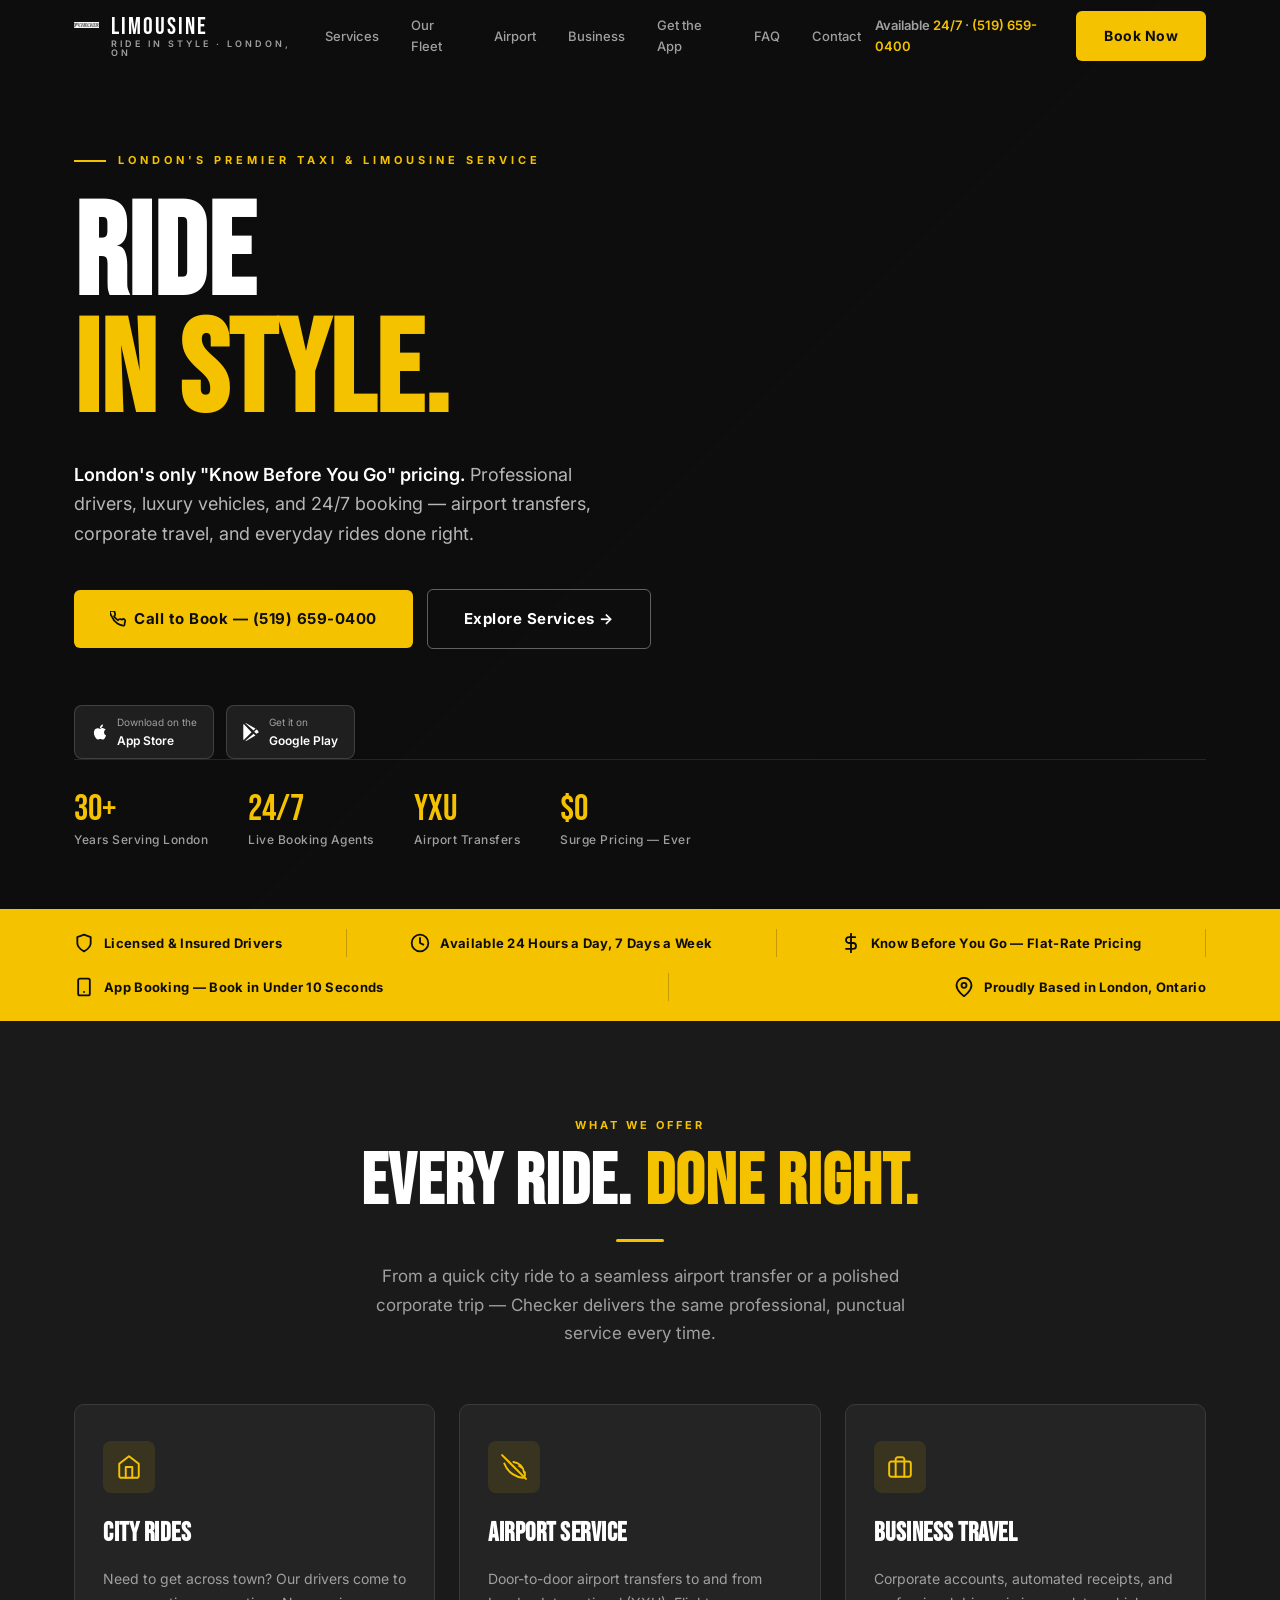
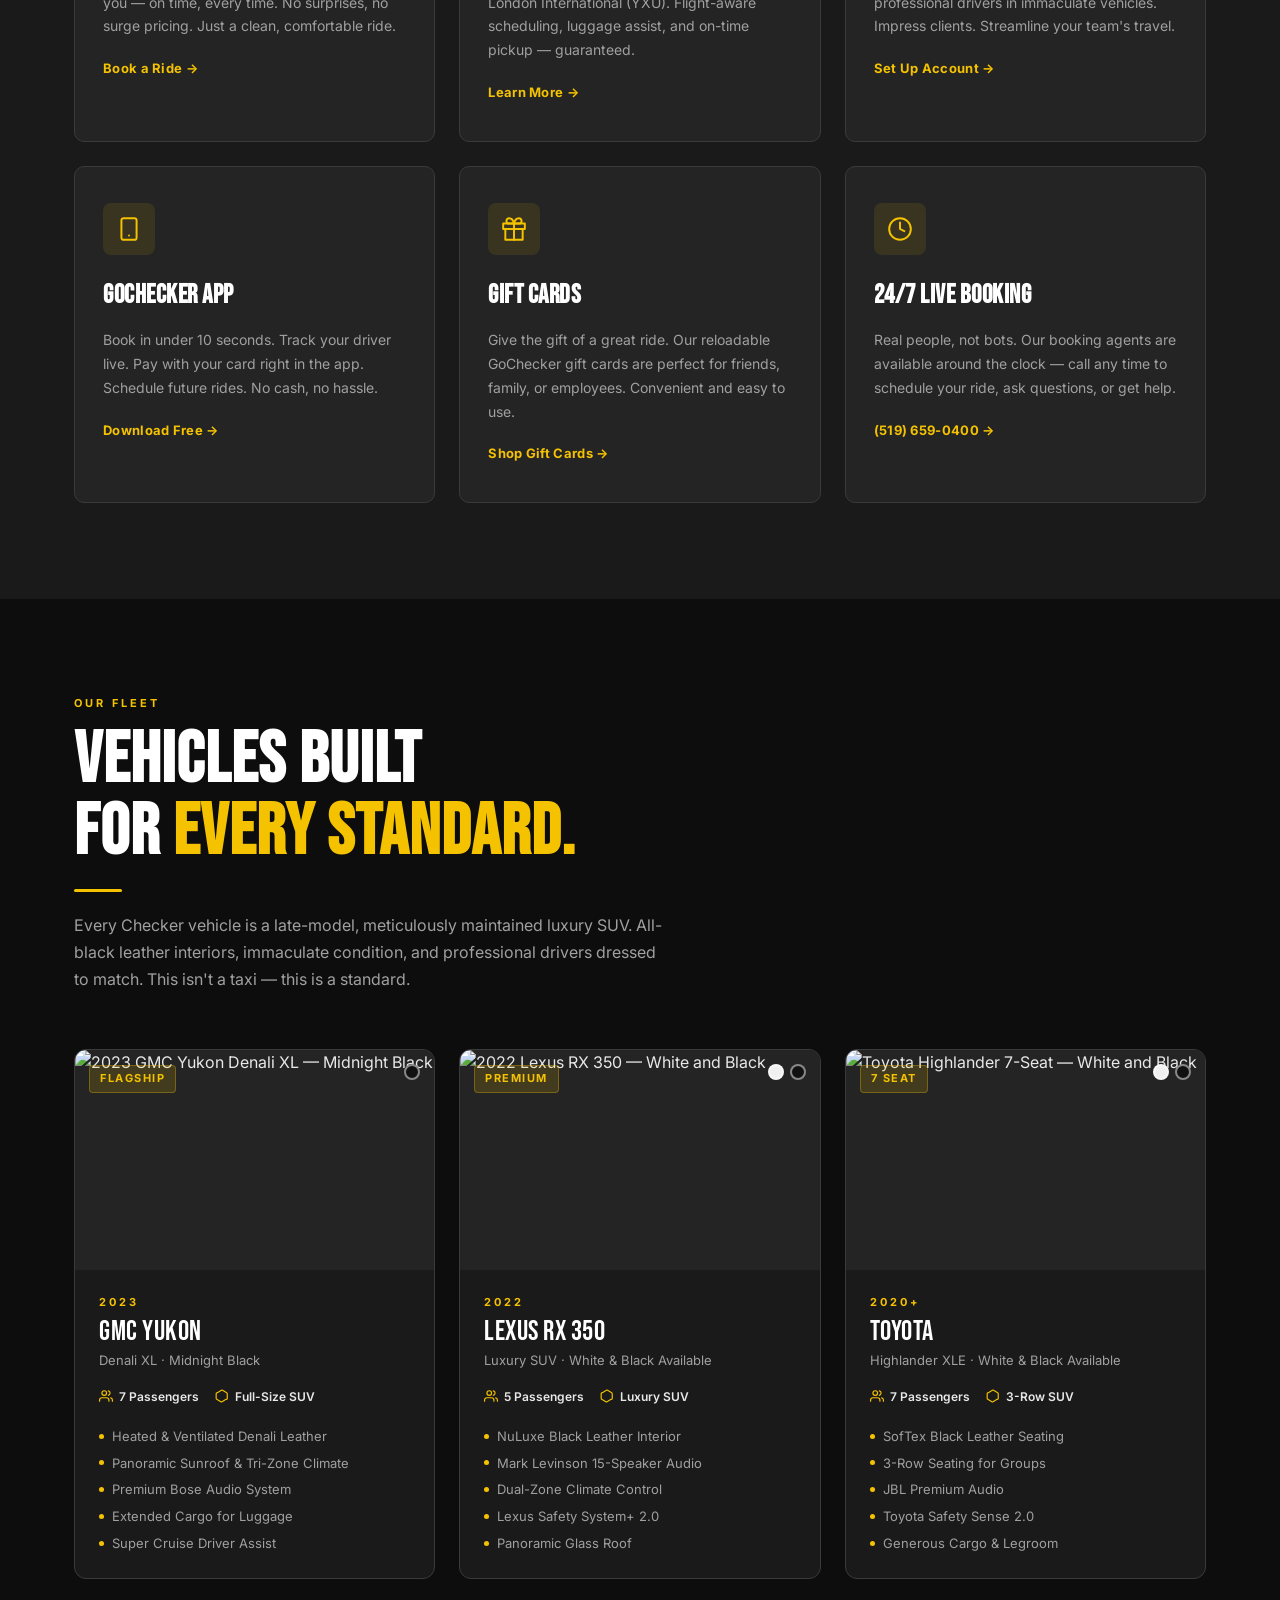
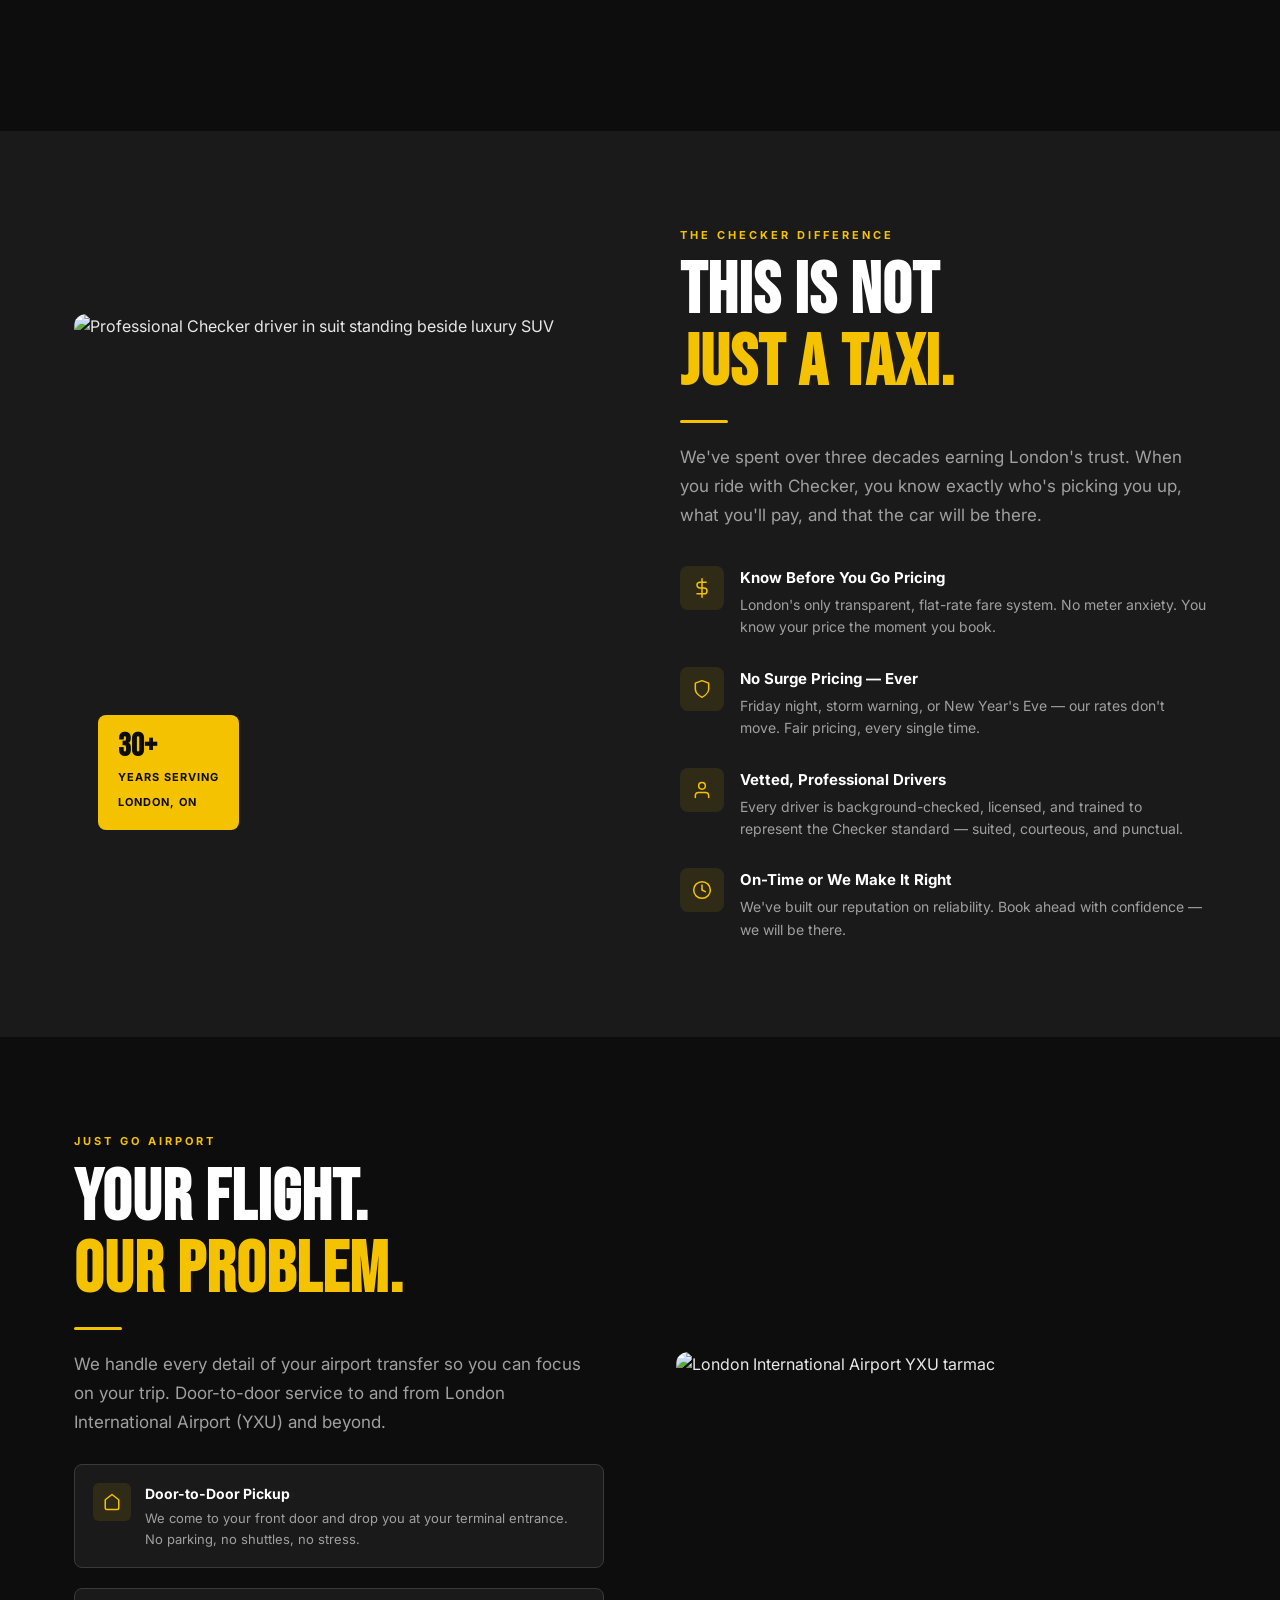
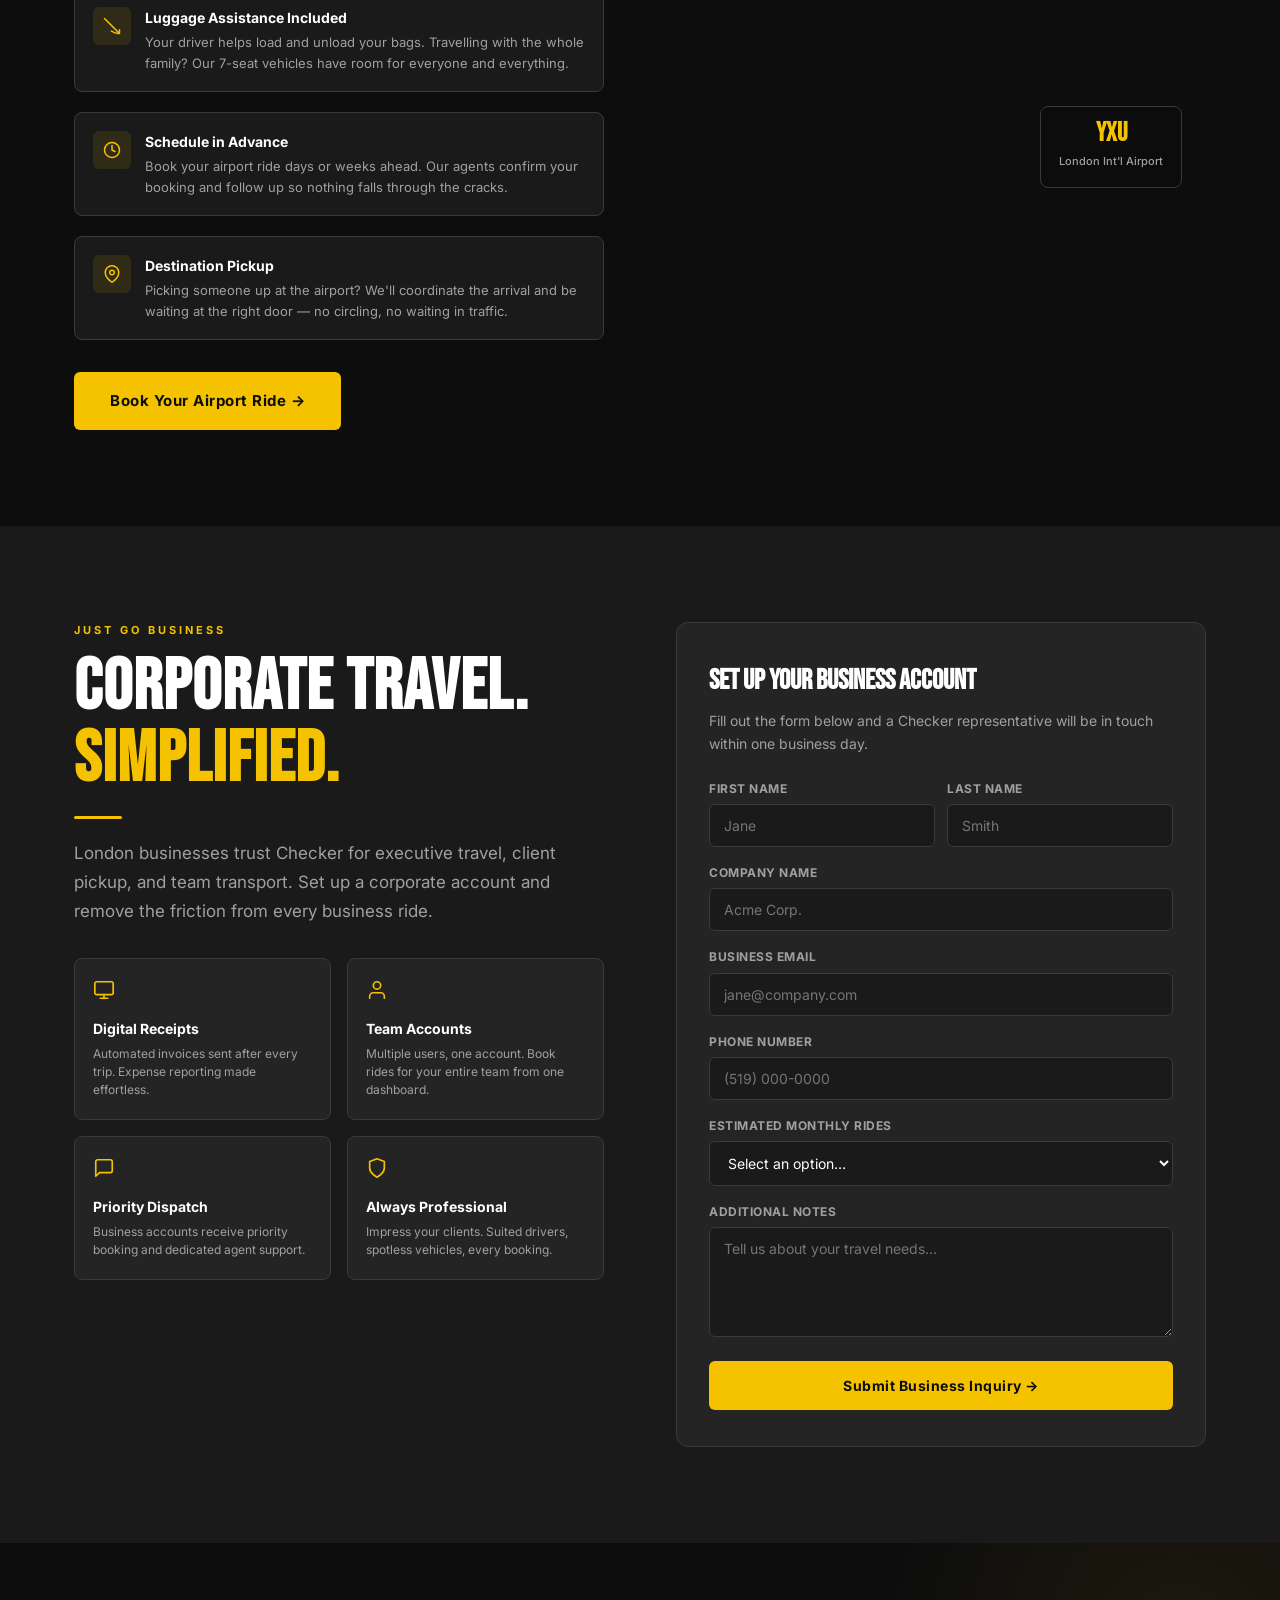
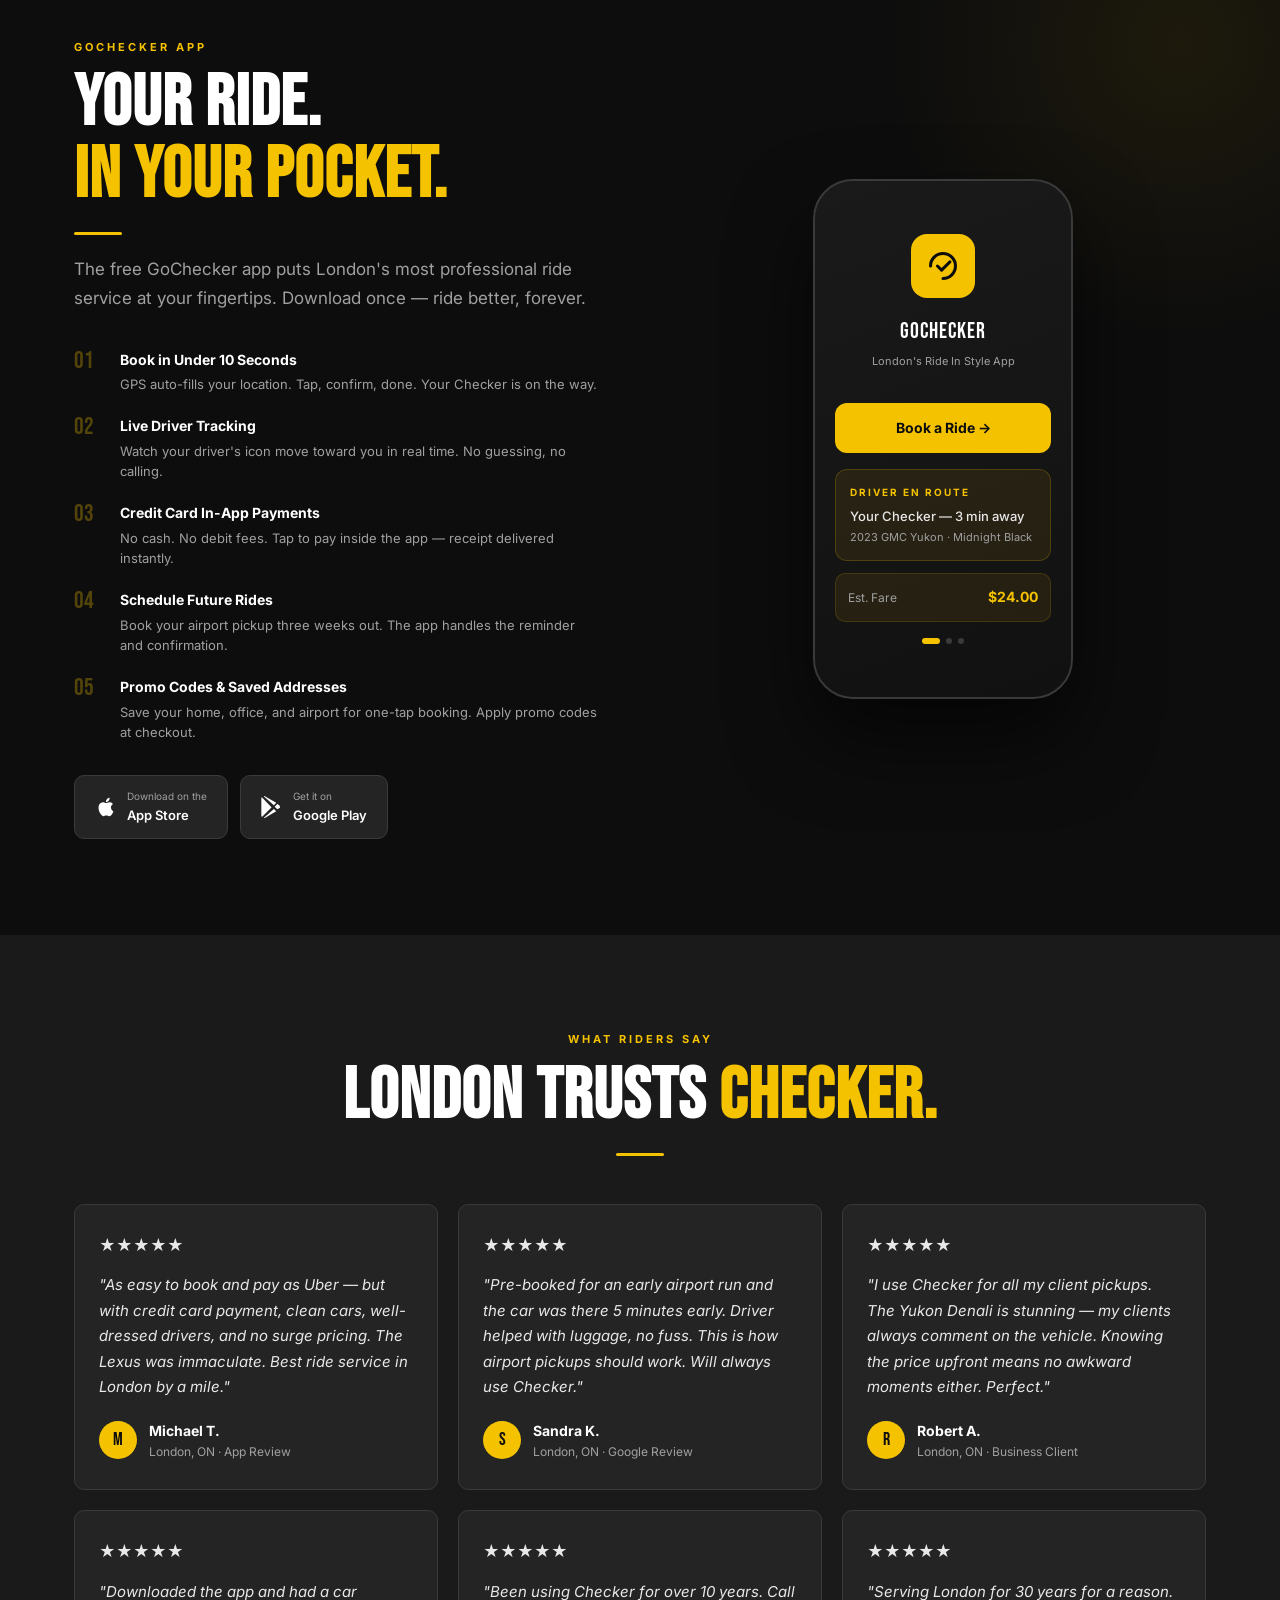
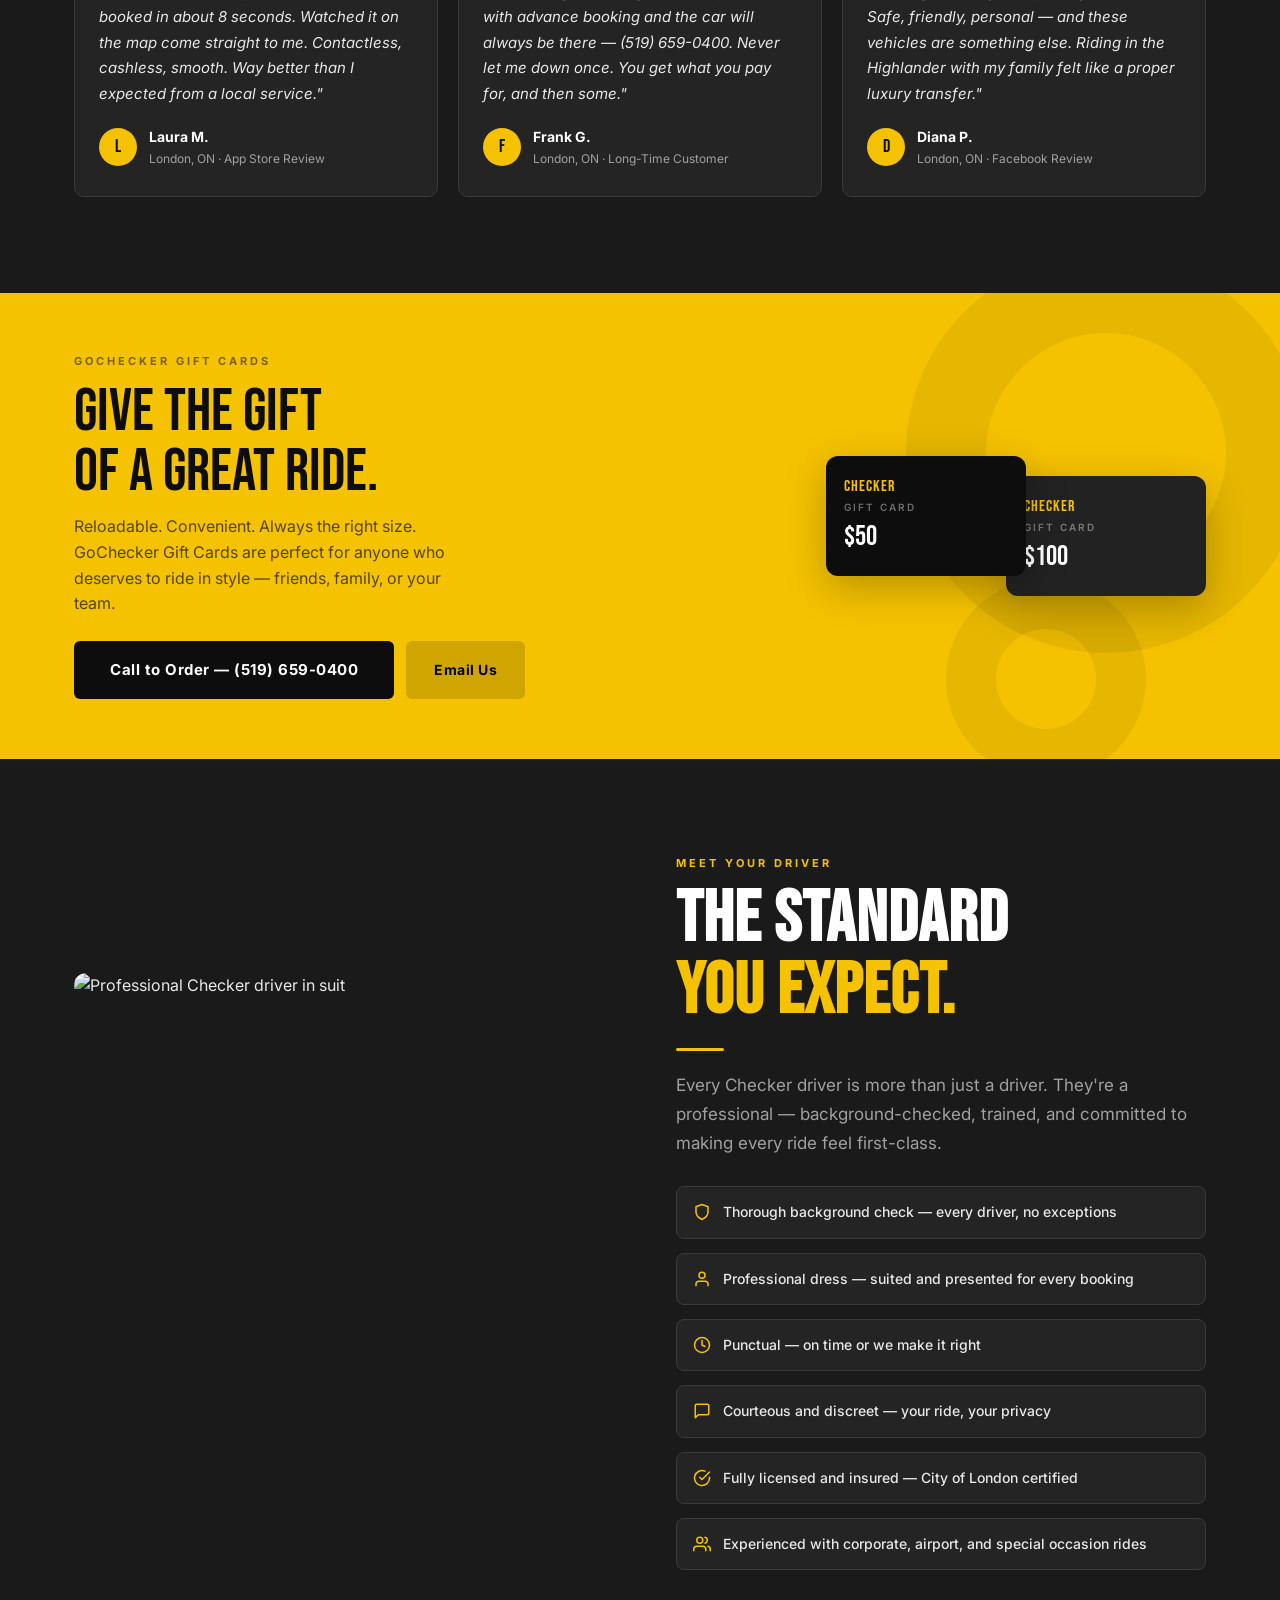
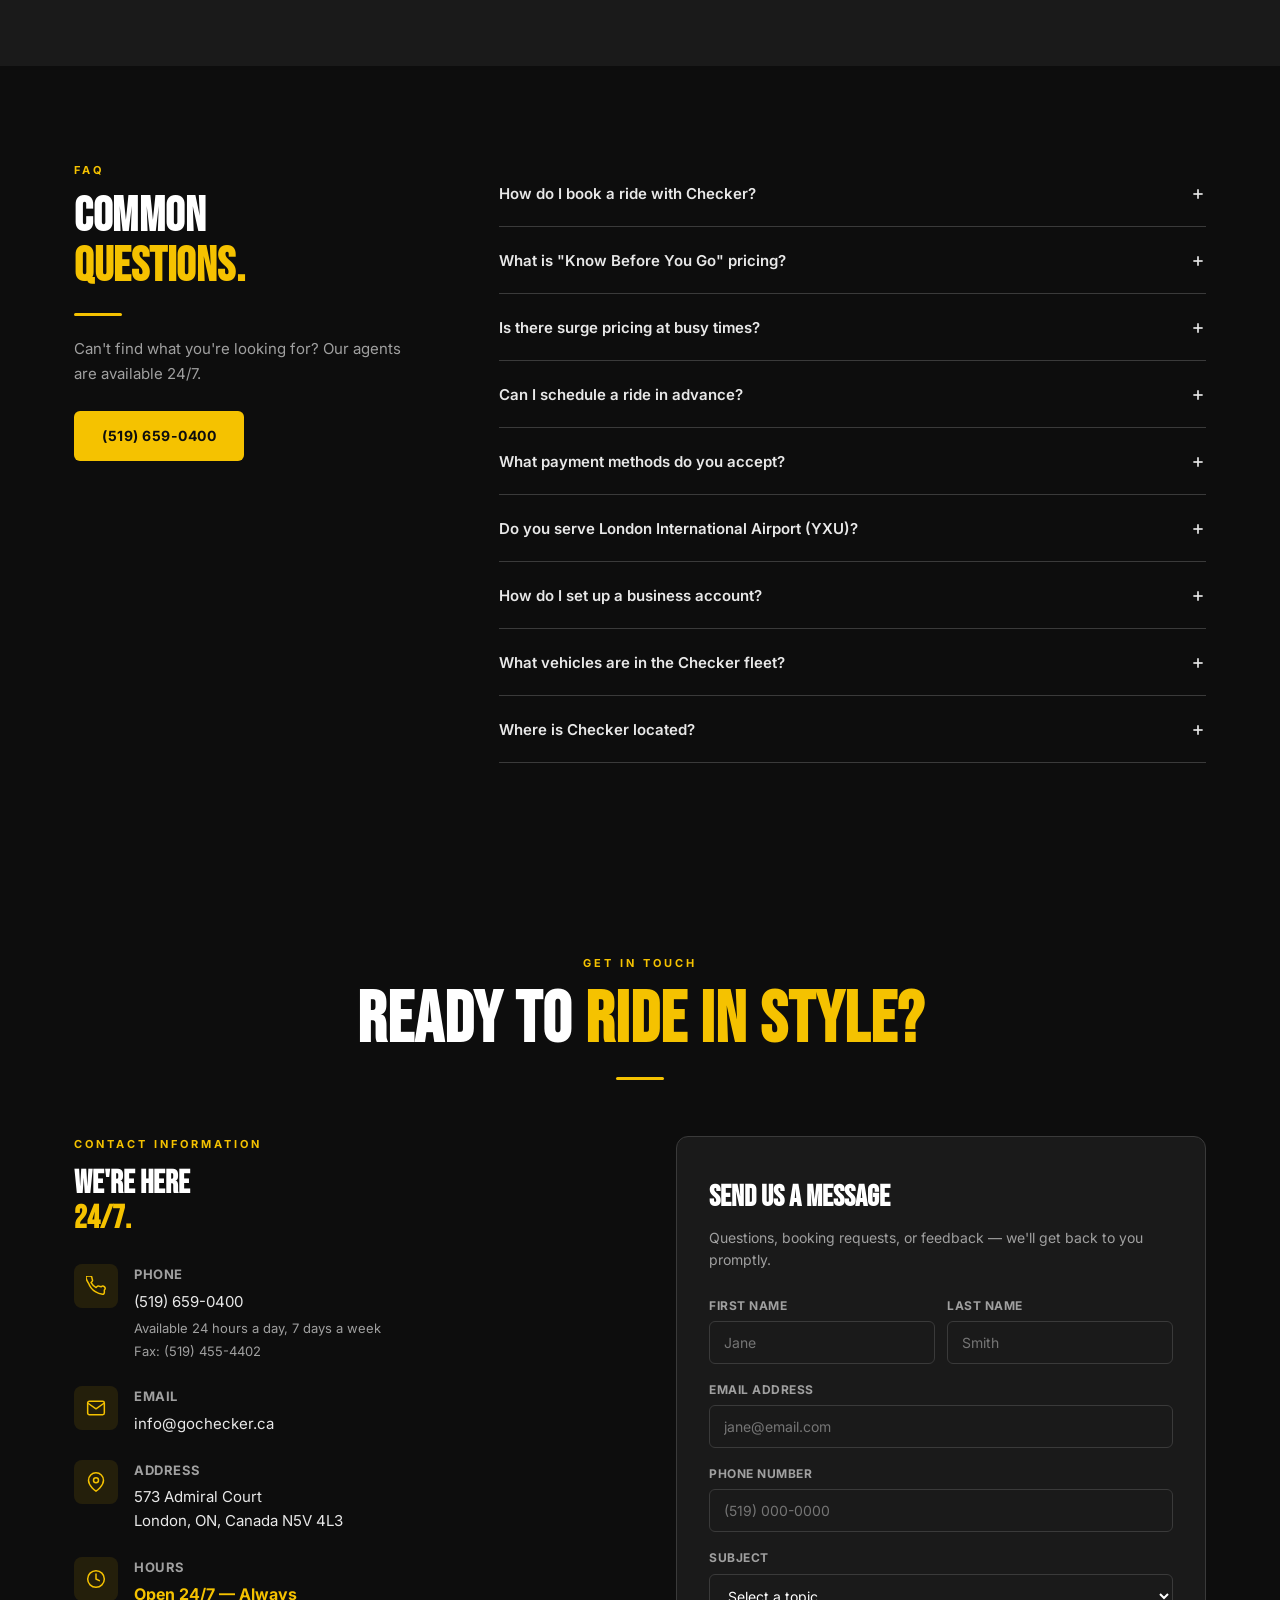
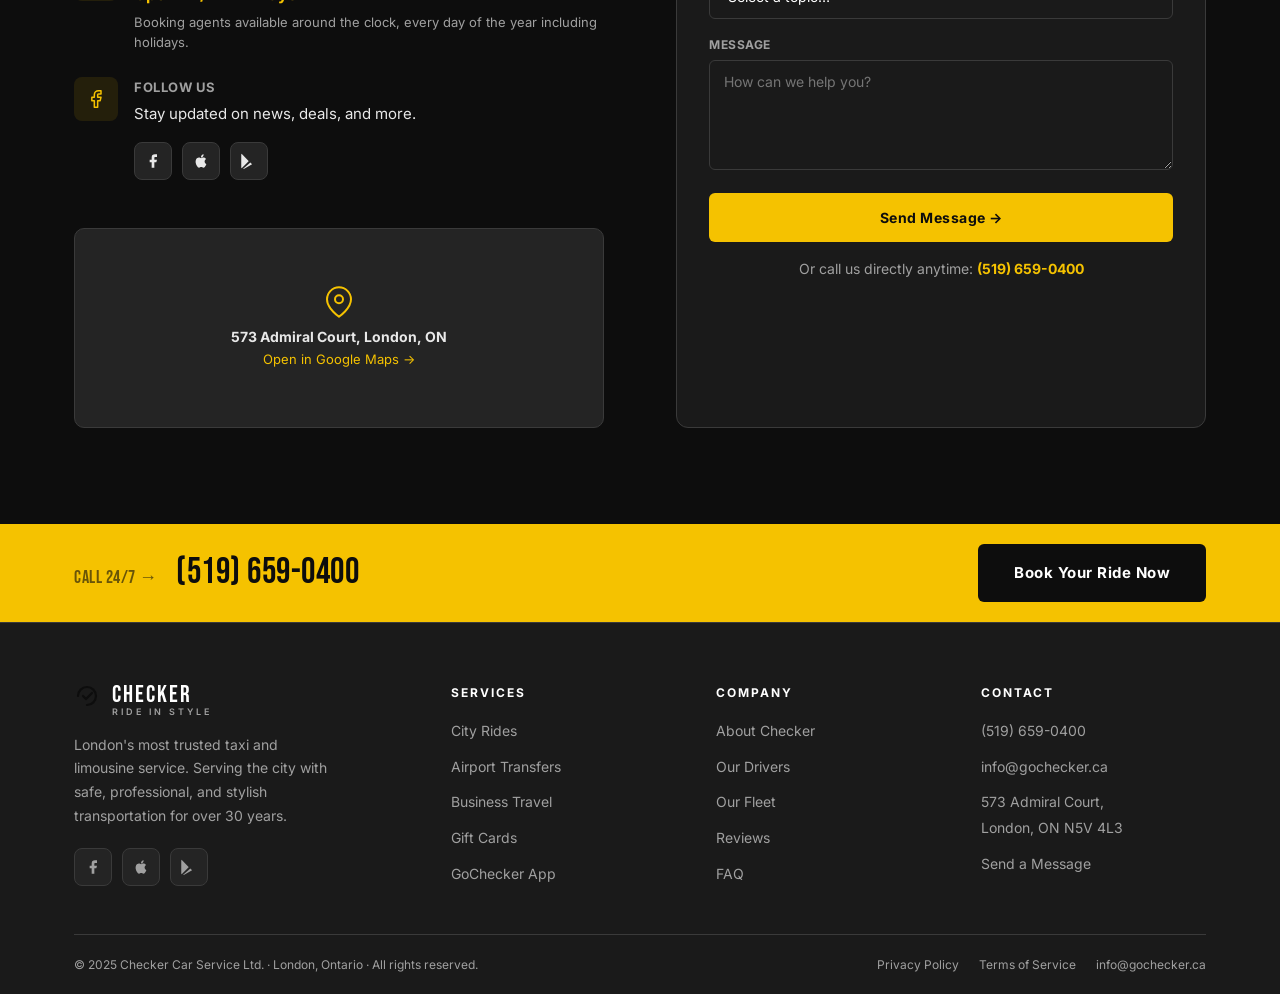
==== index.html @ b157b001 "Update logo name from 'CHECKER' to 'LIMOUSINE'" ====
<!DOCTYPE html>
<html lang="en">
<head>
  <meta charset="UTF-8" />
  <meta name="viewport" content="width=device-width, initial-scale=1.0" />
  <meta name="description" content="Checker — London, Ontario's premier taxi and limousine service. Reliable, professional, 24/7 booking. Know Before You Go pricing. Book online or call (519) 659-0400." />
  <title>Checker | Ride In Style — London, Ontario's Premier Taxi &amp; Limousine Service</title>

  <!-- Google Fonts -->
  <link rel="preconnect" href="https://fonts.googleapis.com" />
  <link href="https://fonts.googleapis.com/css2?family=Bebas+Neue&family=Inter:wght@300;400;500;600;700;800&display=swap" rel="stylesheet" />

  <!-- Stylesheet -->
  <link rel="stylesheet" href="style.css" />
</head>
<body>

<!-- ═══════════════════════════════════════════════════
     HEADER — Fixed navigation bar
════════════════════════════════════════════════════ -->
<header id="header">
  <div class="container">
    <div class="header-inner">

      <!-- Logo -->
<a href="#hero" class="logo">
  <div class="logo-mark logo-mark-plain">
    <img src="images/checkerlogo.png" alt="Checker Logo" />
  </div>
<div class="logo-text">
  <span class="logo-name">LIMOUSINE</span>
  <span class="logo-tagline">Ride In Style · London, ON</span>
</div>
</a>

      <!-- Desktop nav -->
      <nav>
        <a href="#services">Services</a>
        <a href="#fleet">Our Fleet</a>
        <a href="#airport">Airport</a>
        <a href="#business">Business</a>
        <a href="#app">Get the App</a>
        <a href="#faq">FAQ</a>
        <a href="#contact">Contact</a>
      </nav>

      <!-- Desktop CTA -->
      <div class="header-cta">
        <div class="header-phone">Available <span>24/7</span> · <span>(519) 659-0400</span></div>
        <a href="tel:5196590400" class="btn btn-primary">Book Now</a>
      </div>

      <!-- Hamburger (mobile) -->
      <div class="hamburger" id="hamburger" onclick="toggleMenu()">
        <span></span>
        <span></span>
        <span></span>
      </div>
    </div>
  </div>

  <!-- Mobile menu -->
  <div class="mobile-menu" id="mobileMenu">
    <a href="#services" onclick="toggleMenu()">Services</a>
    <a href="#fleet"    onclick="toggleMenu()">Our Fleet</a>
    <a href="#airport"  onclick="toggleMenu()">Airport Service</a>
    <a href="#business" onclick="toggleMenu()">Business Travel</a>
    <a href="#app"      onclick="toggleMenu()">Get the App</a>
    <a href="#faq"      onclick="toggleMenu()">FAQ</a>
    <a href="#contact"  onclick="toggleMenu()">Contact</a>
    <a href="tel:5196590400" class="btn btn-primary">&#128222; Book Now — (519) 659-0400</a>
  </div>
</header>


<!-- ═══════════════════════════════════════════════════
     HERO
════════════════════════════════════════════════════ -->
<section id="hero">
  <div class="hero-bg"></div>
  <div class="container">
    <div class="hero-content">

      <div class="hero-eyebrow">
        <div class="hero-line"></div>
        <span class="hero-eyebrow-text">London's Premier Taxi &amp; Limousine Service</span>
      </div>

      <h1 class="hero-title">
        RIDE<br>
        <span class="accent-line">IN STYLE.</span>
      </h1>

      <p class="hero-sub">
        <strong>London's only "Know Before You Go" pricing.</strong> Professional drivers,
        luxury vehicles, and 24/7 booking — airport transfers, corporate travel, and
        everyday rides done right.
      </p>

      <div class="hero-actions">
        <a href="tel:5196590400" class="btn btn-primary btn-lg">
          <svg width="16" height="16" viewBox="0 0 24 24" fill="none" stroke="currentColor" stroke-width="2.5" stroke-linecap="round" stroke-linejoin="round">
            <path d="M22 16.92v3a2 2 0 01-2.18 2 19.79 19.79 0 01-8.63-3.07A19.5 19.5 0 013.07 8.81 19.79 19.79 0 01.01 2.2 2 2 0 012 0h3a2 2 0 012 1.72c.127.96.361 1.903.7 2.81a2 2 0 01-.45 2.11L6.09 7.91a16 16 0 006 6l1.27-1.27a2 2 0 012.11-.45c.907.339 1.85.573 2.81.7A2 2 0 0122 16.92z"/>
          </svg>
          Call to Book — (519) 659-0400
        </a>
        <a href="#services" class="btn btn-outline btn-lg">Explore Services &rarr;</a>
      </div>

      <!-- App badges -->
      <div class="hero-app-badges">
        <a href="https://apps.apple.com/ca/app/gochecker/id931919624" target="_blank" rel="noopener" class="app-badge">
          <svg viewBox="0 0 24 24"><path d="M18.71 19.5c-.83 1.24-1.71 2.45-3.05 2.47-1.34.03-1.77-.79-3.29-.79-1.53 0-2 .77-3.27.82-1.31.05-2.3-1.32-3.14-2.53C4.25 17 2.94 12.45 4.7 9.39c.87-1.52 2.43-2.48 4.12-2.51 1.28-.02 2.5.87 3.29.87.78 0 2.26-1.07 3.8-.91.65.03 2.47.26 3.64 1.98-.09.06-2.17 1.28-2.15 3.81.03 3.02 2.65 4.03 2.68 4.04-.03.07-.42 1.44-1.38 2.83M13 3.5c.73-.83 1.94-1.46 2.94-1.5.13 1.17-.34 2.35-1.04 3.19-.69.85-1.83 1.51-2.95 1.42-.15-1.15.41-2.35 1.05-3.11z"/></svg>
          <span class="store-btn-text"><small>Download on the</small>App Store</span>
        </a>
        <a href="https://play.google.com/store/apps/details?id=com.limolabs.gochecker" target="_blank" rel="noopener" class="app-badge">
          <svg viewBox="0 0 24 24"><path d="M3.18 23.76c.3.17.64.24.99.2l12.45-7.2-2.55-2.55-10.89 9.55zM.93 1.24C.58 1.57.37 2.07.37 2.71v18.58c0 .64.21 1.14.56 1.47l.08.07 10.41-10.41v-.24L.93 1.24zM20.3 10.27l-2.55-1.47-2.83 2.83 2.83 2.83 2.57-1.48c.73-.42.73-1.11-.02-1.71zM4.17.24L16.62 7.44l-2.55 2.55L3.18.44c.35-.34.7-.41.99-.2z"/></svg>
          <span class="store-btn-text"><small>Get it on</small>Google Play</span>
        </a>
      </div>

      <!-- Stats strip -->
      <div class="hero-stats">
        <div class="stat-item">
          <div class="stat-num">30+</div>
          <div class="stat-desc">Years Serving London</div>
        </div>
        <div class="stat-item">
          <div class="stat-num">24/7</div>
          <div class="stat-desc">Live Booking Agents</div>
        </div>
        <div class="stat-item">
          <div class="stat-num">YXU</div>
          <div class="stat-desc">Airport Transfers</div>
        </div>
        <div class="stat-item">
          <div class="stat-num">$0</div>
          <div class="stat-desc">Surge Pricing — Ever</div>
        </div>
      </div>

    </div>
  </div>
</section>


<!-- ═══════════════════════════════════════════════════
     TRUST BAR
════════════════════════════════════════════════════ -->
<div id="trust">
  <div class="container">
    <div class="trust-inner">
      <div class="trust-item">
        <svg viewBox="0 0 24 24" fill="none" stroke="currentColor" stroke-width="2.2" stroke-linecap="round" stroke-linejoin="round"><path d="M12 22s8-4 8-10V5l-8-3-8 3v7c0 6 8 10 8 10z"/></svg>
        <span>Licensed &amp; Insured Drivers</span>
      </div>
      <div class="trust-divider"></div>
      <div class="trust-item">
        <svg viewBox="0 0 24 24" fill="none" stroke="currentColor" stroke-width="2.2" stroke-linecap="round" stroke-linejoin="round"><circle cx="12" cy="12" r="10"/><polyline points="12 6 12 12 16 14"/></svg>
        <span>Available 24 Hours a Day, 7 Days a Week</span>
      </div>
      <div class="trust-divider"></div>
      <div class="trust-item">
        <svg viewBox="0 0 24 24" fill="none" stroke="currentColor" stroke-width="2.2" stroke-linecap="round" stroke-linejoin="round"><line x1="12" y1="1" x2="12" y2="23"/><path d="M17 5H9.5a3.5 3.5 0 000 7h5a3.5 3.5 0 010 7H6"/></svg>
        <span>Know Before You Go — Flat-Rate Pricing</span>
      </div>
      <div class="trust-divider"></div>
      <div class="trust-item">
        <svg viewBox="0 0 24 24" fill="none" stroke="currentColor" stroke-width="2.2" stroke-linecap="round" stroke-linejoin="round"><rect x="5" y="2" width="14" height="20" rx="2" ry="2"/><line x1="12" y1="18" x2="12.01" y2="18"/></svg>
        <span>App Booking — Book in Under 10 Seconds</span>
      </div>
      <div class="trust-divider"></div>
      <div class="trust-item">
        <svg viewBox="0 0 24 24" fill="none" stroke="currentColor" stroke-width="2.2" stroke-linecap="round" stroke-linejoin="round"><path d="M21 10c0 7-9 13-9 13s-9-6-9-13a9 9 0 0118 0z"/><circle cx="12" cy="10" r="3"/></svg>
        <span>Proudly Based in London, Ontario</span>
      </div>
    </div>
  </div>
</div>


<!-- ═══════════════════════════════════════════════════
     SERVICES
════════════════════════════════════════════════════ -->
<section id="services" class="section">
  <div class="container">

    <div class="services-header reveal">
      <span class="label">What We Offer</span>
      <h2 class="heading-lg">Every Ride. <span class="yellow">Done Right.</span></h2>
      <div class="divider" style="margin:20px auto"></div>
      <p class="subtext">From a quick city ride to a seamless airport transfer or a polished corporate trip — Checker delivers the same professional, punctual service every time.</p>
    </div>

    <div class="grid-3">
      <div class="service-card reveal">
        <div class="service-icon">
          <svg viewBox="0 0 24 24"><path d="M3 9l9-7 9 7v11a2 2 0 01-2 2H5a2 2 0 01-2-2z"/><polyline points="9 22 9 12 15 12 15 22"/></svg>
        </div>
        <h3>City Rides</h3>
        <p>Need to get across town? Our drivers come to you — on time, every time. No surprises, no surge pricing. Just a clean, comfortable ride.</p>
        <a href="#contact" class="service-link">Book a Ride &rarr;</a>
      </div>

      <div class="service-card reveal">
        <div class="service-icon">
          <svg viewBox="0 0 24 24"><path d="M22 16.92v3a2 2 0 01-2.18 2 19.79 19.79 0 01-8.63-3.07A19.5 19.5 0 013.07 8.81"/><path d="M1 1l22 22"/><path d="M16.72 11.06A10.94 10.94 0 0119 12.55"/><path d="M11.5 7.335A10.97 10.97 0 0121.34 17.1"/></svg>
        </div>
        <h3>Airport Service</h3>
        <p>Door-to-door airport transfers to and from London International (YXU). Flight-aware scheduling, luggage assist, and on-time pickup — guaranteed.</p>
        <a href="#airport" class="service-link">Learn More &rarr;</a>
      </div>

      <div class="service-card reveal">
        <div class="service-icon">
          <svg viewBox="0 0 24 24"><rect x="2" y="7" width="20" height="14" rx="2" ry="2"/><path d="M16 21V5a2 2 0 00-2-2h-4a2 2 0 00-2 2v16"/></svg>
        </div>
        <h3>Business Travel</h3>
        <p>Corporate accounts, automated receipts, and professional drivers in immaculate vehicles. Impress clients. Streamline your team's travel.</p>
        <a href="#business" class="service-link">Set Up Account &rarr;</a>
      </div>

      <div class="service-card reveal">
        <div class="service-icon">
          <svg viewBox="0 0 24 24"><rect x="5" y="2" width="14" height="20" rx="2" ry="2"/><line x1="12" y1="18" x2="12.01" y2="18"/></svg>
        </div>
        <h3>GoChecker App</h3>
        <p>Book in under 10 seconds. Track your driver live. Pay with your card right in the app. Schedule future rides. No cash, no hassle.</p>
        <a href="#app" class="service-link">Download Free &rarr;</a>
      </div>

      <div class="service-card reveal">
        <div class="service-icon">
          <svg viewBox="0 0 24 24"><path d="M20 12V22H4V12"/><path d="M22 7H2v5h20V7z"/><path d="M12 22V7"/><path d="M12 7H7.5a2.5 2.5 0 010-5C11 2 12 7 12 7z"/><path d="M12 7h4.5a2.5 2.5 0 000-5C13 2 12 7 12 7z"/></svg>
        </div>
        <h3>Gift Cards</h3>
        <p>Give the gift of a great ride. Our reloadable GoChecker gift cards are perfect for friends, family, or employees. Convenient and easy to use.</p>
        <a href="#giftcards" class="service-link">Shop Gift Cards &rarr;</a>
      </div>

      <div class="service-card reveal">
        <div class="service-icon">
          <svg viewBox="0 0 24 24"><circle cx="12" cy="12" r="10"/><polyline points="12 6 12 12 16 14"/></svg>
        </div>
        <h3>24/7 Live Booking</h3>
        <p>Real people, not bots. Our booking agents are available around the clock — call any time to schedule your ride, ask questions, or get help.</p>
        <a href="tel:5196590400" class="service-link">(519) 659-0400 &rarr;</a>
      </div>
    </div>

  </div>
</section>


<!-- ═══════════════════════════════════════════════════
     FLEET
════════════════════════════════════════════════════ -->
<section id="fleet" class="section">
  <div class="container">

    <div class="fleet-intro reveal">
      <span class="label">Our Fleet</span>
      <h2 class="heading-lg">Vehicles Built<br>for <span class="yellow">Every Standard.</span></h2>
      <div class="divider"></div>
      <p>Every Checker vehicle is a late-model, meticulously maintained luxury SUV. All-black leather interiors, immaculate condition, and professional drivers dressed to match. This isn't a taxi — this is a standard.</p>
    </div>

    <div class="fleet-grid">

      <!-- 2023 GMC Yukon Denali XL -->
      <div class="fleet-card reveal">
        <div class="fleet-img-wrap">
          <img src="https://images.unsplash.com/photo-1551830820-330a71b99659?w=800&q=80"
               alt="2023 GMC Yukon Denali XL — Midnight Black"
               loading="lazy" />
          <div class="fleet-badge"><span class="tag">Flagship</span></div>
          <div class="fleet-color-dots">
            <div class="color-dot dot-black" title="Midnight Black"></div>
          </div>
        </div>
        <div class="fleet-body">
          <div class="fleet-year">2023</div>
          <div class="fleet-name">GMC YUKON</div>
          <div class="fleet-trim">Denali XL &middot; Midnight Black</div>
          <div class="fleet-specs">
            <div class="fleet-spec">
              <svg viewBox="0 0 24 24"><path d="M17 21v-2a4 4 0 00-4-4H5a4 4 0 00-4 4v2"/><circle cx="9" cy="7" r="4"/><path d="M23 21v-2a4 4 0 00-3-3.87"/><path d="M16 3.13a4 4 0 010 7.75"/></svg>
              7 Passengers
            </div>
            <div class="fleet-spec">
              <svg viewBox="0 0 24 24"><path d="M21 16V8a2 2 0 00-1-1.73l-7-4a2 2 0 00-2 0l-7 4A2 2 0 002 8v8a2 2 0 001 1.73l7 4a2 2 0 002 0l7-4A2 2 0 0021 16z"/></svg>
              Full-Size SUV
            </div>
          </div>
          <div class="fleet-features">
            <div class="fleet-feature">Heated &amp; Ventilated Denali Leather</div>
            <div class="fleet-feature">Panoramic Sunroof &amp; Tri-Zone Climate</div>
            <div class="fleet-feature">Premium Bose Audio System</div>
            <div class="fleet-feature">Extended Cargo for Luggage</div>
            <div class="fleet-feature">Super Cruise Driver Assist</div>
          </div>
        </div>
      </div>

      <!-- 2022 Lexus RX 350 -->
      <div class="fleet-card reveal">
        <div class="fleet-img-wrap">
          <img src="https://images.unsplash.com/photo-1625047509168-a7026f36de04?w=800&q=80"
               alt="2022 Lexus RX 350 — White and Black"
               loading="lazy" />
          <div class="fleet-badge"><span class="tag">Premium</span></div>
          <div class="fleet-color-dots">
            <div class="color-dot dot-white" title="Ultra White"></div>
            <div class="color-dot dot-black" title="Obsidian Black"></div>
          </div>
        </div>
        <div class="fleet-body">
          <div class="fleet-year">2022</div>
          <div class="fleet-name">LEXUS RX 350</div>
          <div class="fleet-trim">Luxury SUV &middot; White &amp; Black Available</div>
          <div class="fleet-specs">
            <div class="fleet-spec">
              <svg viewBox="0 0 24 24"><path d="M17 21v-2a4 4 0 00-4-4H5a4 4 0 00-4 4v2"/><circle cx="9" cy="7" r="4"/><path d="M23 21v-2a4 4 0 00-3-3.87"/><path d="M16 3.13a4 4 0 010 7.75"/></svg>
              5 Passengers
            </div>
            <div class="fleet-spec">
              <svg viewBox="0 0 24 24"><path d="M21 16V8a2 2 0 00-1-1.73l-7-4a2 2 0 00-2 0l-7 4A2 2 0 002 8v8a2 2 0 001 1.73l7 4a2 2 0 002 0l7-4A2 2 0 0021 16z"/></svg>
              Luxury SUV
            </div>
          </div>
          <div class="fleet-features">
            <div class="fleet-feature">NuLuxe Black Leather Interior</div>
            <div class="fleet-feature">Mark Levinson 15-Speaker Audio</div>
            <div class="fleet-feature">Dual-Zone Climate Control</div>
            <div class="fleet-feature">Lexus Safety System+ 2.0</div>
            <div class="fleet-feature">Panoramic Glass Roof</div>
          </div>
        </div>
      </div>

      <!-- Toyota Highlander 2020+ -->
      <div class="fleet-card reveal">
        <div class="fleet-img-wrap">
          <img src="https://images.unsplash.com/photo-1609521263047-f8f205293f24?w=800&q=80"
               alt="Toyota Highlander 7-Seat — White and Black"
               loading="lazy" />
          <div class="fleet-badge"><span class="tag">7 Seat</span></div>
          <div class="fleet-color-dots">
            <div class="color-dot dot-white" title="Blizzard Pearl White"></div>
            <div class="color-dot dot-black" title="Midnight Black"></div>
          </div>
        </div>
        <div class="fleet-body">
          <div class="fleet-year">2020+</div>
          <div class="fleet-name">TOYOTA</div>
          <div class="fleet-trim">Highlander XLE &middot; White &amp; Black Available</div>
          <div class="fleet-specs">
            <div class="fleet-spec">
              <svg viewBox="0 0 24 24"><path d="M17 21v-2a4 4 0 00-4-4H5a4 4 0 00-4 4v2"/><circle cx="9" cy="7" r="4"/><path d="M23 21v-2a4 4 0 00-3-3.87"/><path d="M16 3.13a4 4 0 010 7.75"/></svg>
              7 Passengers
            </div>
            <div class="fleet-spec">
              <svg viewBox="0 0 24 24"><path d="M21 16V8a2 2 0 00-1-1.73l-7-4a2 2 0 00-2 0l-7 4A2 2 0 002 8v8a2 2 0 001 1.73l7 4a2 2 0 002 0l7-4A2 2 0 0021 16z"/></svg>
              3-Row SUV
            </div>
          </div>
          <div class="fleet-features">
            <div class="fleet-feature">SofTex Black Leather Seating</div>
            <div class="fleet-feature">3-Row Seating for Groups</div>
            <div class="fleet-feature">JBL Premium Audio</div>
            <div class="fleet-feature">Toyota Safety Sense 2.0</div>
            <div class="fleet-feature">Generous Cargo &amp; Legroom</div>
          </div>
        </div>
      </div>

    </div><!-- /.fleet-grid -->



  </div>
</section>


<!-- ═══════════════════════════════════════════════════
     WHY CHECKER
════════════════════════════════════════════════════ -->
<section id="why" class="section">
  <div class="container">
    <div class="why-inner">

      <div class="why-img-wrap reveal">
        <img src="https://images.unsplash.com/photo-1592878904946-b3cd8ae243d4?w=900&q=80"
             alt="Professional Checker driver in suit standing beside luxury SUV"
             loading="lazy" />
        <div class="why-img-badge">
          <strong>30+</strong>
          <span>Years Serving<br>London, ON</span>
        </div>
      </div>

      <div class="reveal">
        <span class="label">The Checker Difference</span>
        <h2 class="heading-lg">This Is Not<br><span class="yellow">Just a Taxi.</span></h2>
        <div class="divider"></div>
        <p class="subtext">We've spent over three decades earning London's trust. When you ride with Checker, you know exactly who's picking you up, what you'll pay, and that the car will be there.</p>

        <div class="why-points">
          <div class="why-point">
            <div class="why-point-icon">
              <svg viewBox="0 0 24 24"><line x1="12" y1="1" x2="12" y2="23"/><path d="M17 5H9.5a3.5 3.5 0 000 7h5a3.5 3.5 0 010 7H6"/></svg>
            </div>
            <div>
              <h4>Know Before You Go Pricing</h4>
              <p>London's only transparent, flat-rate fare system. No meter anxiety. You know your price the moment you book.</p>
            </div>
          </div>
          <div class="why-point">
            <div class="why-point-icon">
              <svg viewBox="0 0 24 24"><path d="M12 22s8-4 8-10V5l-8-3-8 3v7c0 6 8 10 8 10z"/></svg>
            </div>
            <div>
              <h4>No Surge Pricing — Ever</h4>
              <p>Friday night, storm warning, or New Year's Eve — our rates don't move. Fair pricing, every single time.</p>
            </div>
          </div>
          <div class="why-point">
            <div class="why-point-icon">
              <svg viewBox="0 0 24 24"><path d="M20 21v-2a4 4 0 00-4-4H8a4 4 0 00-4 4v2"/><circle cx="12" cy="7" r="4"/></svg>
            </div>
            <div>
              <h4>Vetted, Professional Drivers</h4>
              <p>Every driver is background-checked, licensed, and trained to represent the Checker standard — suited, courteous, and punctual.</p>
            </div>
          </div>
          <div class="why-point">
            <div class="why-point-icon">
              <svg viewBox="0 0 24 24"><circle cx="12" cy="12" r="10"/><polyline points="12 6 12 12 16 14"/></svg>
            </div>
            <div>
              <h4>On-Time or We Make It Right</h4>
              <p>We've built our reputation on reliability. Book ahead with confidence — we will be there.</p>
            </div>
          </div>
        </div>
      </div>

    </div>
  </div>
</section>


<!-- ═══════════════════════════════════════════════════
     AIRPORT SERVICE
════════════════════════════════════════════════════ -->
<section id="airport" class="section">
  <div class="container">
    <div class="airport-inner">

      <div class="reveal">
        <span class="label">Just Go Airport</span>
        <h2 class="heading-lg">Your Flight.<br><span class="yellow">Our Problem.</span></h2>
        <div class="divider"></div>
        <p class="subtext">We handle every detail of your airport transfer so you can focus on your trip. Door-to-door service to and from London International Airport (YXU) and beyond.</p>

        <div class="airport-points">
          <div class="airport-point">
            <div class="airport-point-icon">
              <svg viewBox="0 0 24 24"><path d="M3 9l9-7 9 7v11a2 2 0 01-2 2H5a2 2 0 01-2-2z"/></svg>
            </div>
            <div>
              <h4>Door-to-Door Pickup</h4>
              <p>We come to your front door and drop you at your terminal entrance. No parking, no shuttles, no stress.</p>
            </div>
          </div>
          <div class="airport-point">
            <div class="airport-point-icon">
              <svg viewBox="0 0 24 24"><path d="M22 16.92v3a2 2 0 01-2.18 2 19.79 19.79 0 01-8.63-3.07"/><path d="M2 2l20 20"/></svg>
            </div>
            <div>
              <h4>Luggage Assistance Included</h4>
              <p>Your driver helps load and unload your bags. Travelling with the whole family? Our 7-seat vehicles have room for everyone and everything.</p>
            </div>
          </div>
          <div class="airport-point">
            <div class="airport-point-icon">
              <svg viewBox="0 0 24 24"><circle cx="12" cy="12" r="10"/><polyline points="12 6 12 12 16 14"/></svg>
            </div>
            <div>
              <h4>Schedule in Advance</h4>
              <p>Book your airport ride days or weeks ahead. Our agents confirm your booking and follow up so nothing falls through the cracks.</p>
            </div>
          </div>
          <div class="airport-point">
            <div class="airport-point-icon">
              <svg viewBox="0 0 24 24"><path d="M21 10c0 7-9 13-9 13s-9-6-9-13a9 9 0 0118 0z"/><circle cx="12" cy="10" r="3"/></svg>
            </div>
            <div>
              <h4>Destination Pickup</h4>
              <p>Picking someone up at the airport? We'll coordinate the arrival and be waiting at the right door — no circling, no waiting in traffic.</p>
            </div>
          </div>
        </div>

        <a href="tel:5196590400" class="btn btn-primary btn-lg" style="margin-top:32px">Book Your Airport Ride &rarr;</a>
      </div>

      <div class="airport-img reveal">
        <img src="https://images.unsplash.com/photo-1436491865332-7a61a109cc05?w=900&q=80"
             alt="London International Airport YXU tarmac"
             loading="lazy" />
        <div class="airport-img-badge">
          <strong>YXU</strong>
          <span>London Int'l Airport</span>
        </div>
      </div>

    </div>
  </div>
</section>


<!-- ═══════════════════════════════════════════════════
     BUSINESS TRAVEL
════════════════════════════════════════════════════ -->
<section id="business" class="section">
  <div class="container">
    <div class="business-inner">

      <div class="reveal">
        <span class="label">Just Go Business</span>
        <h2 class="heading-lg">Corporate Travel.<br><span class="yellow">Simplified.</span></h2>
        <div class="divider"></div>
        <p class="subtext">London businesses trust Checker for executive travel, client pickup, and team transport. Set up a corporate account and remove the friction from every business ride.</p>

        <div class="biz-perks">
          <div class="biz-perk">
            <svg viewBox="0 0 24 24"><rect x="2" y="3" width="20" height="14" rx="2" ry="2"/><line x1="8" y1="21" x2="16" y2="21"/><line x1="12" y1="17" x2="12" y2="21"/></svg>
            <h4>Digital Receipts</h4>
            <p>Automated invoices sent after every trip. Expense reporting made effortless.</p>
          </div>
          <div class="biz-perk">
            <svg viewBox="0 0 24 24"><path d="M20 21v-2a4 4 0 00-4-4H8a4 4 0 00-4 4v2"/><circle cx="12" cy="7" r="4"/></svg>
            <h4>Team Accounts</h4>
            <p>Multiple users, one account. Book rides for your entire team from one dashboard.</p>
          </div>
          <div class="biz-perk">
            <svg viewBox="0 0 24 24"><path d="M21 15a2 2 0 01-2 2H7l-4 4V5a2 2 0 012-2h14a2 2 0 012 2z"/></svg>
            <h4>Priority Dispatch</h4>
            <p>Business accounts receive priority booking and dedicated agent support.</p>
          </div>
          <div class="biz-perk">
            <svg viewBox="0 0 24 24"><path d="M12 22s8-4 8-10V5l-8-3-8 3v7c0 6 8 10 8 10z"/></svg>
            <h4>Always Professional</h4>
            <p>Impress your clients. Suited drivers, spotless vehicles, every booking.</p>
          </div>
        </div>
      </div>

      <!-- Business inquiry form -->
      <div class="biz-form-wrap reveal">
        <h3>Set Up Your Business Account</h3>
        <p>Fill out the form below and a Checker representative will be in touch within one business day.</p>
        <form id="bizForm">
          <div class="form-row">
            <div class="form-group">
              <label for="biz-fname">First Name</label>
              <input type="text" id="biz-fname" placeholder="Jane" required />
            </div>
            <div class="form-group">
              <label for="biz-lname">Last Name</label>
              <input type="text" id="biz-lname" placeholder="Smith" required />
            </div>
          </div>
          <div class="form-group">
            <label for="biz-company">Company Name</label>
            <input type="text" id="biz-company" placeholder="Acme Corp." required />
          </div>
          <div class="form-group">
            <label for="biz-email">Business Email</label>
            <input type="email" id="biz-email" placeholder="jane@company.com" required />
          </div>
          <div class="form-group">
            <label for="biz-phone">Phone Number</label>
            <input type="tel" id="biz-phone" placeholder="(519) 000-0000" />
          </div>
          <div class="form-group">
            <label for="biz-rides">Estimated Monthly Rides</label>
            <select id="biz-rides">
              <option value="">Select an option&hellip;</option>
              <option>1–5 rides</option>
              <option>6–20 rides</option>
              <option>21–50 rides</option>
              <option>50+ rides</option>
            </select>
          </div>
          <div class="form-group">
            <label for="biz-notes">Additional Notes</label>
            <textarea id="biz-notes" placeholder="Tell us about your travel needs&hellip;"></textarea>
          </div>
          <button type="submit" class="btn btn-primary form-submit-btn" style="width:100%;justify-content:center;padding:16px">
            Submit Business Inquiry &rarr;
          </button>
        </form>
      </div>

    </div>
  </div>
</section>


<!-- ═══════════════════════════════════════════════════
     GET THE APP
════════════════════════════════════════════════════ -->
<section id="app" class="section">
  <div class="app-bg-accent"></div>
  <div class="container">
    <div class="app-inner">

      <div class="reveal">
        <span class="label">GoChecker App</span>
        <h2 class="heading-lg">Your Ride.<br><span class="yellow">In Your Pocket.</span></h2>
        <div class="divider"></div>
        <p class="subtext">The free GoChecker app puts London's most professional ride service at your fingertips. Download once — ride better, forever.</p>

        <div class="app-features">
          <div class="app-feature">
            <div class="app-feature-num">01</div>
            <div>
              <h4>Book in Under 10 Seconds</h4>
              <p>GPS auto-fills your location. Tap, confirm, done. Your Checker is on the way.</p>
            </div>
          </div>
          <div class="app-feature">
            <div class="app-feature-num">02</div>
            <div>
              <h4>Live Driver Tracking</h4>
              <p>Watch your driver's icon move toward you in real time. No guessing, no calling.</p>
            </div>
          </div>
          <div class="app-feature">
            <div class="app-feature-num">03</div>
            <div>
              <h4>Credit Card In-App Payments</h4>
              <p>No cash. No debit fees. Tap to pay inside the app — receipt delivered instantly.</p>
            </div>
          </div>
          <div class="app-feature">
            <div class="app-feature-num">04</div>
            <div>
              <h4>Schedule Future Rides</h4>
              <p>Book your airport pickup three weeks out. The app handles the reminder and confirmation.</p>
            </div>
          </div>
          <div class="app-feature">
            <div class="app-feature-num">05</div>
            <div>
              <h4>Promo Codes &amp; Saved Addresses</h4>
              <p>Save your home, office, and airport for one-tap booking. Apply promo codes at checkout.</p>
            </div>
          </div>
        </div>

        <div class="app-download-btns">
          <a href="https://apps.apple.com/ca/app/gochecker/id931919624" target="_blank" rel="noopener" class="store-btn">
            <svg viewBox="0 0 24 24"><path d="M18.71 19.5c-.83 1.24-1.71 2.45-3.05 2.47-1.34.03-1.77-.79-3.29-.79-1.53 0-2 .77-3.27.82-1.31.05-2.3-1.32-3.14-2.53C4.25 17 2.94 12.45 4.7 9.39c.87-1.52 2.43-2.48 4.12-2.51 1.28-.02 2.5.87 3.29.87.78 0 2.26-1.07 3.8-.91.65.03 2.47.26 3.64 1.98-.09.06-2.17 1.28-2.15 3.81.03 3.02 2.65 4.03 2.68 4.04-.03.07-.42 1.44-1.38 2.83M13 3.5c.73-.83 1.94-1.46 2.94-1.5.13 1.17-.34 2.35-1.04 3.19-.69.85-1.83 1.51-2.95 1.42-.15-1.15.41-2.35 1.05-3.11z"/></svg>
            <div class="store-btn-text"><small>Download on the</small>App Store</div>
          </a>
          <a href="https://play.google.com/store/apps/details?id=com.limolabs.gochecker" target="_blank" rel="noopener" class="store-btn">
            <svg viewBox="0 0 24 24"><path d="M3.18 23.76c.3.17.64.24.99.2l12.45-7.2-2.55-2.55-10.89 9.55zM.93 1.24C.58 1.57.37 2.07.37 2.71v18.58c0 .64.21 1.14.56 1.47l.08.07 10.41-10.41v-.24L.93 1.24zM20.3 10.27l-2.55-1.47-2.83 2.83 2.83 2.83 2.57-1.48c.73-.42.73-1.11-.02-1.71zM4.17.24L16.62 7.44l-2.55 2.55L3.18.44c.35-.34.7-.41.99-.2z"/></svg>
            <div class="store-btn-text"><small>Get it on</small>Google Play</div>
          </a>
        </div>
      </div>

      <!-- Phone mockup -->
      <div class="app-phone-mock reveal">
        <div class="phone-frame">
          <div class="phone-screen">
            <div class="phone-app-logo">
              <svg width="36" height="36" viewBox="0 0 26 26" fill="none">
                <path d="M4 13C4 8.03 8.03 4 13 4C17.97 4 22 8.03 22 13C22 17.97 17.97 22 13 22" stroke="#0D0D0D" stroke-width="2.2" stroke-linecap="round"/>
                <path d="M9 13L12 16L18 10" stroke="#0D0D0D" stroke-width="2.2" stroke-linecap="round" stroke-linejoin="round"/>
              </svg>
            </div>
            <div class="phone-app-name">GOCHECKER</div>
            <div class="phone-app-sub">London's Ride In Style App</div>
            <div class="phone-book-btn">Book a Ride &rarr;</div>
            <div class="phone-track">
              <div class="phone-track-label">Driver En Route</div>
              <div class="phone-track-info">Your Checker — 3 min away</div>
              <div class="phone-track-sub">2023 GMC Yukon &middot; Midnight Black</div>
            </div>
            <div class="phone-fare">
              <span>Est. Fare</span>
              <span class="phone-fare-amount">$24.00</span>
            </div>
            <div class="phone-dots">
              <div class="phone-dot active"></div>
              <div class="phone-dot"></div>
              <div class="phone-dot"></div>
            </div>
          </div>
        </div>
      </div>

    </div>
  </div>
</section>


<!-- ═══════════════════════════════════════════════════
     TESTIMONIALS
════════════════════════════════════════════════════ -->
<section id="testimonials" class="section">
  <div class="container">

    <div class="testimonials-header reveal">
      <span class="label">What Riders Say</span>
      <h2 class="heading-lg">London Trusts <span class="yellow">Checker.</span></h2>
      <div class="divider" style="margin:20px auto"></div>
    </div>

    <div class="testimonials-grid">
      <div class="testimonial-card reveal">
        <div class="stars">&#9733;&#9733;&#9733;&#9733;&#9733;</div>
        <p class="testimonial-text">"As easy to book and pay as Uber — but with credit card payment, clean cars, well-dressed drivers, and no surge pricing. The Lexus was immaculate. Best ride service in London by a mile."</p>
        <div class="testimonial-author">
          <div class="author-avatar">M</div>
          <div>
            <div class="author-name">Michael T.</div>
            <div class="author-meta">London, ON &middot; App Review</div>
          </div>
        </div>
      </div>

      <div class="testimonial-card reveal">
        <div class="stars">&#9733;&#9733;&#9733;&#9733;&#9733;</div>
        <p class="testimonial-text">"Pre-booked for an early airport run and the car was there 5 minutes early. Driver helped with luggage, no fuss. This is how airport pickups should work. Will always use Checker."</p>
        <div class="testimonial-author">
          <div class="author-avatar">S</div>
          <div>
            <div class="author-name">Sandra K.</div>
            <div class="author-meta">London, ON &middot; Google Review</div>
          </div>
        </div>
      </div>

      <div class="testimonial-card reveal">
        <div class="stars">&#9733;&#9733;&#9733;&#9733;&#9733;</div>
        <p class="testimonial-text">"I use Checker for all my client pickups. The Yukon Denali is stunning — my clients always comment on the vehicle. Knowing the price upfront means no awkward moments either. Perfect."</p>
        <div class="testimonial-author">
          <div class="author-avatar">R</div>
          <div>
            <div class="author-name">Robert A.</div>
            <div class="author-meta">London, ON &middot; Business Client</div>
          </div>
        </div>
      </div>

      <div class="testimonial-card reveal">
        <div class="stars">&#9733;&#9733;&#9733;&#9733;&#9733;</div>
        <p class="testimonial-text">"Downloaded the app and had a car booked in about 8 seconds. Watched it on the map come straight to me. Contactless, cashless, smooth. Way better than I expected from a local service."</p>
        <div class="testimonial-author">
          <div class="author-avatar">L</div>
          <div>
            <div class="author-name">Laura M.</div>
            <div class="author-meta">London, ON &middot; App Store Review</div>
          </div>
        </div>
      </div>

      <div class="testimonial-card reveal">
        <div class="stars">&#9733;&#9733;&#9733;&#9733;&#9733;</div>
        <p class="testimonial-text">"Been using Checker for over 10 years. Call with advance booking and the car will always be there — (519) 659-0400. Never let me down once. You get what you pay for, and then some."</p>
        <div class="testimonial-author">
          <div class="author-avatar">F</div>
          <div>
            <div class="author-name">Frank G.</div>
            <div class="author-meta">London, ON &middot; Long-Time Customer</div>
          </div>
        </div>
      </div>

      <div class="testimonial-card reveal">
        <div class="stars">&#9733;&#9733;&#9733;&#9733;&#9733;</div>
        <p class="testimonial-text">"Serving London for 30 years for a reason. Safe, friendly, personal — and these vehicles are something else. Riding in the Highlander with my family felt like a proper luxury transfer."</p>
        <div class="testimonial-author">
          <div class="author-avatar">D</div>
          <div>
            <div class="author-name">Diana P.</div>
            <div class="author-meta">London, ON &middot; Facebook Review</div>
          </div>
        </div>
      </div>
    </div>

  </div>
</section>


<!-- ═══════════════════════════════════════════════════
     GIFT CARDS
════════════════════════════════════════════════════ -->
<section id="giftcards" class="section-sm">
  <div class="container">
    <div class="gift-inner">
      <div class="gift-bg"></div>
      <div class="gift-bg-2"></div>

      <div class="gift-text reveal">
        <span class="label">GoChecker Gift Cards</span>
        <div class="gift-heading">Give the Gift<br>of a Great Ride.</div>
        <p class="gift-sub">Reloadable. Convenient. Always the right size. GoChecker Gift Cards are perfect for anyone who deserves to ride in style — friends, family, or your team.</p>
        <div class="gift-actions">
          <a href="tel:5196590400" class="btn btn-black btn-lg">Call to Order — (519) 659-0400</a>
          <a href="mailto:info@gochecker.ca" class="btn" style="background:rgba(0,0,0,0.15);color:#000;font-weight:700">Email Us</a>
        </div>
      </div>

      <div class="gift-card-visual reveal">
        <div class="gift-card gift-card-1">
          <div class="gift-card-logo">CHECKER</div>
          <div>
            <div class="gift-card-label">Gift Card</div>
            <div class="gift-card-amt">$50</div>
          </div>
        </div>
        <div class="gift-card gift-card-2">
          <div class="gift-card-logo">CHECKER</div>
          <div>
            <div class="gift-card-label">Gift Card</div>
            <div class="gift-card-amt">$100</div>
          </div>
        </div>
      </div>
    </div>
  </div>
</section>


<!-- ═══════════════════════════════════════════════════
     MEET YOUR DRIVER
════════════════════════════════════════════════════ -->
<section id="drivers" class="section">
  <div class="container">
    <div class="drivers-inner">

      <div class="drivers-img reveal">
        <img src="https://images.unsplash.com/photo-1507003211169-0a1dd7228f2d?w=900&q=80"
             alt="Professional Checker driver in suit"
             loading="lazy" />
      </div>

      <div class="reveal">
        <span class="label">Meet Your Driver</span>
        <h2 class="heading-lg">The Standard<br><span class="yellow">You Expect.</span></h2>
        <div class="divider"></div>
        <p class="subtext">Every Checker driver is more than just a driver. They're a professional — background-checked, trained, and committed to making every ride feel first-class.</p>

        <div class="driver-standards">
          <div class="driver-std">
            <svg viewBox="0 0 24 24"><path d="M12 22s8-4 8-10V5l-8-3-8 3v7c0 6 8 10 8 10z"/></svg>
            <span>Thorough background check — every driver, no exceptions</span>
          </div>
          <div class="driver-std">
            <svg viewBox="0 0 24 24"><path d="M20 21v-2a4 4 0 00-4-4H8a4 4 0 00-4 4v2"/><circle cx="12" cy="7" r="4"/></svg>
            <span>Professional dress — suited and presented for every booking</span>
          </div>
          <div class="driver-std">
            <svg viewBox="0 0 24 24"><circle cx="12" cy="12" r="10"/><polyline points="12 6 12 12 16 14"/></svg>
            <span>Punctual — on time or we make it right</span>
          </div>
          <div class="driver-std">
            <svg viewBox="0 0 24 24"><path d="M21 15a2 2 0 01-2 2H7l-4 4V5a2 2 0 012-2h14a2 2 0 012 2z"/></svg>
            <span>Courteous and discreet — your ride, your privacy</span>
          </div>
          <div class="driver-std">
            <svg viewBox="0 0 24 24"><path d="M22 11.08V12a10 10 0 11-5.93-9.14"/><polyline points="22 4 12 14.01 9 11.01"/></svg>
            <span>Fully licensed and insured — City of London certified</span>
          </div>
          <div class="driver-std">
            <svg viewBox="0 0 24 24"><path d="M17 21v-2a4 4 0 00-4-4H5a4 4 0 00-4 4v2"/><circle cx="9" cy="7" r="4"/><path d="M23 21v-2a4 4 0 00-3-3.87"/><path d="M16 3.13a4 4 0 010 7.75"/></svg>
            <span>Experienced with corporate, airport, and special occasion rides</span>
          </div>
        </div>
      </div>

    </div>
  </div>
</section>


<!-- ═══════════════════════════════════════════════════
     FAQ
════════════════════════════════════════════════════ -->
<section id="faq" class="section">
  <div class="container">
    <div class="faq-inner">

      <div class="faq-sidebar reveal">
        <span class="label">FAQ</span>
        <h2 class="heading-md">Common<br><span class="yellow">Questions.</span></h2>
        <div class="divider"></div>
        <p class="subtext" style="font-size:15px">Can't find what you're looking for? Our agents are available 24/7.</p>
        <a href="tel:5196590400" class="btn btn-primary" style="margin-top:24px">(519) 659-0400</a>
      </div>

      <div class="faq-list reveal">
        <div class="faq-item">
          <div class="faq-question" onclick="toggleFaq(this)">
            How do I book a ride with Checker?
            <svg viewBox="0 0 24 24"><line x1="12" y1="5" x2="12" y2="19"/><line x1="5" y1="12" x2="19" y2="12"/></svg>
          </div>
          <div class="faq-answer">You can book in three ways: call our 24/7 booking agents at (519) 659-0400, download the free GoChecker app on iOS or Android, or email us at info@gochecker.ca. The app is the fastest — you'll have a car on the way in under 10 seconds.</div>
        </div>
        <div class="faq-item">
          <div class="faq-question" onclick="toggleFaq(this)">
            What is "Know Before You Go" pricing?
            <svg viewBox="0 0 24 24"><line x1="12" y1="5" x2="12" y2="19"/><line x1="5" y1="12" x2="19" y2="12"/></svg>
          </div>
          <div class="faq-answer">Checker is the only service in London that gives you your fare upfront — before you confirm the booking. No meters. No surprises. You know exactly what you'll pay before your driver arrives, every time.</div>
        </div>
        <div class="faq-item">
          <div class="faq-question" onclick="toggleFaq(this)">
            Is there surge pricing at busy times?
            <svg viewBox="0 0 24 24"><line x1="12" y1="5" x2="12" y2="19"/><line x1="5" y1="12" x2="19" y2="12"/></svg>
          </div>
          <div class="faq-answer">Never. Checker does not use surge pricing — ever. Whether it's New Year's Eve, a snowstorm, or a Friday night, your fare is your fare. Flat rates, always.</div>
        </div>
        <div class="faq-item">
          <div class="faq-question" onclick="toggleFaq(this)">
            Can I schedule a ride in advance?
            <svg viewBox="0 0 24 24"><line x1="12" y1="5" x2="12" y2="19"/><line x1="5" y1="12" x2="19" y2="12"/></svg>
          </div>
          <div class="faq-answer">Absolutely. You can schedule a ride days or weeks in advance through the GoChecker app or by calling (519) 659-0400. We strongly recommend advance booking for airport transfers to guarantee your pickup time.</div>
        </div>
        <div class="faq-item">
          <div class="faq-question" onclick="toggleFaq(this)">
            What payment methods do you accept?
            <svg viewBox="0 0 24 24"><line x1="12" y1="5" x2="12" y2="19"/><line x1="5" y1="12" x2="19" y2="12"/></svg>
          </div>
          <div class="faq-answer">We accept credit cards through the GoChecker app (no debit fees), GoChecker Gift Cards, corporate account billing, and cash directly with your driver.</div>
        </div>
        <div class="faq-item">
          <div class="faq-question" onclick="toggleFaq(this)">
            Do you serve London International Airport (YXU)?
            <svg viewBox="0 0 24 24"><line x1="12" y1="5" x2="12" y2="19"/><line x1="5" y1="12" x2="19" y2="12"/></svg>
          </div>
          <div class="faq-answer">Yes — airport transfers are one of our most popular services. We provide door-to-door service to and from London International Airport (YXU) with luggage assistance and advance scheduling. Call (519) 659-0400 to plan your airport trip.</div>
        </div>
        <div class="faq-item">
          <div class="faq-question" onclick="toggleFaq(this)">
            How do I set up a business account?
            <svg viewBox="0 0 24 24"><line x1="12" y1="5" x2="12" y2="19"/><line x1="5" y1="12" x2="19" y2="12"/></svg>
          </div>
          <div class="faq-answer">Fill out the business inquiry form above, or call us at (519) 659-0400. Business accounts get priority dispatch, automated digital receipts, and dedicated agent support.</div>
        </div>
        <div class="faq-item">
          <div class="faq-question" onclick="toggleFaq(this)">
            What vehicles are in the Checker fleet?
            <svg viewBox="0 0 24 24"><line x1="12" y1="5" x2="12" y2="19"/><line x1="5" y1="12" x2="19" y2="12"/></svg>
          </div>
          <div class="faq-answer">Our fleet includes the 2023 GMC Yukon Denali XL (7-seat, black), 2022 Lexus RX 350 (white and black), and 2020+ Toyota Highlander XLE (7-seat, white and black). All vehicles feature all-black leather interiors maintained in showroom condition.</div>
        </div>
        <div class="faq-item">
          <div class="faq-question" onclick="toggleFaq(this)">
            Where is Checker located?
            <svg viewBox="0 0 24 24"><line x1="12" y1="5" x2="12" y2="19"/><line x1="5" y1="12" x2="19" y2="12"/></svg>
          </div>
          <div class="faq-answer">Our offices are at 573 Admiral Court, London, ON, Canada. We serve all of London and surrounding areas. Reach us at (519) 659-0400 or info@gochecker.ca — available 24/7.</div>
        </div>
      </div><!-- /.faq-list -->

    </div>
  </div>
</section>


<!-- ═══════════════════════════════════════════════════
     CONTACT
════════════════════════════════════════════════════ -->
<section id="contact" class="section">
  <div class="container">

    <div class="contact-header reveal">
      <span class="label">Get in Touch</span>
      <h2 class="heading-lg">Ready to <span class="yellow">Ride In Style?</span></h2>
      <div class="divider" style="margin:20px auto"></div>
    </div>

    <div class="contact-inner">

      <!-- Contact info -->
      <div class="reveal">
        <span class="label">Contact Information</span>
        <h3 class="heading-sm" style="margin-bottom:8px">We're Here<br><span class="yellow">24/7.</span></h3>

        <div class="contact-info">
          <div class="contact-item">
            <div class="contact-icon">
              <svg viewBox="0 0 24 24"><path d="M22 16.92v3a2 2 0 01-2.18 2 19.79 19.79 0 01-8.63-3.07A19.5 19.5 0 013.07 8.81 19.79 19.79 0 01.01 2.2 2 2 0 012 0h3a2 2 0 012 1.72c.127.96.361 1.903.7 2.81a2 2 0 01-.45 2.11L6.09 7.91a16 16 0 006 6l1.27-1.27a2 2 0 012.11-.45c.907.339 1.85.573 2.81.7A2 2 0 0122 16.92z"/></svg>
            </div>
            <div>
              <h4>Phone</h4>
              <a href="tel:5196590400">(519) 659-0400</a>
              <p class="hours-note">Available 24 hours a day, 7 days a week</p>
              <p class="fax">Fax: (519) 455-4402</p>
            </div>
          </div>

          <div class="contact-item">
            <div class="contact-icon">
              <svg viewBox="0 0 24 24"><path d="M4 4h16c1.1 0 2 .9 2 2v12c0 1.1-.9 2-2 2H4c-1.1 0-2-.9-2-2V6c0-1.1.9-2 2-2z"/><polyline points="22,6 12,13 2,6"/></svg>
            </div>
            <div>
              <h4>Email</h4>
              <a href="mailto:info@gochecker.ca">info@gochecker.ca</a>
            </div>
          </div>

          <div class="contact-item">
            <div class="contact-icon">
              <svg viewBox="0 0 24 24"><path d="M21 10c0 7-9 13-9 13s-9-6-9-13a9 9 0 0118 0z"/><circle cx="12" cy="10" r="3"/></svg>
            </div>
            <div>
              <h4>Address</h4>
              <p>573 Admiral Court<br>London, ON, Canada N5V 4L3</p>
            </div>
          </div>

          <div class="contact-item">
            <div class="contact-icon">
              <svg viewBox="0 0 24 24"><circle cx="12" cy="12" r="10"/><polyline points="12 6 12 12 16 14"/></svg>
            </div>
            <div>
              <h4>Hours</h4>
              <p style="color:var(--yellow);font-weight:700;font-size:16px">Open 24/7 — Always</p>
              <p class="hours-note">Booking agents available around the clock, every day of the year including holidays.</p>
            </div>
          </div>

          <div class="contact-item">
            <div class="contact-icon">
              <svg viewBox="0 0 24 24"><path d="M18 2h-3a5 5 0 00-5 5v3H7v4h3v8h4v-8h3l1-4h-4V7a1 1 0 011-1h3z"/></svg>
            </div>
            <div>
              <h4>Follow Us</h4>
              <p style="margin-bottom:10px">Stay updated on news, deals, and more.</p>
              <div class="social-links">
                <a href="https://www.facebook.com/GoRideinStyle/" target="_blank" rel="noopener" class="social-link" title="Facebook">
                  <svg viewBox="0 0 24 24"><path d="M18 2h-3a5 5 0 00-5 5v3H7v4h3v8h4v-8h3l1-4h-4V7a1 1 0 011-1h3z"/></svg>
                </a>
                <a href="https://apps.apple.com/ca/app/gochecker/id931919624" target="_blank" rel="noopener" class="social-link" title="App Store">
                  <svg viewBox="0 0 24 24"><path d="M18.71 19.5c-.83 1.24-1.71 2.45-3.05 2.47-1.34.03-1.77-.79-3.29-.79-1.53 0-2 .77-3.27.82-1.31.05-2.3-1.32-3.14-2.53C4.25 17 2.94 12.45 4.7 9.39c.87-1.52 2.43-2.48 4.12-2.51 1.28-.02 2.5.87 3.29.87.78 0 2.26-1.07 3.8-.91.65.03 2.47.26 3.64 1.98-.09.06-2.17 1.28-2.15 3.81.03 3.02 2.65 4.03 2.68 4.04-.03.07-.42 1.44-1.38 2.83M13 3.5c.73-.83 1.94-1.46 2.94-1.5.13 1.17-.34 2.35-1.04 3.19-.69.85-1.83 1.51-2.95 1.42-.15-1.15.41-2.35 1.05-3.11z"/></svg>
                </a>
                <a href="https://play.google.com/store/apps/details?id=com.limolabs.gochecker" target="_blank" rel="noopener" class="social-link" title="Google Play">
                  <svg viewBox="0 0 24 24"><path d="M3.18 23.76c.3.17.64.24.99.2l12.45-7.2-2.55-2.55-10.89 9.55zM.93 1.24C.58 1.57.37 2.07.37 2.71v18.58c0 .64.21 1.14.56 1.47l.08.07 10.41-10.41v-.24L.93 1.24z"/></svg>
                </a>
              </div>
            </div>
          </div>
        </div>

        <!-- Map placeholder -->
        <div class="map-embed">
          <svg viewBox="0 0 24 24"><path d="M21 10c0 7-9 13-9 13s-9-6-9-13a9 9 0 0118 0z"/><circle cx="12" cy="10" r="3"/></svg>
          <div>
            <strong>573 Admiral Court, London, ON</strong><br>
            <a href="https://maps.google.com/?q=573+Admiral+Court+London+ON" target="_blank" rel="noopener">Open in Google Maps &rarr;</a>
          </div>
        </div>
      </div><!-- /contact info -->

      <!-- Contact form -->
      <div class="contact-form reveal">
        <h3>Send Us a Message</h3>
        <p>Questions, booking requests, or feedback — we'll get back to you promptly.</p>
        <form id="contactForm">
          <div class="form-row">
            <div class="form-group">
              <label for="c-fname">First Name</label>
              <input type="text" id="c-fname" placeholder="Jane" required />
            </div>
            <div class="form-group">
              <label for="c-lname">Last Name</label>
              <input type="text" id="c-lname" placeholder="Smith" required />
            </div>
          </div>
          <div class="form-group">
            <label for="c-email">Email Address</label>
            <input type="email" id="c-email" placeholder="jane@email.com" required />
          </div>
          <div class="form-group">
            <label for="c-phone">Phone Number</label>
            <input type="tel" id="c-phone" placeholder="(519) 000-0000" />
          </div>
          <div class="form-group">
            <label for="c-subject">Subject</label>
            <select id="c-subject">
              <option value="">Select a topic&hellip;</option>
              <option>Book a Ride</option>
              <option>Airport Transfer</option>
              <option>Business Account</option>
              <option>Gift Card Inquiry</option>
              <option>General Question</option>
              <option>Feedback</option>
            </select>
          </div>
          <div class="form-group">
            <label for="c-message">Message</label>
            <textarea id="c-message" placeholder="How can we help you?"></textarea>
          </div>
          <button type="submit" class="btn btn-primary form-submit-btn" style="width:100%;justify-content:center;padding:16px">
            Send Message &rarr;
          </button>
        </form>
        <p class="contact-form-note">Or call us directly anytime: <a href="tel:5196590400">(519) 659-0400</a></p>
      </div>

    </div>
  </div>
</section>


<!-- ═══════════════════════════════════════════════════
     FOOTER PHONE STRIP
════════════════════════════════════════════════════ -->
<div class="footer-phone-strip">
  <div class="container">
    <div class="footer-phone-inner">
      <div class="footer-phone-text"><span>Call 24/7 &rarr;</span> (519) 659-0400</div>
      <a href="tel:5196590400" class="btn btn-black btn-lg">Book Your Ride Now</a>
    </div>
  </div>
</div>


<!-- ═══════════════════════════════════════════════════
     FOOTER
════════════════════════════════════════════════════ -->
<footer id="footer">
  <div class="container">
    <div class="footer-top">

      <!-- Brand -->
      <div class="footer-brand">
        <a href="#hero" class="logo">
          <div class="logo-mark">
            <svg viewBox="0 0 26 26" fill="none">
              <path d="M4 13C4 8.03 8.03 4 13 4C17.97 4 22 8.03 22 13C22 17.97 17.97 22 13 22" stroke="#0D0D0D" stroke-width="2.2" stroke-linecap="round"/>
              <path d="M9 13L12 16L18 10" stroke="#0D0D0D" stroke-width="2.2" stroke-linecap="round" stroke-linejoin="round"/>
            </svg>
          </div>
          <div class="logo-text">
            <span class="logo-name">CHECKER</span>
            <span class="logo-tagline">Ride In Style</span>
          </div>
        </a>
        <p>London's most trusted taxi and limousine service. Serving the city with safe, professional, and stylish transportation for over 30 years.</p>
        <div class="social-links">
          <a href="https://www.facebook.com/GoRideinStyle/" target="_blank" rel="noopener" class="social-link" title="Facebook">
            <svg viewBox="0 0 24 24"><path d="M18 2h-3a5 5 0 00-5 5v3H7v4h3v8h4v-8h3l1-4h-4V7a1 1 0 011-1h3z"/></svg>
          </a>
          <a href="https://apps.apple.com/ca/app/gochecker/id931919624" target="_blank" rel="noopener" class="social-link" title="App Store">
            <svg viewBox="0 0 24 24"><path d="M18.71 19.5c-.83 1.24-1.71 2.45-3.05 2.47-1.34.03-1.77-.79-3.29-.79-1.53 0-2 .77-3.27.82-1.31.05-2.3-1.32-3.14-2.53C4.25 17 2.94 12.45 4.7 9.39c.87-1.52 2.43-2.48 4.12-2.51 1.28-.02 2.5.87 3.29.87.78 0 2.26-1.07 3.8-.91.65.03 2.47.26 3.64 1.98-.09.06-2.17 1.28-2.15 3.81.03 3.02 2.65 4.03 2.68 4.04-.03.07-.42 1.44-1.38 2.83M13 3.5c.73-.83 1.94-1.46 2.94-1.5.13 1.17-.34 2.35-1.04 3.19-.69.85-1.83 1.51-2.95 1.42-.15-1.15.41-2.35 1.05-3.11z"/></svg>
          </a>
          <a href="https://play.google.com/store/apps/details?id=com.limolabs.gochecker" target="_blank" rel="noopener" class="social-link" title="Google Play">
            <svg viewBox="0 0 24 24"><path d="M3.18 23.76c.3.17.64.24.99.2l12.45-7.2-2.55-2.55-10.89 9.55zM.93 1.24C.58 1.57.37 2.07.37 2.71v18.58c0 .64.21 1.14.56 1.47l.08.07 10.41-10.41v-.24L.93 1.24z"/></svg>
          </a>
        </div>
      </div>

      <!-- Services -->
      <div class="footer-col">
        <h4>Services</h4>
        <ul>
          <li><a href="#services">City Rides</a></li>
          <li><a href="#airport">Airport Transfers</a></li>
          <li><a href="#business">Business Travel</a></li>
          <li><a href="#giftcards">Gift Cards</a></li>
          <li><a href="#app">GoChecker App</a></li>
        </ul>
      </div>

      <!-- Company -->
      <div class="footer-col">
        <h4>Company</h4>
        <ul>
          <li><a href="#why">About Checker</a></li>
          <li><a href="#drivers">Our Drivers</a></li>
          <li><a href="#fleet">Our Fleet</a></li>
          <li><a href="#testimonials">Reviews</a></li>
          <li><a href="#faq">FAQ</a></li>
        </ul>
      </div>

      <!-- Contact -->
      <div class="footer-col">
        <h4>Contact</h4>
        <ul>
          <li><a href="tel:5196590400">(519) 659-0400</a></li>
          <li><a href="mailto:info@gochecker.ca">info@gochecker.ca</a></li>
          <li>
            <a href="https://maps.google.com/?q=573+Admiral+Court+London+ON" target="_blank" rel="noopener">
              573 Admiral Court,<br>London, ON N5V 4L3
            </a>
          </li>
          <li><a href="#contact">Send a Message</a></li>
        </ul>
      </div>

    </div><!-- /.footer-top -->

    <div class="footer-bottom">
      <p>&copy; 2025 Checker Car Service Ltd. &middot; London, Ontario &middot; All rights reserved.</p>
      <div class="footer-bottom-links">
        <a href="#">Privacy Policy</a>
        <a href="#">Terms of Service</a>
        <a href="mailto:info@gochecker.ca">info@gochecker.ca</a>
      </div>
    </div>

  </div>
</footer>


<!-- Script -->
<script src="script.js"></script>
</body>
</html>
---- style.css ----
/* ═══════════════════════════════════════════════════
   CHECKER — RIDE IN STYLE
   style.css
   London, Ontario's Premier Taxi & Limousine Service
════════════════════════════════════════════════════ */

/* ── DESIGN TOKENS ────────────────────────────────── */
:root {
  --yellow:        #F5C200;
  --yellow-dark:   #D9A800;
  --black:         #0D0D0D;
  --charcoal:      #1A1A1A;
  --dark:          #242424;
  --mid:           #2E2E2E;
  --border:        #3A3A3A;
  --white:         #FFFFFF;
  --offwhite:      #F0F0F0;
  --muted:         #A0A0A0;
  --text:          #E8E8E8;
  --display:       'Bebas Neue', sans-serif;
  --body:          'Inter', sans-serif;
  --radius:        6px;
  --transition:    0.28s cubic-bezier(.4, 0, .2, 1);
}

/* ── RESET & BASE ─────────────────────────────────── */
*, *::before, *::after {
  box-sizing: border-box;
  margin: 0;
  padding: 0;
}
html {
  scroll-behavior: smooth;
  font-size: 16px;
}
body {
  background: var(--black);
  color: var(--text);
  font-family: var(--body);
  line-height: 1.6;
  overflow-x: hidden;
}
img {
  display: block;
  max-width: 100%;
}
a {
  color: inherit;
  text-decoration: none;
}

/* ── UTILITY ──────────────────────────────────────── */
.container {
  width: 100%;
  max-width: 1180px;
  margin: 0 auto;
  padding: 0 24px;
}
.section    { padding: 96px 0; }
.section-sm { padding: 60px 0; }

.label {
  font-family: var(--body);
  font-size: 11px;
  font-weight: 700;
  letter-spacing: 3px;
  text-transform: uppercase;
  color: var(--yellow);
  margin-bottom: 12px;
  display: block;
}
.heading-xl {
  font-family: var(--display);
  font-size: clamp(52px, 8vw, 96px);
  line-height: 0.95;
  letter-spacing: 1px;
  color: var(--white);
}
.heading-lg {
  font-family: var(--display);
  font-size: clamp(40px, 6vw, 72px);
  line-height: 1;
  letter-spacing: 1px;
  color: var(--white);
}
.heading-md {
  font-family: var(--display);
  font-size: clamp(28px, 4vw, 48px);
  line-height: 1.05;
  letter-spacing: 0.5px;
  color: var(--white);
}
.heading-sm {
  font-family: var(--display);
  font-size: clamp(22px, 3vw, 32px);
  line-height: 1.1;
  color: var(--white);
}
.subtext {
  font-size: 17px;
  font-weight: 400;
  color: var(--muted);
  line-height: 1.7;
  max-width: 580px;
}
.yellow { color: var(--yellow); }

.btn {
  display: inline-flex;
  align-items: center;
  gap: 8px;
  padding: 14px 28px;
  border-radius: var(--radius);
  font-family: var(--body);
  font-size: 14px;
  font-weight: 700;
  letter-spacing: 0.5px;
  cursor: pointer;
  border: none;
  transition: all var(--transition);
  white-space: nowrap;
}
.btn-primary              { background: var(--yellow); color: var(--black); }
.btn-primary:hover        { background: var(--yellow-dark); transform: translateY(-1px); }
.btn-outline              { background: transparent; color: var(--white); border: 1.5px solid rgba(255,255,255,0.35); }
.btn-outline:hover        { border-color: var(--yellow); color: var(--yellow); }
.btn-black                { background: var(--black); color: var(--white); }
.btn-black:hover          { background: #222; }
.btn-lg                   { padding: 17px 36px; font-size: 15px; }

.divider {
  width: 48px;
  height: 3px;
  background: var(--yellow);
  border-radius: 2px;
  margin: 20px 0;
}
.tag {
  display: inline-block;
  background: rgba(245,194,0,0.15);
  color: var(--yellow);
  border: 1px solid rgba(245,194,0,0.3);
  border-radius: 4px;
  padding: 4px 10px;
  font-size: 11px;
  font-weight: 700;
  letter-spacing: 1.5px;
  text-transform: uppercase;
}

.grid-2 { display: grid; grid-template-columns: 1fr 1fr; gap: 32px; }
.grid-3 { display: grid; grid-template-columns: repeat(3, 1fr); gap: 24px; }
.grid-4 { display: grid; grid-template-columns: repeat(4, 1fr); gap: 20px; }

/* ── SCROLL REVEAL ────────────────────────────────── */
.reveal {
  opacity: 0;
  transform: translateY(28px);
  transition: opacity 0.6s ease, transform 0.6s ease;
}
.reveal.visible {
  opacity: 1;
  transform: translateY(0);
}

/* ── HEADER ───────────────────────────────────────── */
#header {
  position: fixed;
  top: 0; left: 0; right: 0;
  z-index: 1000;
  transition: background var(--transition), box-shadow var(--transition);
  padding: 0;
}
#header.scrolled {
  background: rgba(13,13,13,0.97);
  backdrop-filter: blur(12px);
  box-shadow: 0 1px 0 var(--border);
}
.header-inner {
  display: flex;
  align-items: center;
  justify-content: space-between;
  height: 72px;
}
.logo {
  display: flex;
  align-items: center;
  gap: 12px;
}
.logo-mark-plain {
  background: none;
  border-radius: 0;
  width: auto;
  height: 48px;
}
.logo-mark-plain img {
  width: auto;
  height: 100%;
  object-fit: contain;
}
.logo-mark svg { width: 26px; height: 26px; }
.logo-mark svg { width: 26px; height: 26px; }
.logo-mark img { width: 26px; height: 26px; object-fit: contain; }

.logo-text {
  display: flex;
  flex-direction: column;
  line-height: 1;
}
.logo-name {
  font-family: var(--display);
  font-size: 24px;
  letter-spacing: 2px;
  color: var(--white);
}
.logo-tagline {
  font-size: 9px;
  font-weight: 600;
  letter-spacing: 3px;
  text-transform: uppercase;
  color: var(--muted);
}
nav {
  display: flex;
  align-items: center;
  gap: 4px;
}
nav a {
  font-size: 13px;
  font-weight: 500;
  color: var(--muted);
  padding: 8px 14px;
  border-radius: var(--radius);
  transition: color var(--transition);
}
nav a:hover { color: var(--white); }
.header-cta {
  display: flex;
  align-items: center;
  gap: 12px;
}
.header-phone {
  font-size: 13px;
  font-weight: 600;
  color: var(--muted);
}
.header-phone span { color: var(--yellow); }

/* Mobile hamburger */
.hamburger {
  display: none;
  flex-direction: column;
  gap: 5px;
  cursor: pointer;
  padding: 8px;
}
.hamburger span {
  display: block;
  width: 22px;
  height: 2px;
  background: var(--white);
  border-radius: 2px;
  transition: all var(--transition);
}
.mobile-menu {
  display: none;
  position: fixed;
  top: 72px; left: 0; right: 0;
  background: rgba(13,13,13,0.98);
  backdrop-filter: blur(16px);
  padding: 20px 24px 32px;
  border-top: 1px solid var(--border);
  z-index: 999;
}
.mobile-menu.open { display: block; }
.mobile-menu a {
  display: block;
  padding: 14px 0;
  font-size: 16px;
  font-weight: 500;
  color: var(--text);
  border-bottom: 1px solid var(--border);
}
.mobile-menu a:last-child { border: none; }
.mobile-menu .btn {
  width: 100%;
  justify-content: center;
  margin-top: 16px;
}

/* ── HERO ─────────────────────────────────────────── */
#hero {
  min-height: 100vh;
  display: flex;
  align-items: center;
  position: relative;
  overflow: hidden;
  padding-top: 72px;
}
.hero-bg {
  position: absolute;
  inset: 0;
  background:
    linear-gradient(135deg, rgba(13,13,13,0.96) 0%, rgba(13,13,13,0.80) 55%, rgba(13,13,13,0.70) 100%),
    url('https://images.unsplash.com/photo-1549317661-bd32c8ce0729?w=1600&q=80') center/cover no-repeat;
}
.hero-content {
  position: relative;
  z-index: 2;
  padding: 80px 0 60px;
}
.hero-eyebrow {
  display: flex;
  align-items: center;
  gap: 12px;
  margin-bottom: 28px;
}
.hero-line {
  width: 32px;
  height: 2px;
  background: var(--yellow);
}
.hero-eyebrow-text {
  font-size: 11px;
  font-weight: 700;
  letter-spacing: 4px;
  text-transform: uppercase;
  color: var(--yellow);
}
.hero-title {
  font-family: var(--display);
  font-size: clamp(64px, 11vw, 130px);
  line-height: 0.9;
  letter-spacing: 1px;
  color: var(--white);
  margin-bottom: 28px;
}
.hero-title .accent-line {
  display: block;
  color: var(--yellow);
}
.hero-sub {
  font-size: 18px;
  font-weight: 400;
  color: rgba(255,255,255,0.7);
  line-height: 1.65;
  max-width: 520px;
  margin-bottom: 40px;
}
.hero-sub strong {
  color: var(--white);
  font-weight: 600;
}
.hero-actions {
  display: flex;
  align-items: center;
  flex-wrap: wrap;
  gap: 14px;
  margin-bottom: 56px;
}
.hero-app-badges {
  display: flex;
  align-items: center;
  gap: 12px;
  margin-top: 24px;
}
.app-badge {
  display: flex;
  align-items: center;
  gap: 8px;
  background: rgba(255,255,255,0.08);
  border: 1px solid rgba(255,255,255,0.15);
  border-radius: 8px;
  padding: 8px 16px;
  font-size: 12px;
  font-weight: 600;
  color: var(--white);
  transition: all var(--transition);
}
.app-badge:hover {
  background: rgba(255,255,255,0.14);
  border-color: var(--yellow);
}
.app-badge svg {
  width: 18px;
  height: 18px;
  fill: var(--white);
}
.hero-stats {
  display: flex;
  align-items: center;
  gap: 40px;
  padding-top: 32px;
  border-top: 1px solid rgba(255,255,255,0.1);
}
.stat-item { text-align: left; }
.stat-num {
  font-family: var(--display);
  font-size: 36px;
  color: var(--yellow);
  line-height: 1;
}
.stat-desc {
  font-size: 12px;
  font-weight: 500;
  color: var(--muted);
  letter-spacing: 0.5px;
  margin-top: 2px;
}

/* ── TRUST BAR ────────────────────────────────────── */
#trust {
  background: var(--yellow);
  padding: 20px 0;
}
.trust-inner {
  display: flex;
  align-items: center;
  justify-content: space-between;
  flex-wrap: wrap;
  gap: 16px;
}
.trust-item {
  display: flex;
  align-items: center;
  gap: 10px;
  color: var(--black);
}
.trust-item svg  { width: 20px; height: 20px; flex-shrink: 0; }
.trust-item span { font-size: 13px; font-weight: 700; letter-spacing: 0.3px; }
.trust-divider   { width: 1px; height: 28px; background: rgba(0,0,0,0.2); }

/* ── SERVICES ─────────────────────────────────────── */
#services { background: var(--charcoal); }
.services-header {
  text-align: center;
  margin-bottom: 56px;
}
.services-header .subtext { margin: 0 auto; }

.service-card {
  background: var(--dark);
  border: 1px solid var(--border);
  border-radius: 10px;
  padding: 36px 28px;
  transition: all var(--transition);
  position: relative;
  overflow: hidden;
}
.service-card::before {
  content: '';
  position: absolute;
  top: 0; left: 0; right: 0;
  height: 3px;
  background: var(--yellow);
  transform: scaleX(0);
  transform-origin: left;
  transition: transform var(--transition);
}
.service-card:hover {
  border-color: rgba(245,194,0,0.35);
  transform: translateY(-4px);
  box-shadow: 0 20px 40px rgba(0,0,0,0.4);
}
.service-card:hover::before { transform: scaleX(1); }

.service-icon {
  width: 52px;
  height: 52px;
  background: rgba(245,194,0,0.1);
  border-radius: 8px;
  display: flex;
  align-items: center;
  justify-content: center;
  margin-bottom: 20px;
}
.service-icon svg {
  width: 26px; height: 26px;
  stroke: var(--yellow);
  fill: none;
  stroke-width: 1.8;
  stroke-linecap: round;
  stroke-linejoin: round;
}
.service-card h3 {
  font-family: var(--display);
  font-size: 26px;
  letter-spacing: 0.5px;
  color: var(--white);
  margin-bottom: 12px;
}
.service-card p { font-size: 14px; color: var(--muted); line-height: 1.7; }
.service-link {
  display: inline-flex;
  align-items: center;
  gap: 6px;
  font-size: 13px;
  font-weight: 700;
  color: var(--yellow);
  margin-top: 20px;
  letter-spacing: 0.3px;
  transition: gap var(--transition);
}
.service-link:hover { gap: 10px; }

/* ── FLEET ────────────────────────────────────────── */
#fleet { background: var(--black); }
.fleet-intro {
  max-width: 600px;
  margin-bottom: 56px;
}
.fleet-intro p {
  font-size: 16px;
  color: var(--muted);
  line-height: 1.7;
  margin-top: 16px;
}
.fleet-grid {
  display: grid;
  grid-template-columns: repeat(3, 1fr);
  gap: 24px;
  margin-bottom: 56px;
}
.fleet-card {
  background: var(--charcoal);
  border: 1px solid var(--border);
  border-radius: 12px;
  overflow: hidden;
  transition: all var(--transition);
}
.fleet-card:hover {
  border-color: rgba(245,194,0,0.4);
  box-shadow: 0 24px 48px rgba(0,0,0,0.5);
  transform: translateY(-5px);
}
.fleet-img-wrap {
  position: relative;
  height: 220px;
  overflow: hidden;
  background: var(--dark);
}
.fleet-img-wrap img {
  width: 100%; height: 100%;
  object-fit: cover;
  object-position: center;
  transition: transform 0.5s ease;
}
.fleet-card:hover .fleet-img-wrap img { transform: scale(1.04); }
.fleet-badge   { position: absolute; top: 14px; left: 14px; z-index: 2; }
.fleet-color-dots {
  position: absolute;
  top: 14px; right: 14px;
  display: flex;
  gap: 6px;
  z-index: 2;
}
.color-dot {
  width: 16px; height: 16px;
  border-radius: 50%;
  border: 2px solid rgba(255,255,255,0.5);
}
.dot-black { background: #111; }
.dot-white { background: #f0f0f0; }

.fleet-body    { padding: 24px; }
.fleet-year {
  font-size: 11px;
  font-weight: 700;
  letter-spacing: 3px;
  text-transform: uppercase;
  color: var(--yellow);
  margin-bottom: 6px;
}
.fleet-name {
  font-family: var(--display);
  font-size: 28px;
  letter-spacing: 0.5px;
  color: var(--white);
  margin-bottom: 4px;
  line-height: 1;
}
.fleet-trim    { font-size: 13px; color: var(--muted); margin-bottom: 16px; }
.fleet-specs   { display: flex; gap: 16px; margin-bottom: 20px; flex-wrap: wrap; }
.fleet-spec {
  display: flex;
  align-items: center;
  gap: 6px;
  font-size: 12px;
  font-weight: 600;
  color: var(--text);
}
.fleet-spec svg {
  width: 14px; height: 14px;
  stroke: var(--yellow);
  fill: none;
  stroke-width: 2;
  stroke-linecap: round;
  stroke-linejoin: round;
  flex-shrink: 0;
}
.fleet-features { display: flex; flex-direction: column; gap: 6px; }
.fleet-feature {
  display: flex;
  align-items: center;
  gap: 8px;
  font-size: 13px;
  color: var(--muted);
}
.fleet-feature::before {
  content: '';
  width: 5px; height: 5px;
  border-radius: 50%;
  background: var(--yellow);
  flex-shrink: 0;
}


/* ── WHY CHECKER ──────────────────────────────────── */
#why { background: var(--charcoal); }
.why-inner {
  display: grid;
  grid-template-columns: 1fr 1fr;
  gap: 80px;
  align-items: center;
}
.why-img-wrap {
  position: relative;
  border-radius: 12px;
  overflow: hidden;
  height: 540px;
}
.why-img-wrap img { width: 100%; height: 100%; object-fit: cover; }
.why-img-badge {
  position: absolute;
  bottom: 24px; left: 24px;
  background: var(--yellow);
  color: var(--black);
  border-radius: 8px;
  padding: 16px 20px;
}
.why-img-badge strong {
  font-family: var(--display);
  font-size: 32px;
  display: block;
  line-height: 1;
}
.why-img-badge span {
  font-size: 11px;
  font-weight: 700;
  letter-spacing: 1px;
  text-transform: uppercase;
}
.why-points { display: flex; flex-direction: column; gap: 28px; margin-top: 36px; }
.why-point  { display: flex; gap: 16px; }
.why-point-icon {
  width: 44px; height: 44px;
  background: rgba(245,194,0,0.1);
  border-radius: 8px;
  display: flex;
  align-items: center;
  justify-content: center;
  flex-shrink: 0;
}
.why-point-icon svg {
  width: 20px; height: 20px;
  stroke: var(--yellow);
  fill: none;
  stroke-width: 1.8;
  stroke-linecap: round;
  stroke-linejoin: round;
}
.why-point h4 { font-size: 15px; font-weight: 700; color: var(--white); margin-bottom: 4px; }
.why-point p  { font-size: 14px; color: var(--muted); line-height: 1.6; }

/* ── AIRPORT ──────────────────────────────────────── */
#airport { background: var(--black); }
.airport-inner {
  display: grid;
  grid-template-columns: 1fr 1fr;
  gap: 72px;
  align-items: center;
}
.airport-img {
  border-radius: 12px;
  overflow: hidden;
  height: 460px;
  position: relative;
}
.airport-img img { width: 100%; height: 100%; object-fit: cover; }
.airport-img-badge {
  position: absolute;
  bottom: 24px; right: 24px;
  background: rgba(13,13,13,0.9);
  backdrop-filter: blur(8px);
  border: 1px solid var(--border);
  border-radius: 8px;
  padding: 14px 18px;
  text-align: center;
}
.airport-img-badge strong {
  font-family: var(--display);
  font-size: 26px;
  color: var(--yellow);
  display: block;
  line-height: 1;
}
.airport-img-badge span { font-size: 11px; color: var(--muted); font-weight: 500; }
.airport-points { display: flex; flex-direction: column; gap: 20px; margin-top: 28px; }
.airport-point {
  display: flex;
  gap: 14px;
  align-items: flex-start;
  padding: 18px;
  background: var(--charcoal);
  border: 1px solid var(--border);
  border-radius: 8px;
  transition: border-color var(--transition);
}
.airport-point:hover { border-color: rgba(245,194,0,0.3); }
.airport-point-icon {
  width: 38px; height: 38px;
  background: rgba(245,194,0,0.1);
  border-radius: 6px;
  display: flex;
  align-items: center;
  justify-content: center;
  flex-shrink: 0;
}
.airport-point-icon svg {
  width: 18px; height: 18px;
  stroke: var(--yellow);
  fill: none;
  stroke-width: 2;
  stroke-linecap: round;
  stroke-linejoin: round;
}
.airport-point h4 { font-size: 14px; font-weight: 700; color: var(--white); margin-bottom: 2px; }
.airport-point p  { font-size: 13px; color: var(--muted); line-height: 1.6; }

/* ── BUSINESS ─────────────────────────────────────── */
#business { background: var(--charcoal); }
.business-inner {
  display: grid;
  grid-template-columns: 1fr 1fr;
  gap: 72px;
  align-items: start;
}
.biz-perks {
  display: grid;
  grid-template-columns: 1fr 1fr;
  gap: 16px;
  margin-top: 32px;
}
.biz-perk {
  background: var(--dark);
  border: 1px solid var(--border);
  border-radius: 8px;
  padding: 20px 18px;
  transition: all var(--transition);
}
.biz-perk:hover { border-color: rgba(245,194,0,0.3); }
.biz-perk svg {
  width: 22px; height: 22px;
  stroke: var(--yellow);
  fill: none;
  stroke-width: 1.8;
  stroke-linecap: round;
  stroke-linejoin: round;
  margin-bottom: 10px;
}
.biz-perk h4 { font-size: 14px; font-weight: 700; color: var(--white); margin-bottom: 4px; }
.biz-perk p  { font-size: 12px; color: var(--muted); line-height: 1.5; }

/* Forms */
.biz-form-wrap {
  background: var(--dark);
  border: 1px solid var(--border);
  border-radius: 12px;
  padding: 36px 32px;
}
.biz-form-wrap h3 {
  font-family: var(--display);
  font-size: 28px;
  color: var(--white);
  margin-bottom: 6px;
}
.biz-form-wrap > p { font-size: 14px; color: var(--muted); margin-bottom: 24px; }

.form-group          { margin-bottom: 16px; }
.form-group label {
  display: block;
  font-size: 12px;
  font-weight: 700;
  letter-spacing: 0.5px;
  color: var(--muted);
  margin-bottom: 6px;
  text-transform: uppercase;
}
.form-group input,
.form-group select,
.form-group textarea {
  width: 100%;
  background: var(--charcoal);
  border: 1.5px solid var(--border);
  border-radius: 6px;
  padding: 12px 14px;
  color: var(--white);
  font-family: var(--body);
  font-size: 14px;
  outline: none;
  transition: border-color var(--transition);
}
.form-group input:focus,
.form-group select:focus,
.form-group textarea:focus { border-color: var(--yellow); }
.form-group textarea { resize: vertical; min-height: 110px; }
.form-group select   { cursor: pointer; }
.form-group select option { background: var(--charcoal); }
.form-row { display: grid; grid-template-columns: 1fr 1fr; gap: 12px; }

/* ── APP ──────────────────────────────────────────── */
#app {
  background: var(--black);
  position: relative;
  overflow: hidden;
}
.app-bg-accent {
  position: absolute;
  top: -200px; right: -200px;
  width: 600px; height: 600px;
  background: radial-gradient(circle, rgba(245,194,0,0.07) 0%, transparent 70%);
  pointer-events: none;
}
.app-inner {
  display: grid;
  grid-template-columns: 1fr 1fr;
  gap: 80px;
  align-items: center;
}
.app-features { display: flex; flex-direction: column; gap: 20px; margin-top: 36px; }
.app-feature  { display: flex; gap: 14px; align-items: flex-start; }
.app-feature-num {
  font-family: var(--display);
  font-size: 24px;
  color: rgba(245,194,0,0.3);
  line-height: 1;
  flex-shrink: 0;
  width: 32px;
}
.app-feature h4 { font-size: 14px; font-weight: 700; color: var(--white); margin-bottom: 3px; }
.app-feature p  { font-size: 13px; color: var(--muted); line-height: 1.6; }
.app-download-btns { display: flex; gap: 12px; margin-top: 32px; flex-wrap: wrap; }
.store-btn {
  display: flex;
  align-items: center;
  gap: 10px;
  background: var(--dark);
  border: 1.5px solid var(--border);
  border-radius: 10px;
  padding: 12px 20px;
  color: var(--white);
  font-size: 13px;
  font-weight: 600;
  transition: all var(--transition);
}
.store-btn:hover { border-color: var(--yellow); background: rgba(245,194,0,0.06); }
.store-btn svg   { width: 22px; height: 22px; fill: var(--white); }
.store-btn-text small {
  display: block;
  font-size: 10px;
  font-weight: 400;
  color: var(--muted);
  margin-bottom: 1px;
}

/* Phone mockup */
.app-phone-mock {
  position: relative;
  display: flex;
  justify-content: center;
}
.phone-frame {
  width: 260px; height: 520px;
  background: var(--dark);
  border: 2px solid var(--border);
  border-radius: 40px;
  overflow: hidden;
  position: relative;
  box-shadow: 0 40px 80px rgba(0,0,0,0.6);
}
.phone-screen {
  width: 100%; height: 100%;
  background: linear-gradient(160deg, #1a1a1a 0%, #111 100%);
  display: flex;
  flex-direction: column;
  align-items: center;
  justify-content: center;
  padding: 28px 20px;
}
.phone-app-logo {
  width: 64px; height: 64px;
  background: var(--yellow);
  border-radius: 16px;
  display: flex;
  align-items: center;
  justify-content: center;
  margin-bottom: 16px;
}
.phone-app-name {
  font-family: var(--display);
  font-size: 22px;
  color: var(--white);
  letter-spacing: 1px;
  margin-bottom: 4px;
}
.phone-app-sub   { font-size: 11px; color: var(--muted); margin-bottom: 32px; }
.phone-book-btn {
  width: 100%;
  background: var(--yellow);
  color: var(--black);
  border-radius: 12px;
  padding: 14px;
  font-weight: 700;
  font-size: 14px;
  text-align: center;
  margin-bottom: 16px;
}
.phone-track {
  background: rgba(245,194,0,0.08);
  border: 1px solid rgba(245,194,0,0.2);
  border-radius: 12px;
  padding: 14px;
  width: 100%;
  margin-bottom: 12px;
}
.phone-track-label {
  font-size: 10px;
  font-weight: 700;
  letter-spacing: 2px;
  color: var(--yellow);
  margin-bottom: 6px;
  text-transform: uppercase;
}
.phone-track-info  { font-size: 13px; color: var(--text); font-weight: 500; }
.phone-track-sub   { font-size: 11px; color: var(--muted); margin-top: 2px; }
.phone-fare {
  width: 100%;
  background: rgba(245,194,0,0.08);
  border: 1px solid rgba(245,194,0,0.15);
  border-radius: 10px;
  padding: 12px;
  font-size: 12px;
  color: var(--muted);
  display: flex;
  justify-content: space-between;
  align-items: center;
}
.phone-fare-amount { color: var(--yellow); font-weight: 700; font-size: 14px; }
.phone-dots { display: flex; gap: 6px; margin-top: 16px; justify-content: center; }
.phone-dot {
  width: 6px; height: 6px;
  border-radius: 50%;
  background: var(--border);
}
.phone-dot.active {
  background: var(--yellow);
  width: 18px;
  border-radius: 3px;
}

/* ── TESTIMONIALS ─────────────────────────────────── */
#testimonials { background: var(--charcoal); }
.testimonials-header { text-align: center; margin-bottom: 48px; }
.testimonials-grid {
  display: grid;
  grid-template-columns: repeat(3, 1fr);
  gap: 20px;
}
.testimonial-card {
  background: var(--dark);
  border: 1px solid var(--border);
  border-radius: 10px;
  padding: 28px 24px;
  transition: all var(--transition);
}
.testimonial-card:hover {
  border-color: rgba(245,194,0,0.3);
  transform: translateY(-3px);
}
.stars { display: flex; gap: 3px; margin-bottom: 14px; }
.star  { color: var(--yellow); font-size: 14px; }
.testimonial-text {
  font-size: 15px;
  color: var(--text);
  line-height: 1.7;
  font-style: italic;
  margin-bottom: 20px;
}
.testimonial-author { display: flex; align-items: center; gap: 12px; }
.author-avatar {
  width: 38px; height: 38px;
  border-radius: 50%;
  background: var(--yellow);
  display: flex;
  align-items: center;
  justify-content: center;
  font-family: var(--display);
  font-size: 18px;
  color: var(--black);
  flex-shrink: 0;
}
.author-name { font-size: 14px; font-weight: 700; color: var(--white); }
.author-meta { font-size: 12px; color: var(--muted); }

/* ── GIFT CARDS ───────────────────────────────────── */
#giftcards {
  background: var(--yellow);
  position: relative;
  overflow: hidden;
}
.gift-bg {
  position: absolute;
  top: -100px; right: -100px;
  width: 400px; height: 400px;
  border: 80px solid rgba(0,0,0,0.06);
  border-radius: 50%;
}
.gift-bg-2 {
  position: absolute;
  bottom: -80px; right: 60px;
  width: 200px; height: 200px;
  border: 50px solid rgba(0,0,0,0.06);
  border-radius: 50%;
}
.gift-inner {
  display: flex;
  align-items: center;
  justify-content: space-between;
  gap: 40px;
  flex-wrap: wrap;
  position: relative;
  z-index: 2;
}
.gift-text .label { color: rgba(0,0,0,0.5); }
.gift-heading {
  font-family: var(--display);
  font-size: clamp(36px, 5vw, 60px);
  color: var(--black);
  line-height: 1;
  margin-bottom: 12px;
}
.gift-sub {
  font-size: 16px;
  color: rgba(0,0,0,0.65);
  max-width: 400px;
  line-height: 1.6;
}
.gift-actions { display: flex; gap: 12px; margin-top: 24px; flex-wrap: wrap; }
.gift-card-visual { display: flex; flex-shrink: 0; }
.gift-card {
  width: 200px; height: 120px;
  border-radius: 12px;
  padding: 18px;
  display: flex;
  flex-direction: column;
  justify-content: space-between;
  box-shadow: 0 12px 40px rgba(0,0,0,0.25);
  flex-shrink: 0;
}
.gift-card-1 { background: var(--black); margin-right: -20px; z-index: 2; position: relative; }
.gift-card-2 { background: #222; margin-top: 20px; z-index: 1; position: relative; }
.gift-card-logo {
  font-family: var(--display);
  font-size: 16px;
  letter-spacing: 1px;
  color: var(--yellow);
}
.gift-card-label {
  font-size: 10px;
  font-weight: 600;
  letter-spacing: 2px;
  color: rgba(255,255,255,0.4);
  text-transform: uppercase;
}
.gift-card-amt {
  font-family: var(--display);
  font-size: 28px;
  color: var(--white);
}

/* ── DRIVERS ──────────────────────────────────────── */
#drivers { background: var(--charcoal); }
.drivers-inner {
  display: grid;
  grid-template-columns: 1fr 1fr;
  gap: 72px;
  align-items: center;
}
.drivers-img {
  border-radius: 12px;
  overflow: hidden;
  height: 480px;
}
.drivers-img img {
  width: 100%; height: 100%;
  object-fit: cover;
  object-position: top center;
}
.driver-standards { display: flex; flex-direction: column; gap: 14px; margin-top: 28px; }
.driver-std {
  display: flex;
  align-items: center;
  gap: 12px;
  padding: 14px 16px;
  background: var(--dark);
  border: 1px solid var(--border);
  border-radius: 8px;
}
.driver-std svg {
  width: 18px; height: 18px;
  stroke: var(--yellow);
  fill: none;
  stroke-width: 2;
  stroke-linecap: round;
  stroke-linejoin: round;
  flex-shrink: 0;
}
.driver-std span { font-size: 14px; font-weight: 500; color: var(--text); }

/* ── FAQ ──────────────────────────────────────────── */
#faq { background: var(--black); }
.faq-inner {
  display: grid;
  grid-template-columns: 1fr 2fr;
  gap: 72px;
  align-items: start;
}
.faq-sidebar { position: sticky; top: 96px; }
.faq-list    { display: flex; flex-direction: column; gap: 2px; }
.faq-item    { border-bottom: 1px solid var(--border); }
.faq-question {
  display: flex;
  align-items: center;
  justify-content: space-between;
  padding: 20px 0;
  cursor: pointer;
  font-size: 15px;
  font-weight: 600;
  color: var(--text);
  transition: color var(--transition);
  gap: 16px;
}
.faq-question:hover { color: var(--yellow); }
.faq-question svg {
  width: 16px; height: 16px;
  stroke: currentColor;
  fill: none;
  stroke-width: 2.5;
  flex-shrink: 0;
  transition: transform var(--transition);
}
.faq-item.open .faq-question     { color: var(--yellow); }
.faq-item.open .faq-question svg { transform: rotate(45deg); }
.faq-answer {
  font-size: 14px;
  color: var(--muted);
  line-height: 1.75;
  max-height: 0;
  overflow: hidden;
  transition: max-height 0.35s ease, padding 0.2s ease;
  padding: 0;
}
.faq-item.open .faq-answer { max-height: 300px; padding-bottom: 20px; }

/* ── CONTACT ──────────────────────────────────────── */
#contact { background: var(--black); }
.contact-header { text-align: center; margin-bottom: 56px; }
.contact-inner {
  display: grid;
  grid-template-columns: 1fr 1fr;
  gap: 72px;
}
.contact-info { display: flex; flex-direction: column; gap: 24px; margin-top: 28px; }
.contact-item { display: flex; gap: 16px; align-items: flex-start; }
.contact-icon {
  width: 44px; height: 44px;
  background: rgba(245,194,0,0.1);
  border-radius: 8px;
  display: flex;
  align-items: center;
  justify-content: center;
  flex-shrink: 0;
}
.contact-icon svg {
  width: 20px; height: 20px;
  stroke: var(--yellow);
  fill: none;
  stroke-width: 1.8;
  stroke-linecap: round;
  stroke-linejoin: round;
}
.contact-item h4 {
  font-size: 13px;
  font-weight: 700;
  letter-spacing: 0.5px;
  text-transform: uppercase;
  color: var(--muted);
  margin-bottom: 4px;
}
.contact-item p,
.contact-item a {
  font-size: 15px;
  color: var(--text);
  line-height: 1.6;
  transition: color var(--transition);
}
.contact-item a:hover { color: var(--yellow); }
.contact-item .fax { font-size: 13px; color: var(--muted); margin-top: 2px; }
.contact-item .hours-note { font-size: 13px; color: var(--muted); margin-top: 4px; }

.social-links { display: flex; gap: 10px; margin-top: 16px; }
.social-link {
  width: 38px; height: 38px;
  background: var(--dark);
  border: 1px solid var(--border);
  border-radius: 8px;
  display: flex;
  align-items: center;
  justify-content: center;
  transition: all var(--transition);
  color: var(--muted);
}
.social-link:hover {
  background: rgba(245,194,0,0.1);
  border-color: rgba(245,194,0,0.4);
  color: var(--yellow);
}
.social-link svg { width: 16px; height: 16px; fill: currentColor; }

.contact-form {
  background: var(--charcoal);
  border: 1px solid var(--border);
  border-radius: 12px;
  padding: 36px 32px;
}
.contact-form h3 {
  font-family: var(--display);
  font-size: 30px;
  color: var(--white);
  margin-bottom: 6px;
}
.contact-form > p { font-size: 14px; color: var(--muted); margin-bottom: 24px; }
.contact-form-note {
  font-size: 12px;
  color: var(--muted);
  margin-top: 16px;
  text-align: center;
}
.contact-form-note a { color: var(--yellow); font-weight: 700; }

.map-embed {
  margin-top: 48px;
  border-radius: 10px;
  overflow: hidden;
  border: 1px solid var(--border);
  height: 200px;
  background: var(--dark);
  display: flex;
  align-items: center;
  justify-content: center;
  color: var(--muted);
  font-size: 14px;
  text-align: center;
  padding: 20px;
  flex-direction: column;
  gap: 8px;
}
.map-embed svg {
  width: 32px; height: 32px;
  stroke: var(--yellow);
  fill: none;
  stroke-width: 1.5;
  stroke-linecap: round;
  stroke-linejoin: round;
}
.map-embed strong { color: var(--text); }
.map-embed a { color: var(--yellow); font-size: 13px; }

/* ── FOOTER PHONE STRIP ───────────────────────────── */
.footer-phone-strip { background: var(--yellow); padding: 20px 0; }
.footer-phone-inner {
  display: flex;
  align-items: center;
  justify-content: space-between;
  flex-wrap: wrap;
  gap: 16px;
}
.footer-phone-text {
  font-family: var(--display);
  font-size: clamp(22px, 4vw, 36px);
  color: var(--black);
  letter-spacing: 0.5px;
}
.footer-phone-text span {
  opacity: 0.6;
  font-size: clamp(14px, 2vw, 18px);
  margin-right: 12px;
}

/* ── FOOTER ───────────────────────────────────────── */
#footer {
  background: var(--charcoal);
  border-top: 1px solid var(--border);
}
.footer-top {
  padding: 60px 0 48px;
  display: grid;
  grid-template-columns: 1.5fr 1fr 1fr 1fr;
  gap: 40px;
}
.footer-brand .logo   { margin-bottom: 16px; }
.footer-brand p {
  font-size: 14px;
  color: var(--muted);
  line-height: 1.7;
  max-width: 260px;
}
.footer-brand .social-links { margin-top: 20px; }
.footer-col h4 {
  font-size: 12px;
  font-weight: 700;
  letter-spacing: 2px;
  text-transform: uppercase;
  color: var(--white);
  margin-bottom: 16px;
}
.footer-col ul {
  list-style: none;
  display: flex;
  flex-direction: column;
  gap: 10px;
}
.footer-col li a { font-size: 14px; color: var(--muted); transition: color var(--transition); }
.footer-col li a:hover { color: var(--yellow); }
.footer-bottom {
  border-top: 1px solid var(--border);
  padding: 20px 0;
  display: flex;
  align-items: center;
  justify-content: space-between;
  flex-wrap: wrap;
  gap: 12px;
}
.footer-bottom p { font-size: 12px; color: var(--muted); }
.footer-bottom-links { display: flex; gap: 20px; flex-wrap: wrap; }
.footer-bottom a { color: var(--muted); transition: color var(--transition); font-size: 12px; }
.footer-bottom a:hover { color: var(--yellow); }

/* ── RESPONSIVE ───────────────────────────────────── */
@media (max-width: 1024px) {
  .fleet-grid        { grid-template-columns: 1fr 1fr; }
  .footer-top        { grid-template-columns: 1fr 1fr; }
}

@media (max-width: 768px) {
  .section { padding: 64px 0; }

  nav, .header-cta { display: none; }
  .hamburger        { display: flex; }

  .fleet-grid,
  .grid-2,
  .grid-3,
  .grid-4          { grid-template-columns: 1fr; }

  .why-inner,
  .app-inner,
  .airport-inner,
  .business-inner,
  .drivers-inner,
  .contact-inner,
  .faq-inner       { grid-template-columns: 1fr; }

  .faq-sidebar     { position: static; }
  .biz-perks       { grid-template-columns: 1fr; }
  .footer-top      { grid-template-columns: 1fr; }
  .testimonials-grid { grid-template-columns: 1fr; }

  .trust-inner     { flex-direction: column; align-items: flex-start; }
  .trust-divider   { display: none; }
  .hero-stats      { gap: 24px; flex-wrap: wrap; }

  .why-img-wrap,
  .airport-img,
  .drivers-img     { height: 320px; }

  .form-row        { grid-template-columns: 1fr; }
  .footer-phone-inner { flex-direction: column; text-align: center; }
  .gift-inner      { flex-direction: column; }
  .gift-card-visual { justify-content: center; }
  .app-phone-mock  { display: none; }
}
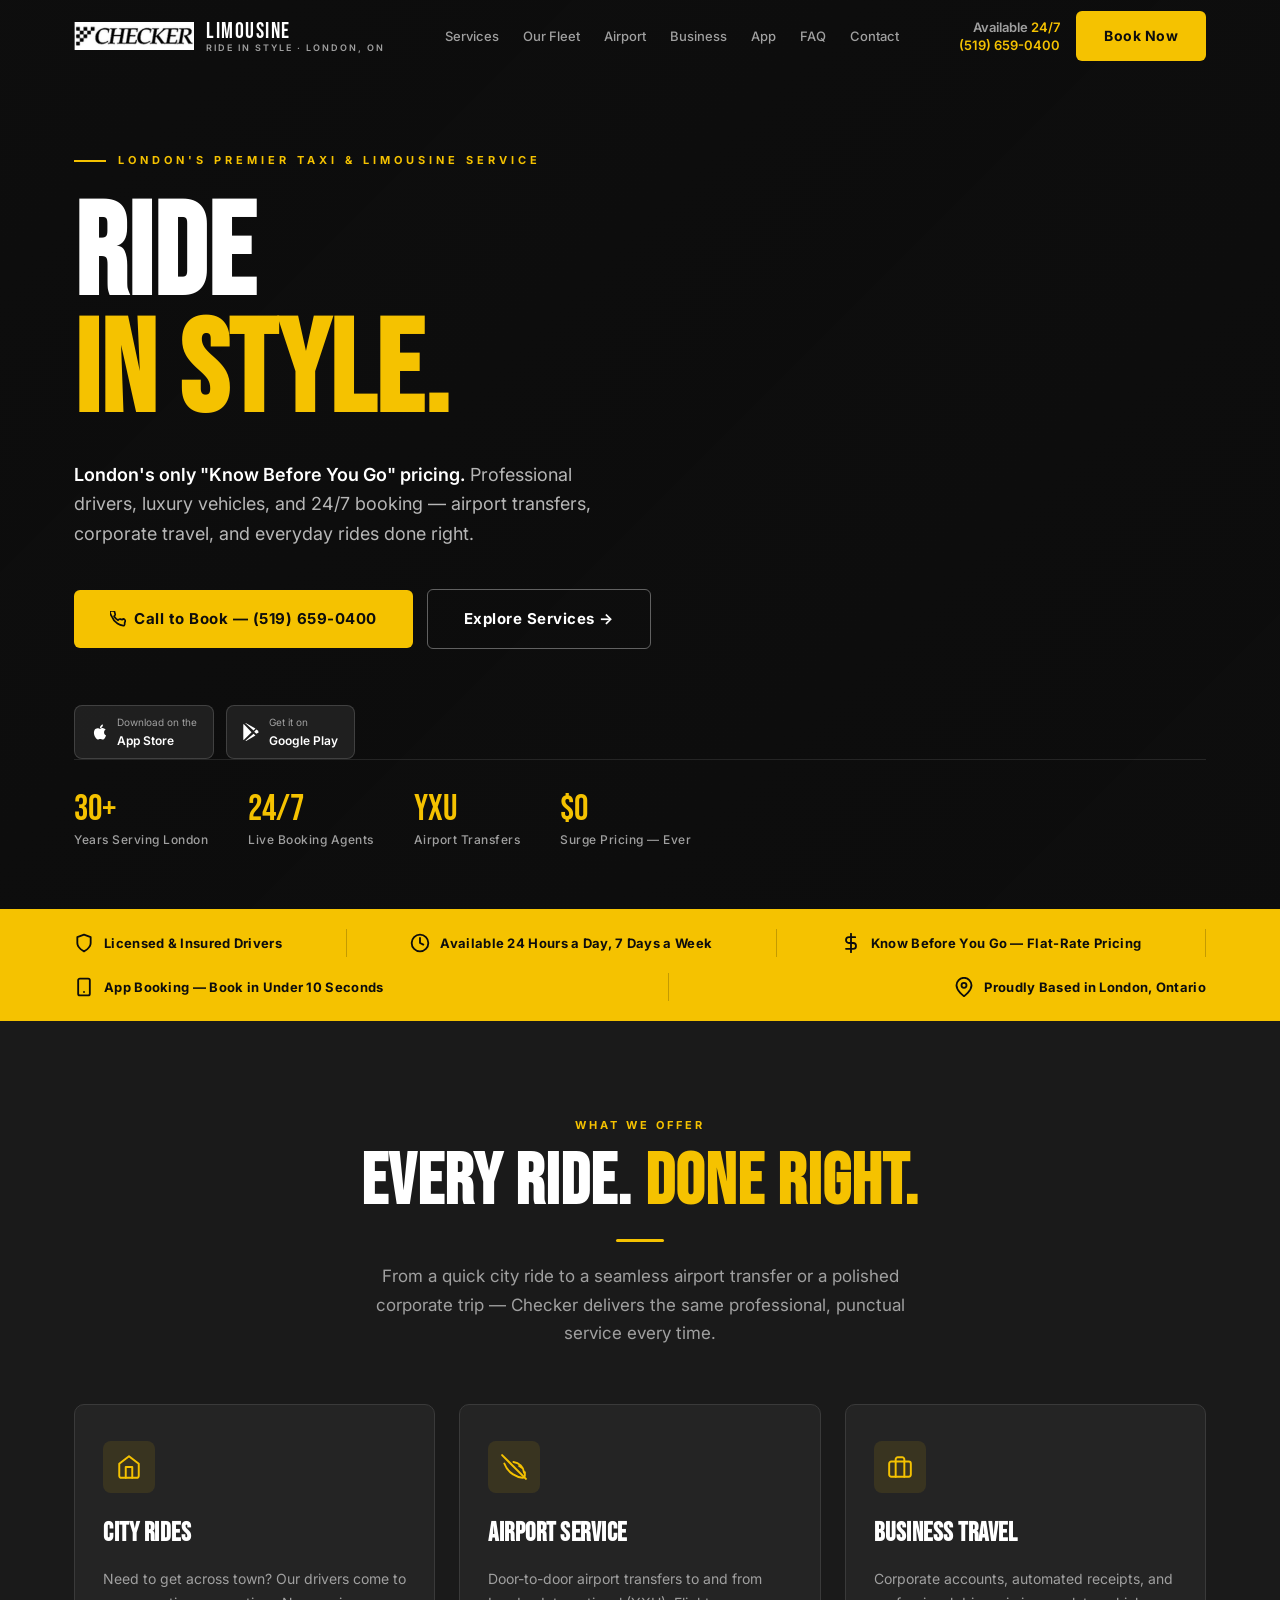
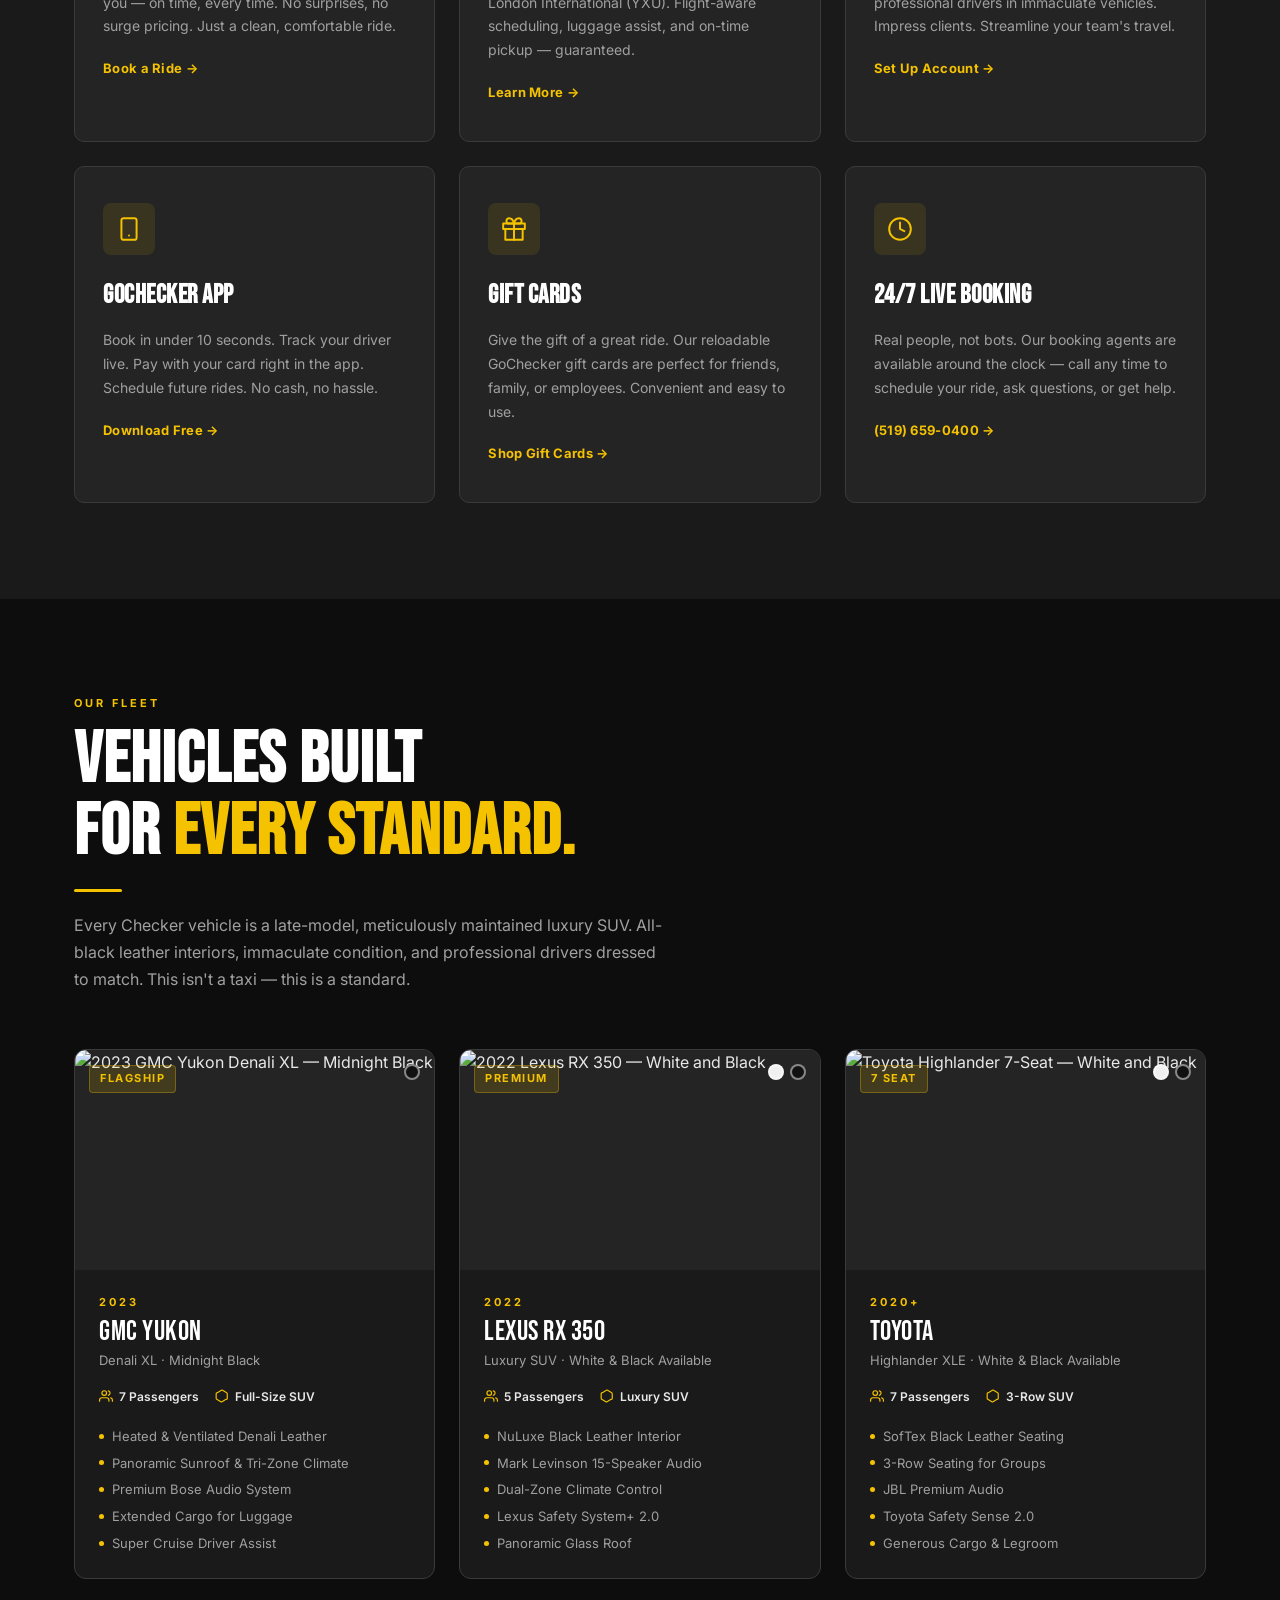
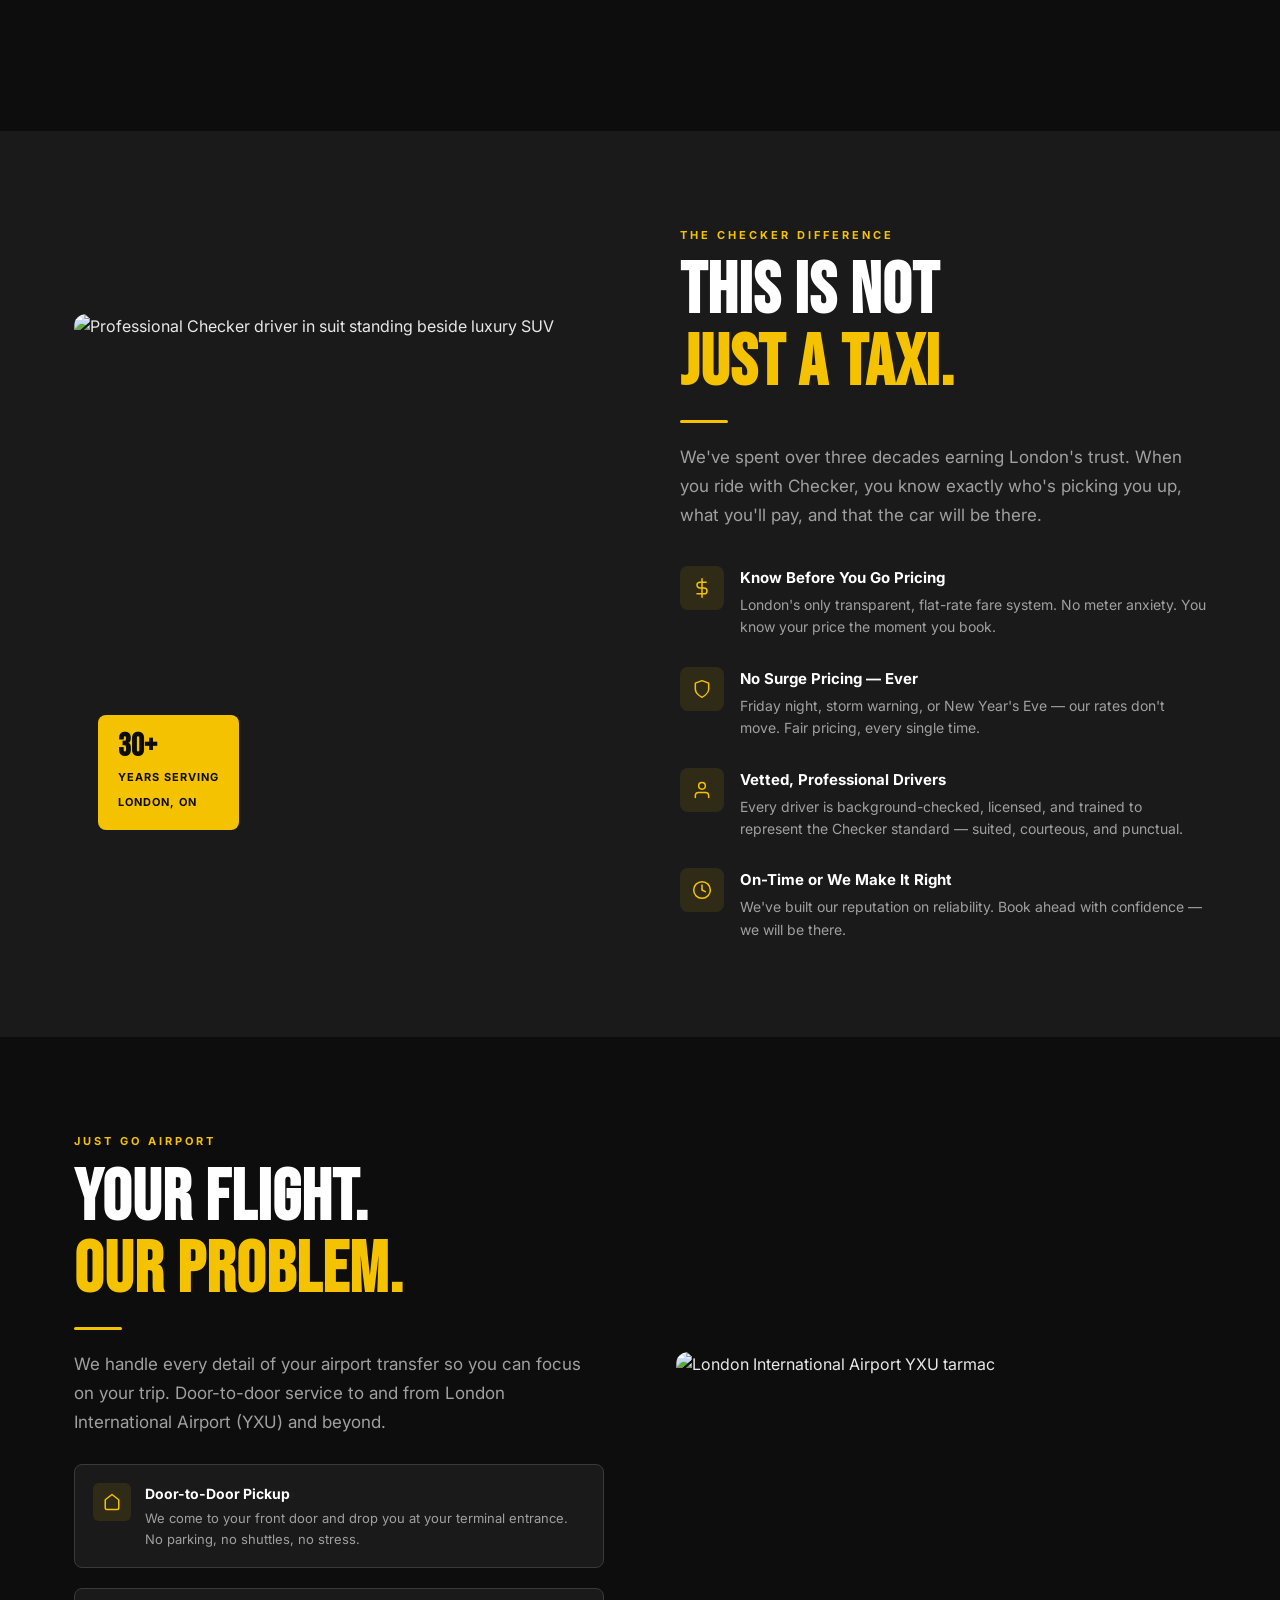
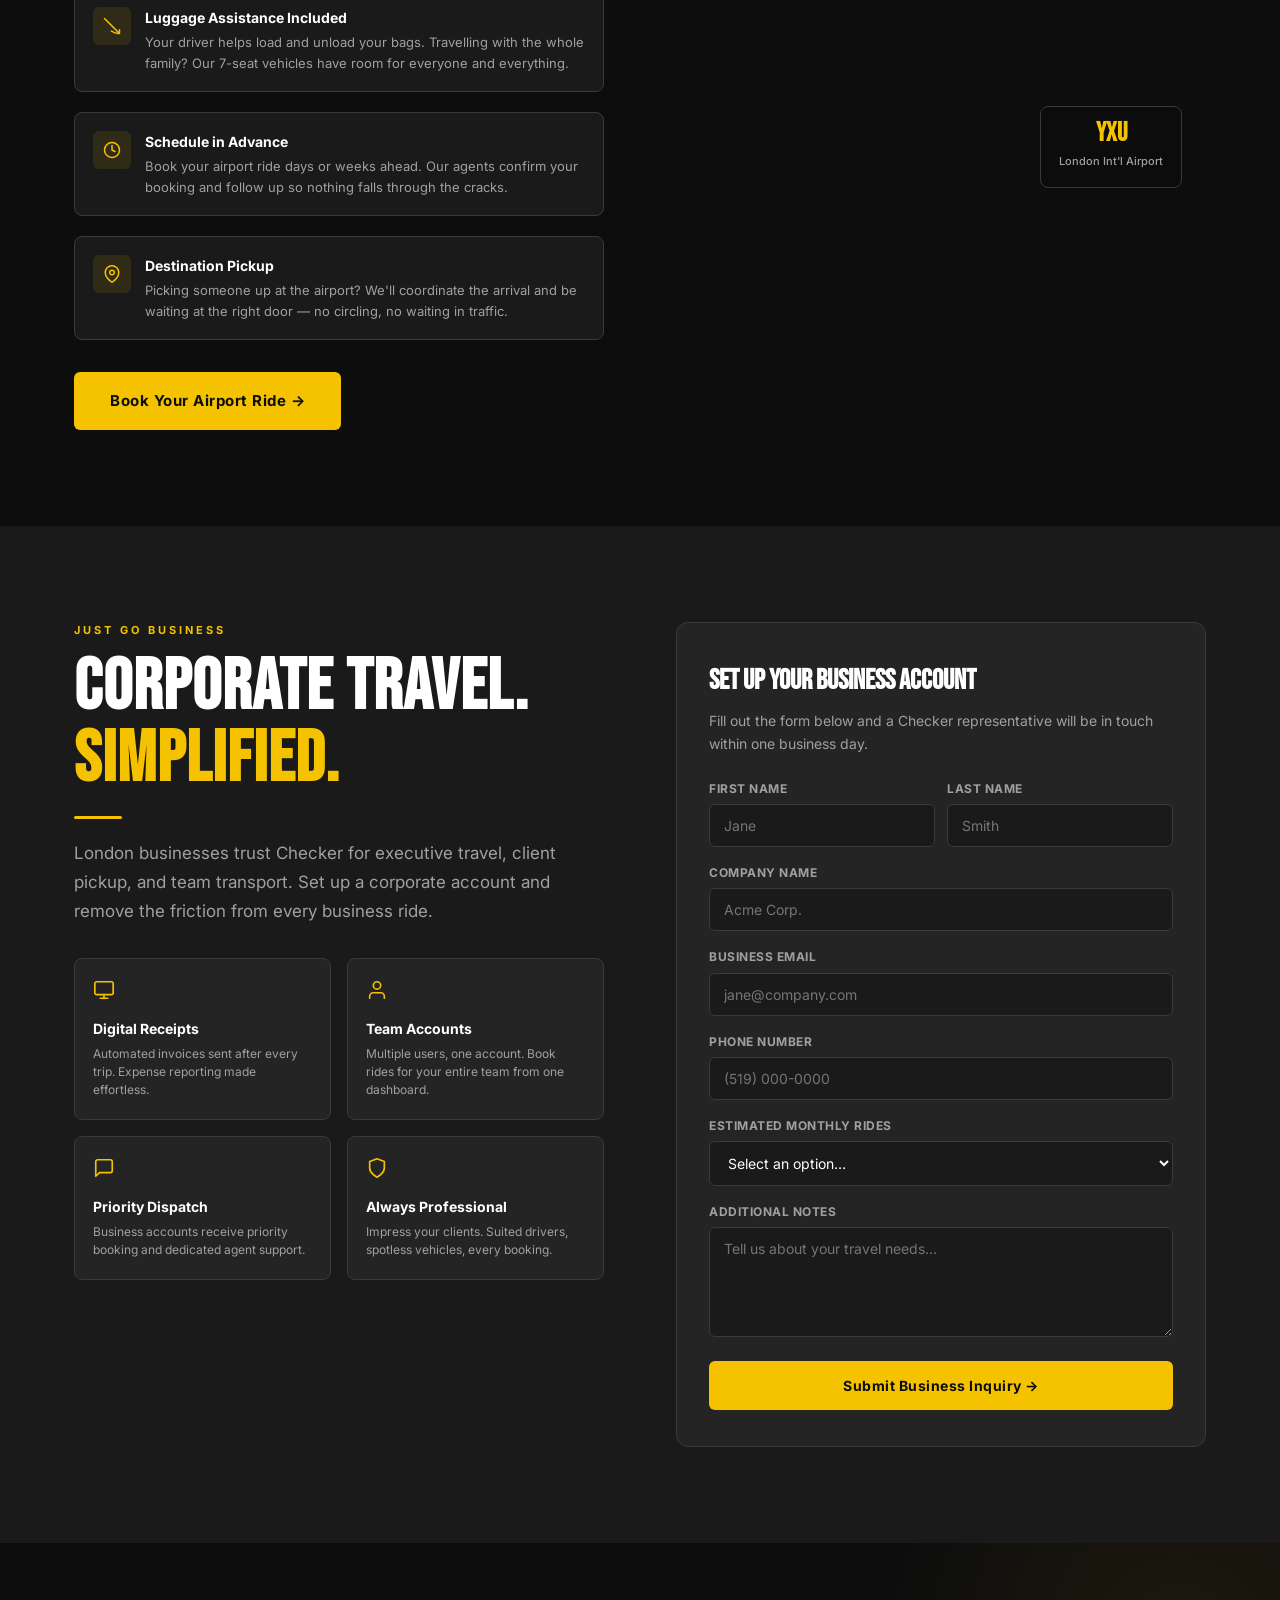
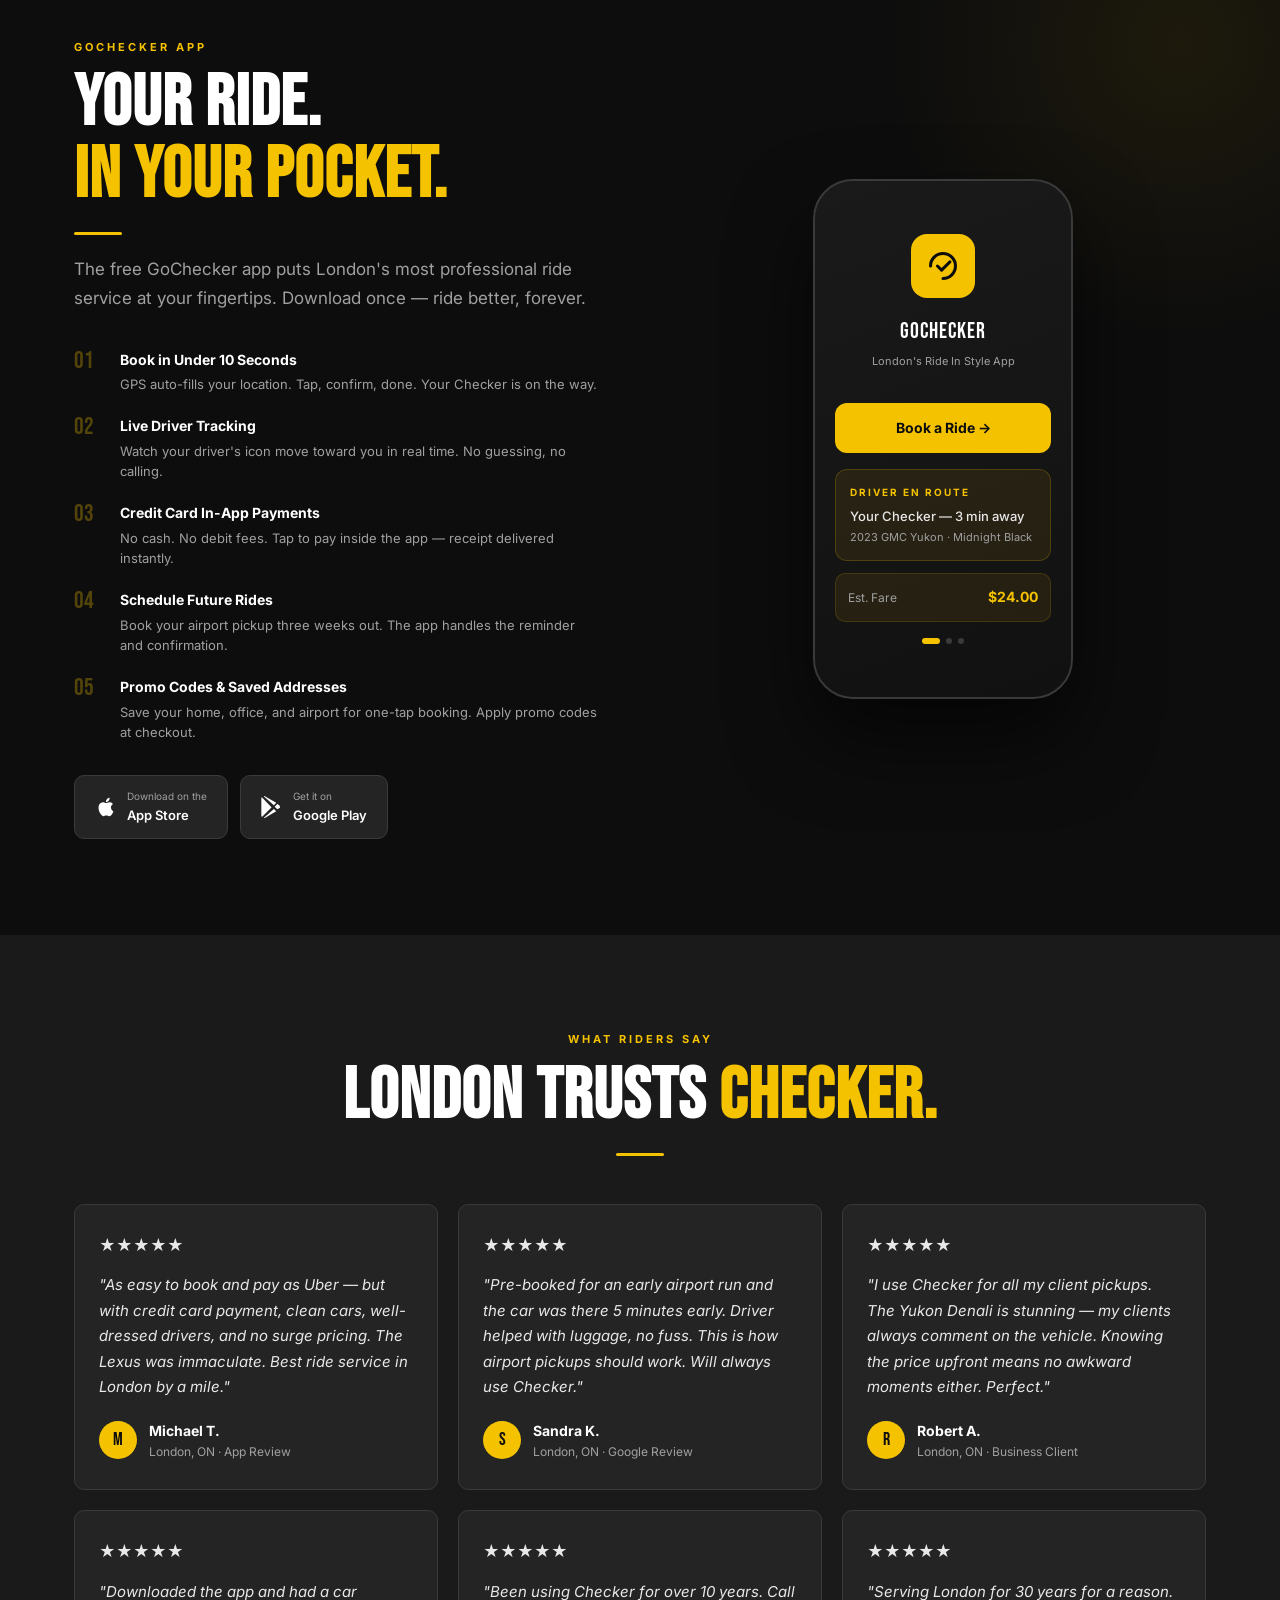
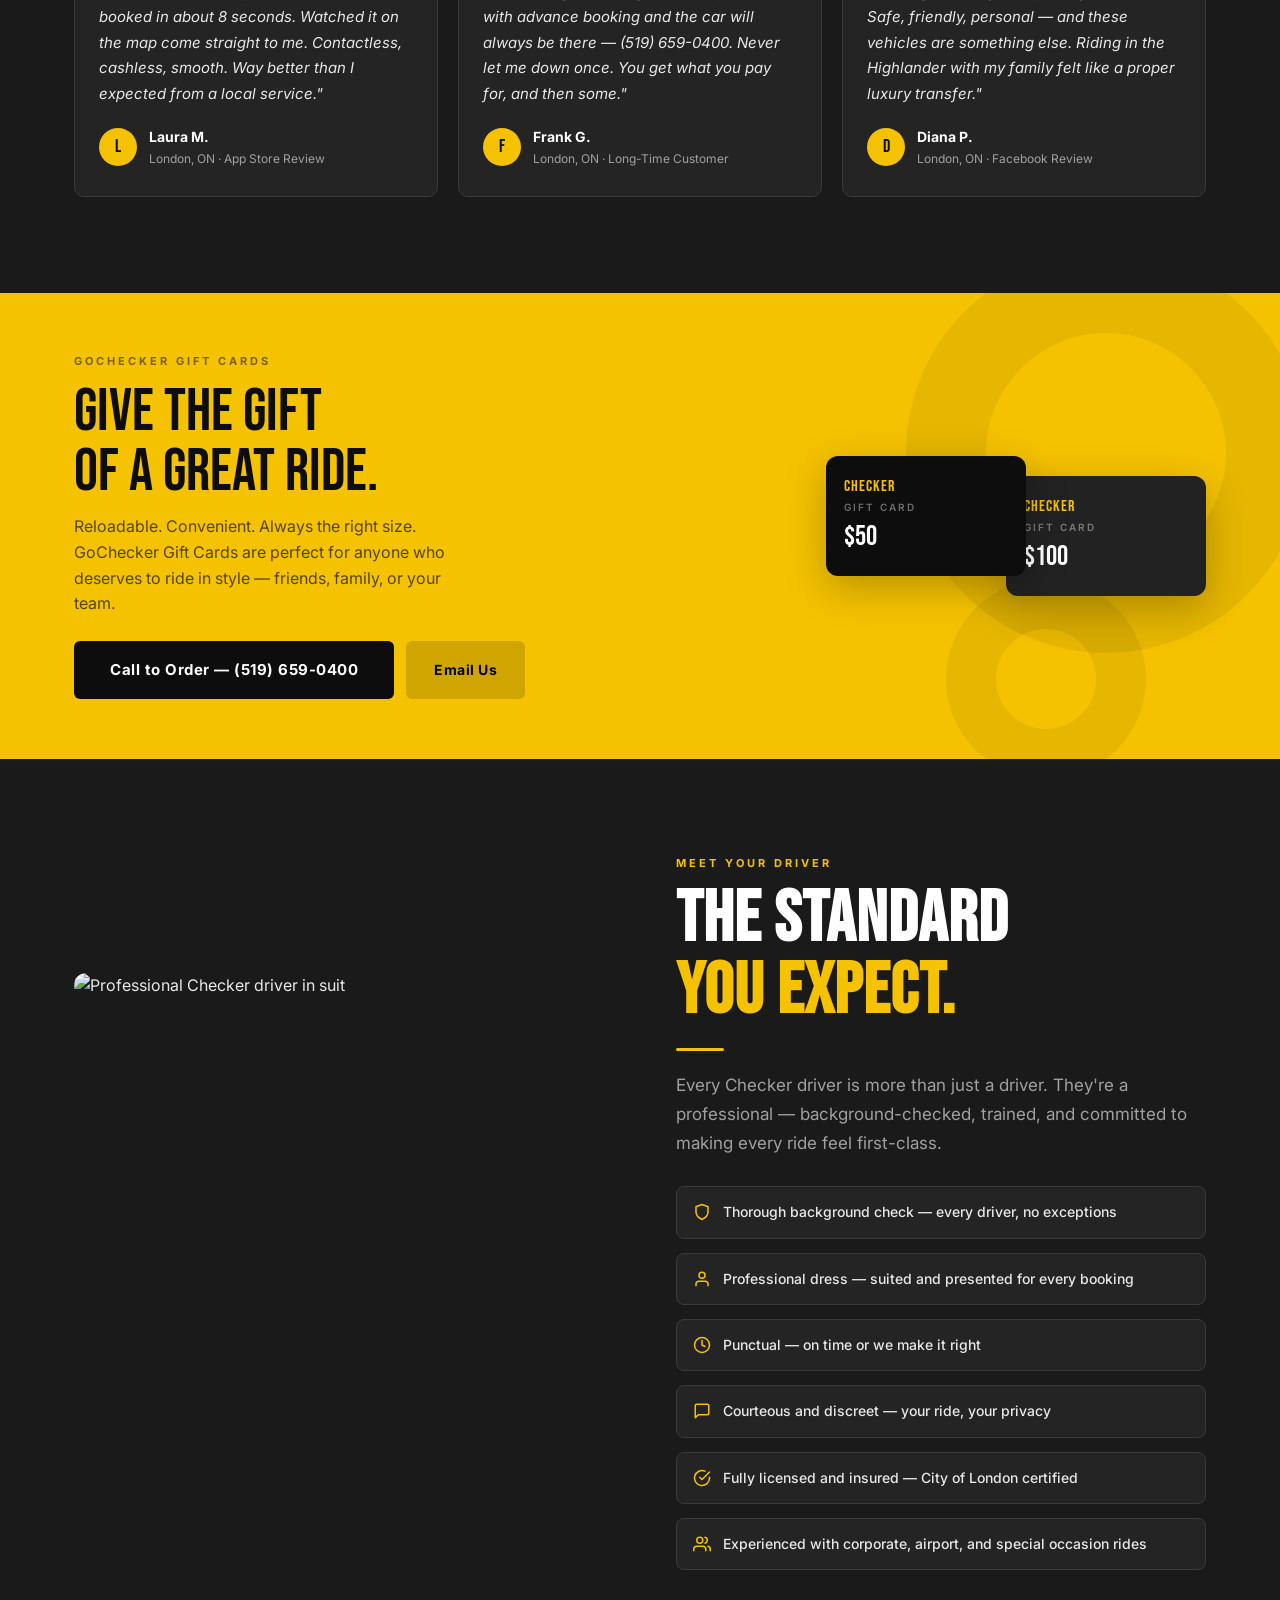
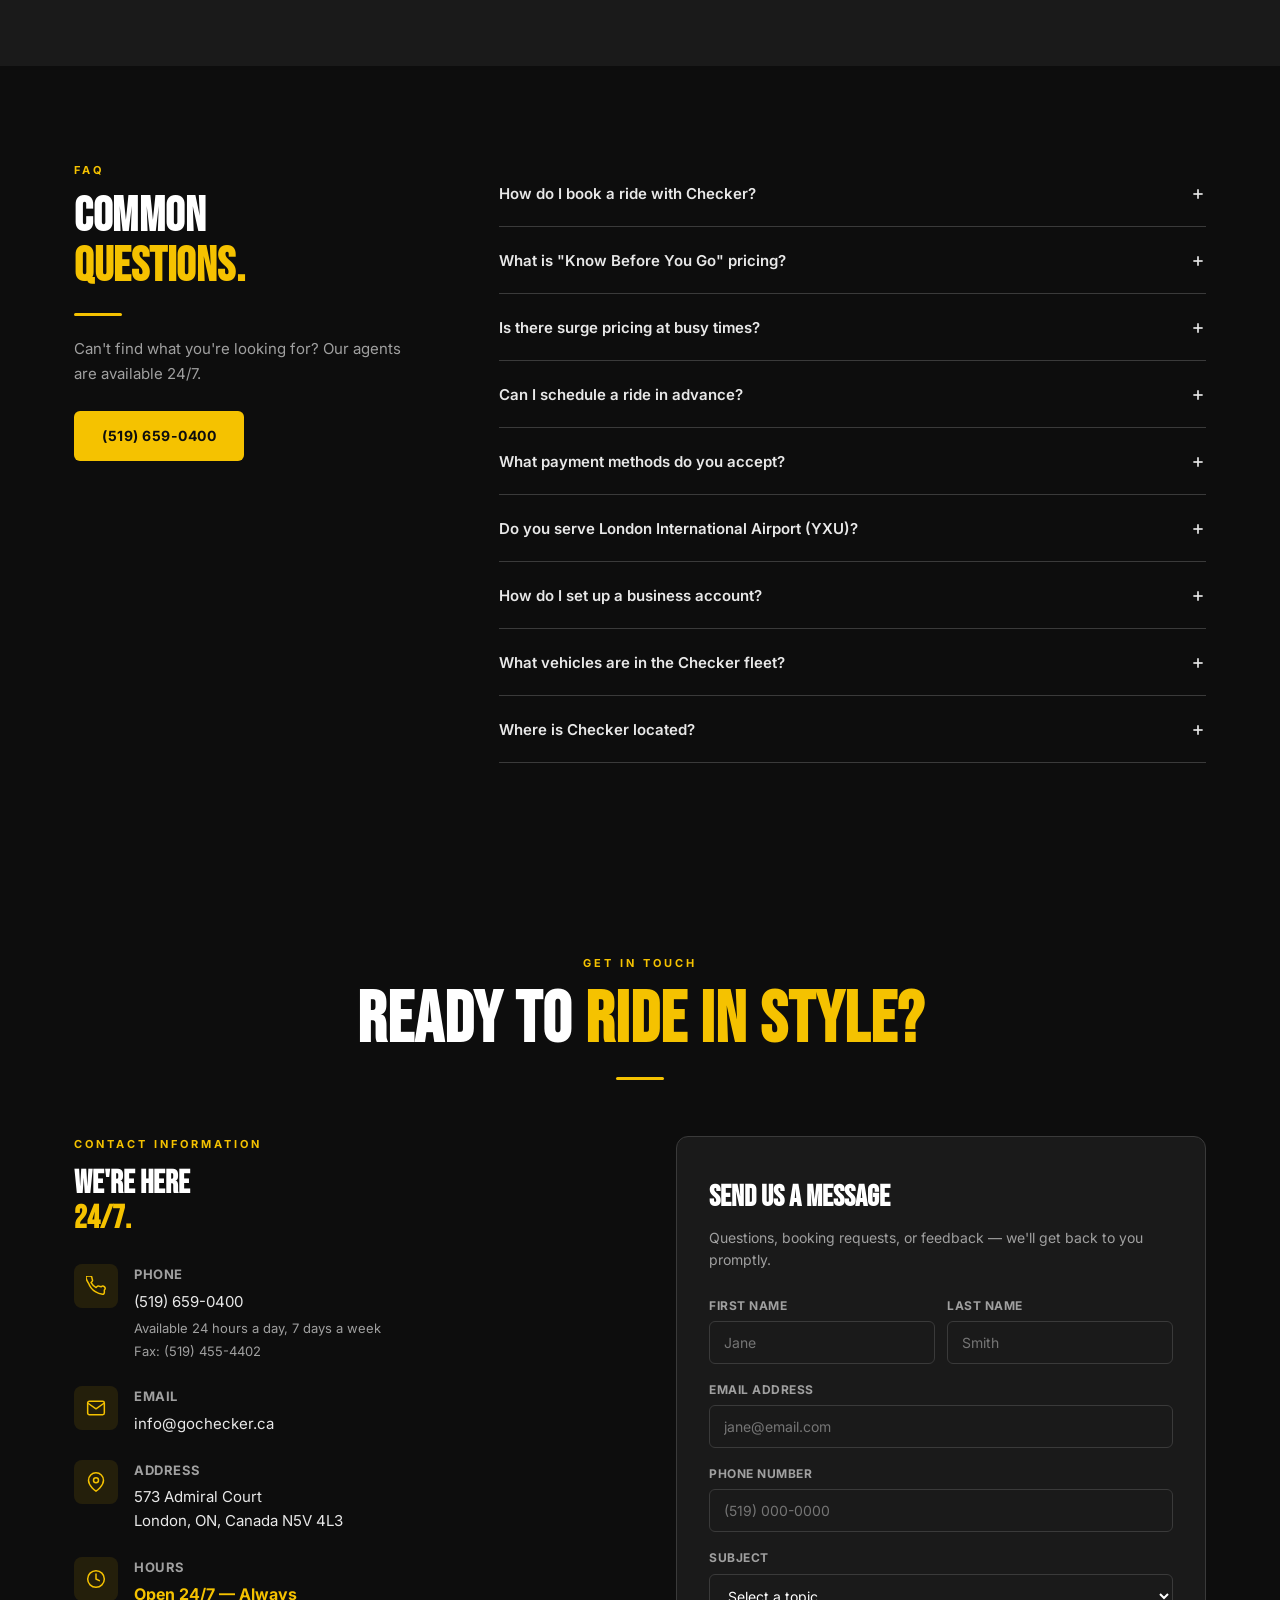
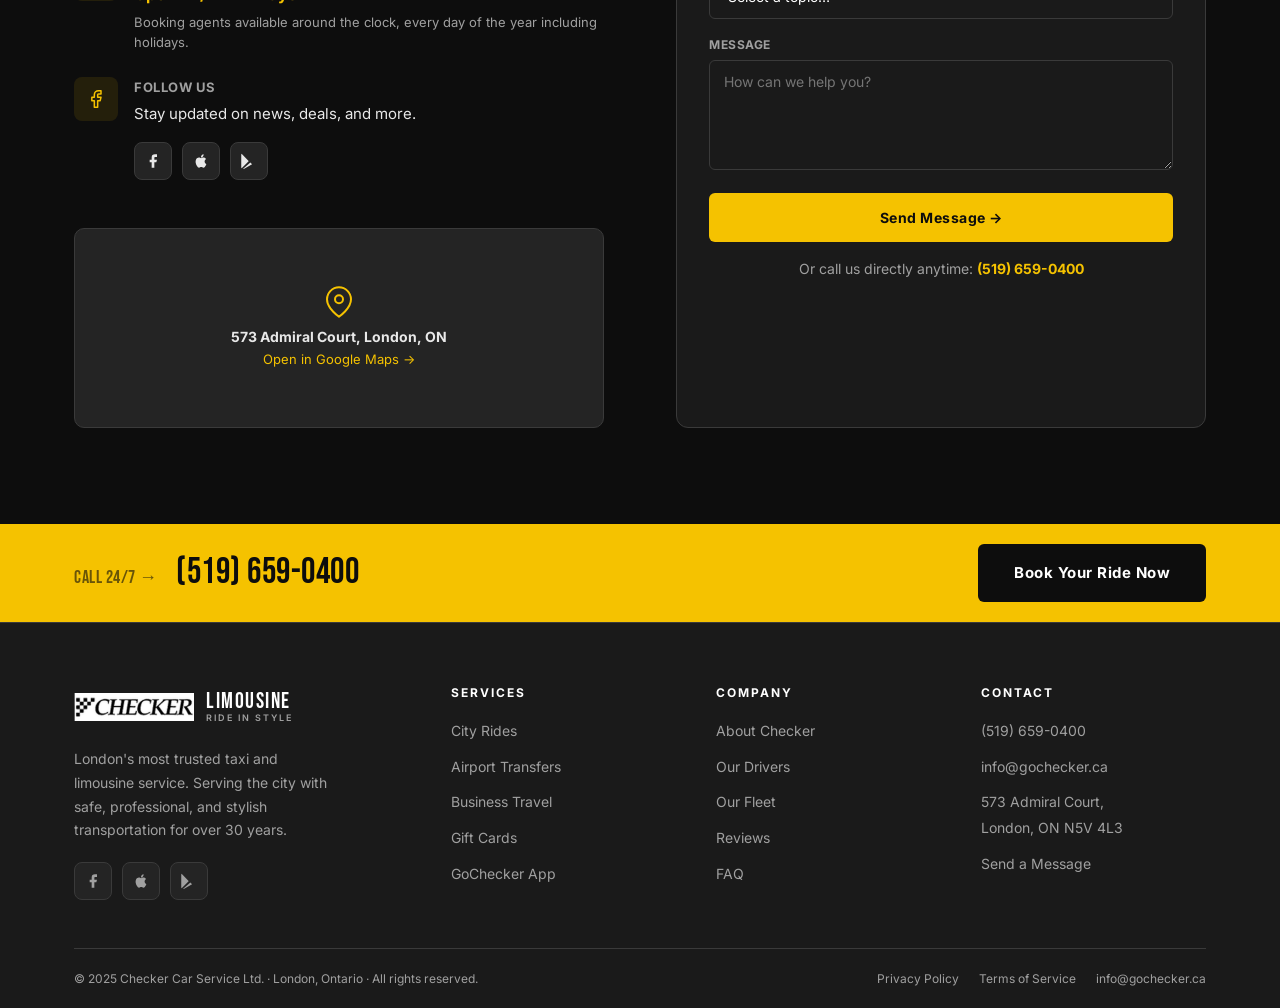
==== commit af7b9c51: "Add files via upload" ====
--- a/index.html
+++ b/index.html
@@ -23,15 +23,15 @@
     <div class="header-inner">
 
       <!-- Logo -->
-<a href="#hero" class="logo">
-  <div class="logo-mark logo-mark-plain">
-    <img src="images/checkerlogo.png" alt="Checker Logo" />
-  </div>
-<div class="logo-text">
-  <span class="logo-name">LIMOUSINE</span>
-  <span class="logo-tagline">Ride In Style · London, ON</span>
-</div>
-</a>
+      <a href="#hero" class="logo">
+        <div class="logo-mark logo-mark-plain">
+          <img src="images/logo.png" alt="Checker Logo" />
+        </div>
+        <div class="logo-text">
+          <span class="logo-name">LIMOUSINE</span>
+          <span class="logo-tagline">Ride In Style · London, ON</span>
+        </div>
+      </a>
 
       <!-- Desktop nav -->
       <nav>
@@ -39,14 +39,17 @@
         <a href="#fleet">Our Fleet</a>
         <a href="#airport">Airport</a>
         <a href="#business">Business</a>
-        <a href="#app">Get the App</a>
+        <a href="#app">App</a>
         <a href="#faq">FAQ</a>
         <a href="#contact">Contact</a>
       </nav>
 
       <!-- Desktop CTA -->
       <div class="header-cta">
-        <div class="header-phone">Available <span>24/7</span> · <span>(519) 659-0400</span></div>
+        <div class="header-phone">
+          <div>Available <span>24/7</span></div>
+          <div><span>(519) 659-0400</span></div>
+        </div>
         <a href="tel:5196590400" class="btn btn-primary">Book Now</a>
       </div>
 
@@ -1146,14 +1149,11 @@
       <!-- Brand -->
       <div class="footer-brand">
         <a href="#hero" class="logo">
-          <div class="logo-mark">
-            <svg viewBox="0 0 26 26" fill="none">
-              <path d="M4 13C4 8.03 8.03 4 13 4C17.97 4 22 8.03 22 13C22 17.97 17.97 22 13 22" stroke="#0D0D0D" stroke-width="2.2" stroke-linecap="round"/>
-              <path d="M9 13L12 16L18 10" stroke="#0D0D0D" stroke-width="2.2" stroke-linecap="round" stroke-linejoin="round"/>
-            </svg>
+          <div class="logo-mark logo-mark-plain">
+            <img src="images/logo.png" alt="Checker Logo" />
           </div>
           <div class="logo-text">
-            <span class="logo-name">CHECKER</span>
+            <span class="logo-name">LIMOUSINE</span>
             <span class="logo-tagline">Ride In Style</span>
           </div>
         </a>
--- a/style.css
+++ b/style.css
@@ -181,68 +181,87 @@
   align-items: center;
   justify-content: space-between;
   height: 72px;
+  gap: 24px;
 }
 .logo {
   display: flex;
   align-items: center;
   gap: 12px;
-}
+  flex-shrink: 0;
+}
+.logo-mark {
+  width: 42px;
+  height: 42px;
+  background: var(--yellow);
+  border-radius: 4px;
+  display: flex;
+  align-items: center;
+  justify-content: center;
+  flex-shrink: 0;
+}
+.logo-mark svg { width: 26px; height: 26px; }
 .logo-mark-plain {
   background: none;
   border-radius: 0;
-  width: auto;
+  width: 120px;
   height: 48px;
 }
 .logo-mark-plain img {
-  width: auto;
-  height: 100%;
+  width: 120px;
+  height: 48px;
   object-fit: contain;
 }
-.logo-mark svg { width: 26px; height: 26px; }
-.logo-mark svg { width: 26px; height: 26px; }
-.logo-mark img { width: 26px; height: 26px; object-fit: contain; }
-
 .logo-text {
   display: flex;
   flex-direction: column;
   line-height: 1;
+  white-space: nowrap;
 }
 .logo-name {
   font-family: var(--display);
-  font-size: 24px;
-  letter-spacing: 2px;
-  color: var(--white);
+  font-size: 22px;
+  letter-spacing: 1.5px;
+  color: var(--white);
+  white-space: nowrap;
 }
 .logo-tagline {
   font-size: 9px;
   font-weight: 600;
-  letter-spacing: 3px;
+  letter-spacing: 2px;
   text-transform: uppercase;
   color: var(--muted);
+  white-space: nowrap;
 }
 nav {
   display: flex;
   align-items: center;
-  gap: 4px;
+  gap: 2px;
+  flex-shrink: 1;
+  min-width: 0;
 }
 nav a {
   font-size: 13px;
   font-weight: 500;
   color: var(--muted);
-  padding: 8px 14px;
+  padding: 8px 11px;
   border-radius: var(--radius);
   transition: color var(--transition);
+  white-space: nowrap;
 }
 nav a:hover { color: var(--white); }
 .header-cta {
   display: flex;
   align-items: center;
-  gap: 12px;
+  gap: 16px;
+  flex-shrink: 0;
 }
 .header-phone {
   font-size: 13px;
   font-weight: 600;
   color: var(--muted);
+  white-space: nowrap;
+  text-align: right;
+  line-height: 1.4;
 }
 .header-phone span { color: var(--yellow); }
 
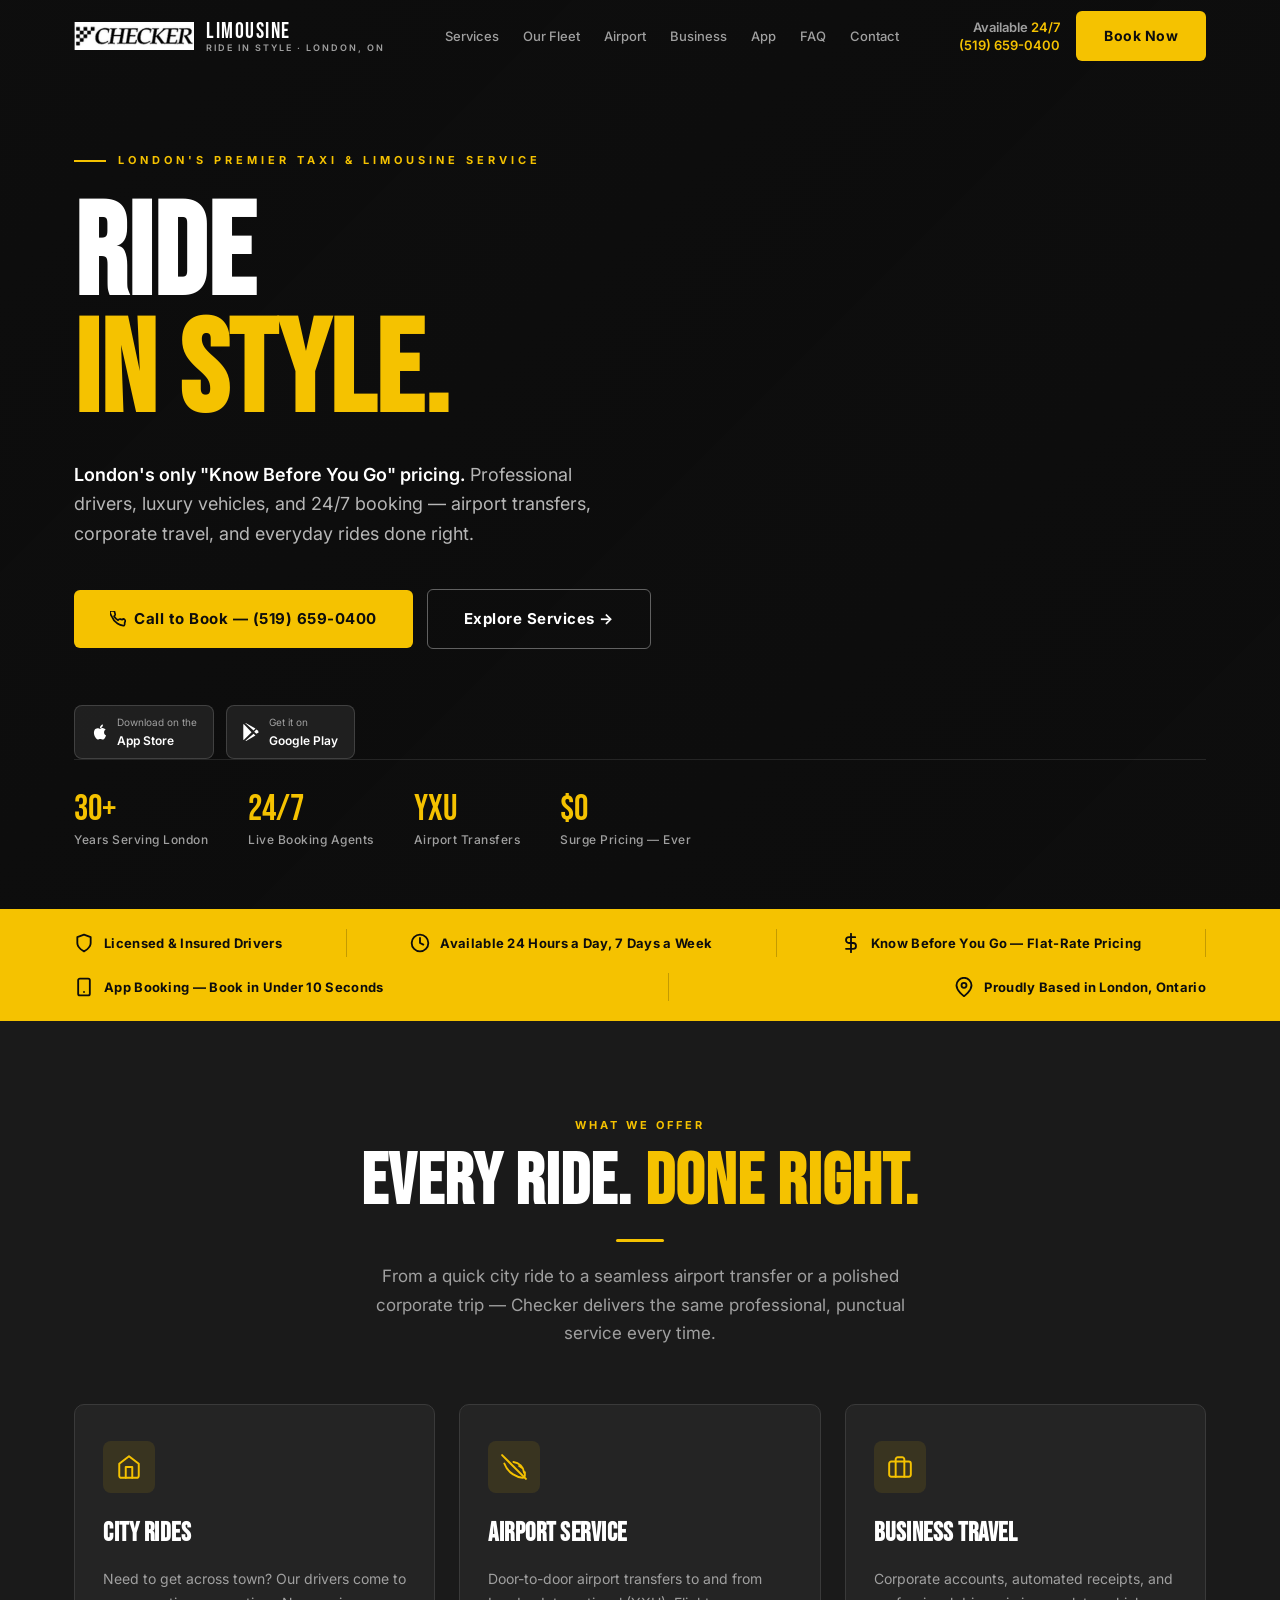
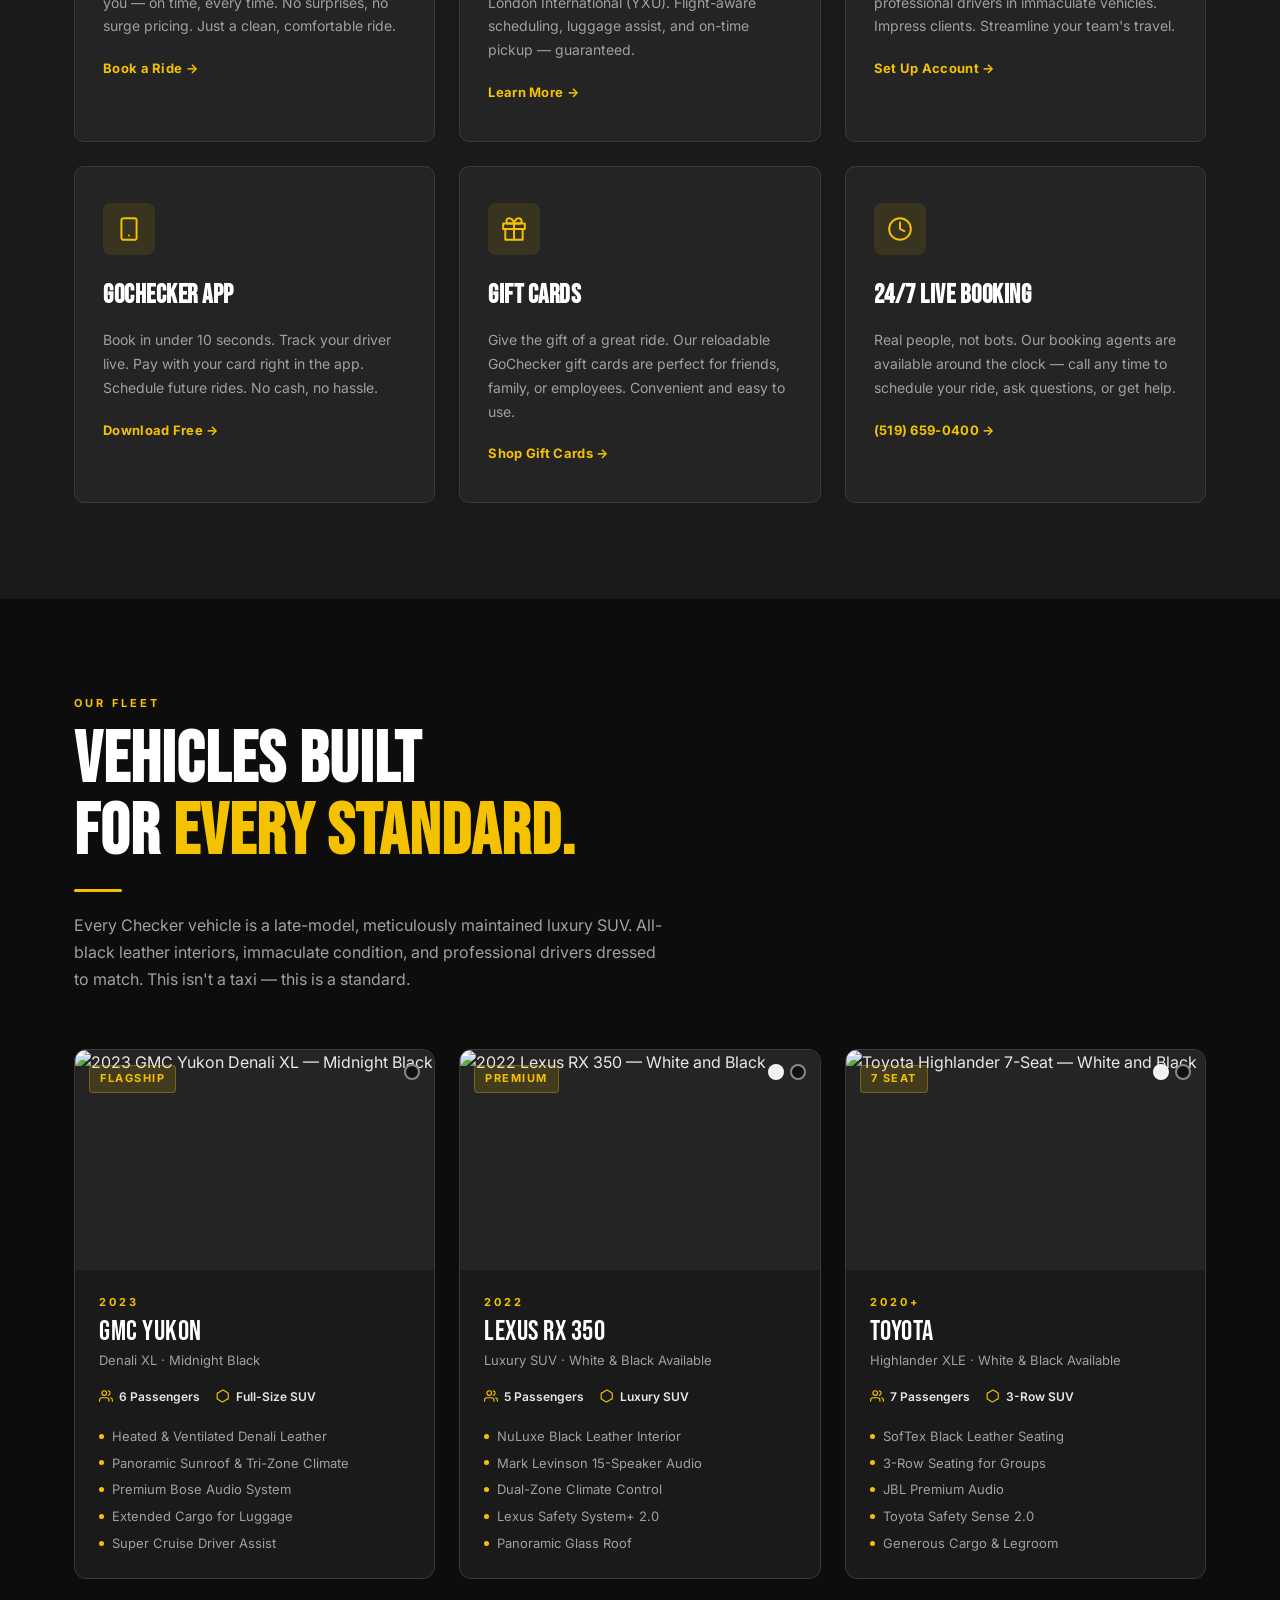
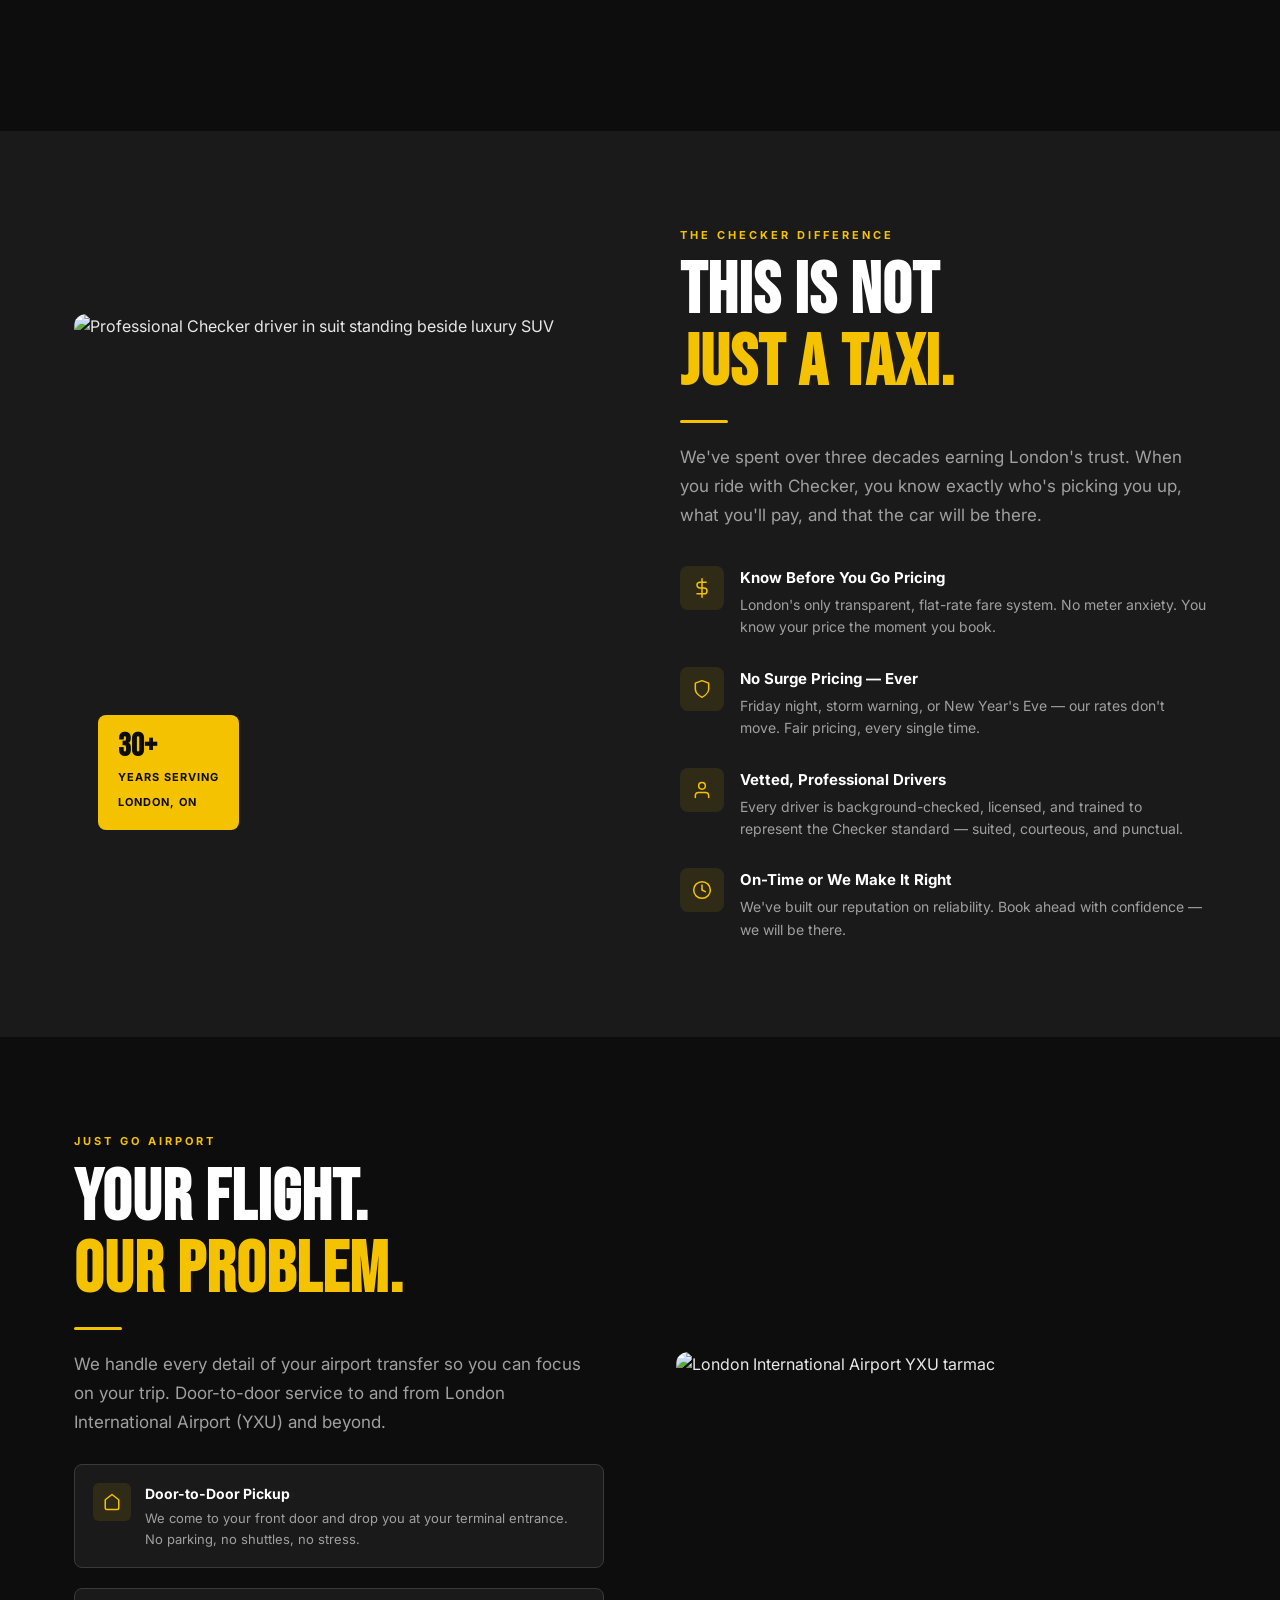
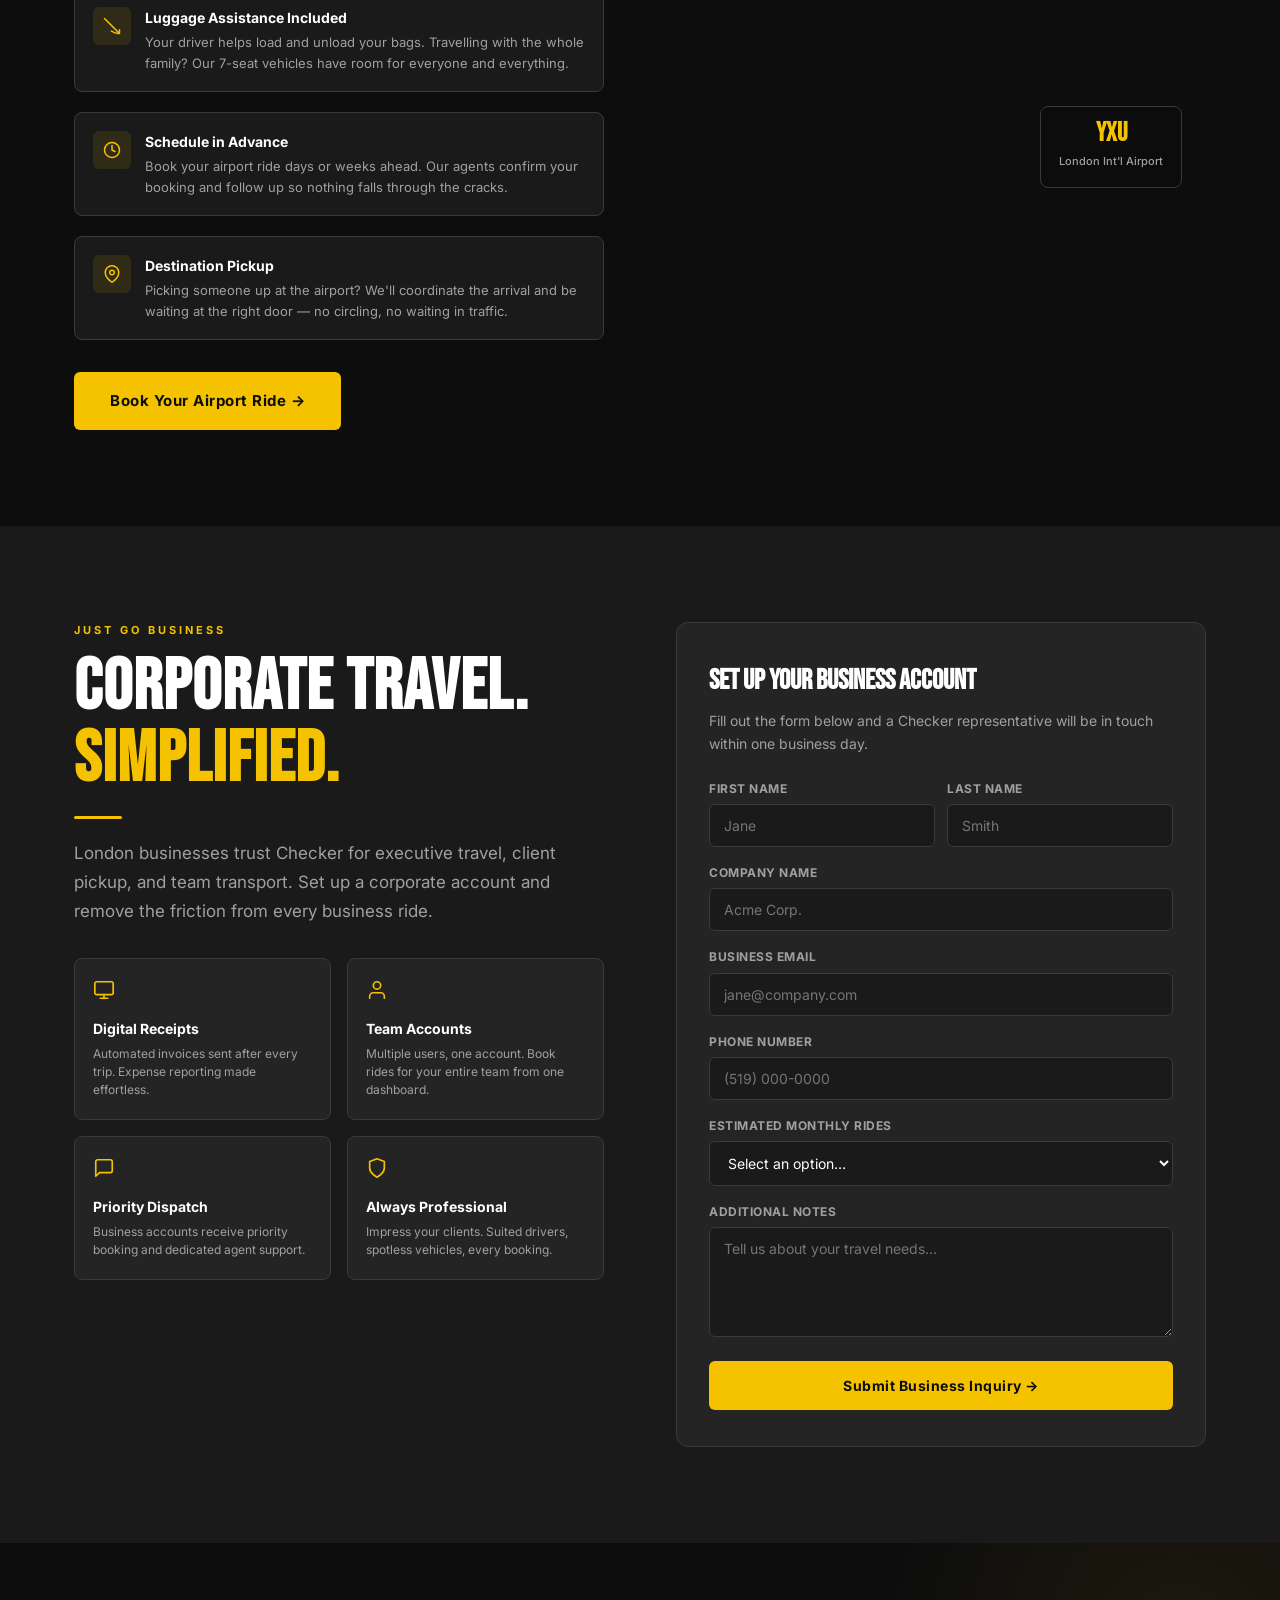
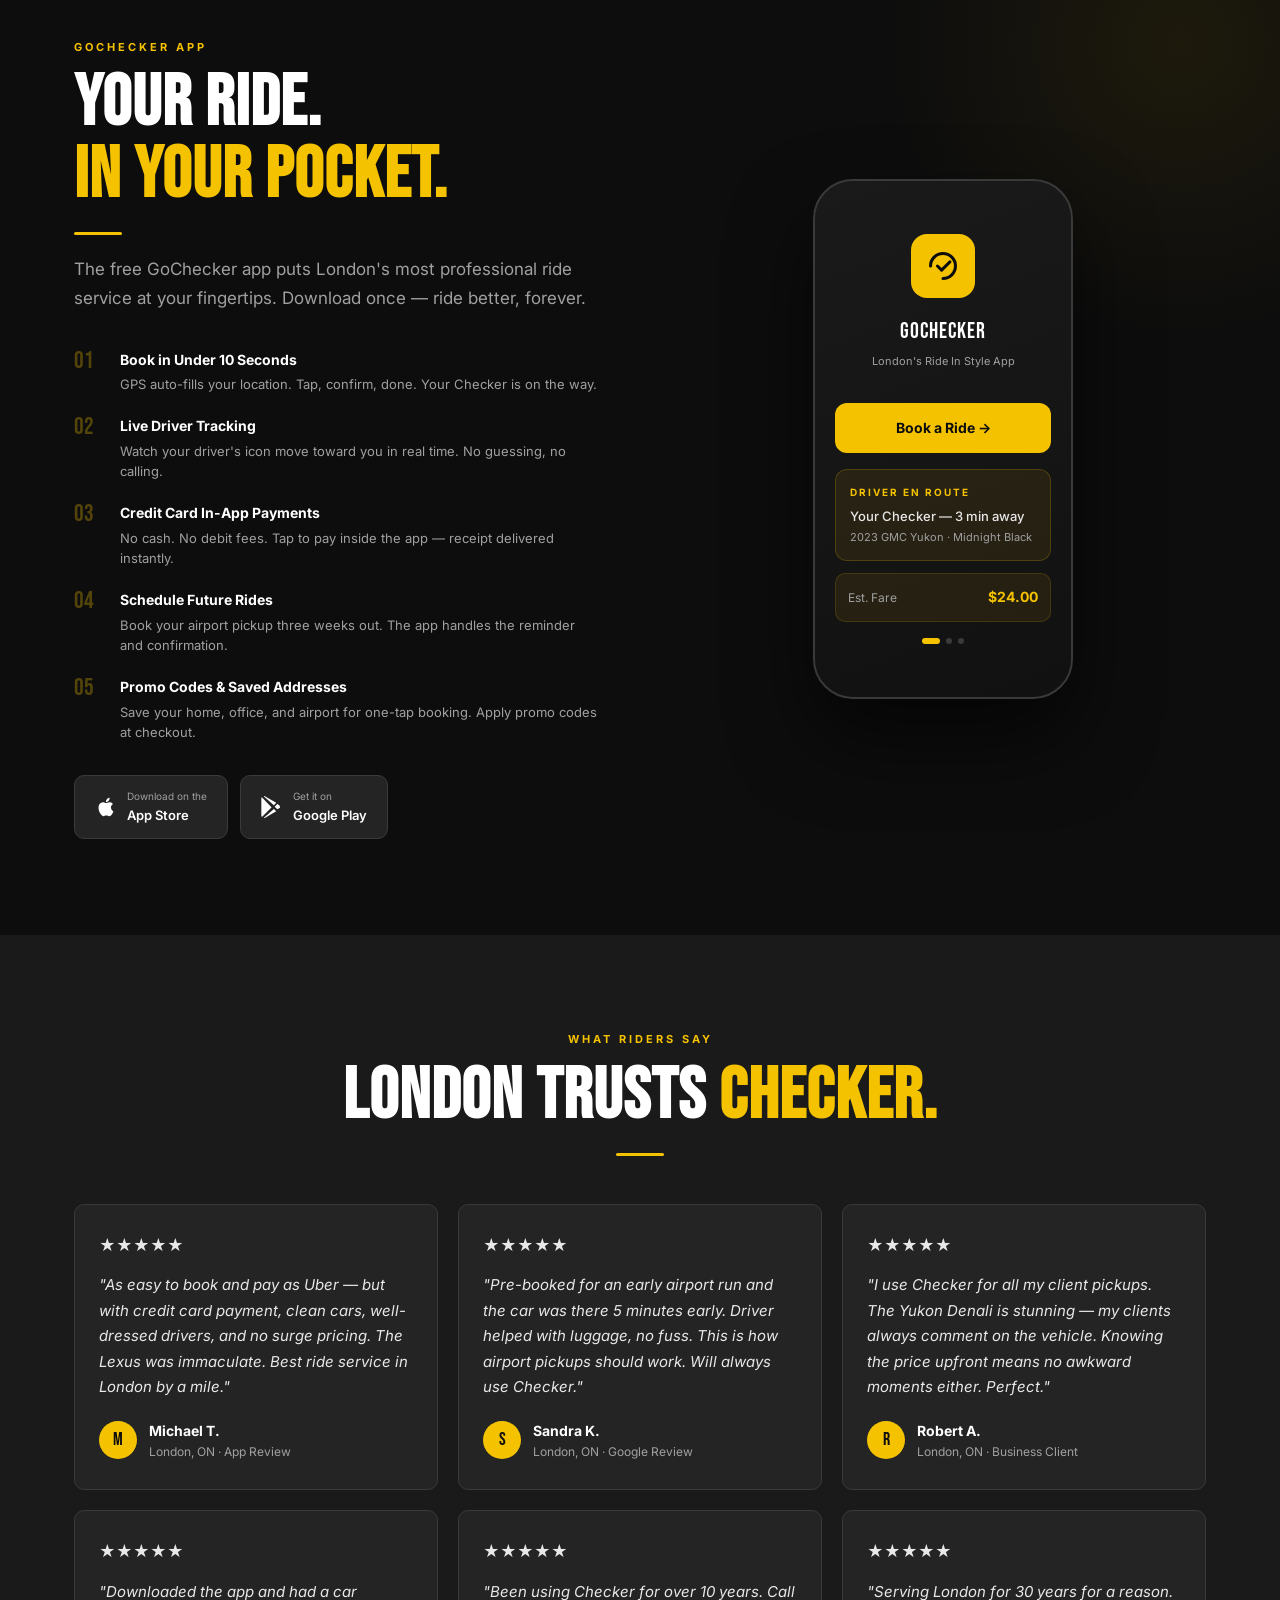
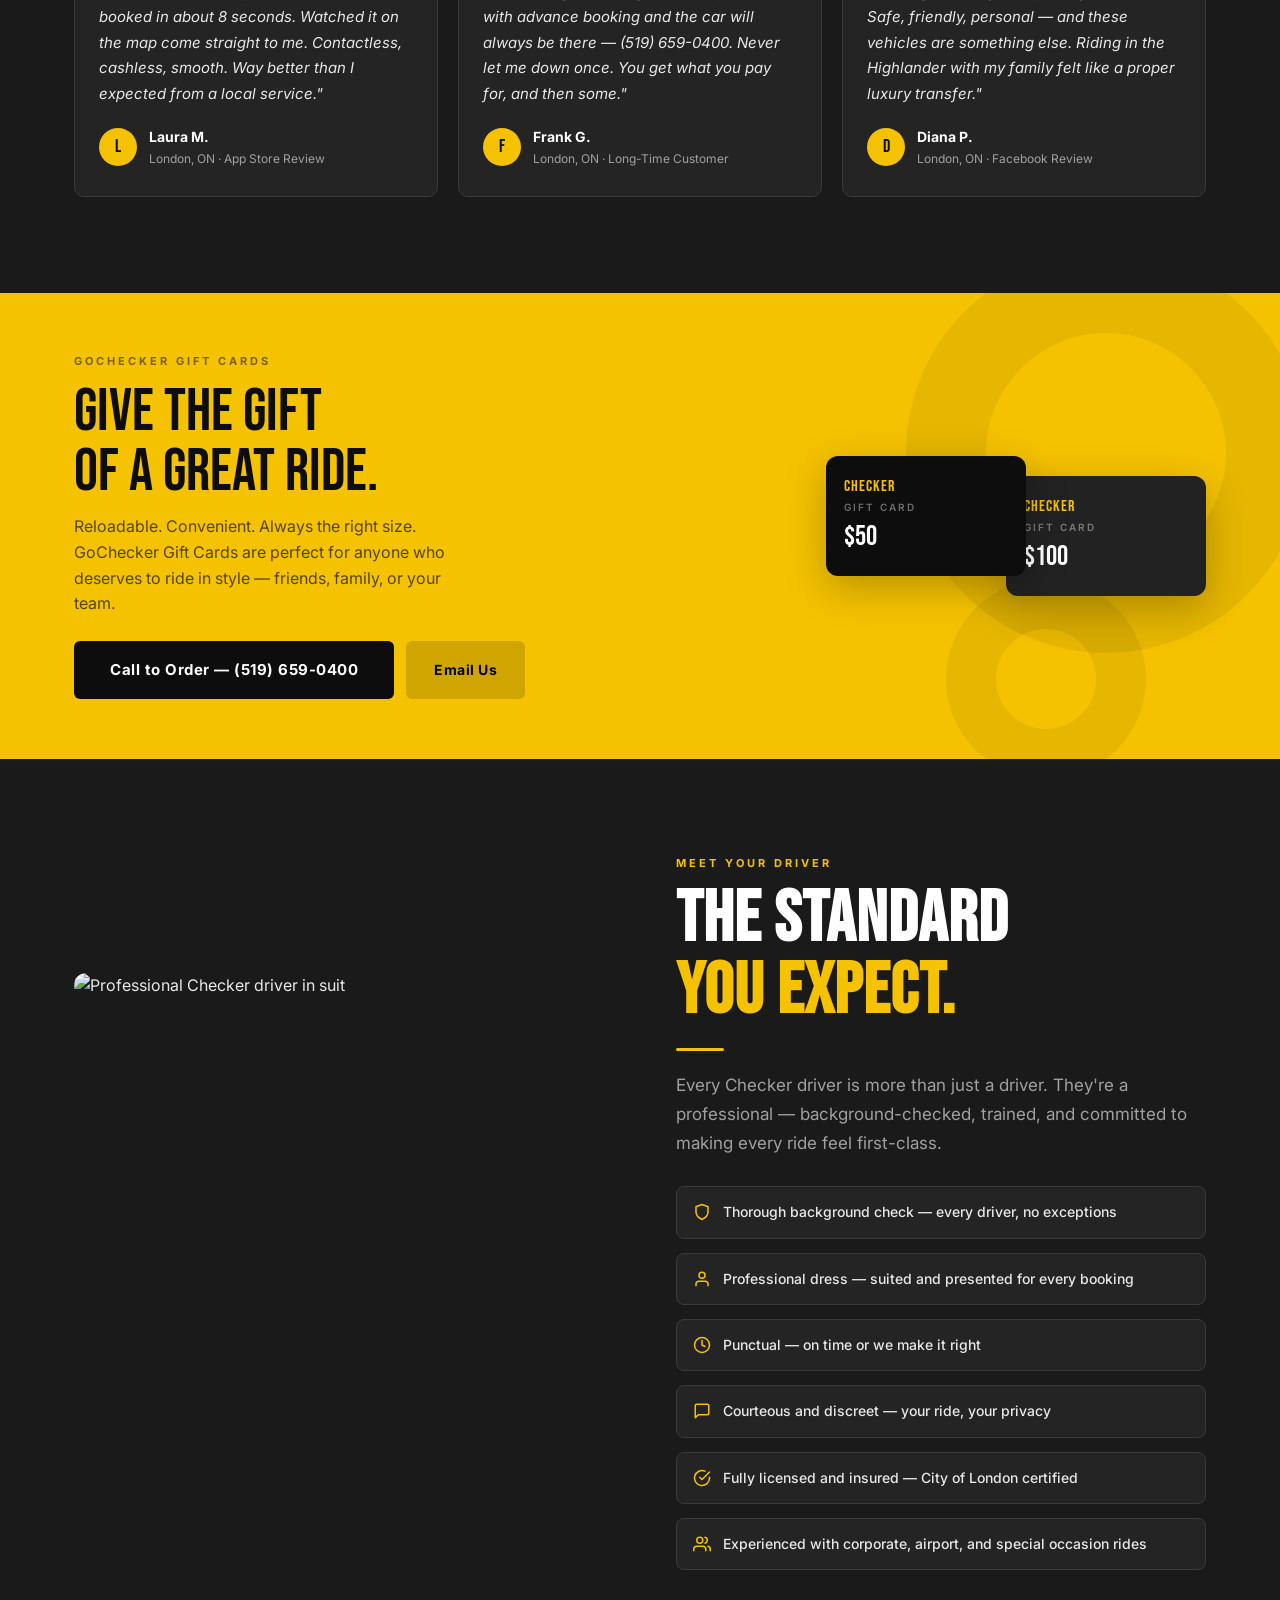
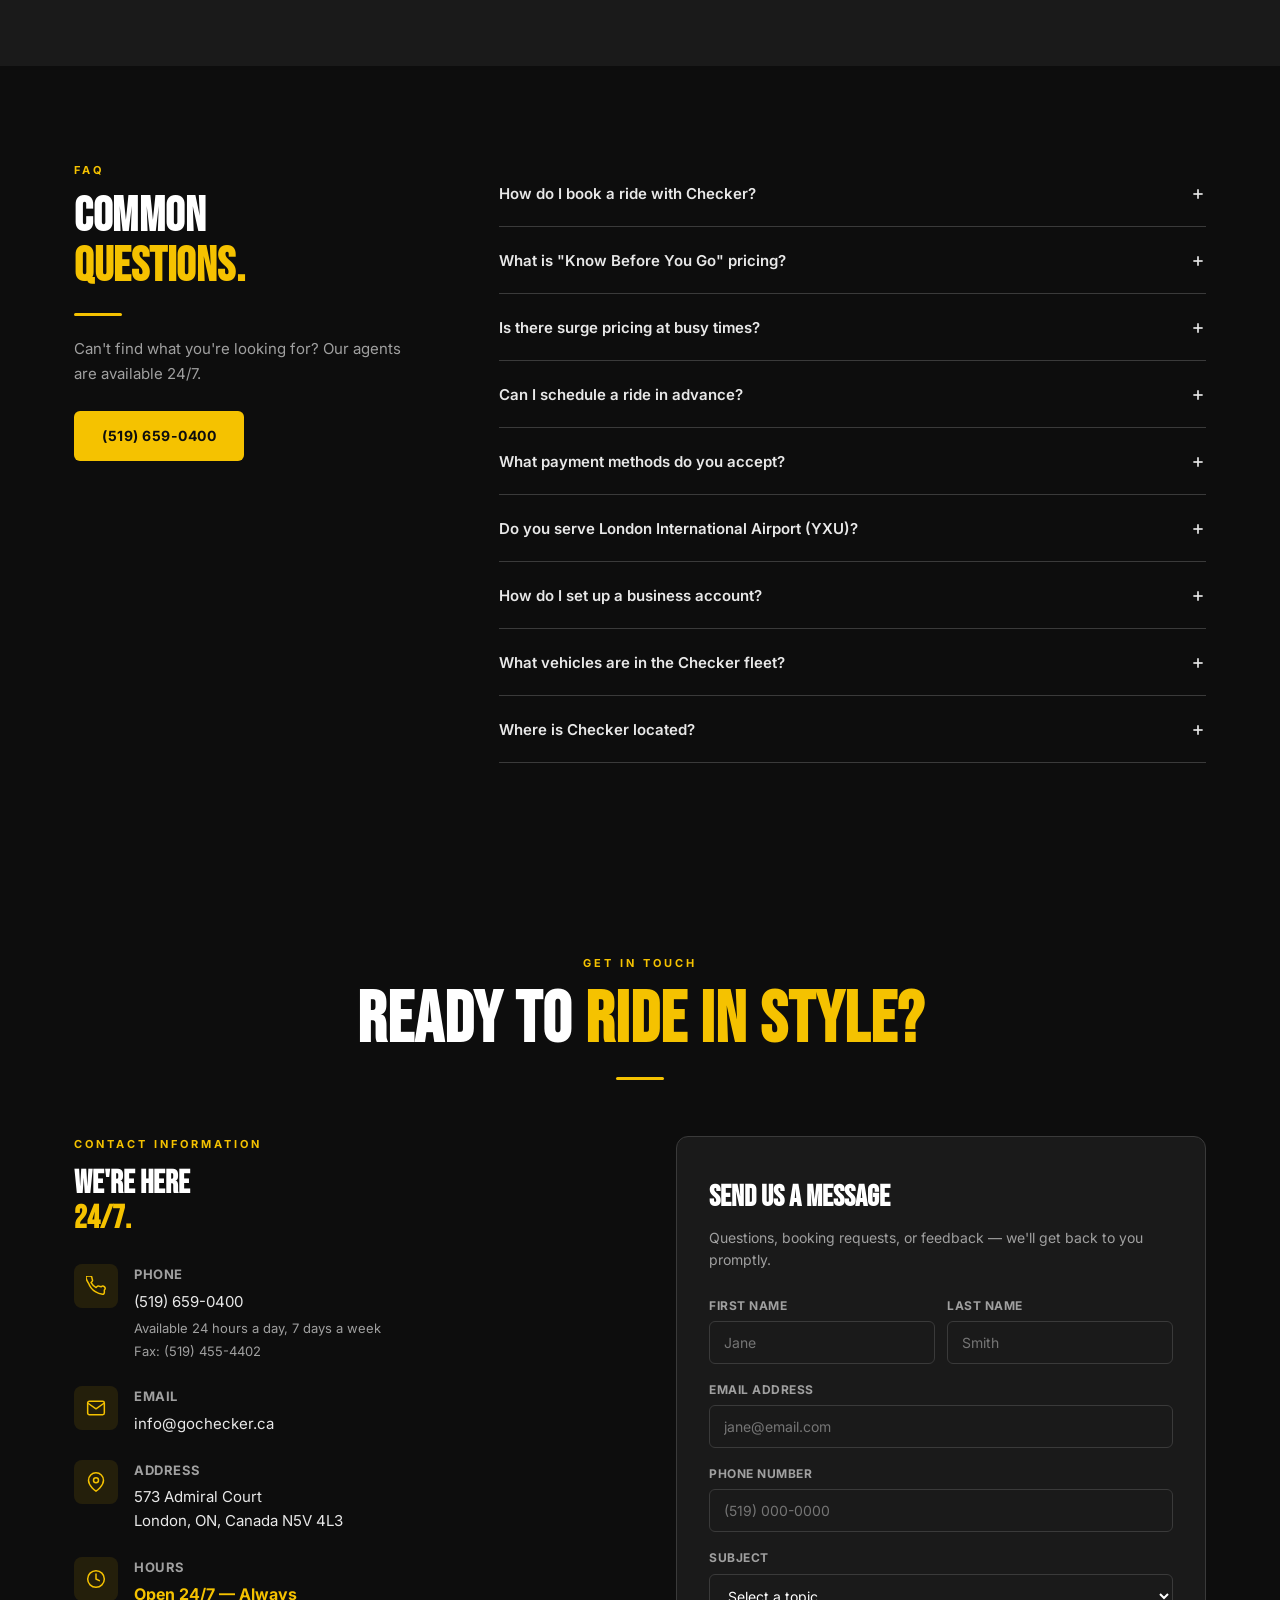
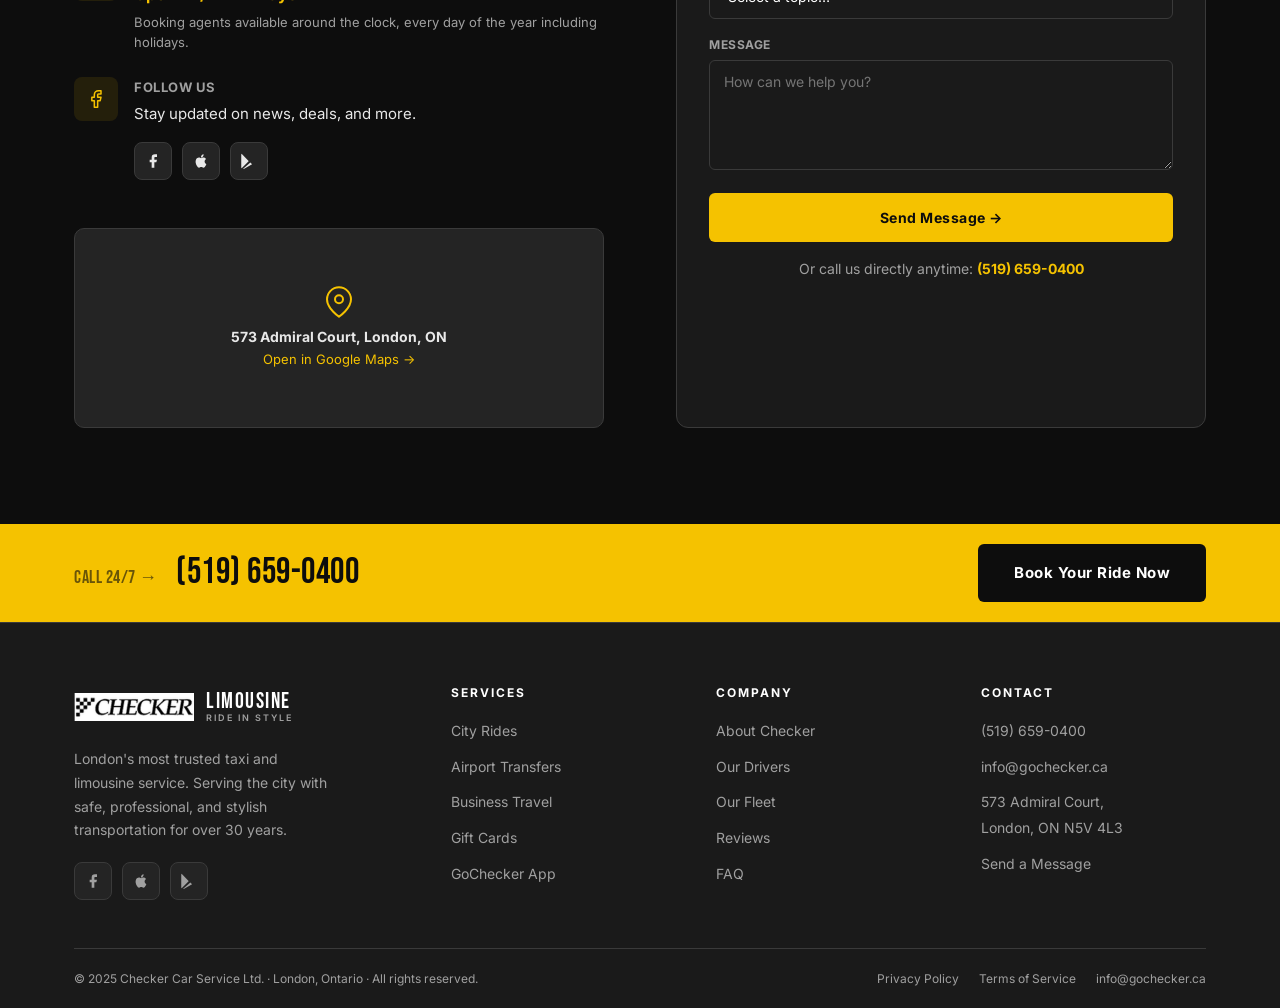
==== commit 5759980d: "Update vehicle images to local sources Replaced external image sources with local images for GMC Yuk" ====
--- a/index.html
+++ b/index.html
@@ -273,9 +273,9 @@
       <!-- 2023 GMC Yukon Denali XL -->
       <div class="fleet-card reveal">
         <div class="fleet-img-wrap">
-          <img src="https://images.unsplash.com/photo-1551830820-330a71b99659?w=800&q=80"
-               alt="2023 GMC Yukon Denali XL — Midnight Black"
-               loading="lazy" />
+<img src="images/yukon.jpg"
+     alt="2023 GMC Yukon Denali XL — Midnight Black"
+     loading="lazy" />
           <div class="fleet-badge"><span class="tag">Flagship</span></div>
           <div class="fleet-color-dots">
             <div class="color-dot dot-black" title="Midnight Black"></div>
@@ -288,7 +288,7 @@
           <div class="fleet-specs">
             <div class="fleet-spec">
               <svg viewBox="0 0 24 24"><path d="M17 21v-2a4 4 0 00-4-4H5a4 4 0 00-4 4v2"/><circle cx="9" cy="7" r="4"/><path d="M23 21v-2a4 4 0 00-3-3.87"/><path d="M16 3.13a4 4 0 010 7.75"/></svg>
-              7 Passengers
+              6 Passengers
             </div>
             <div class="fleet-spec">
               <svg viewBox="0 0 24 24"><path d="M21 16V8a2 2 0 00-1-1.73l-7-4a2 2 0 00-2 0l-7 4A2 2 0 002 8v8a2 2 0 001 1.73l7 4a2 2 0 002 0l7-4A2 2 0 0021 16z"/></svg>
@@ -308,9 +308,9 @@
       <!-- 2022 Lexus RX 350 -->
       <div class="fleet-card reveal">
         <div class="fleet-img-wrap">
-          <img src="https://images.unsplash.com/photo-1625047509168-a7026f36de04?w=800&q=80"
-               alt="2022 Lexus RX 350 — White and Black"
-               loading="lazy" />
+<img src="images/lexusrx350.jpg"
+     alt="2022 Lexus RX 350 — White and Black"
+     loading="lazy" />
           <div class="fleet-badge"><span class="tag">Premium</span></div>
           <div class="fleet-color-dots">
             <div class="color-dot dot-white" title="Ultra White"></div>
@@ -344,9 +344,9 @@
       <!-- Toyota Highlander 2020+ -->
       <div class="fleet-card reveal">
         <div class="fleet-img-wrap">
-          <img src="https://images.unsplash.com/photo-1609521263047-f8f205293f24?w=800&q=80"
-               alt="Toyota Highlander 7-Seat — White and Black"
-               loading="lazy" />
+<img src="images/highlander.jpg"
+     alt="Toyota Highlander 7-Seat — White and Black"
+     loading="lazy" />
           <div class="fleet-badge"><span class="tag">7 Seat</span></div>
           <div class="fleet-color-dots">
             <div class="color-dot dot-white" title="Blizzard Pearl White"></div>
@@ -393,7 +393,7 @@
     <div class="why-inner">
 
       <div class="why-img-wrap reveal">
-        <img src="https://images.unsplash.com/photo-1592878904946-b3cd8ae243d4?w=900&q=80"
+        <img src="https://www.capitalchauffeur.com/assets/images/blog/what-do-chauffeurs-wear-body.webp"
              alt="Professional Checker driver in suit standing beside luxury SUV"
              loading="lazy" />
         <div class="why-img-badge">
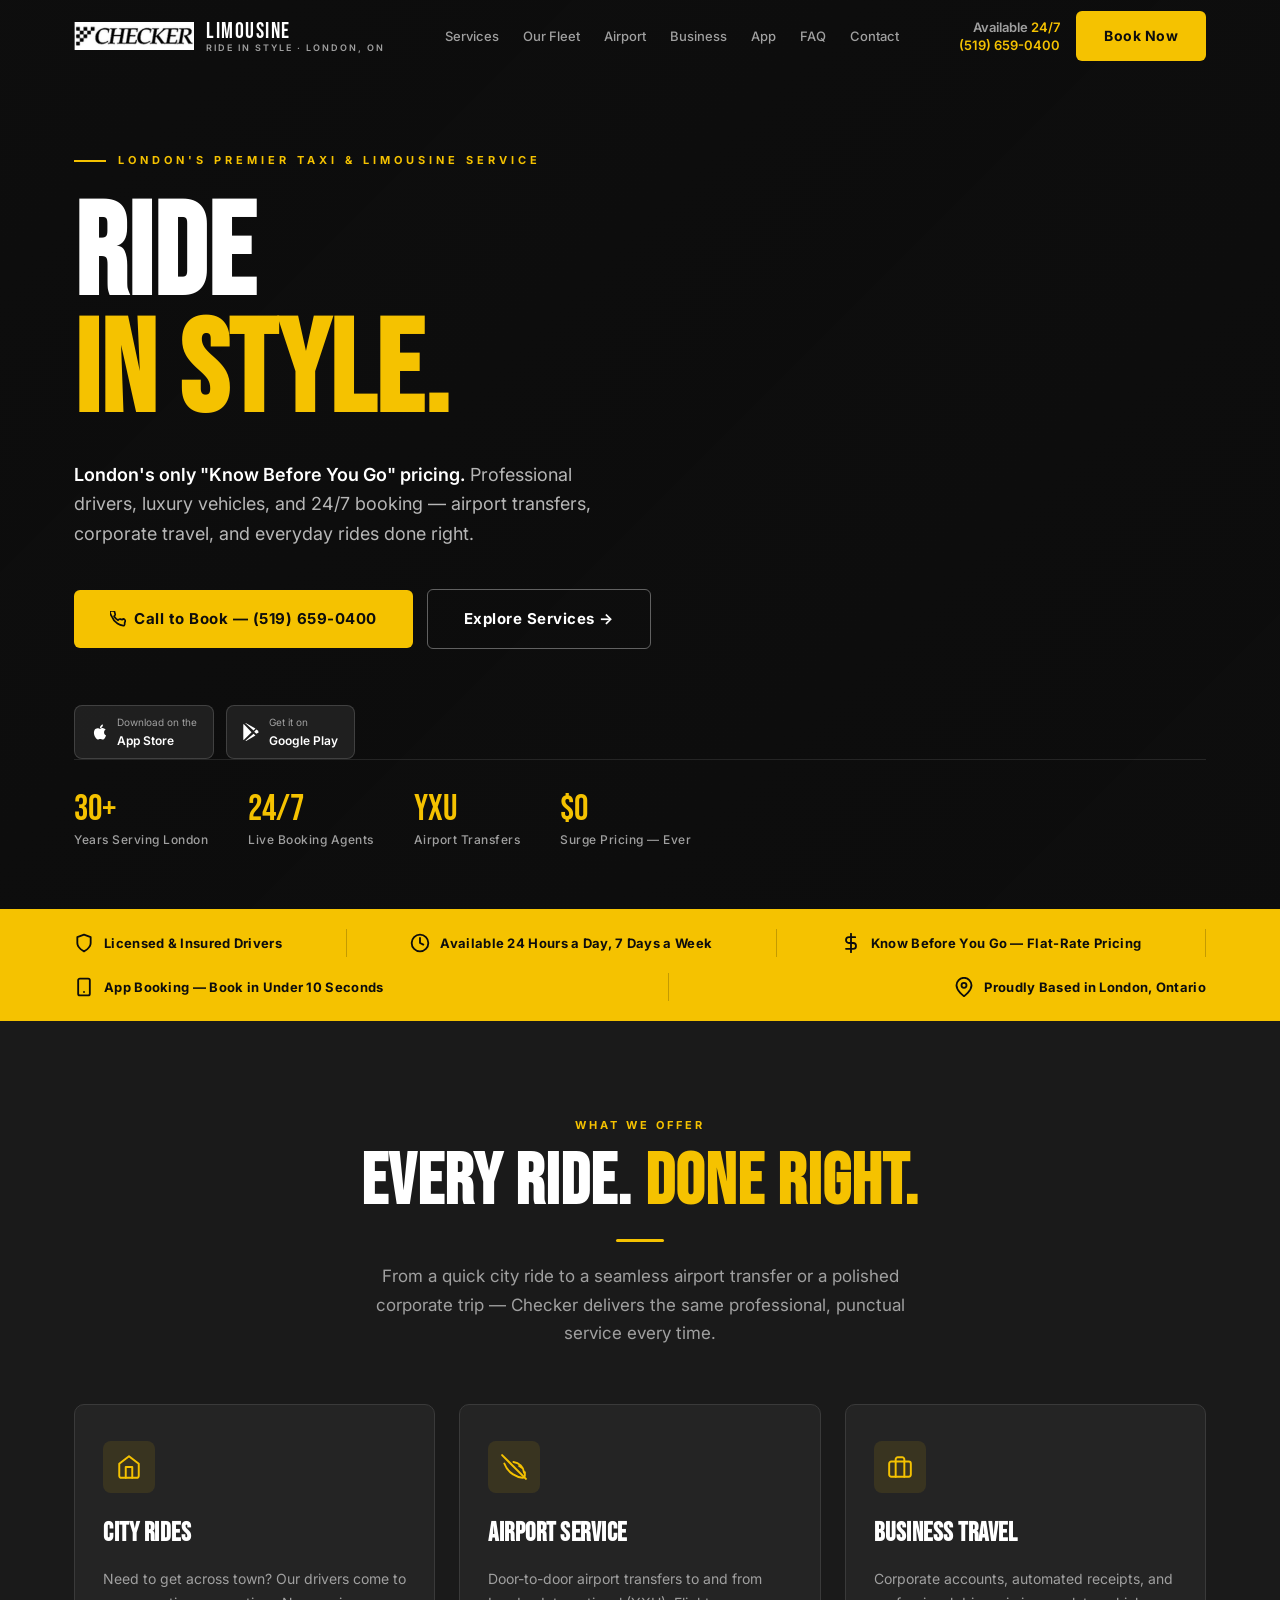
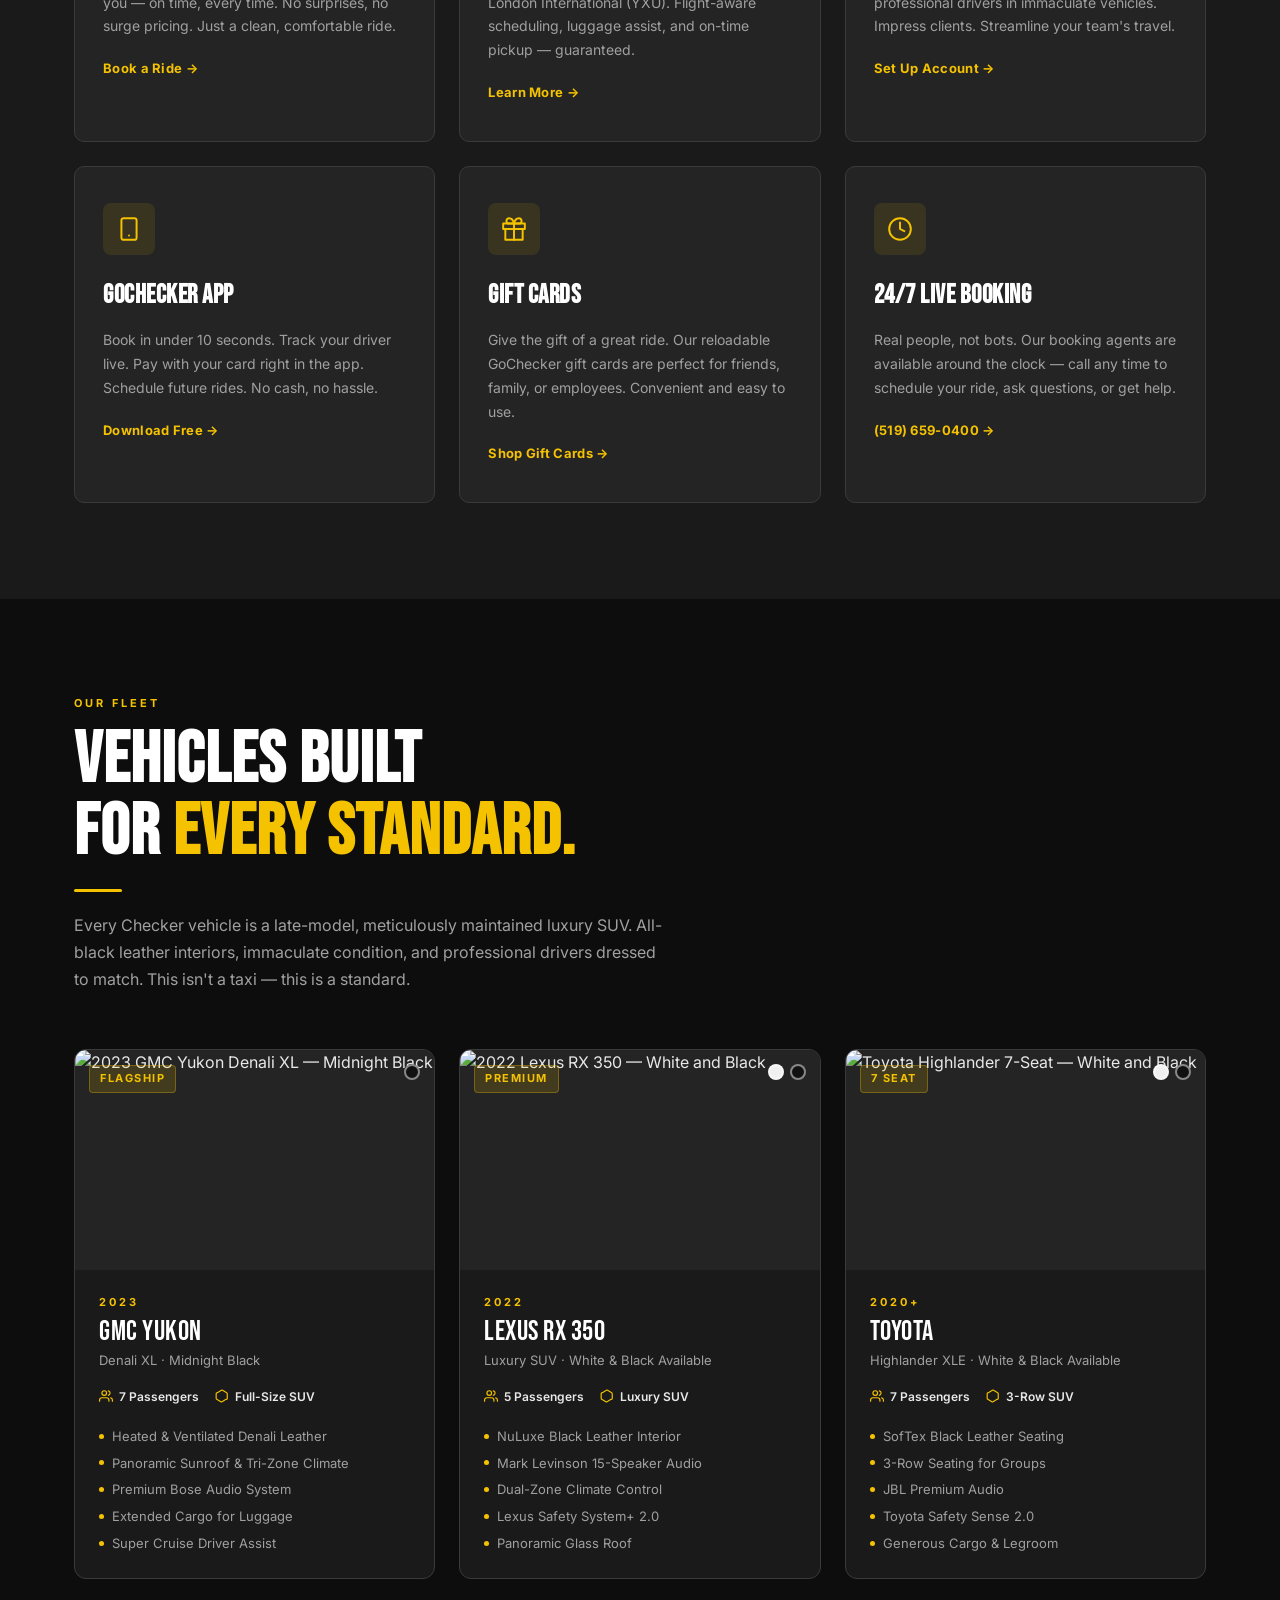
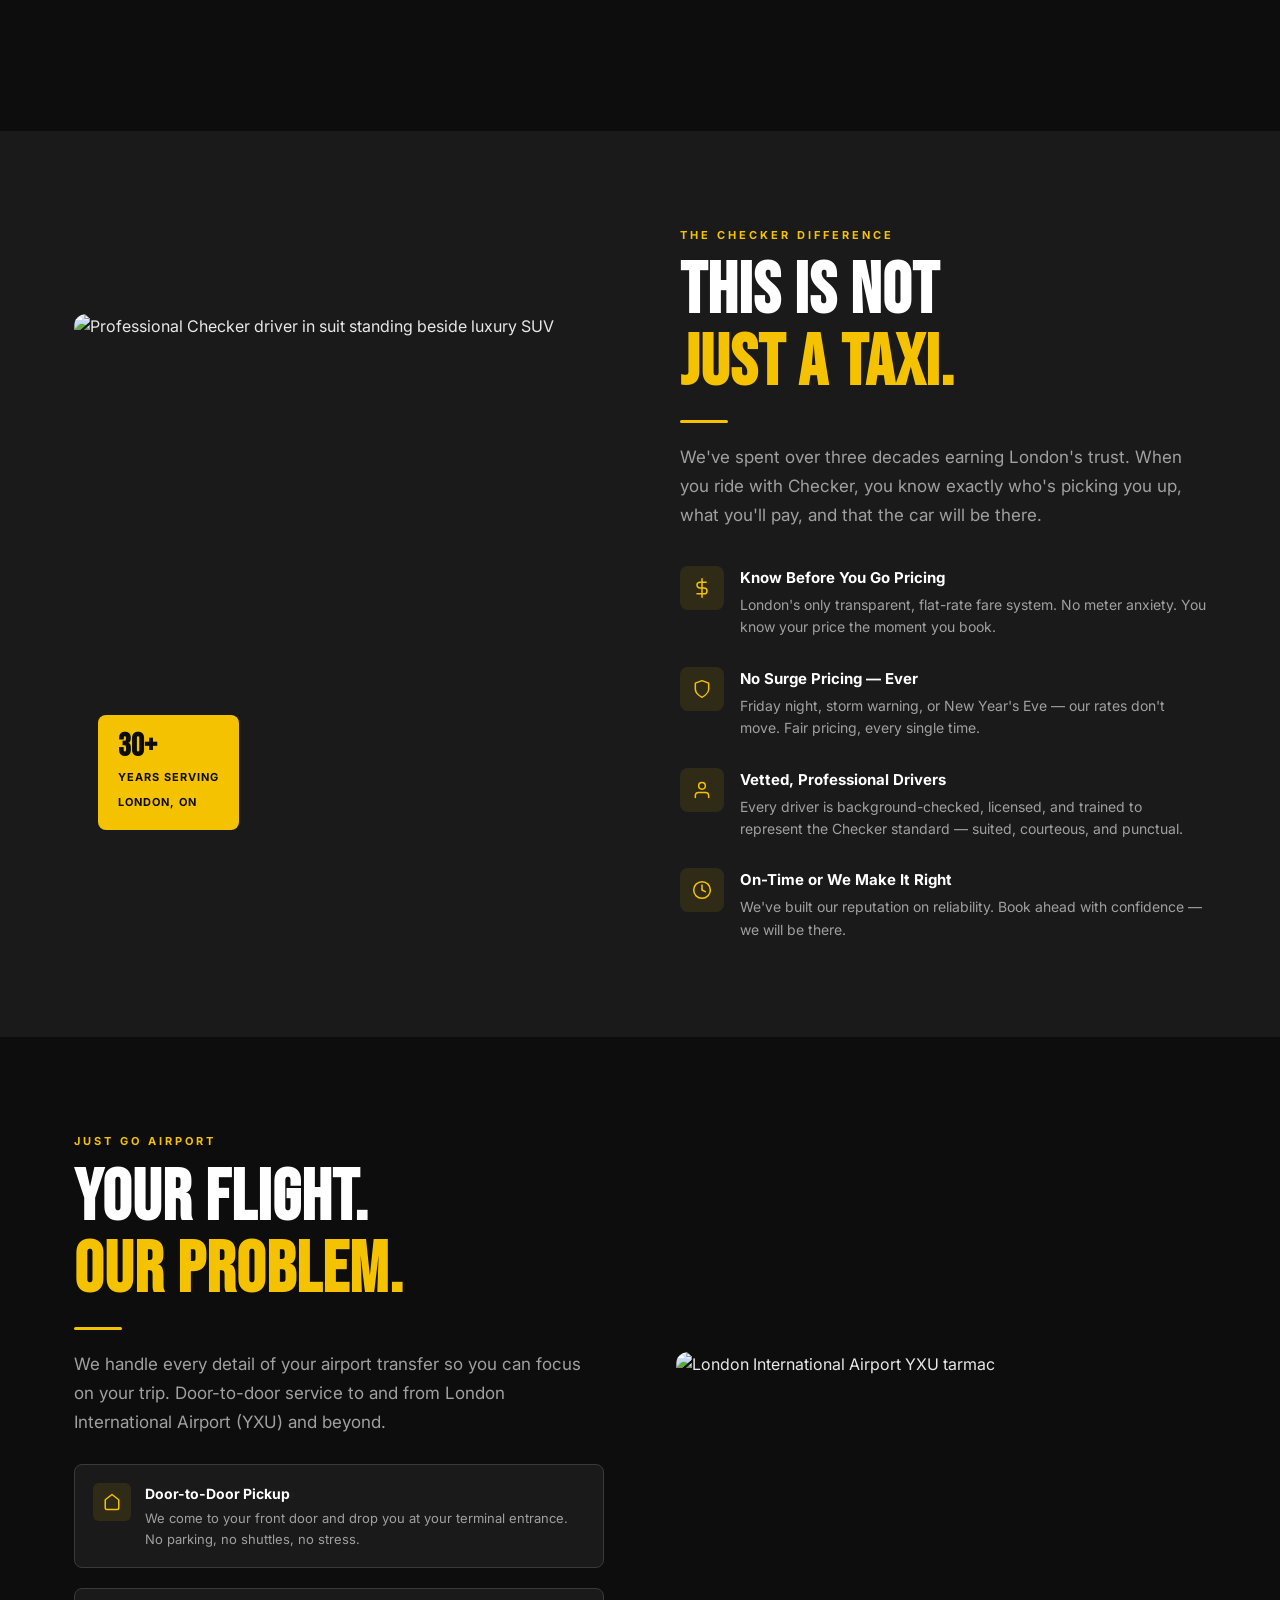
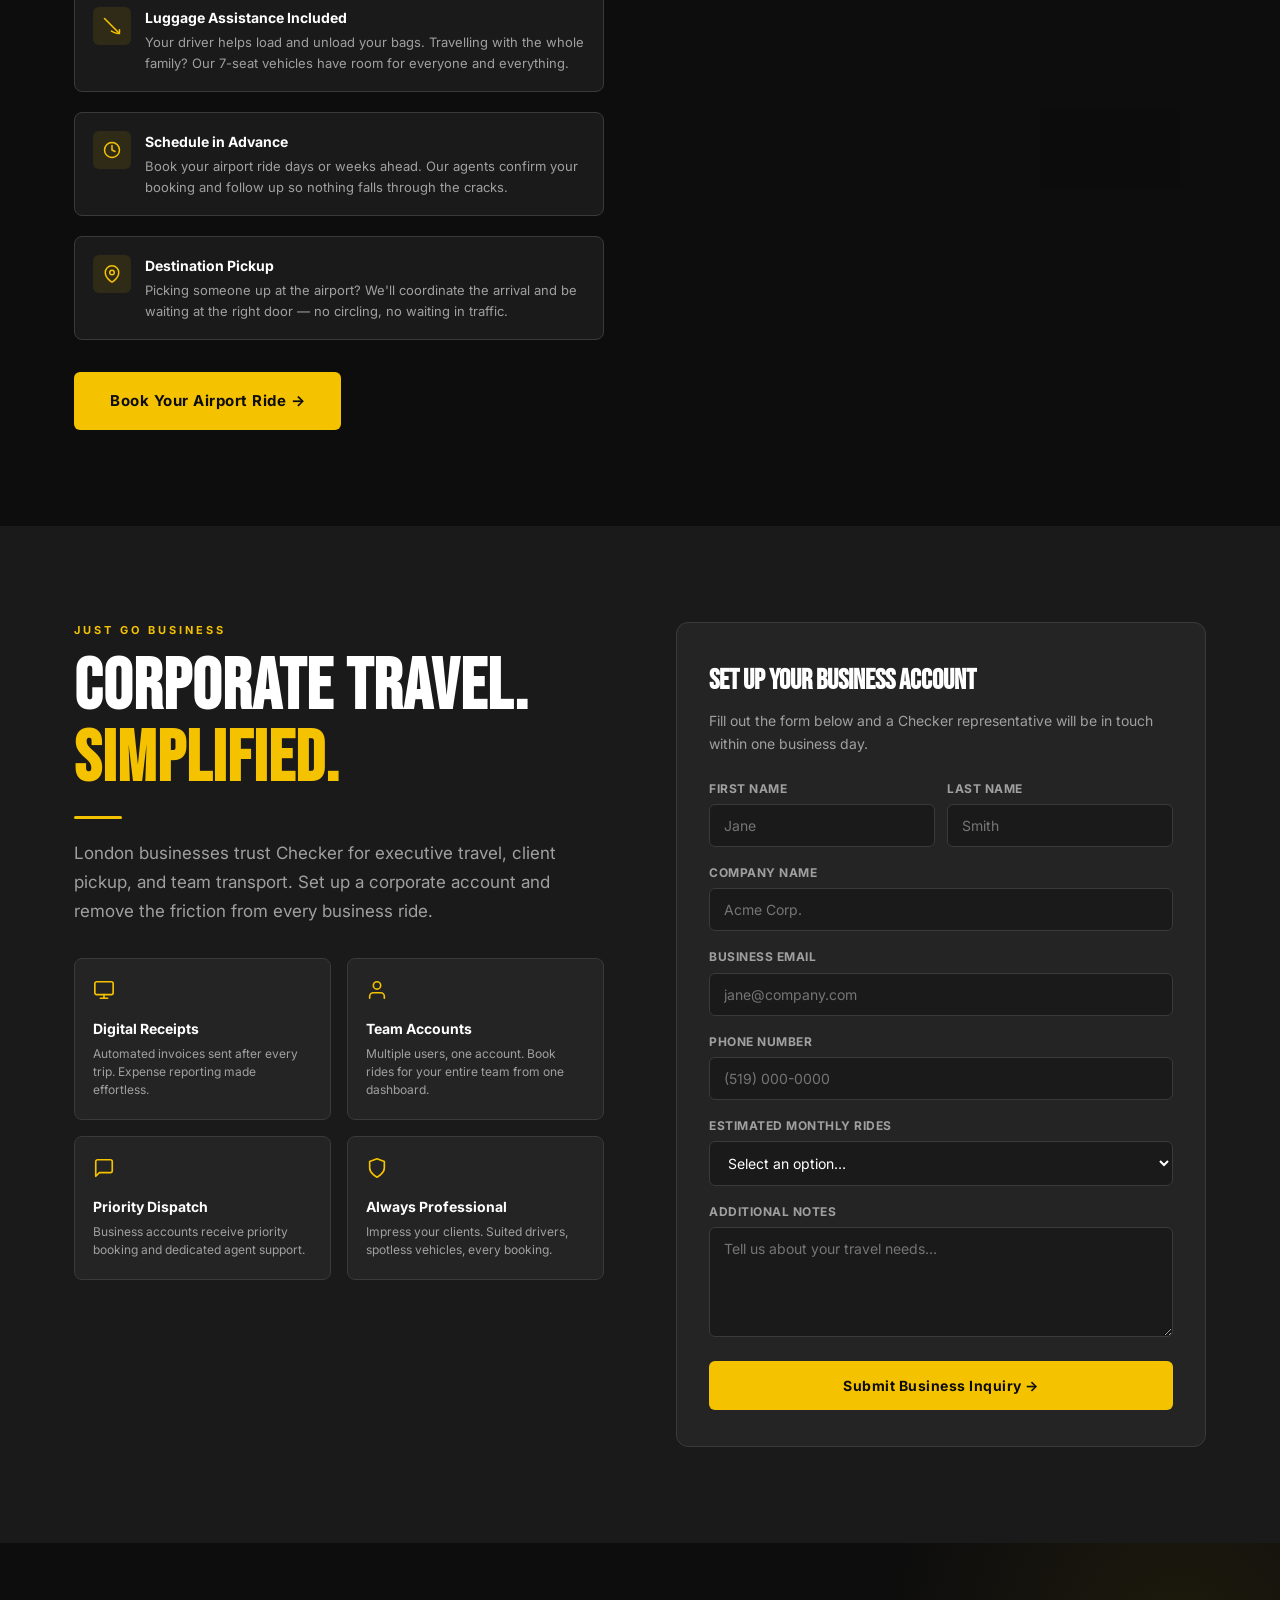
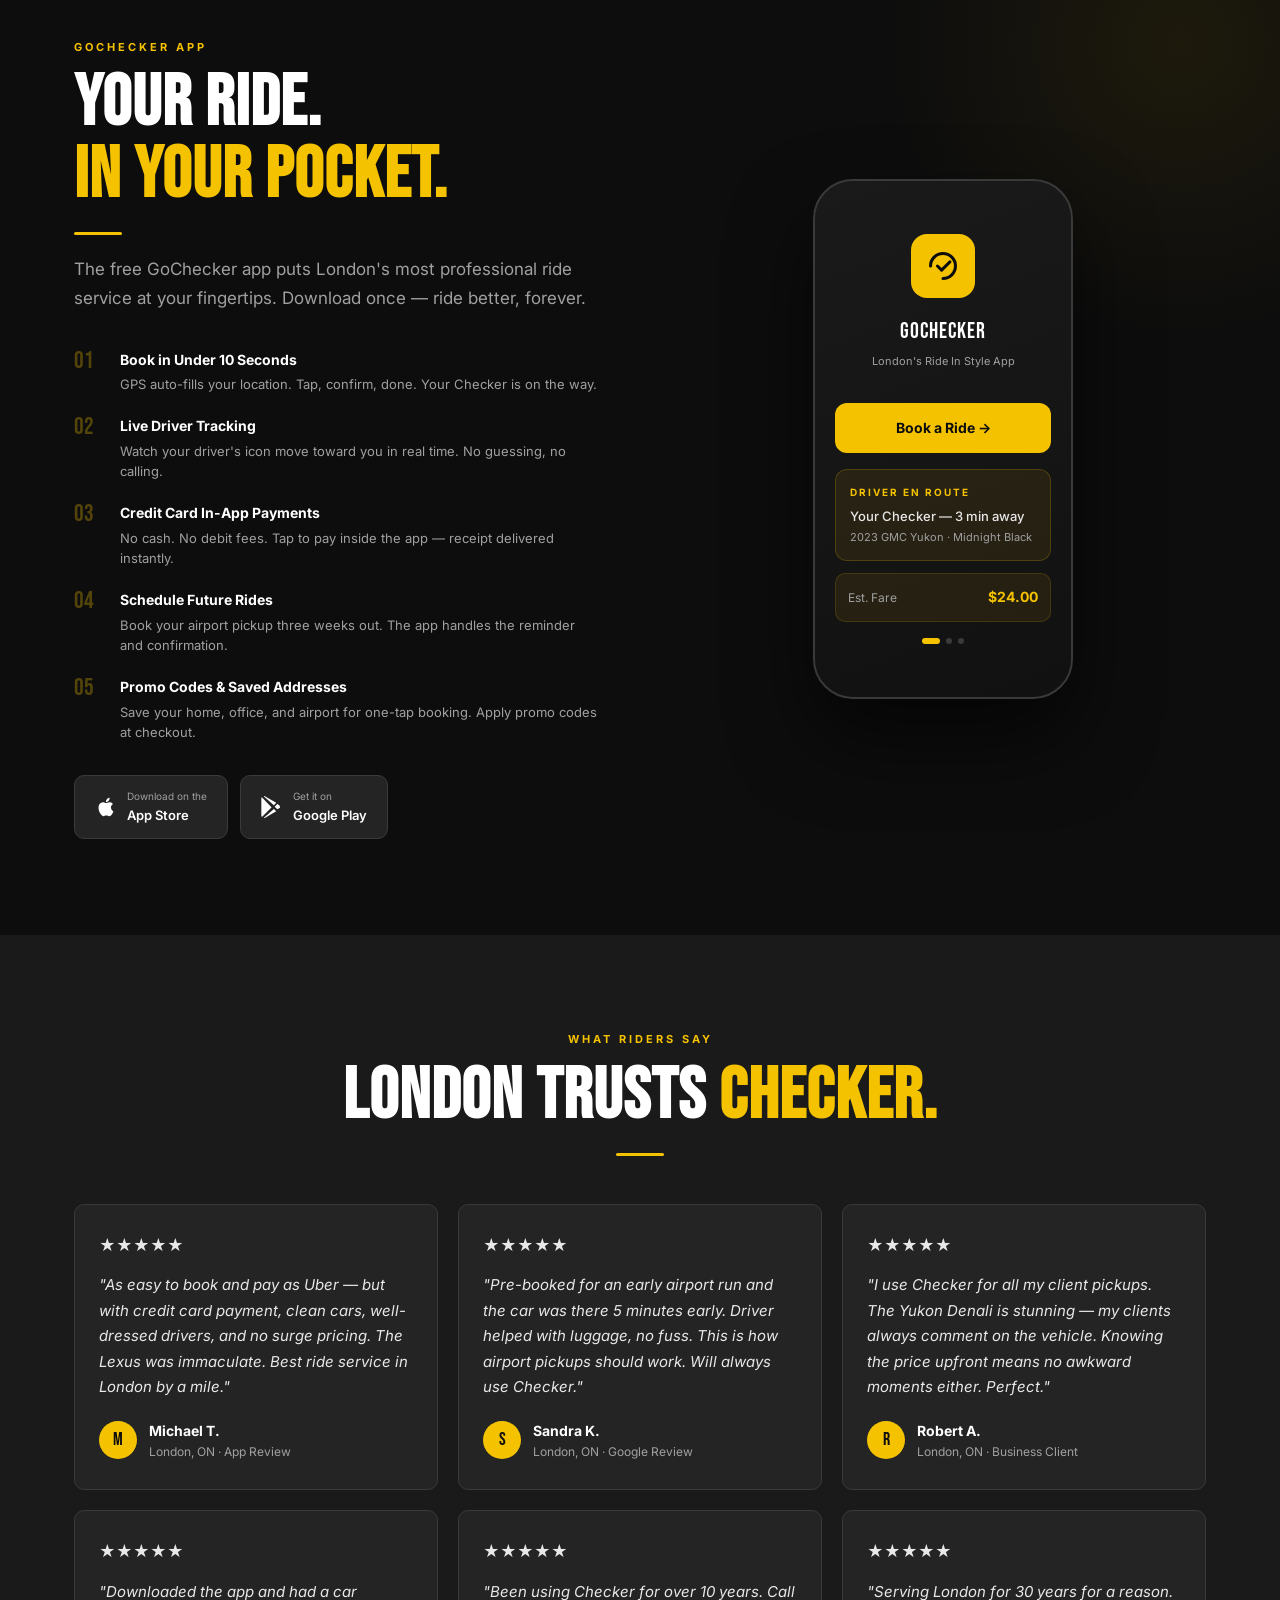
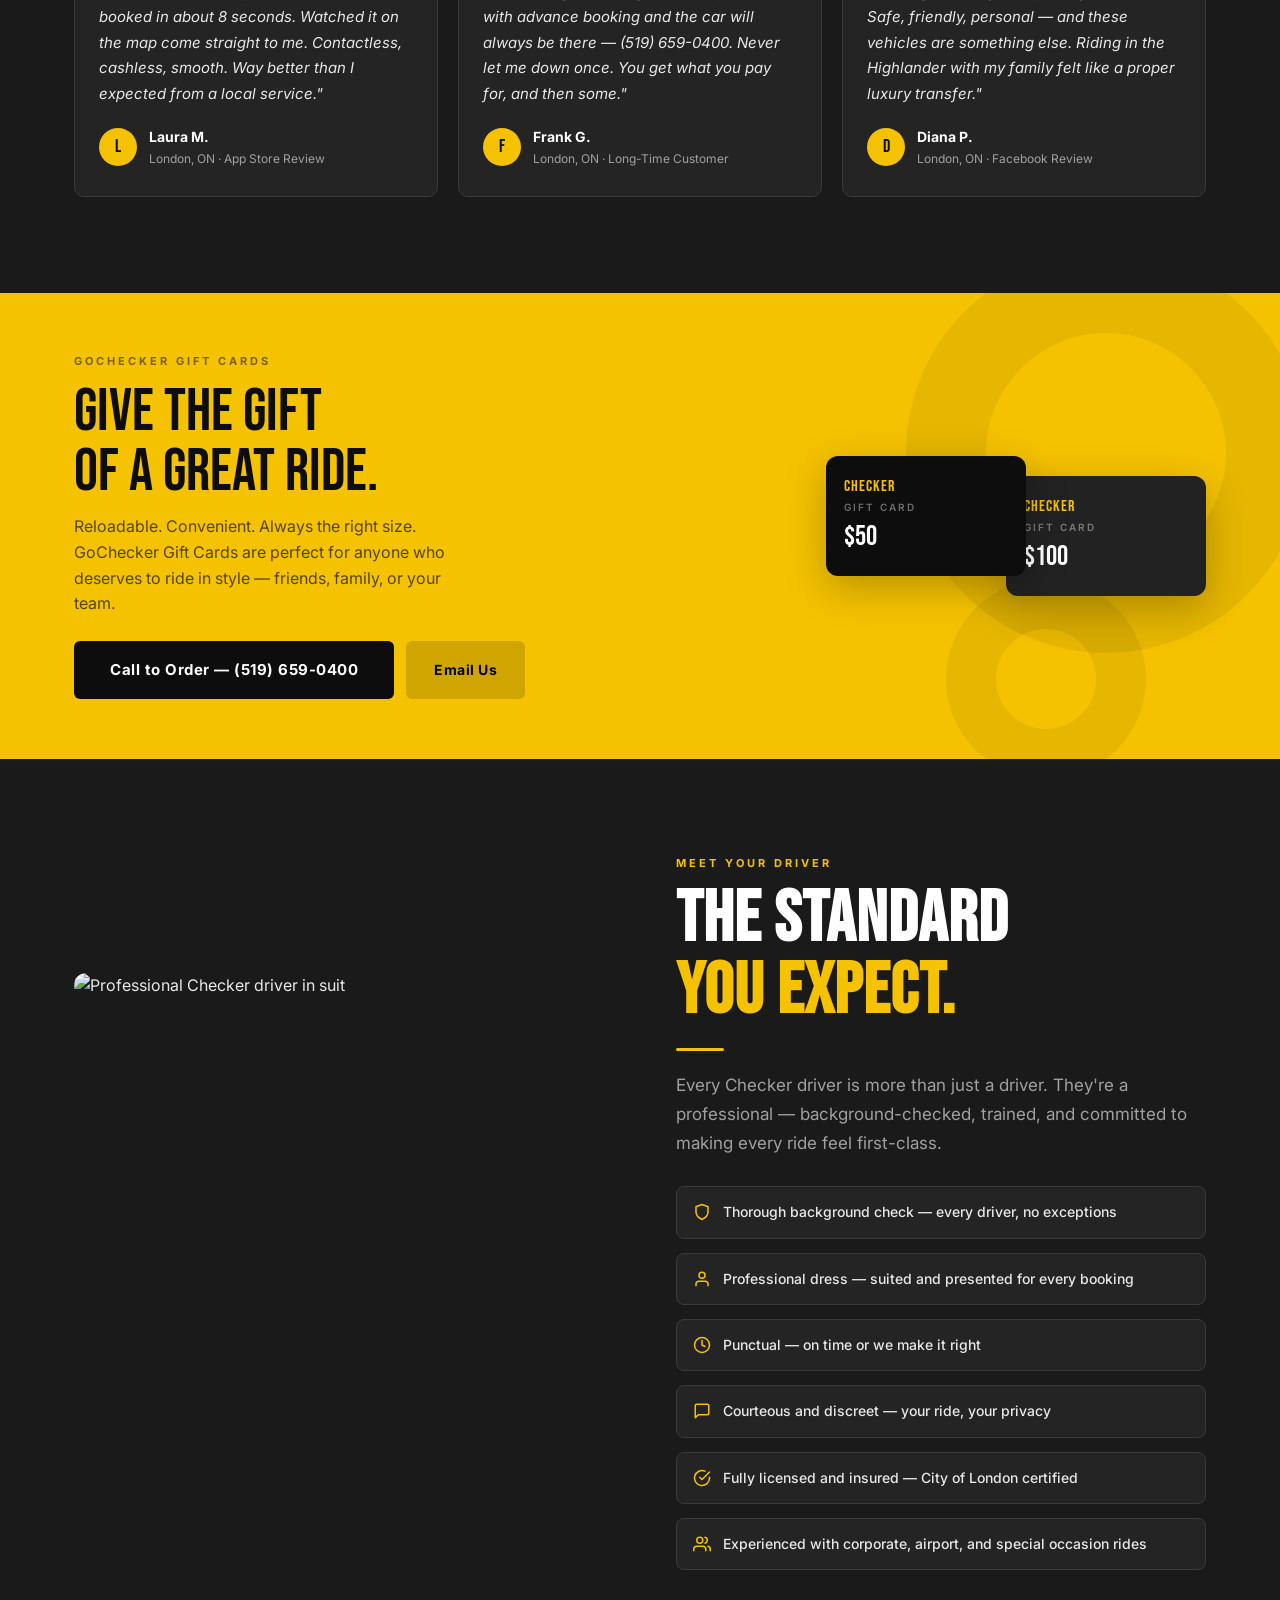
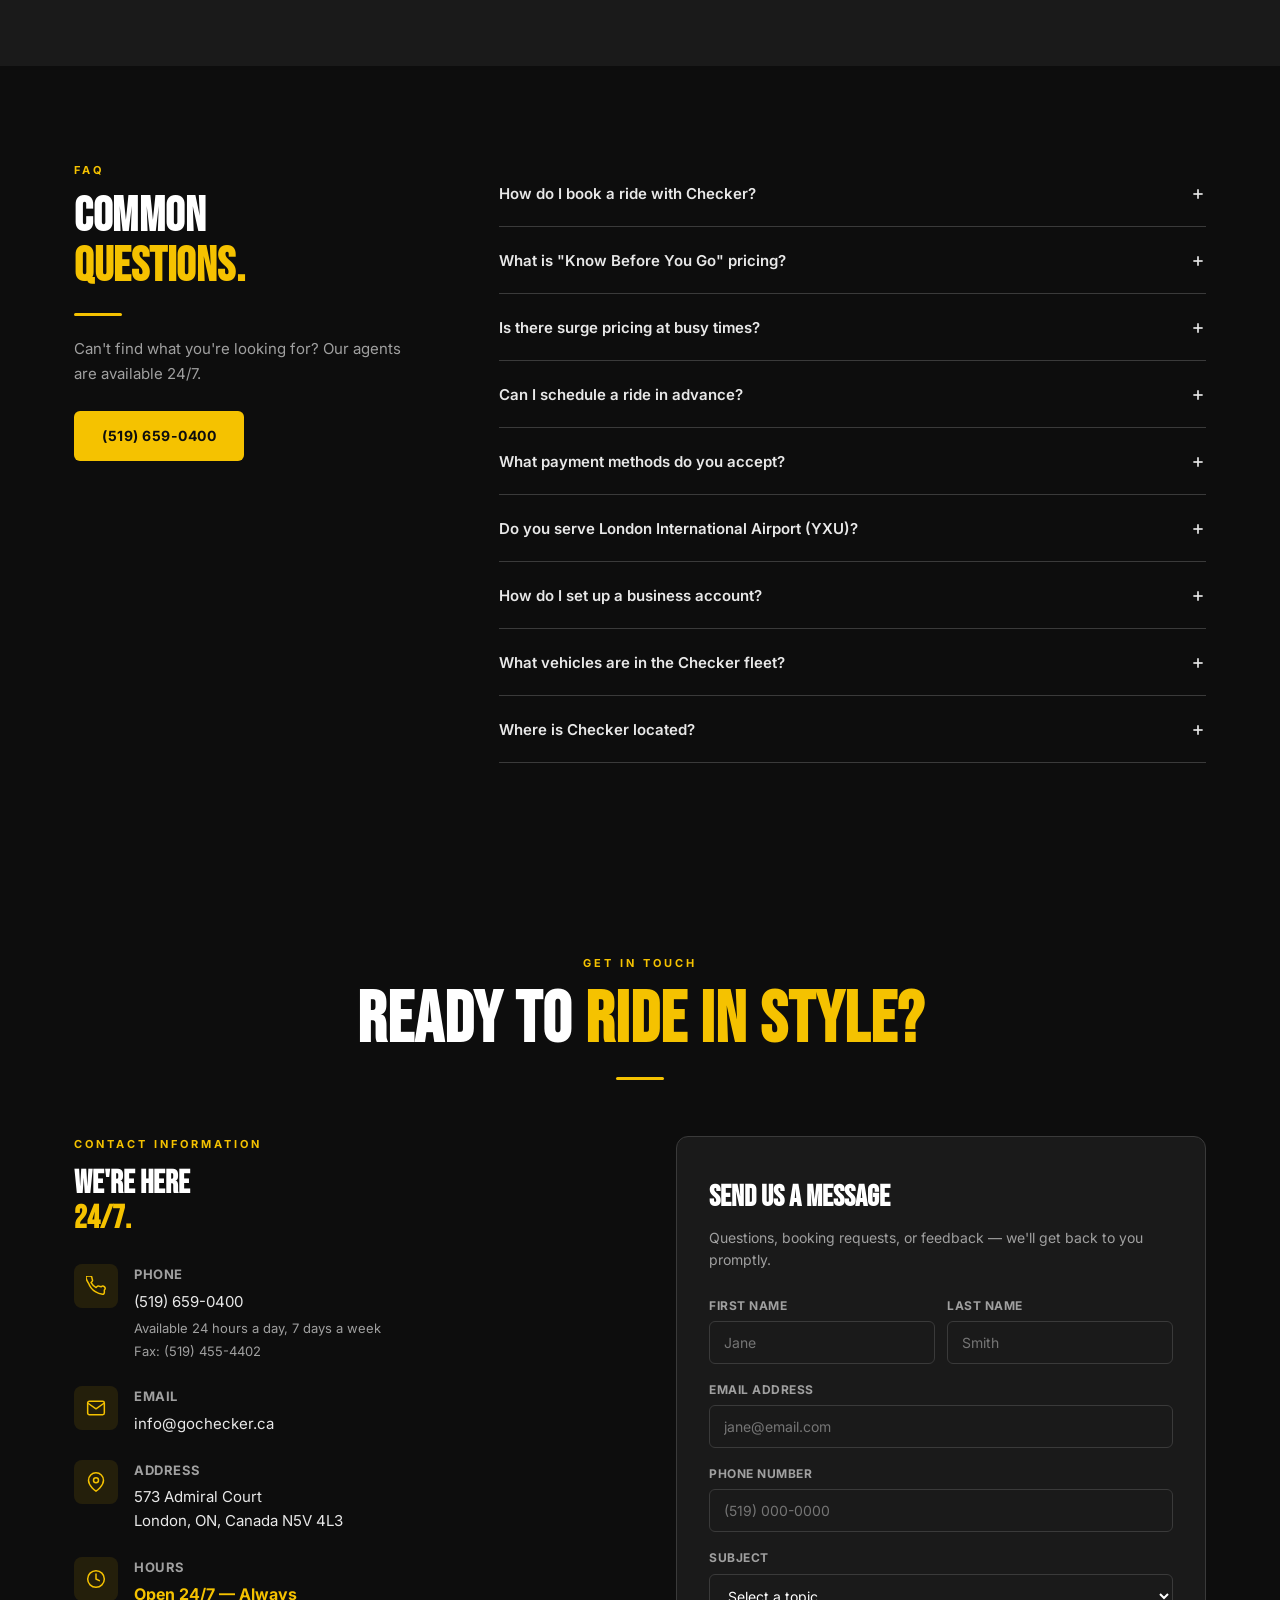
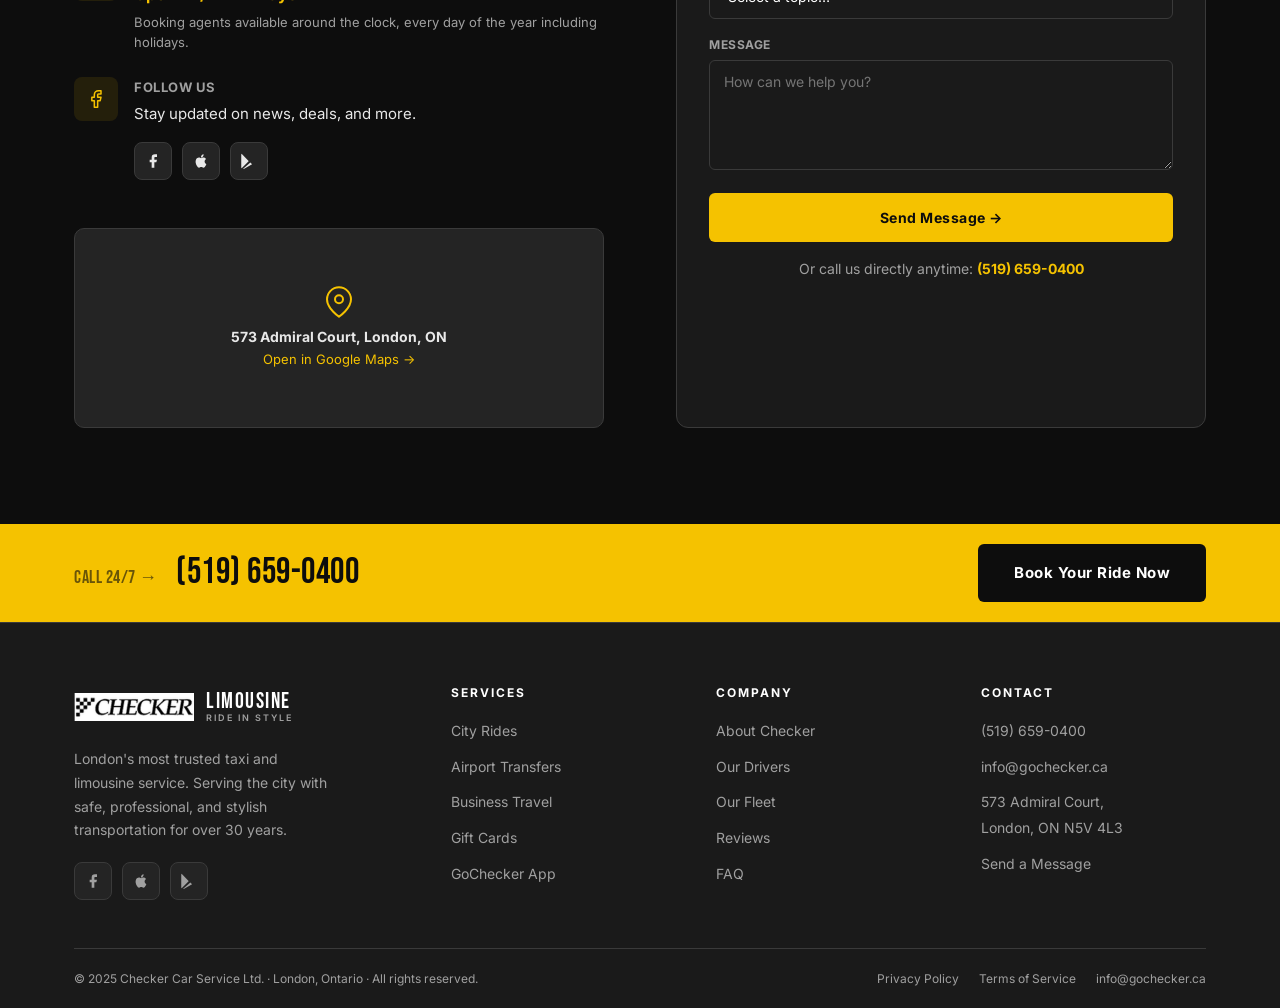
==== commit 6e94151f: "Update vehicle images and passenger counts in index.html" ====
--- a/index.html
+++ b/index.html
@@ -273,9 +273,9 @@
       <!-- 2023 GMC Yukon Denali XL -->
       <div class="fleet-card reveal">
         <div class="fleet-img-wrap">
-<img src="images/yukon.jpg"
-     alt="2023 GMC Yukon Denali XL — Midnight Black"
-     loading="lazy" />
+          <img src="https://encrypted-tbn0.gstatic.com/images?q=tbn:ANd9GcQCgdYRT2MMhBDDNSSClTUcn9qiCNi-9Oppow&s"
+               alt="2023 GMC Yukon Denali XL — Midnight Black"
+               loading="lazy" />
           <div class="fleet-badge"><span class="tag">Flagship</span></div>
           <div class="fleet-color-dots">
             <div class="color-dot dot-black" title="Midnight Black"></div>
@@ -288,7 +288,7 @@
           <div class="fleet-specs">
             <div class="fleet-spec">
               <svg viewBox="0 0 24 24"><path d="M17 21v-2a4 4 0 00-4-4H5a4 4 0 00-4 4v2"/><circle cx="9" cy="7" r="4"/><path d="M23 21v-2a4 4 0 00-3-3.87"/><path d="M16 3.13a4 4 0 010 7.75"/></svg>
-              6 Passengers
+              7 Passengers
             </div>
             <div class="fleet-spec">
               <svg viewBox="0 0 24 24"><path d="M21 16V8a2 2 0 00-1-1.73l-7-4a2 2 0 00-2 0l-7 4A2 2 0 002 8v8a2 2 0 001 1.73l7 4a2 2 0 002 0l7-4A2 2 0 0021 16z"/></svg>
@@ -308,9 +308,9 @@
       <!-- 2022 Lexus RX 350 -->
       <div class="fleet-card reveal">
         <div class="fleet-img-wrap">
-<img src="images/lexusrx350.jpg"
-     alt="2022 Lexus RX 350 — White and Black"
-     loading="lazy" />
+          <img src="https://hips.hearstapps.com/amv-prod-cad-assets.s3.amazonaws.com/vdat/submodels/lexus_rx_lexus-rx350_2022-1644254241773.jpg?fill=18:11&resize=640:*"
+               alt="2022 Lexus RX 350 — White and Black"
+               loading="lazy" />
           <div class="fleet-badge"><span class="tag">Premium</span></div>
           <div class="fleet-color-dots">
             <div class="color-dot dot-white" title="Ultra White"></div>
@@ -344,9 +344,9 @@
       <!-- Toyota Highlander 2020+ -->
       <div class="fleet-card reveal">
         <div class="fleet-img-wrap">
-<img src="images/highlander.jpg"
-     alt="Toyota Highlander 7-Seat — White and Black"
-     loading="lazy" />
+          <img src="https://images.hgmsites.net/med/2022-toyota-highlander-xle-fwd-natl-angular-front-exterior-view_100820313_m.jpg"
+               alt="Toyota Highlander 7-Seat — White and Black"
+               loading="lazy" />
           <div class="fleet-badge"><span class="tag">7 Seat</span></div>
           <div class="fleet-color-dots">
             <div class="color-dot dot-white" title="Blizzard Pearl White"></div>
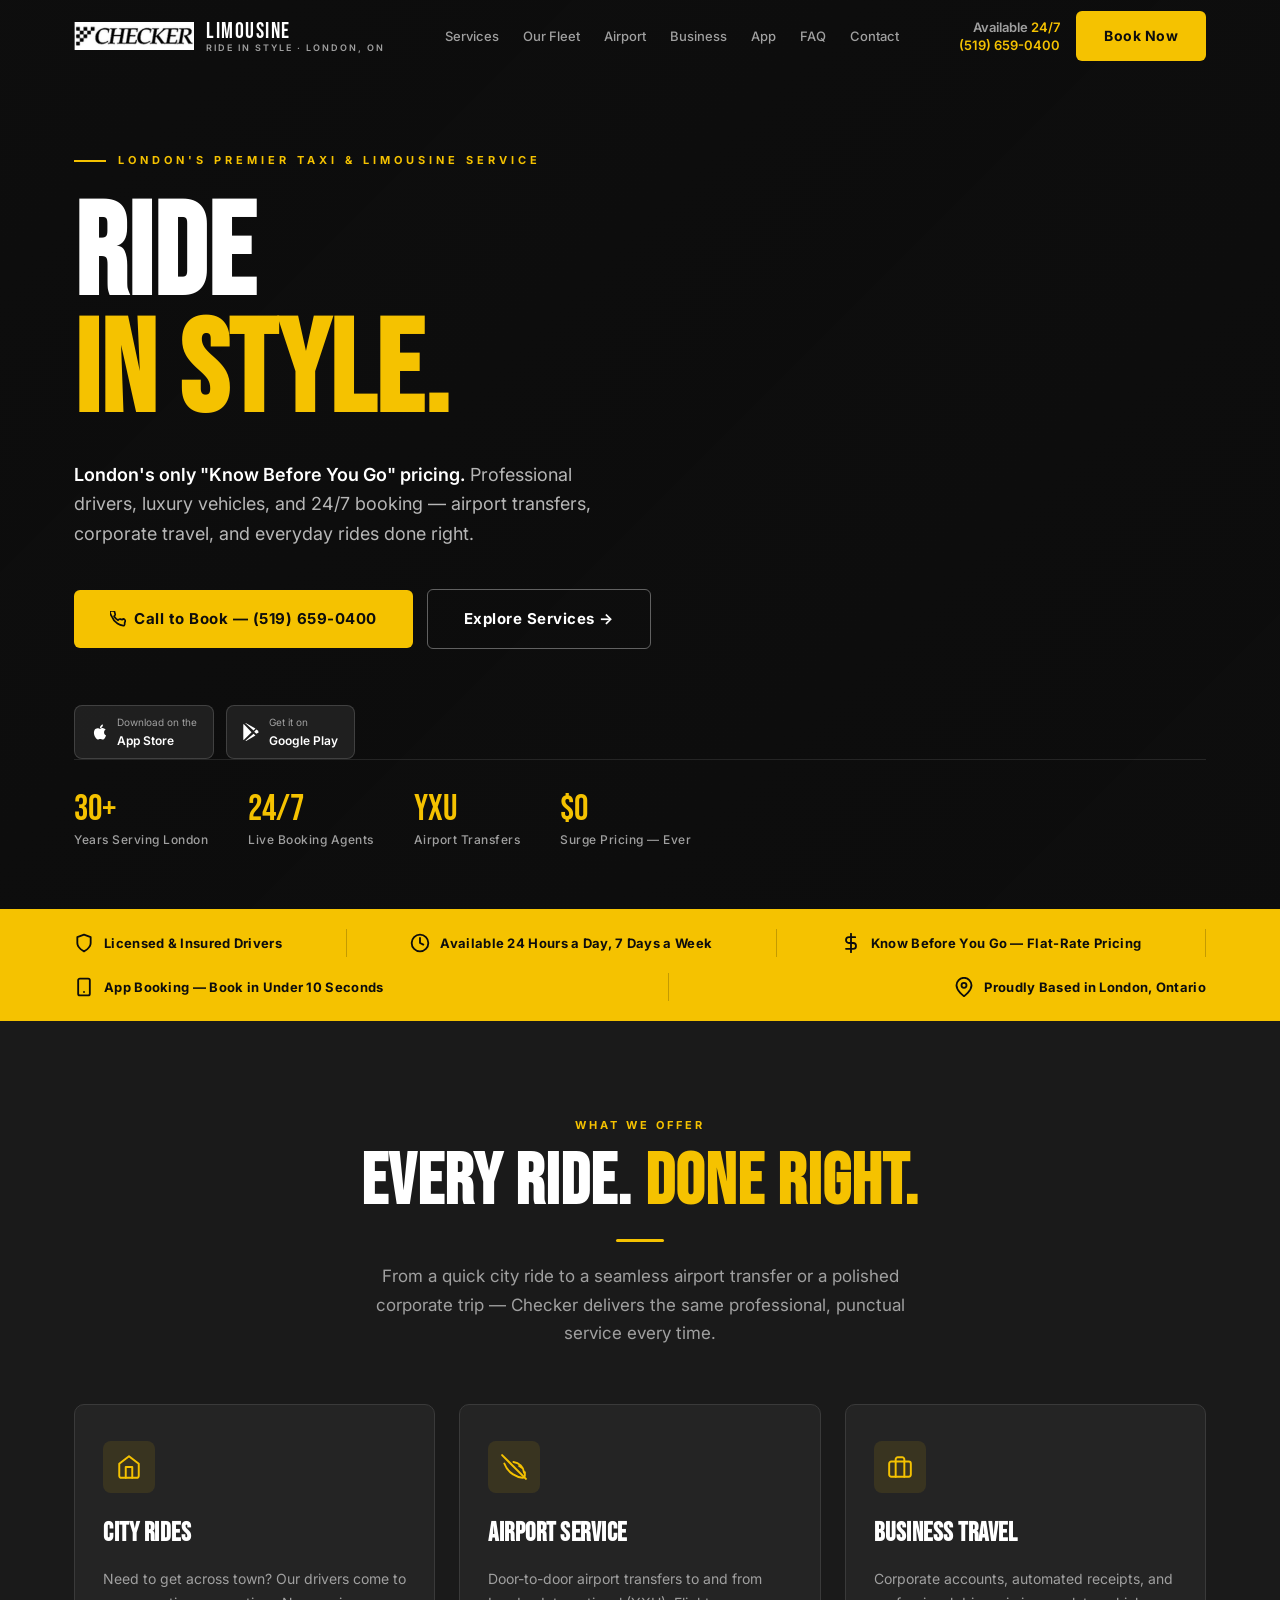
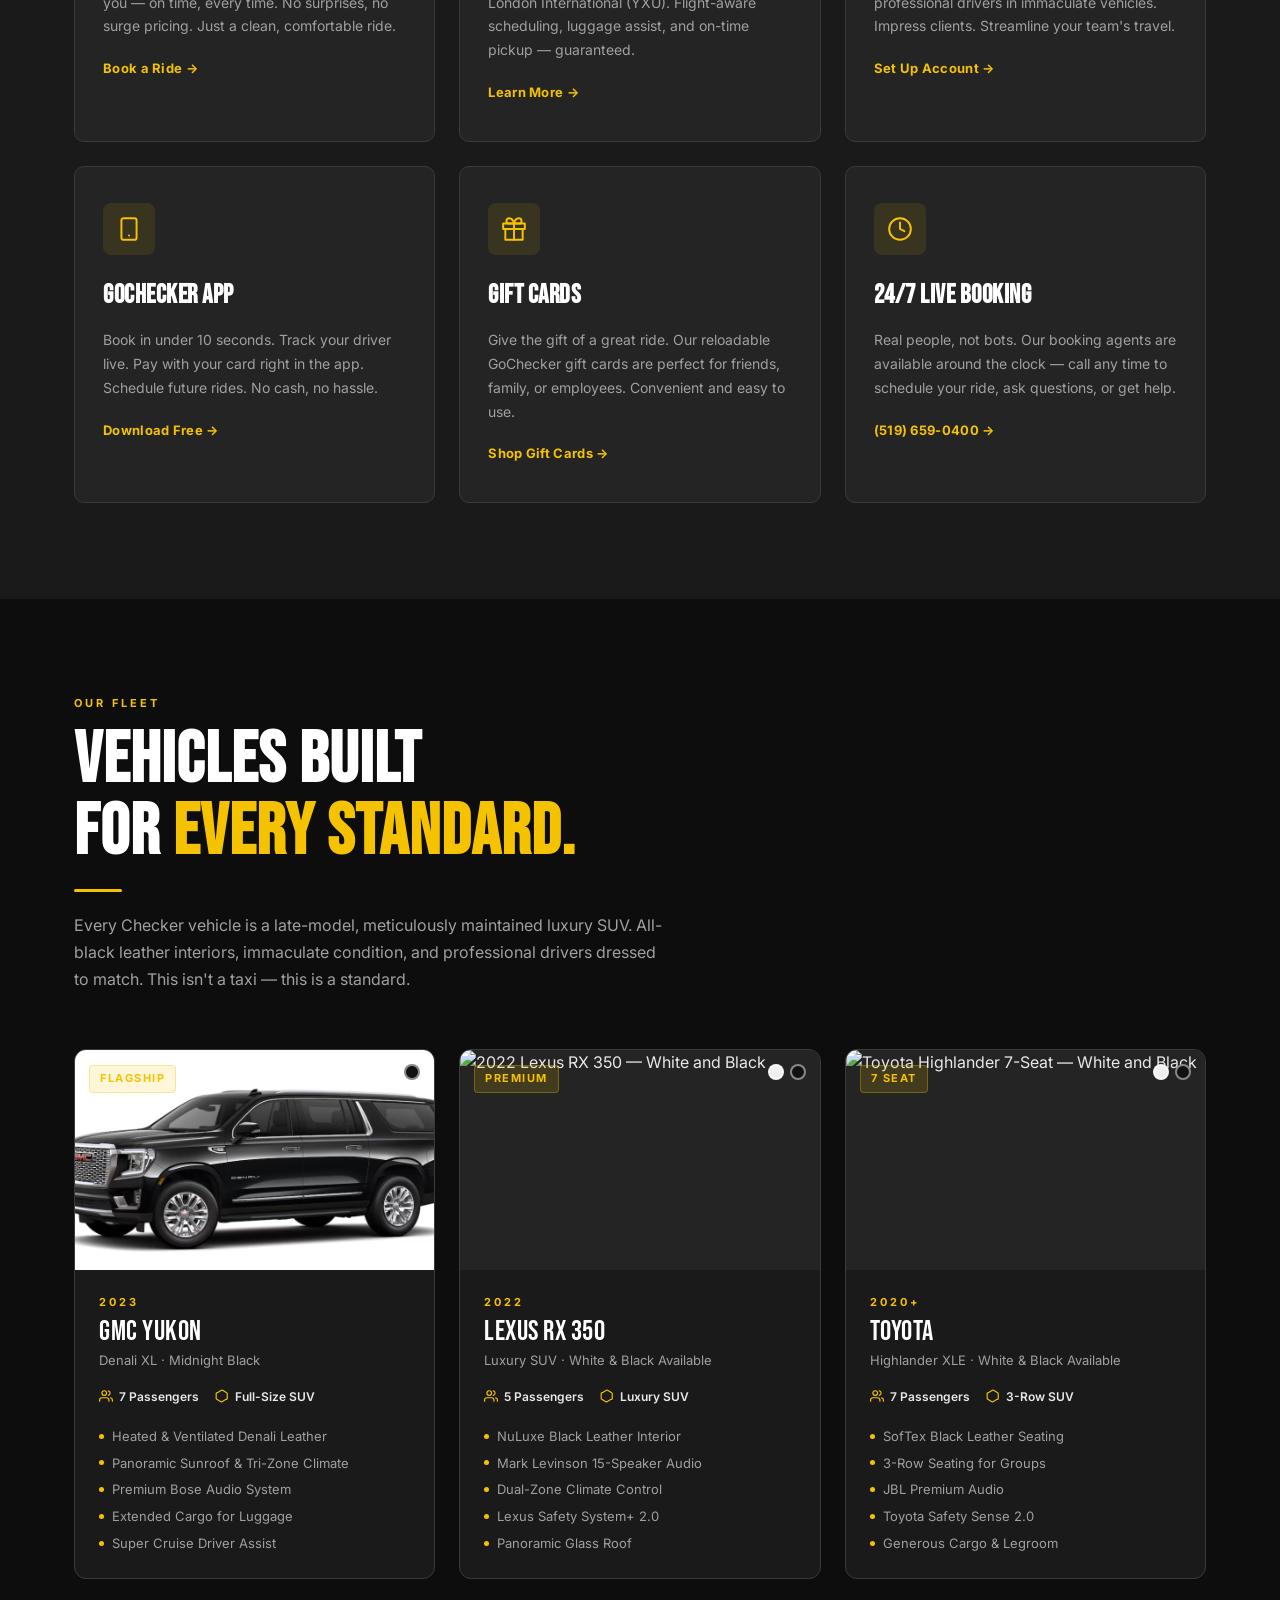
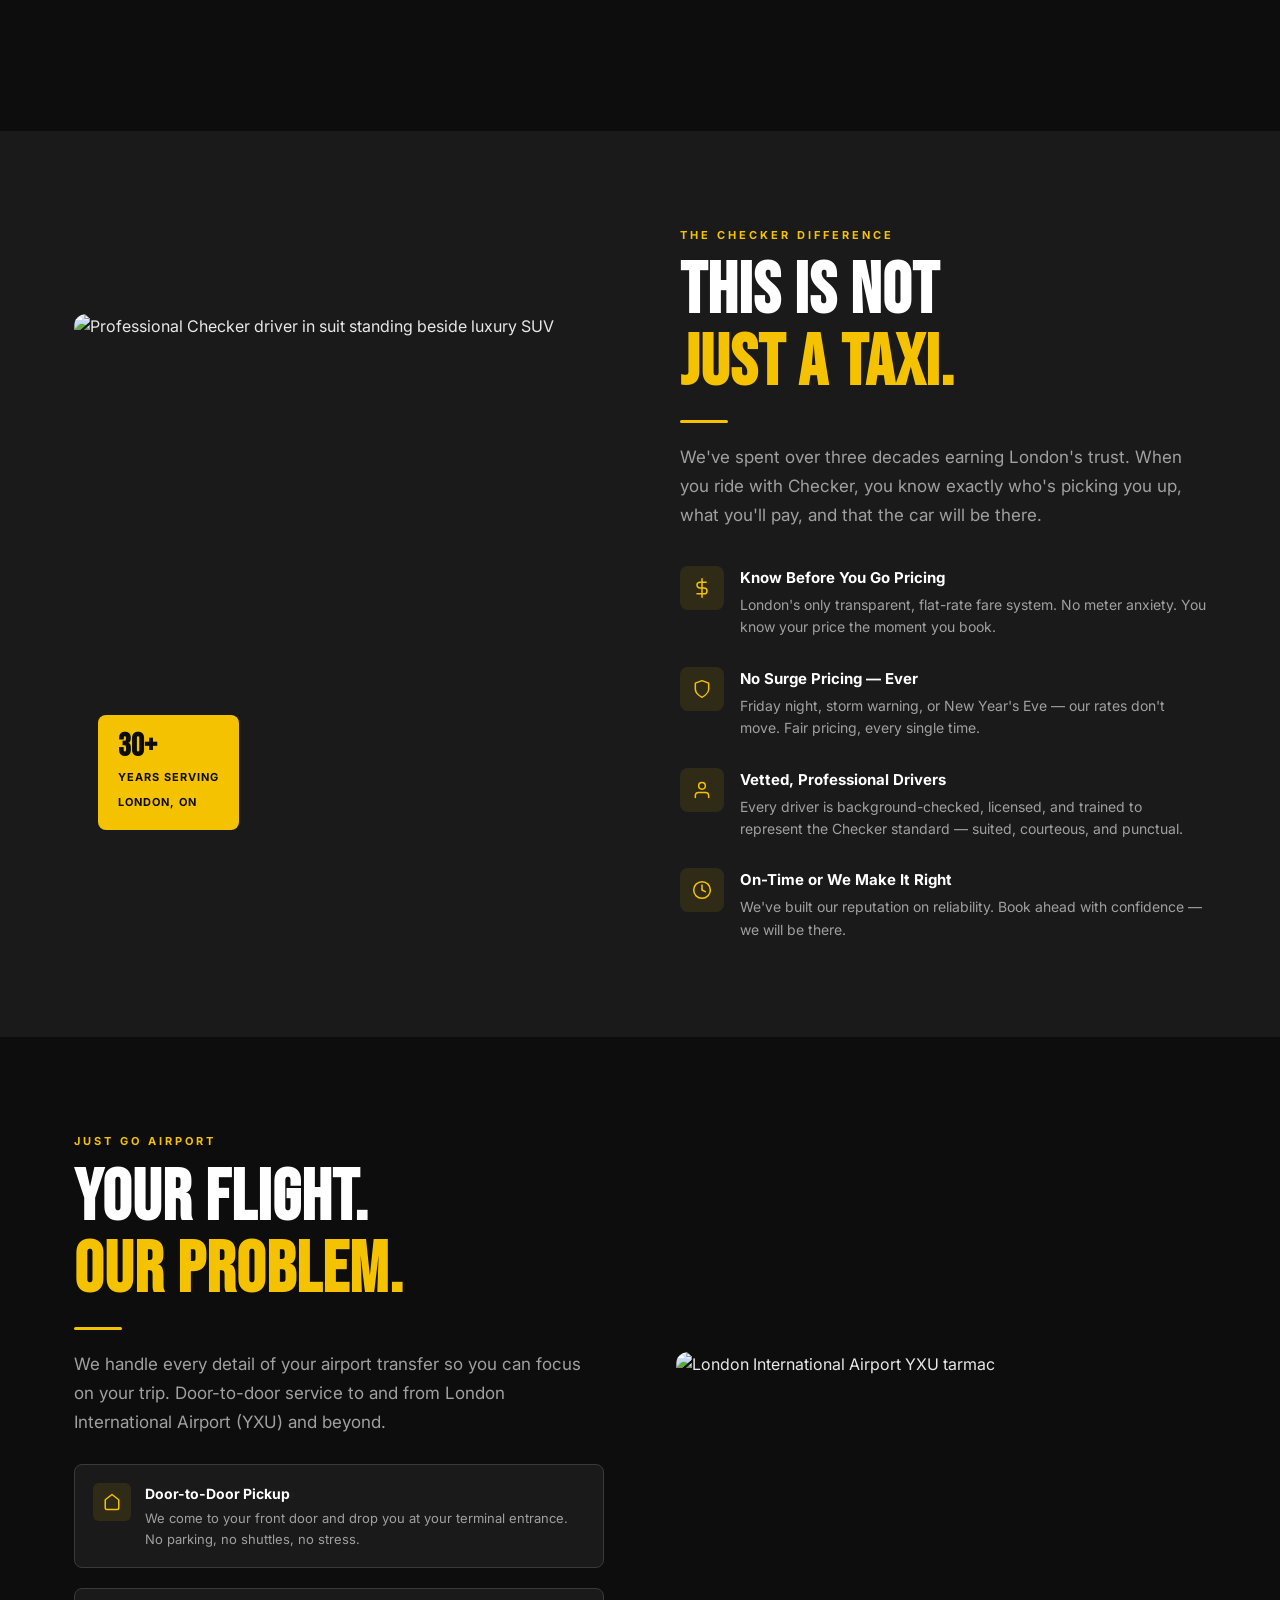
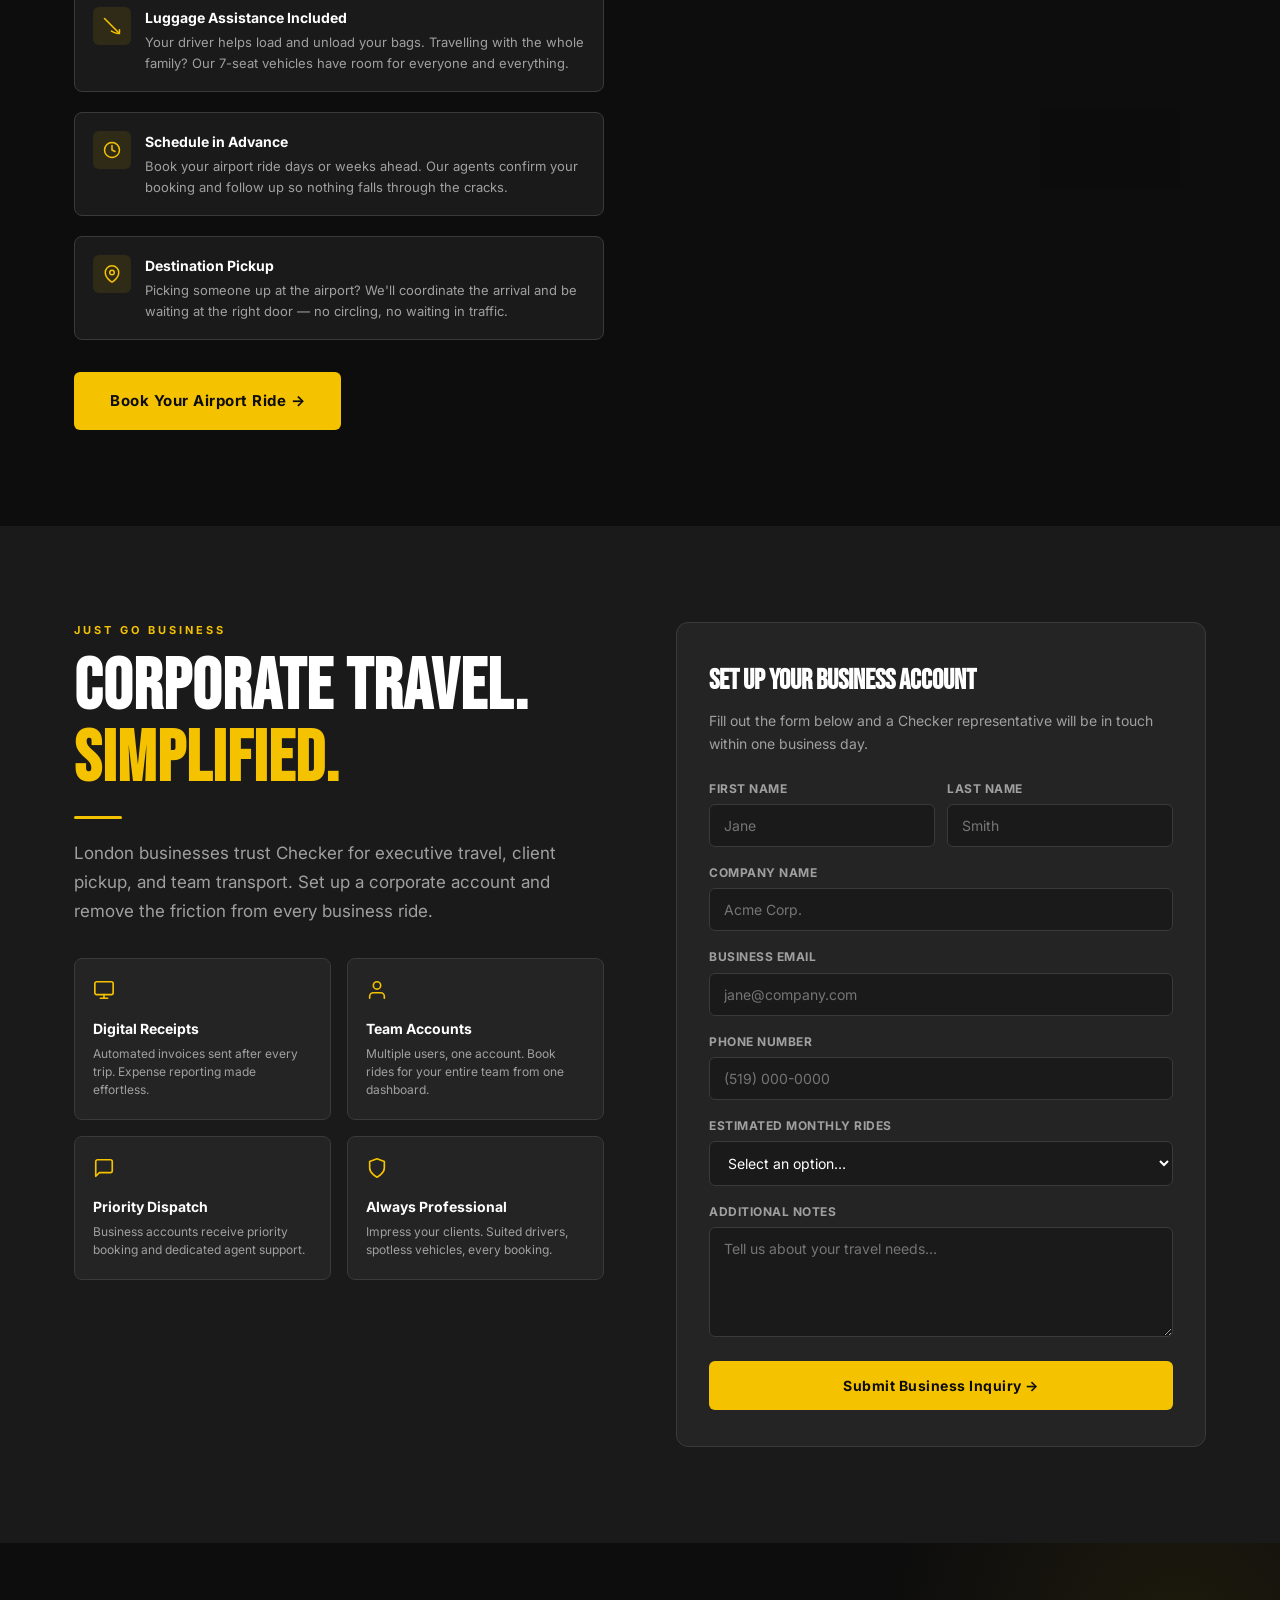
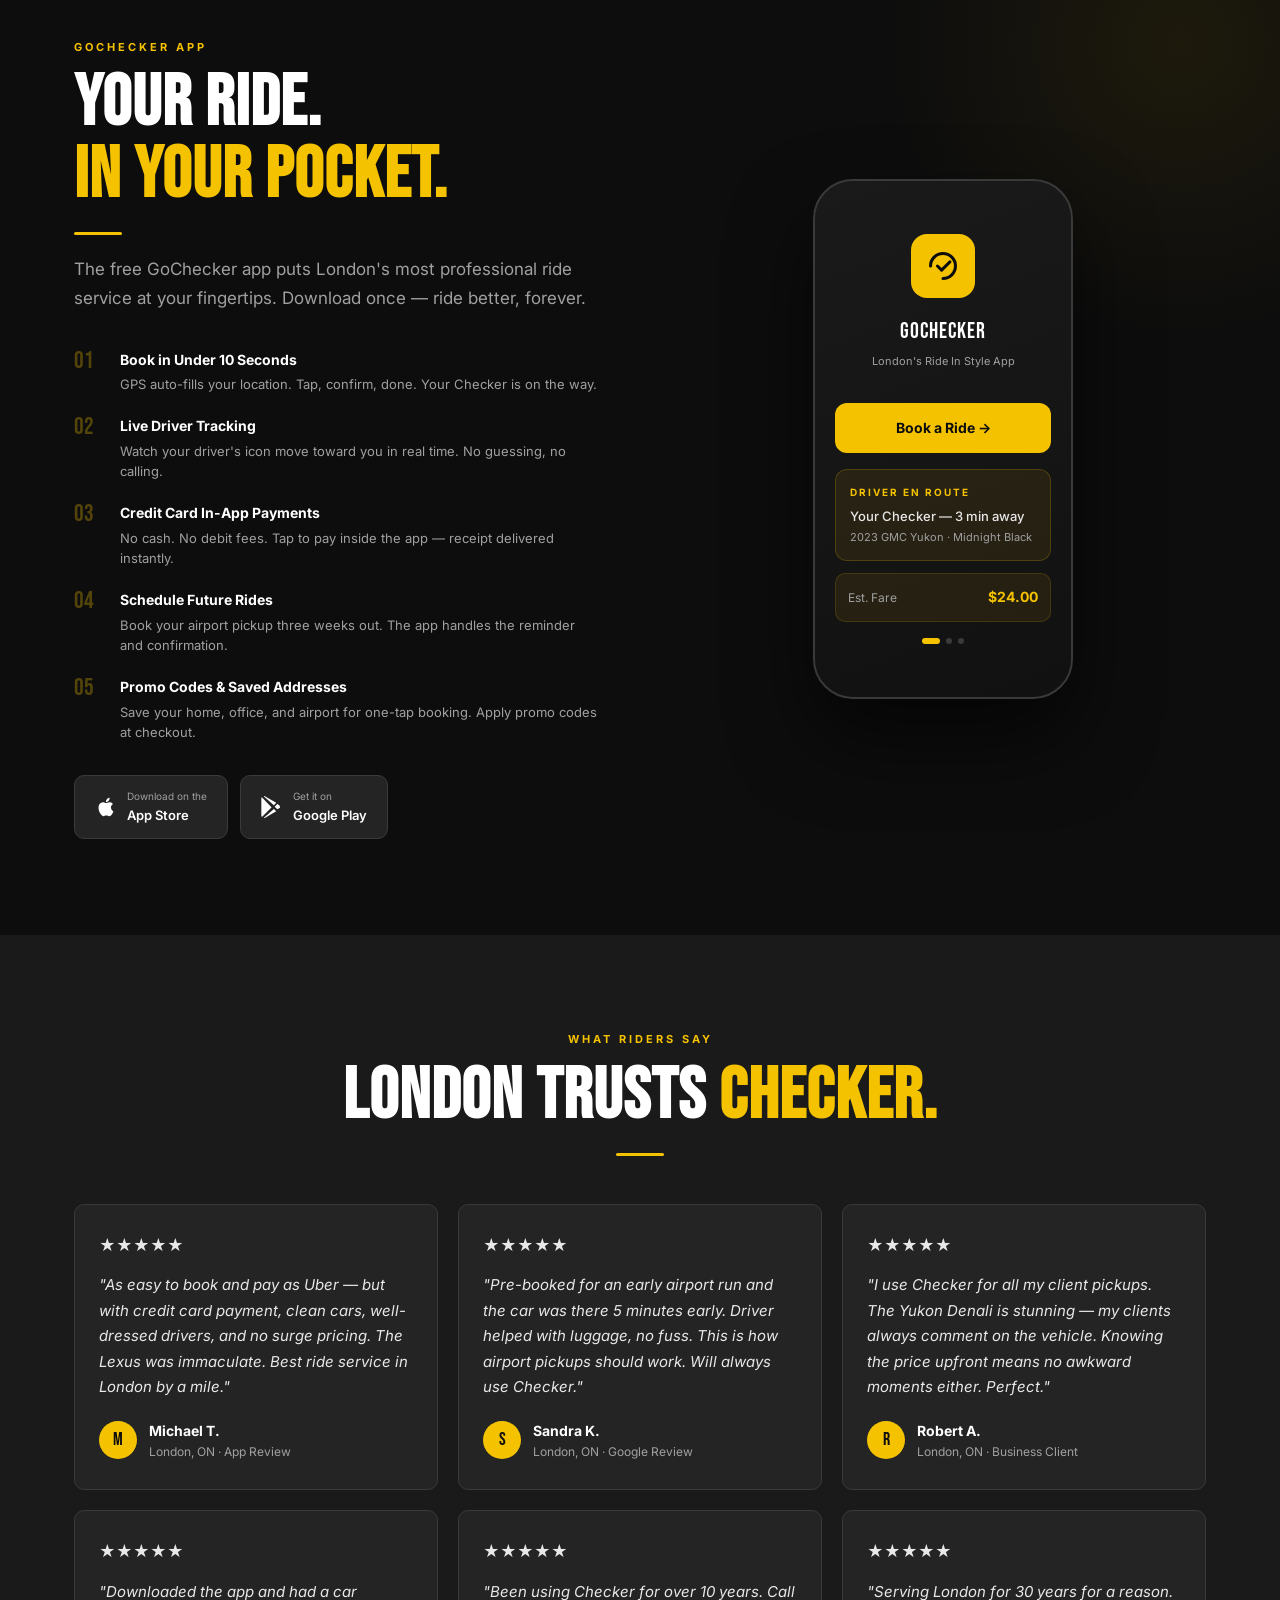
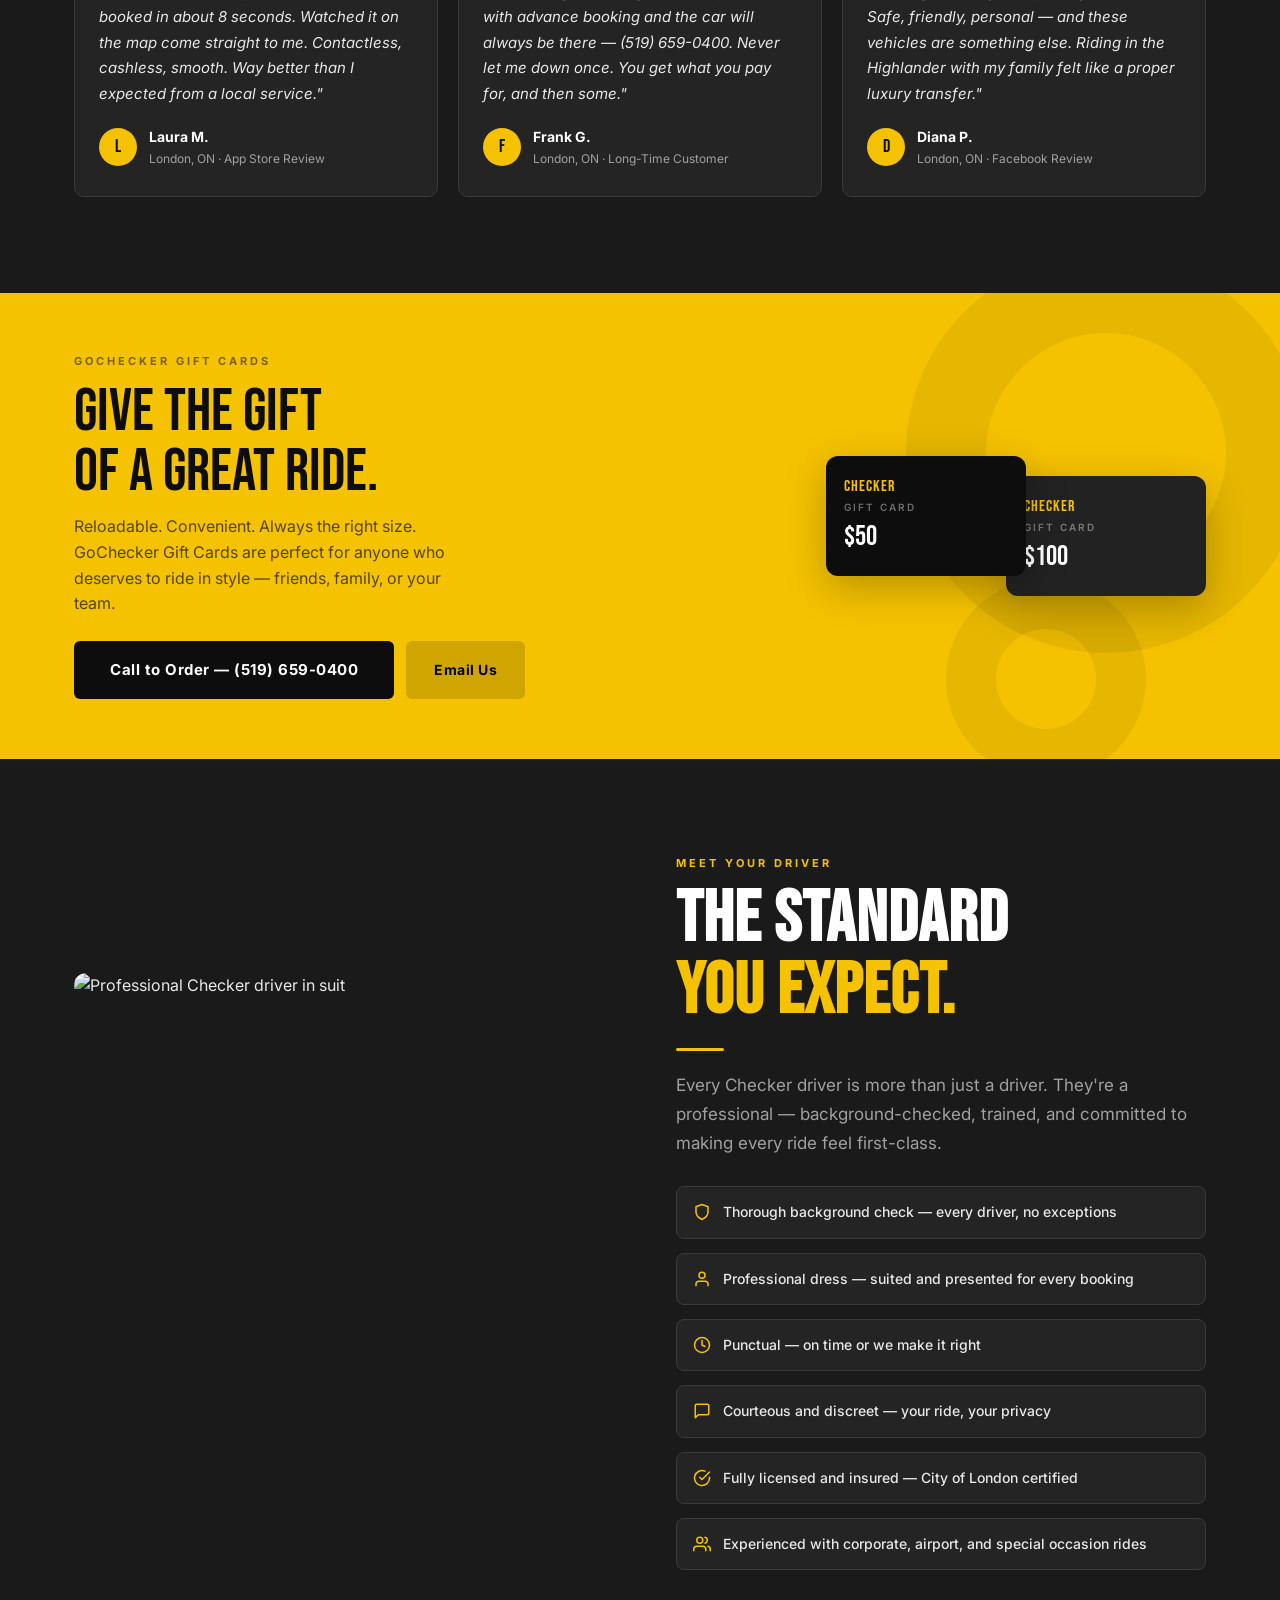
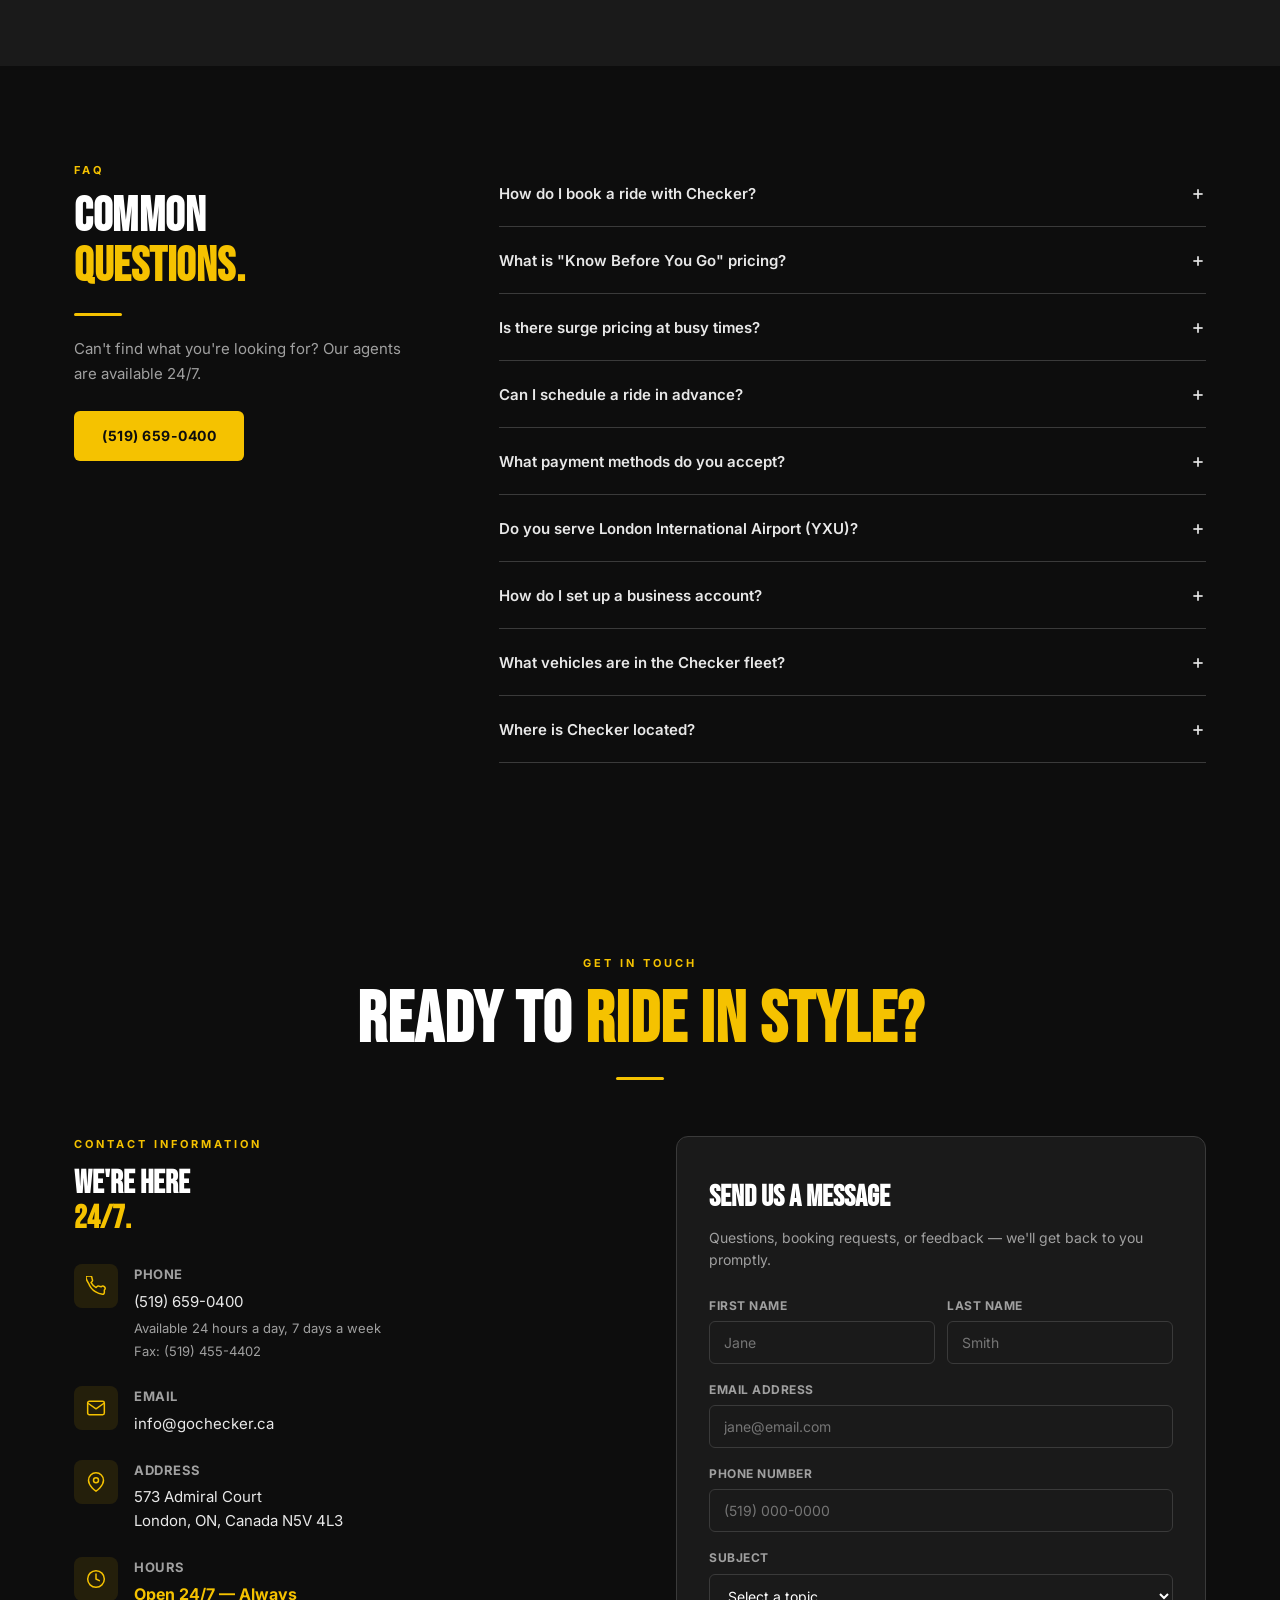
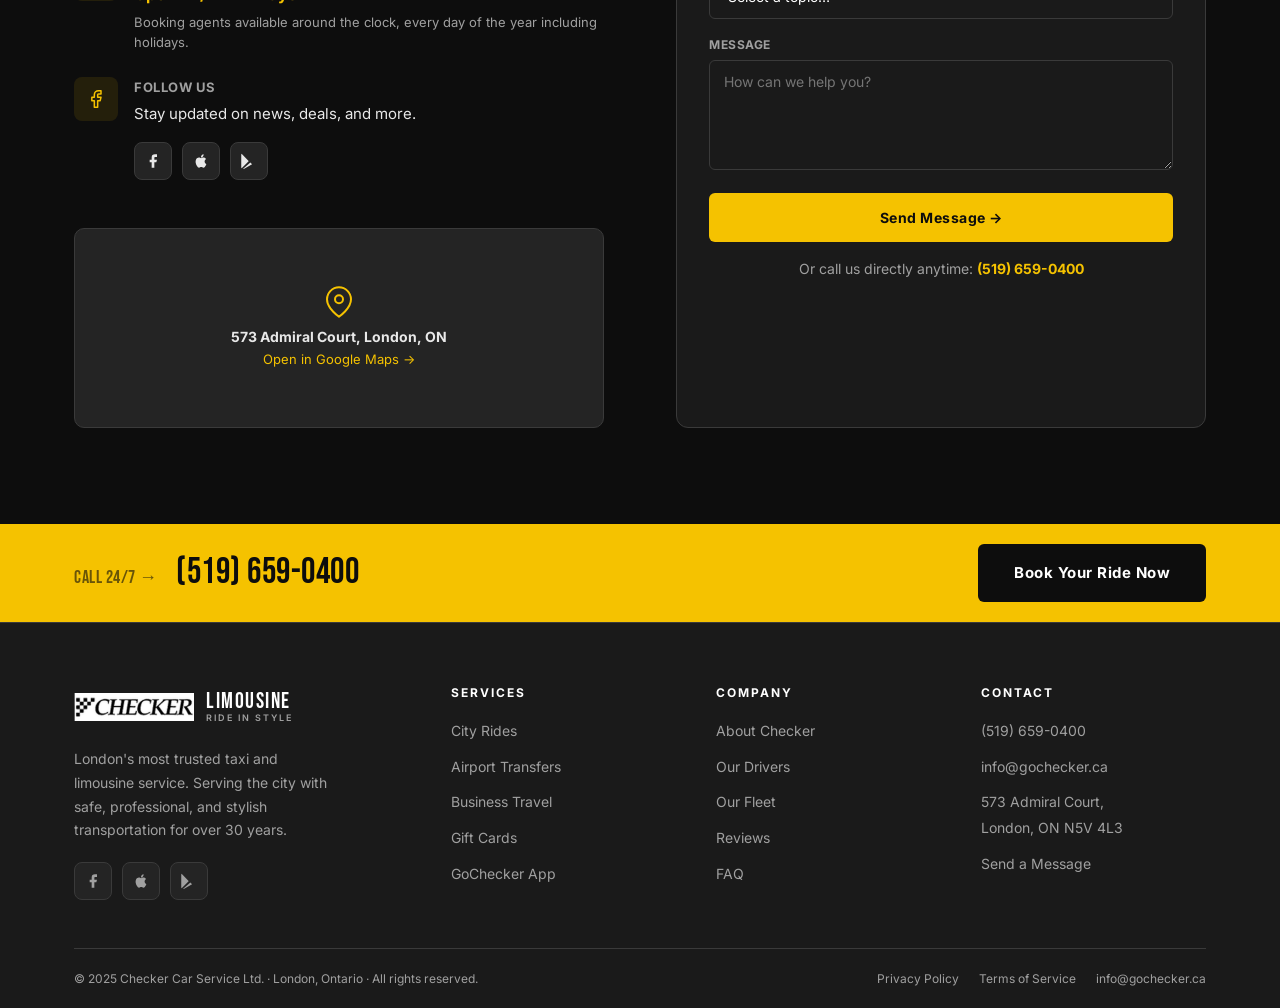
==== commit 4fc1efe6: "Replace image source with local file for Yukon" ====
--- a/index.html
+++ b/index.html
@@ -273,9 +273,9 @@
       <!-- 2023 GMC Yukon Denali XL -->
       <div class="fleet-card reveal">
         <div class="fleet-img-wrap">
-          <img src="https://encrypted-tbn0.gstatic.com/images?q=tbn:ANd9GcQCgdYRT2MMhBDDNSSClTUcn9qiCNi-9Oppow&s"
-               alt="2023 GMC Yukon Denali XL — Midnight Black"
-               loading="lazy" />
+<img src="images/yukon.png"
+     alt="2023 GMC Yukon Denali XL — Midnight Black"
+     loading="lazy" />
           <div class="fleet-badge"><span class="tag">Flagship</span></div>
           <div class="fleet-color-dots">
             <div class="color-dot dot-black" title="Midnight Black"></div>
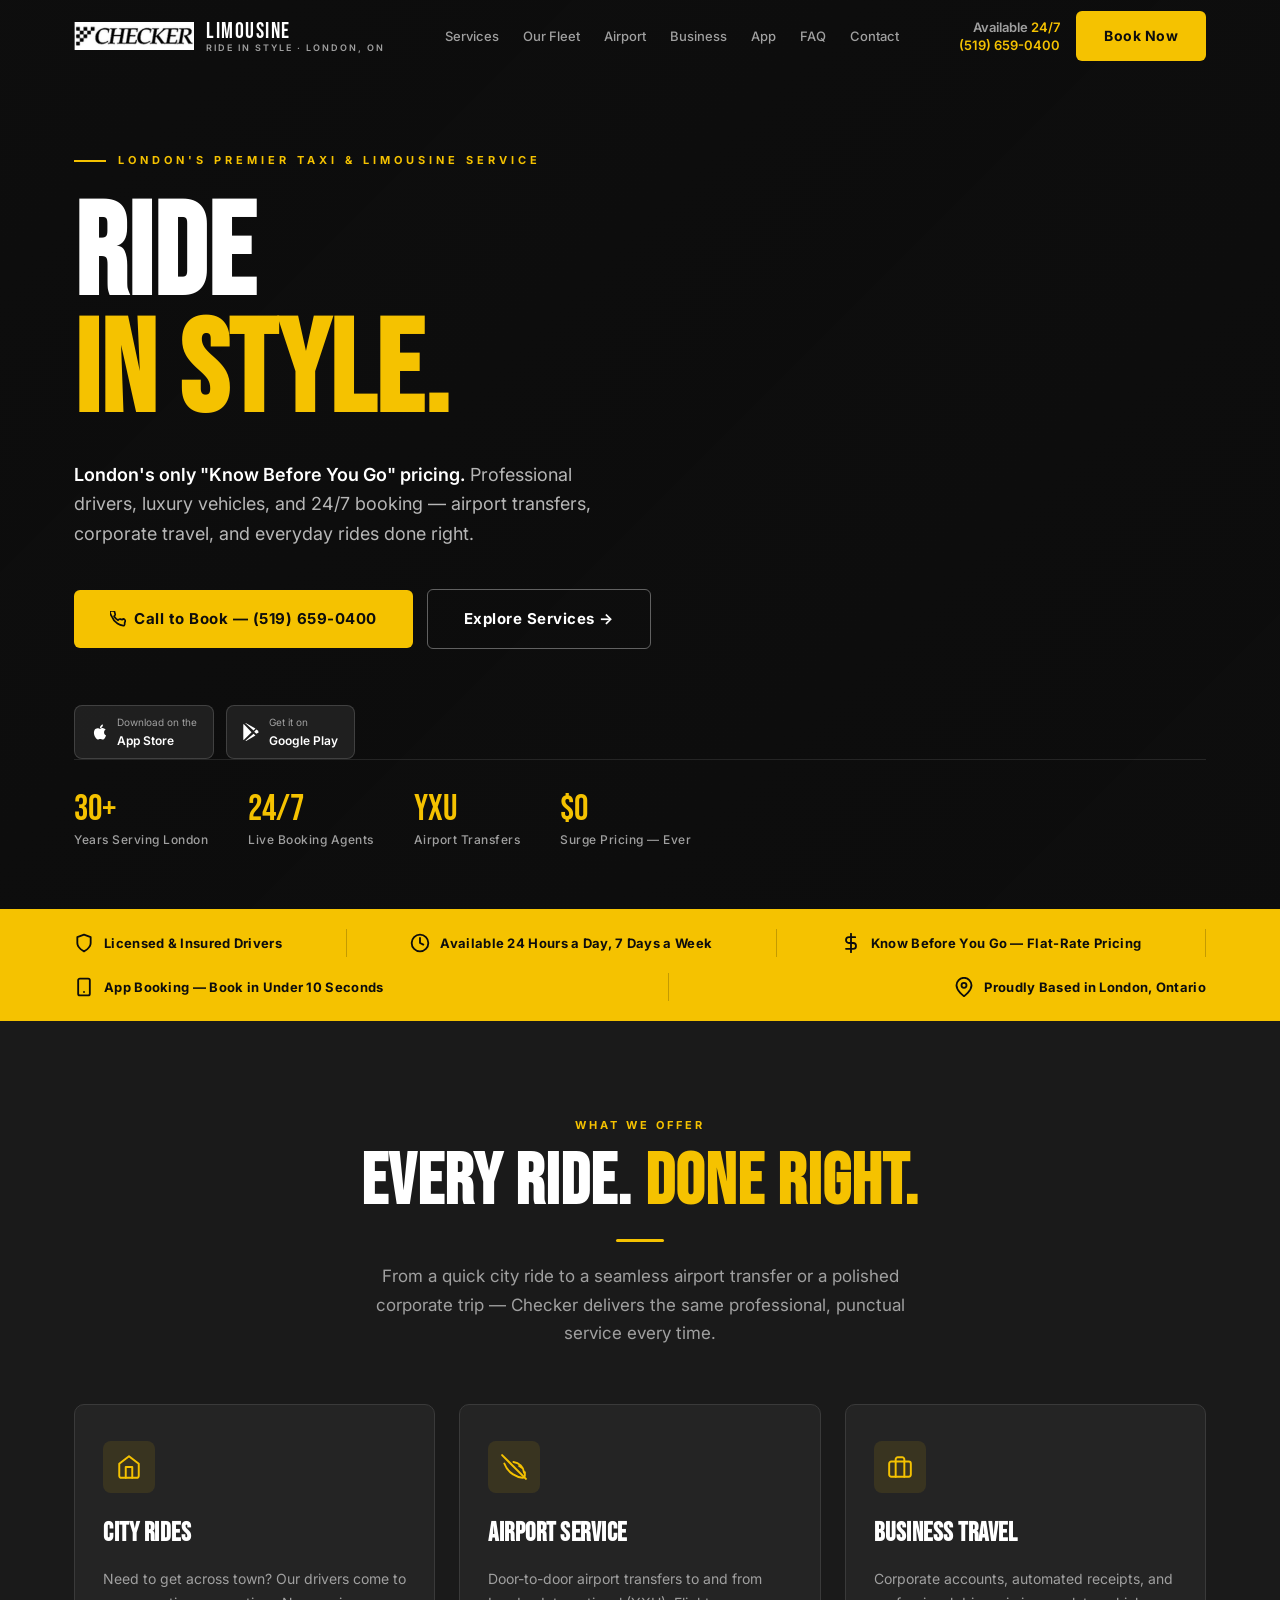
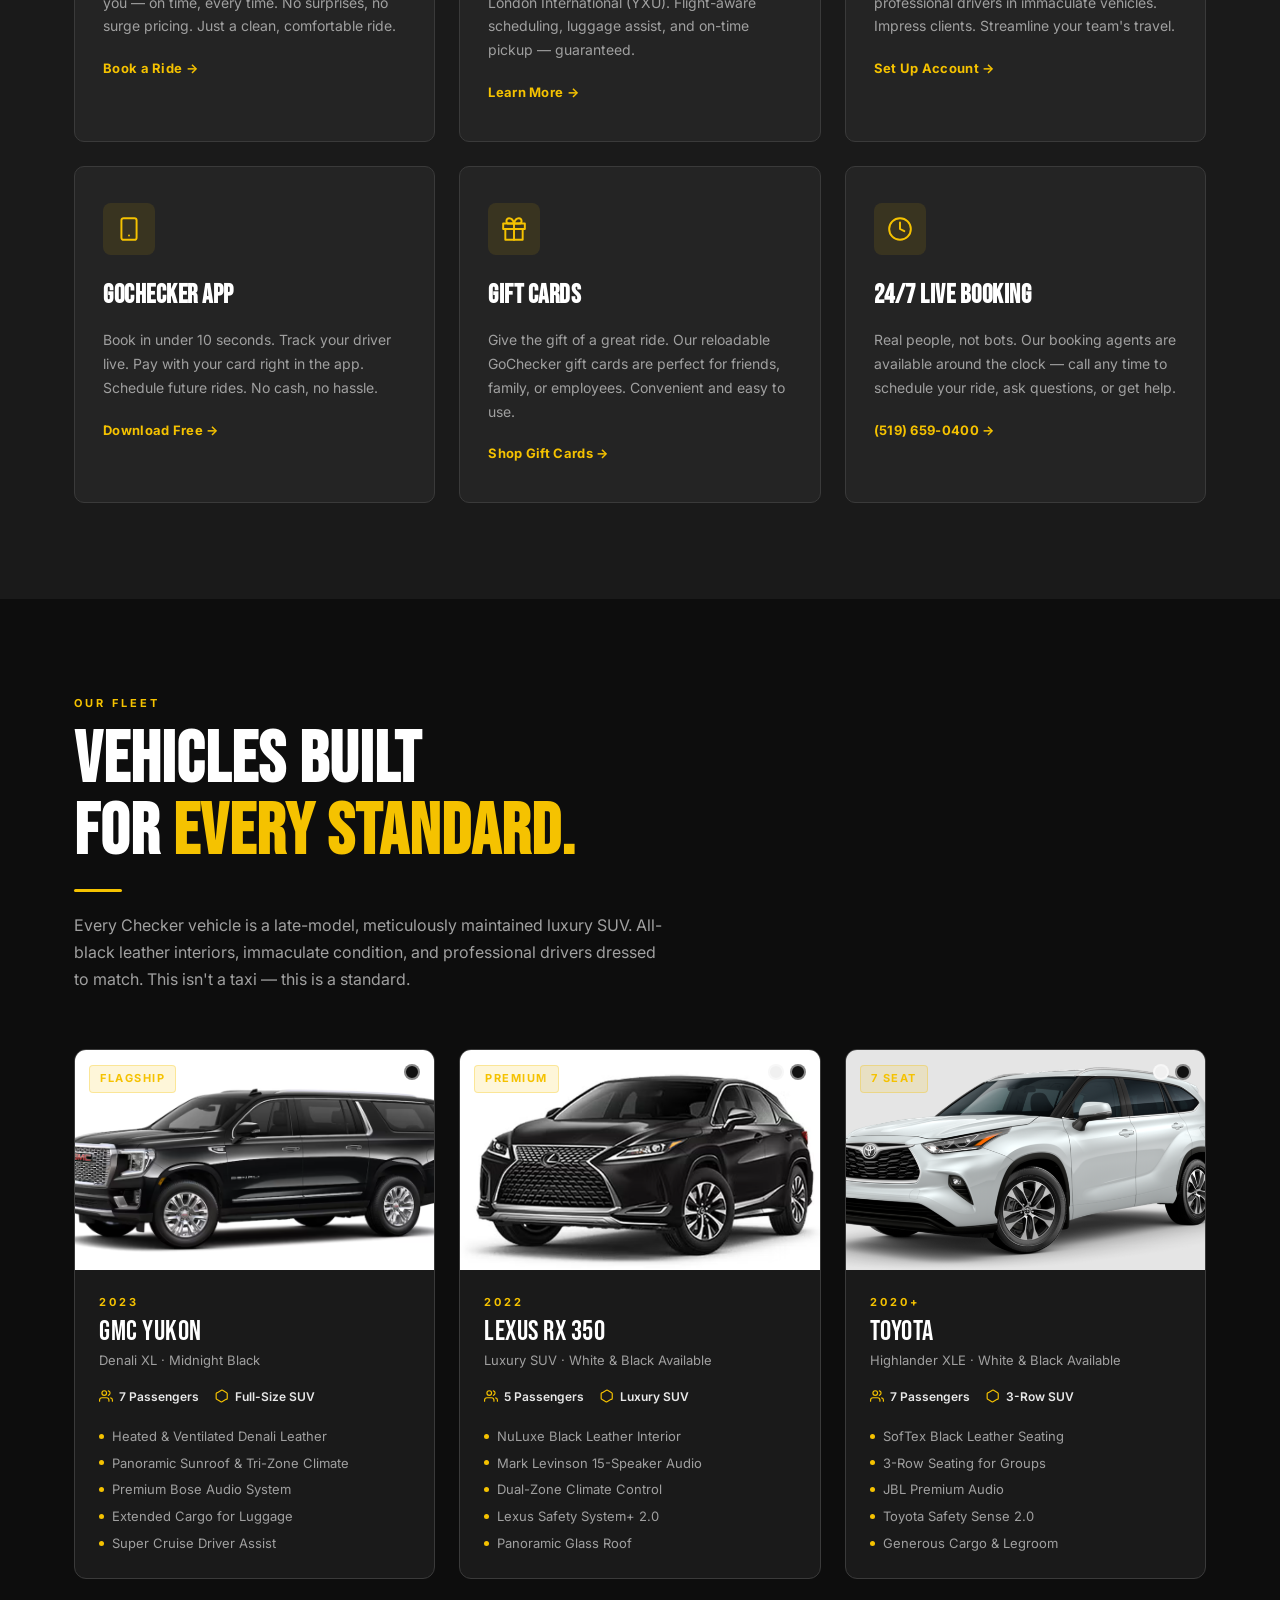
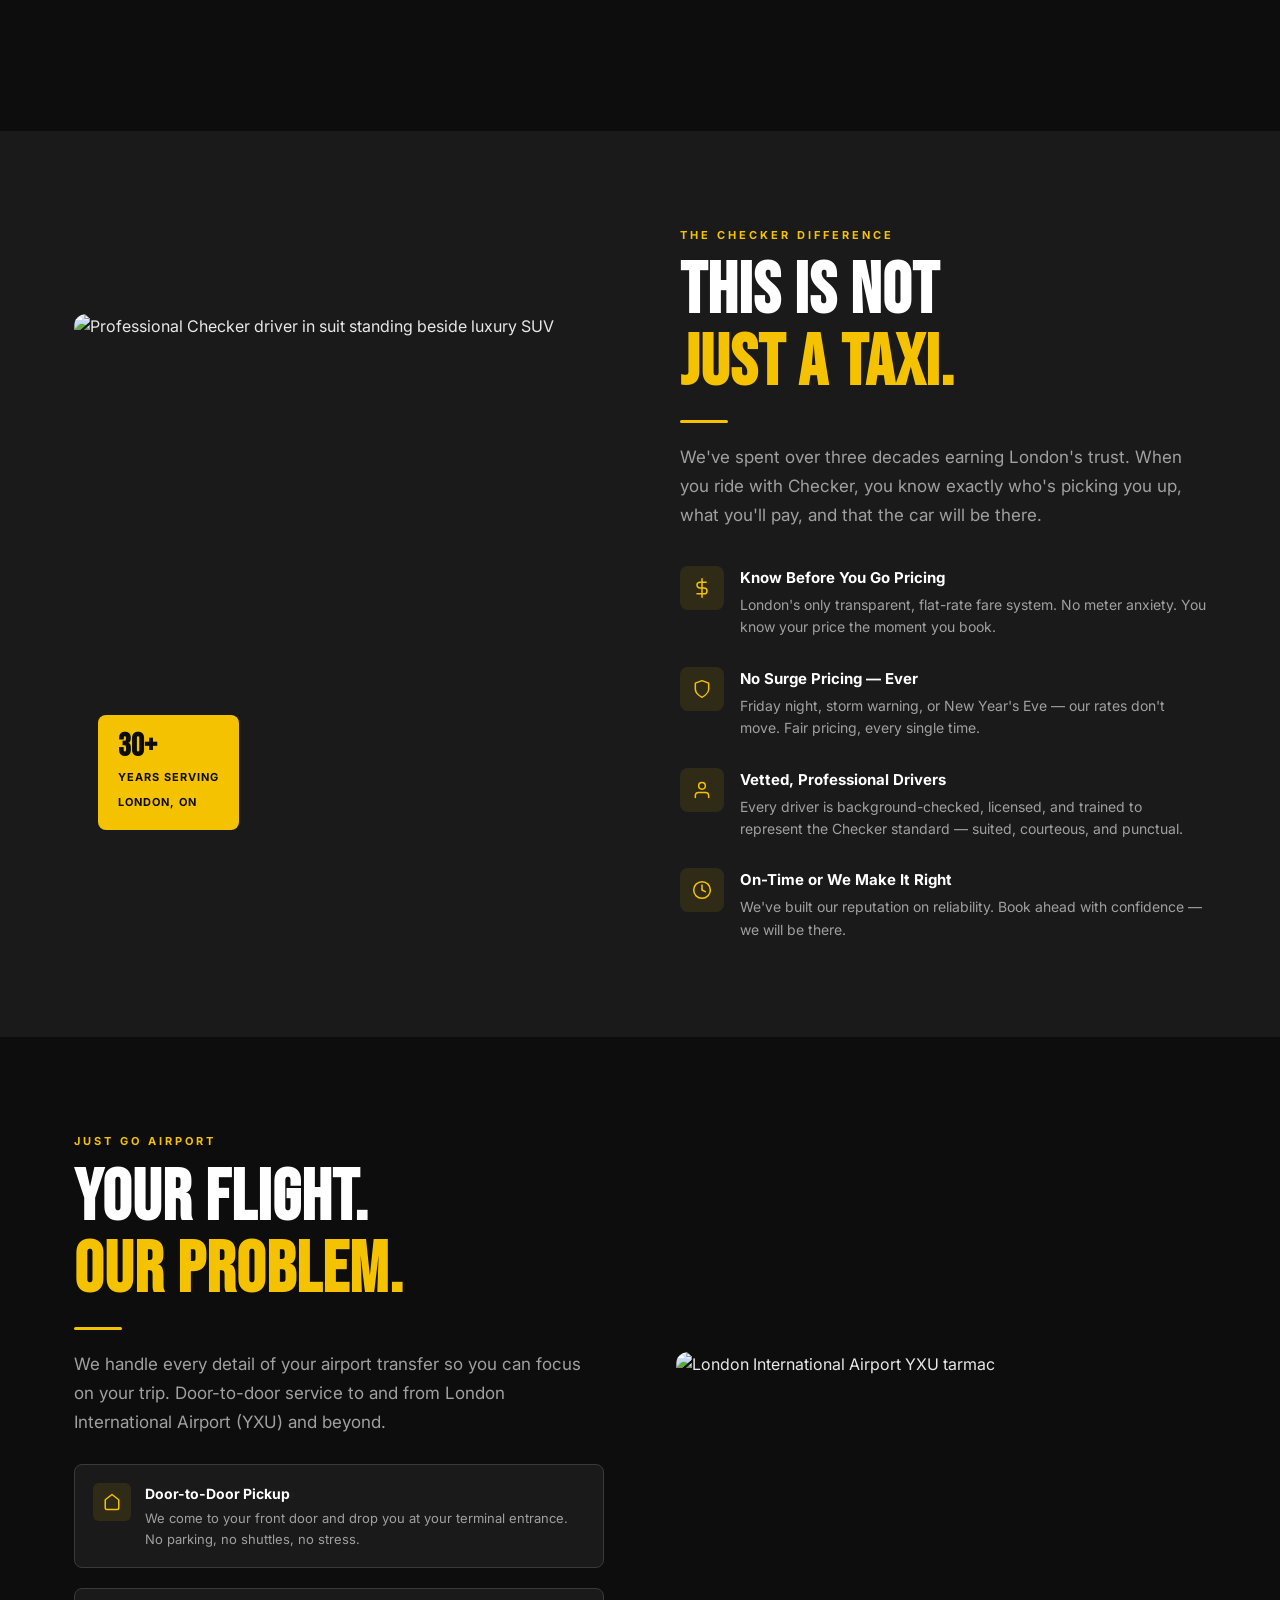
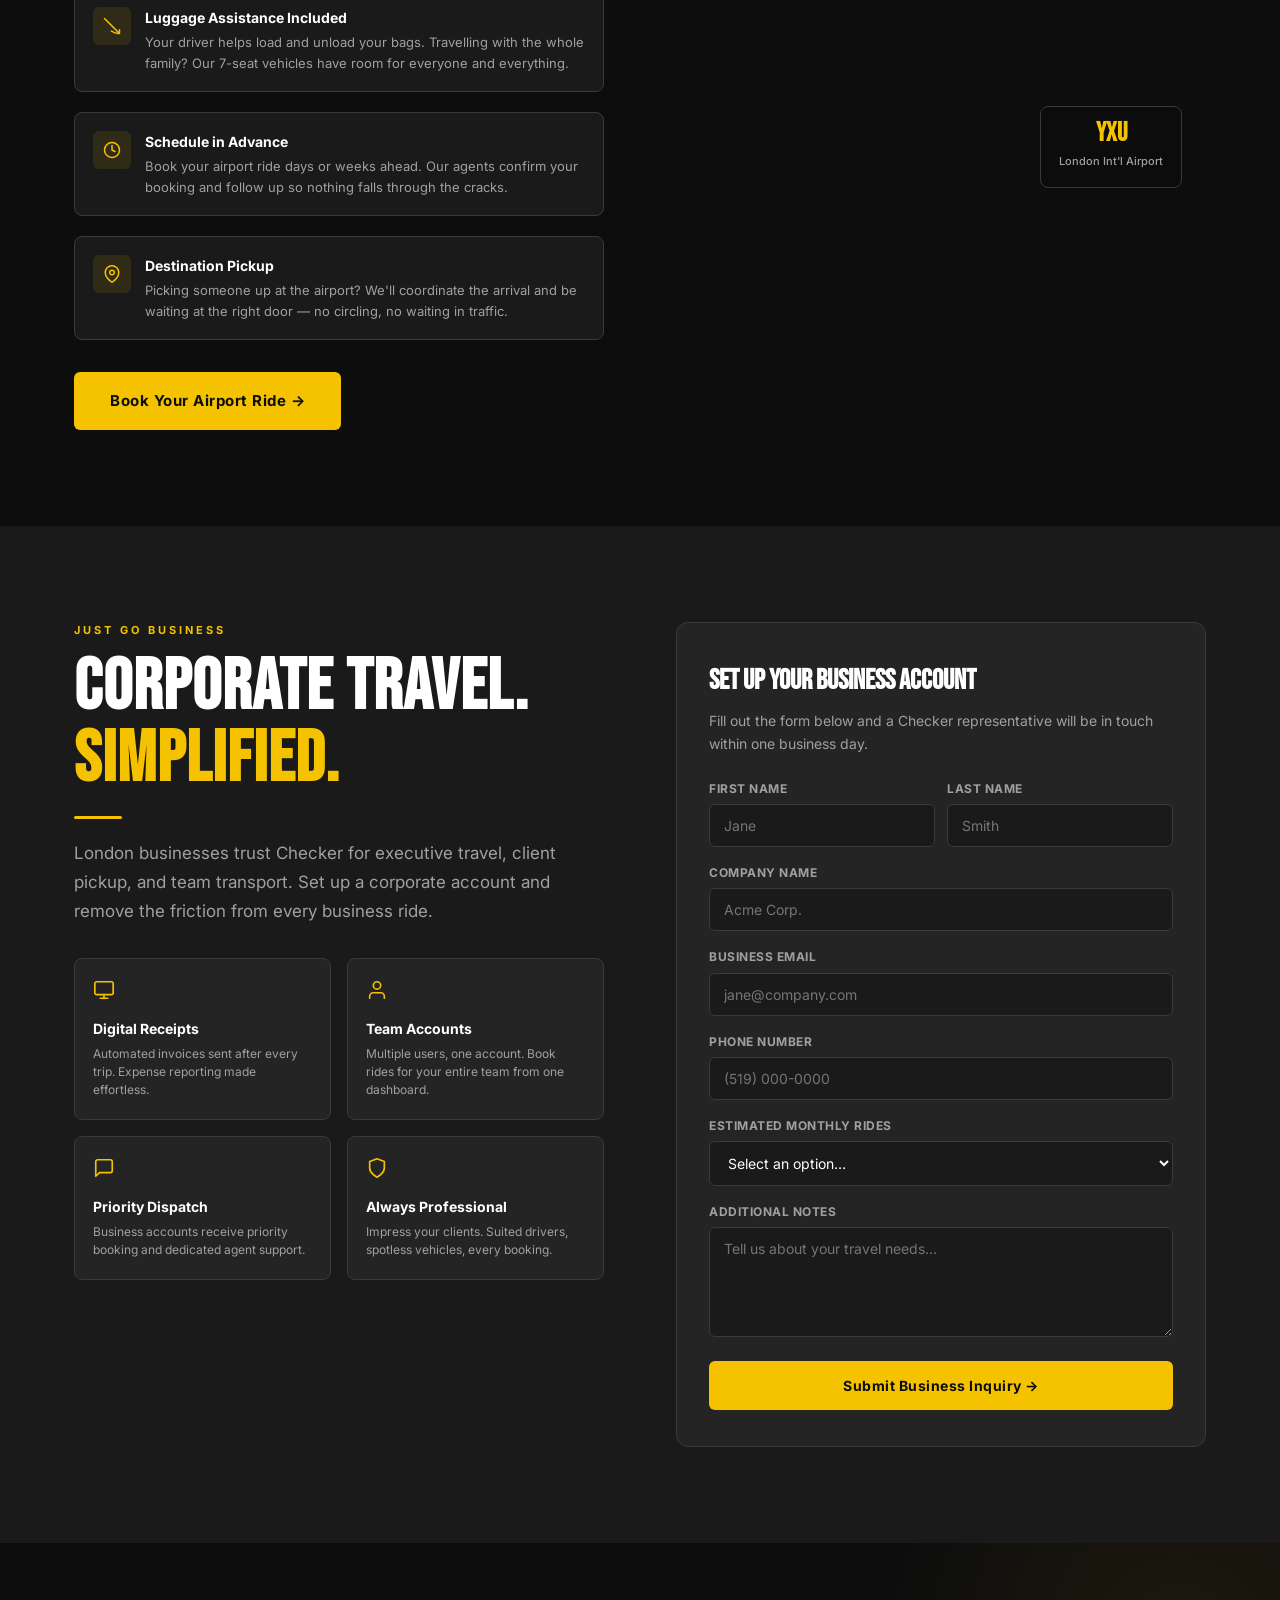
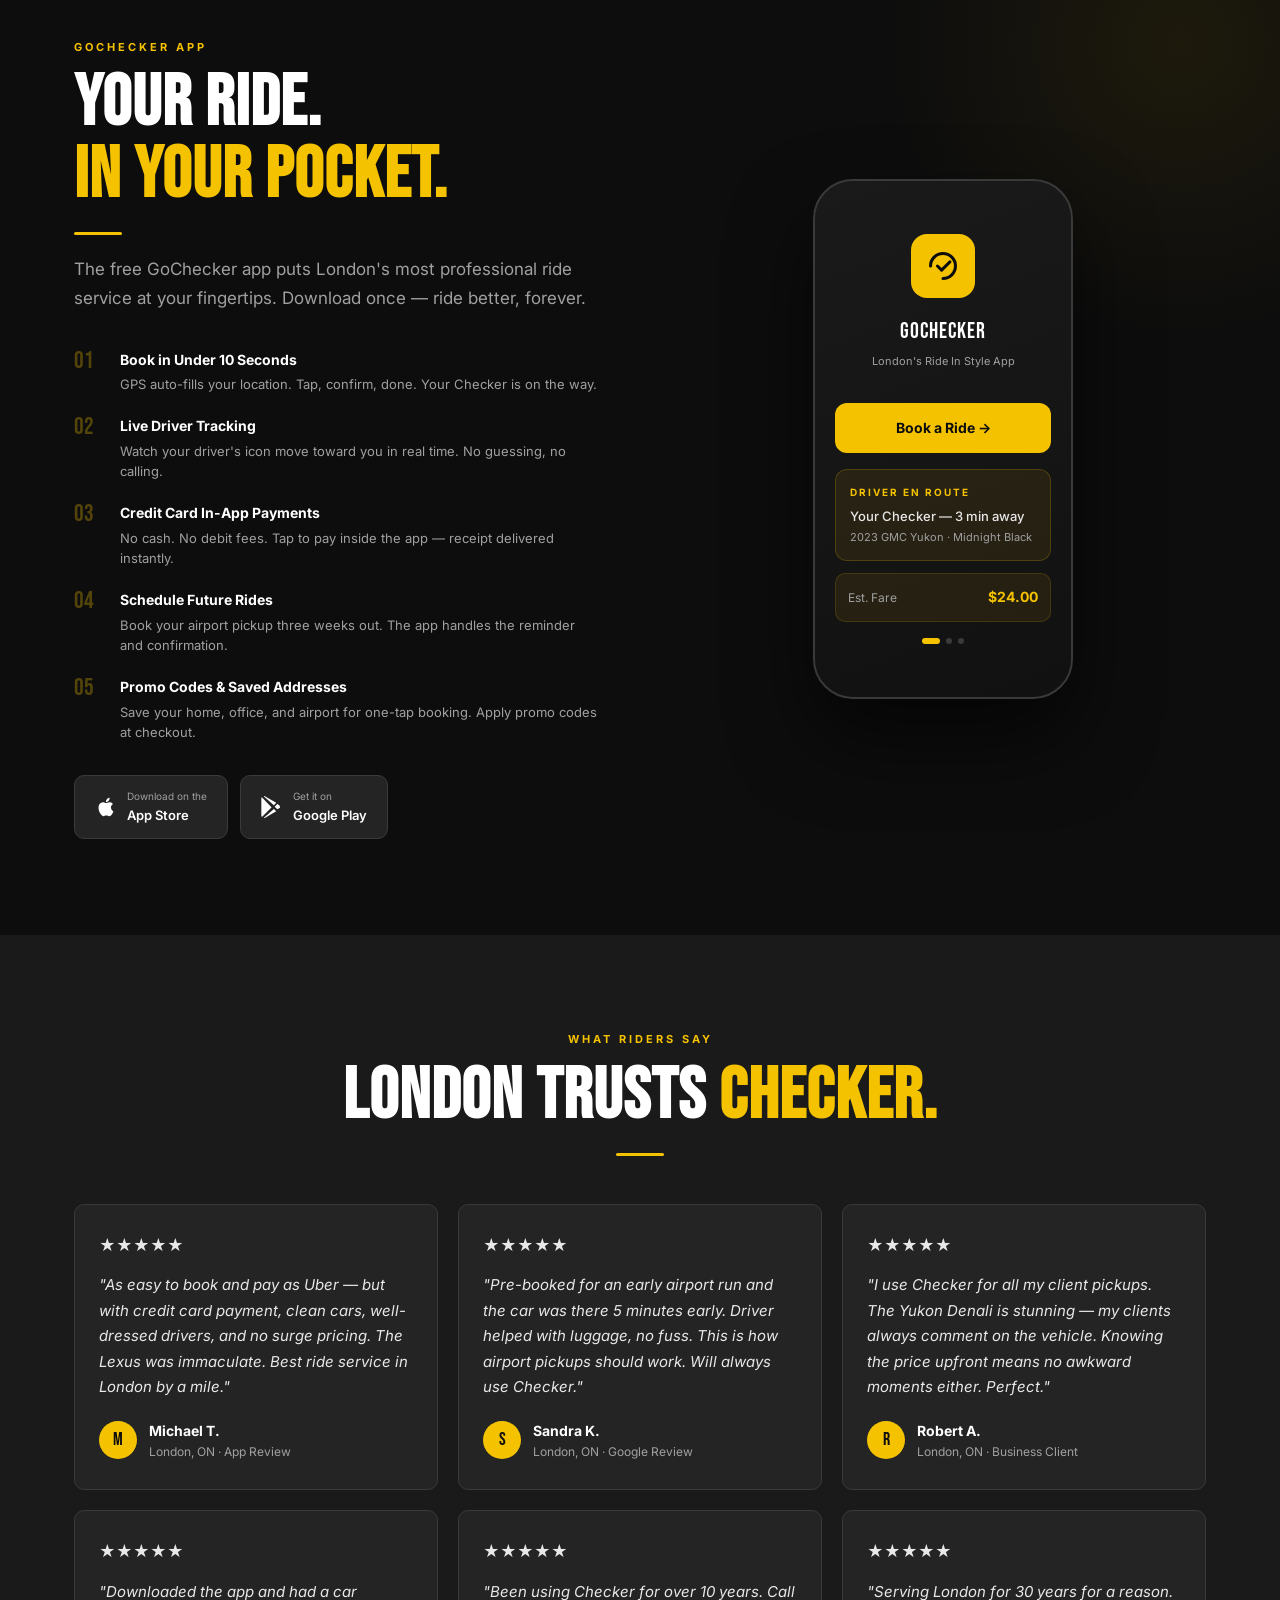
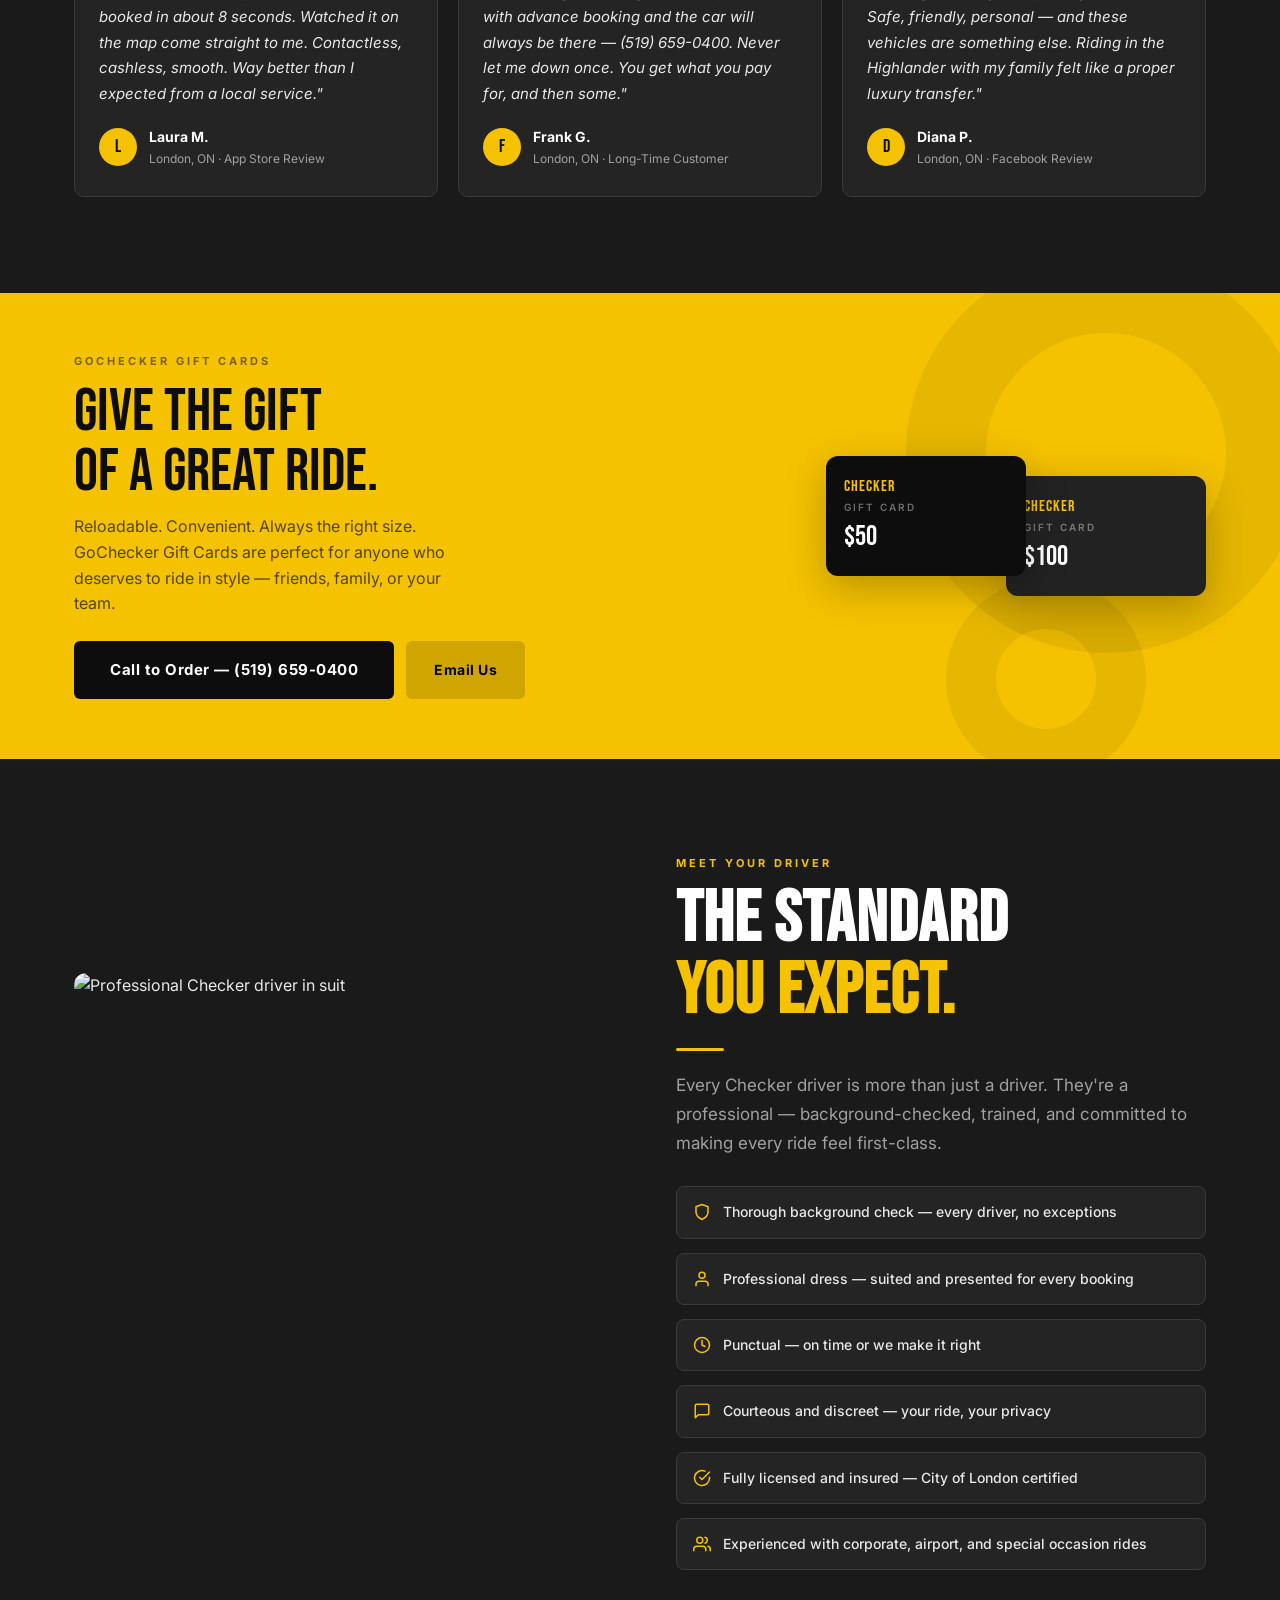
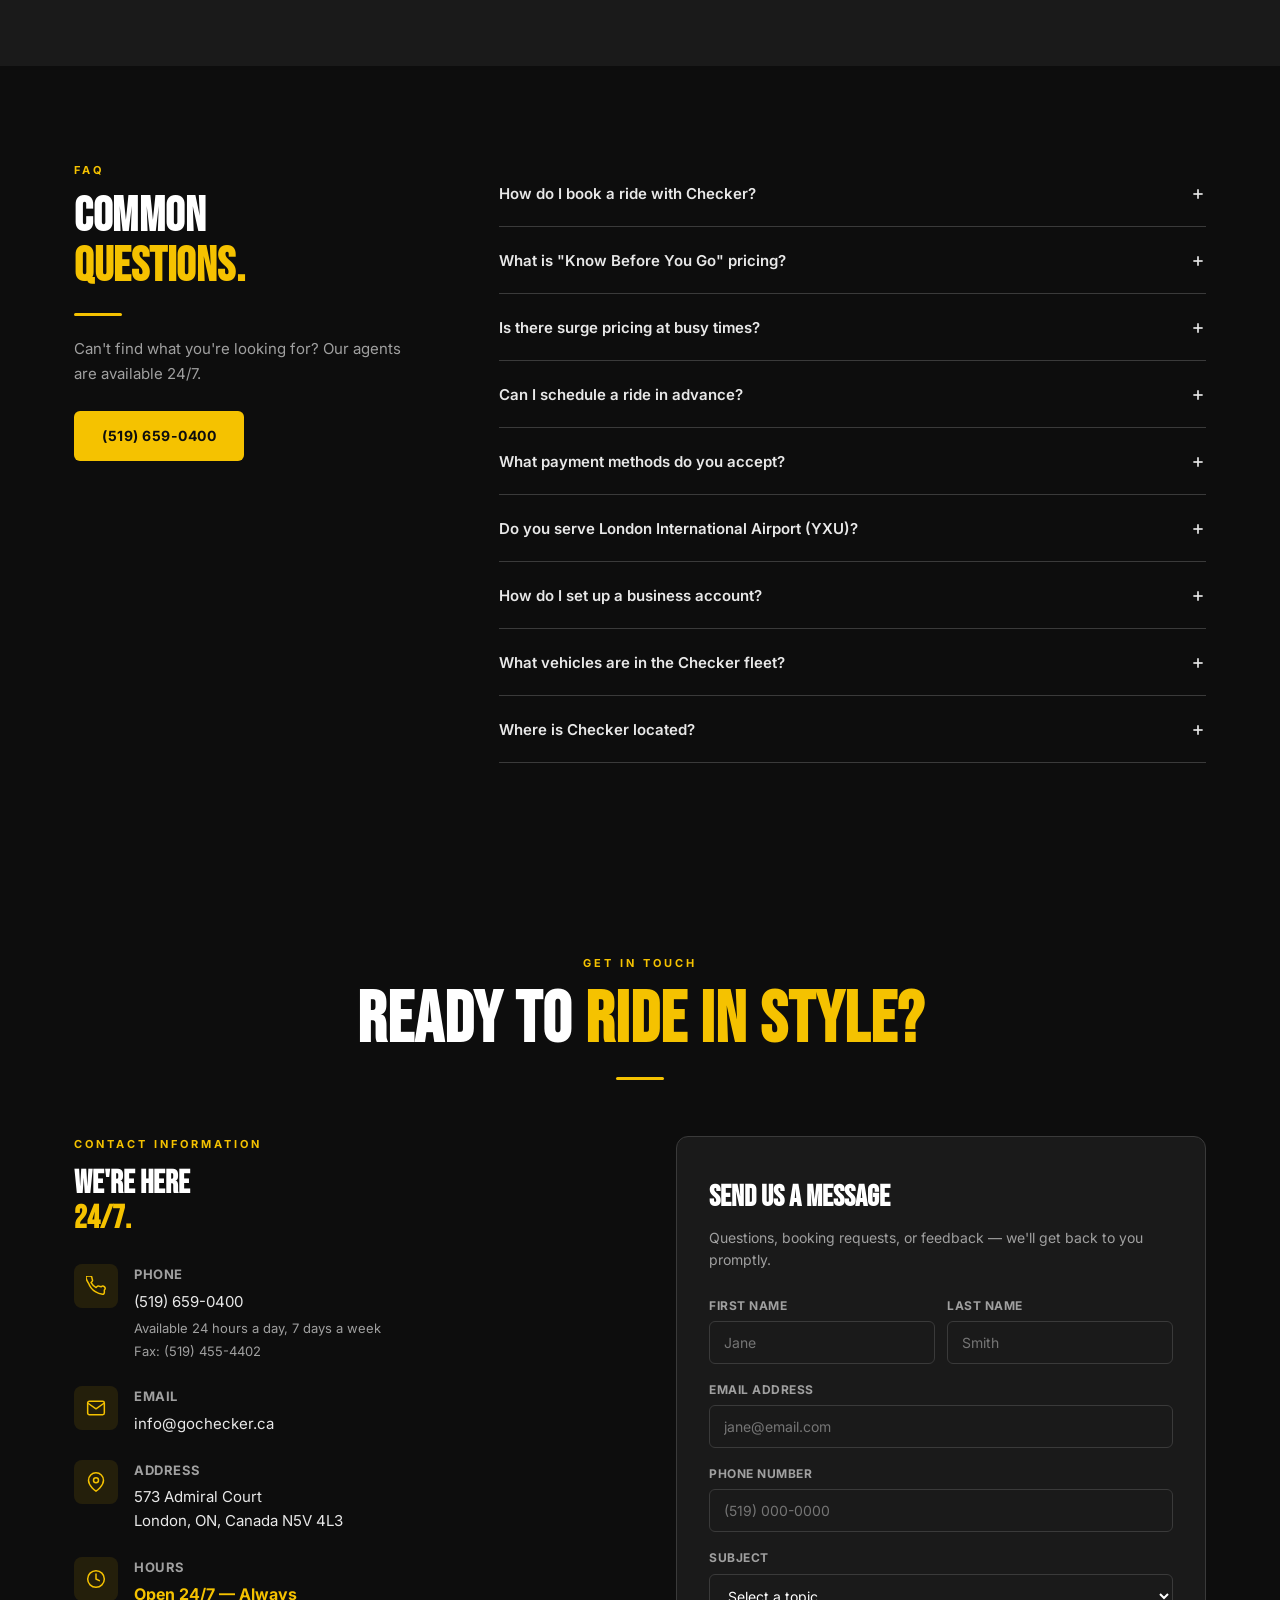
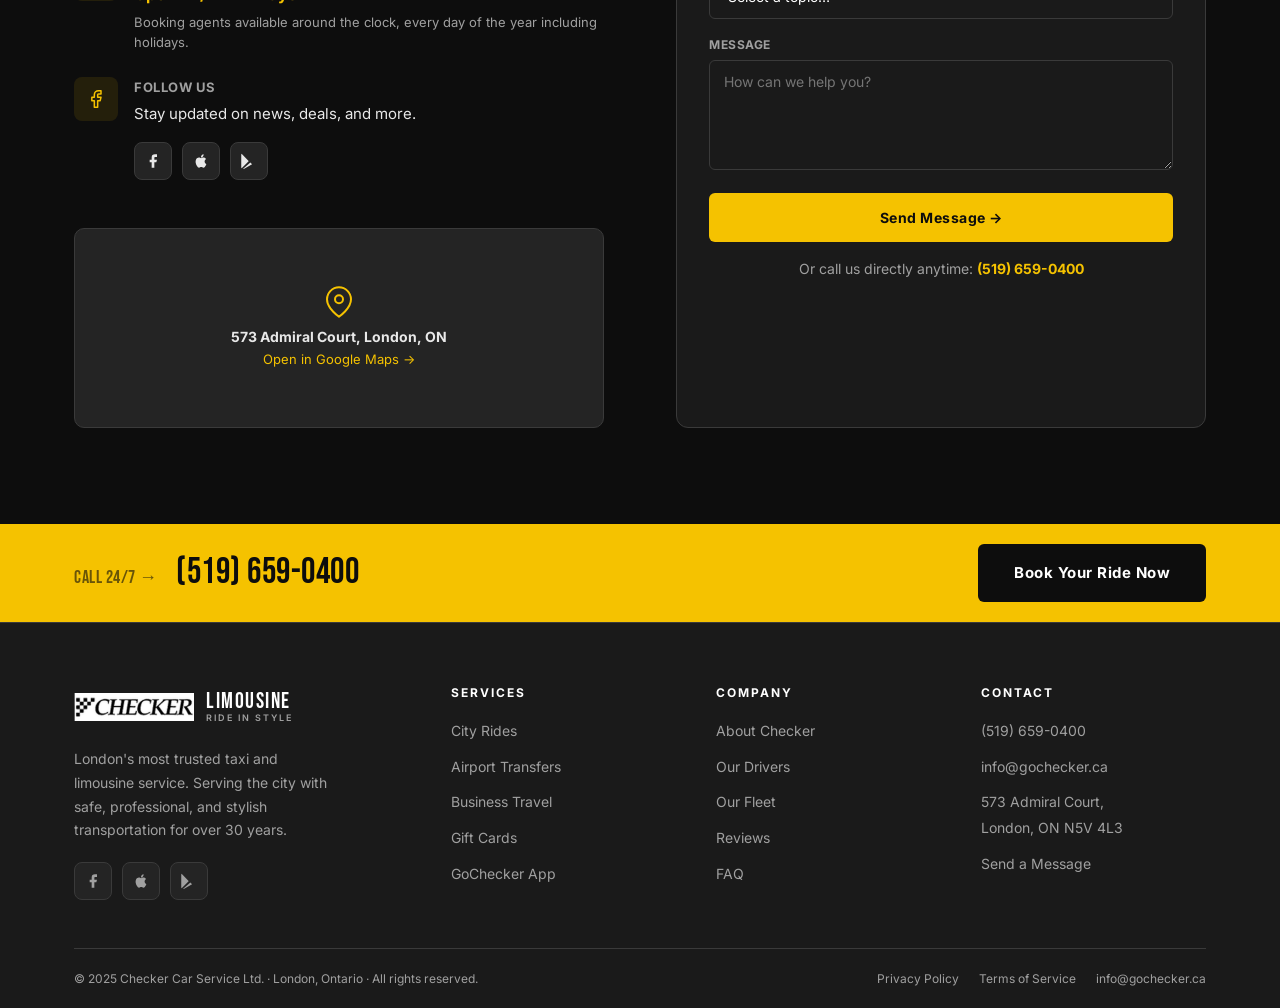
==== commit d4a9e911: "Fix fleet images to local files, add OG/Twitter meta, GA4 placeholder, upgrade form success UX - Lex" ====
--- a/index.html
+++ b/index.html
@@ -5,6 +5,29 @@
   <meta name="viewport" content="width=device-width, initial-scale=1.0" />
   <meta name="description" content="Checker — London, Ontario's premier taxi and limousine service. Reliable, professional, 24/7 booking. Know Before You Go pricing. Book online or call (519) 659-0400." />
   <title>Checker | Ride In Style — London, Ontario's Premier Taxi &amp; Limousine Service</title>
+
+  <!-- Open Graph (Facebook / LinkedIn sharing) -->
+  <meta property="og:type"        content="website" />
+  <meta property="og:url"         content="https://gochecker.ca/" />
+  <meta property="og:title"       content="Checker | Ride In Style — London, Ontario's Premier Taxi &amp; Limousine Service" />
+  <meta property="og:description" content="London's only Know Before You Go pricing. Professional drivers, luxury vehicles, 24/7 booking. Airport transfers, corporate travel &amp; everyday rides done right." />
+  <meta property="og:image"       content="https://gochecker.ca/images/yukon.png" />
+  <meta property="og:site_name"   content="Checker Limousine" />
+
+  <!-- Twitter / X Card -->
+  <meta name="twitter:card"        content="summary_large_image" />
+  <meta name="twitter:title"       content="Checker | Ride In Style — London, Ontario's Premier Taxi &amp; Limousine Service" />
+  <meta name="twitter:description" content="London's only Know Before You Go pricing. Professional drivers, luxury vehicles, 24/7 booking." />
+  <meta name="twitter:image"       content="https://gochecker.ca/images/yukon.png" />
+
+  <!-- Google Analytics 4 — replace G-XXXXXXXXXX with the client's Measurement ID -->
+  <script async src="https://www.googletagmanager.com/gtag/js?id=G-XXXXXXXXXX"></script>
+  <script>
+    window.dataLayer = window.dataLayer || [];
+    function gtag(){dataLayer.push(arguments);}
+    gtag('js', new Date());
+    gtag('config', 'G-XXXXXXXXXX');
+  </script>
 
   <!-- Google Fonts -->
   <link rel="preconnect" href="https://fonts.googleapis.com" />
@@ -308,7 +331,7 @@
       <!-- 2022 Lexus RX 350 -->
       <div class="fleet-card reveal">
         <div class="fleet-img-wrap">
-          <img src="https://hips.hearstapps.com/amv-prod-cad-assets.s3.amazonaws.com/vdat/submodels/lexus_rx_lexus-rx350_2022-1644254241773.jpg?fill=18:11&resize=640:*"
+          <img src="images/lexusrx350.png"
                alt="2022 Lexus RX 350 — White and Black"
                loading="lazy" />
           <div class="fleet-badge"><span class="tag">Premium</span></div>
@@ -344,7 +367,7 @@
       <!-- Toyota Highlander 2020+ -->
       <div class="fleet-card reveal">
         <div class="fleet-img-wrap">
-          <img src="https://images.hgmsites.net/med/2022-toyota-highlander-xle-fwd-natl-angular-front-exterior-view_100820313_m.jpg"
+          <img src="images/highlander.png"
                alt="Toyota Highlander 7-Seat — White and Black"
                loading="lazy" />
           <div class="fleet-badge"><span class="tag">7 Seat</span></div>
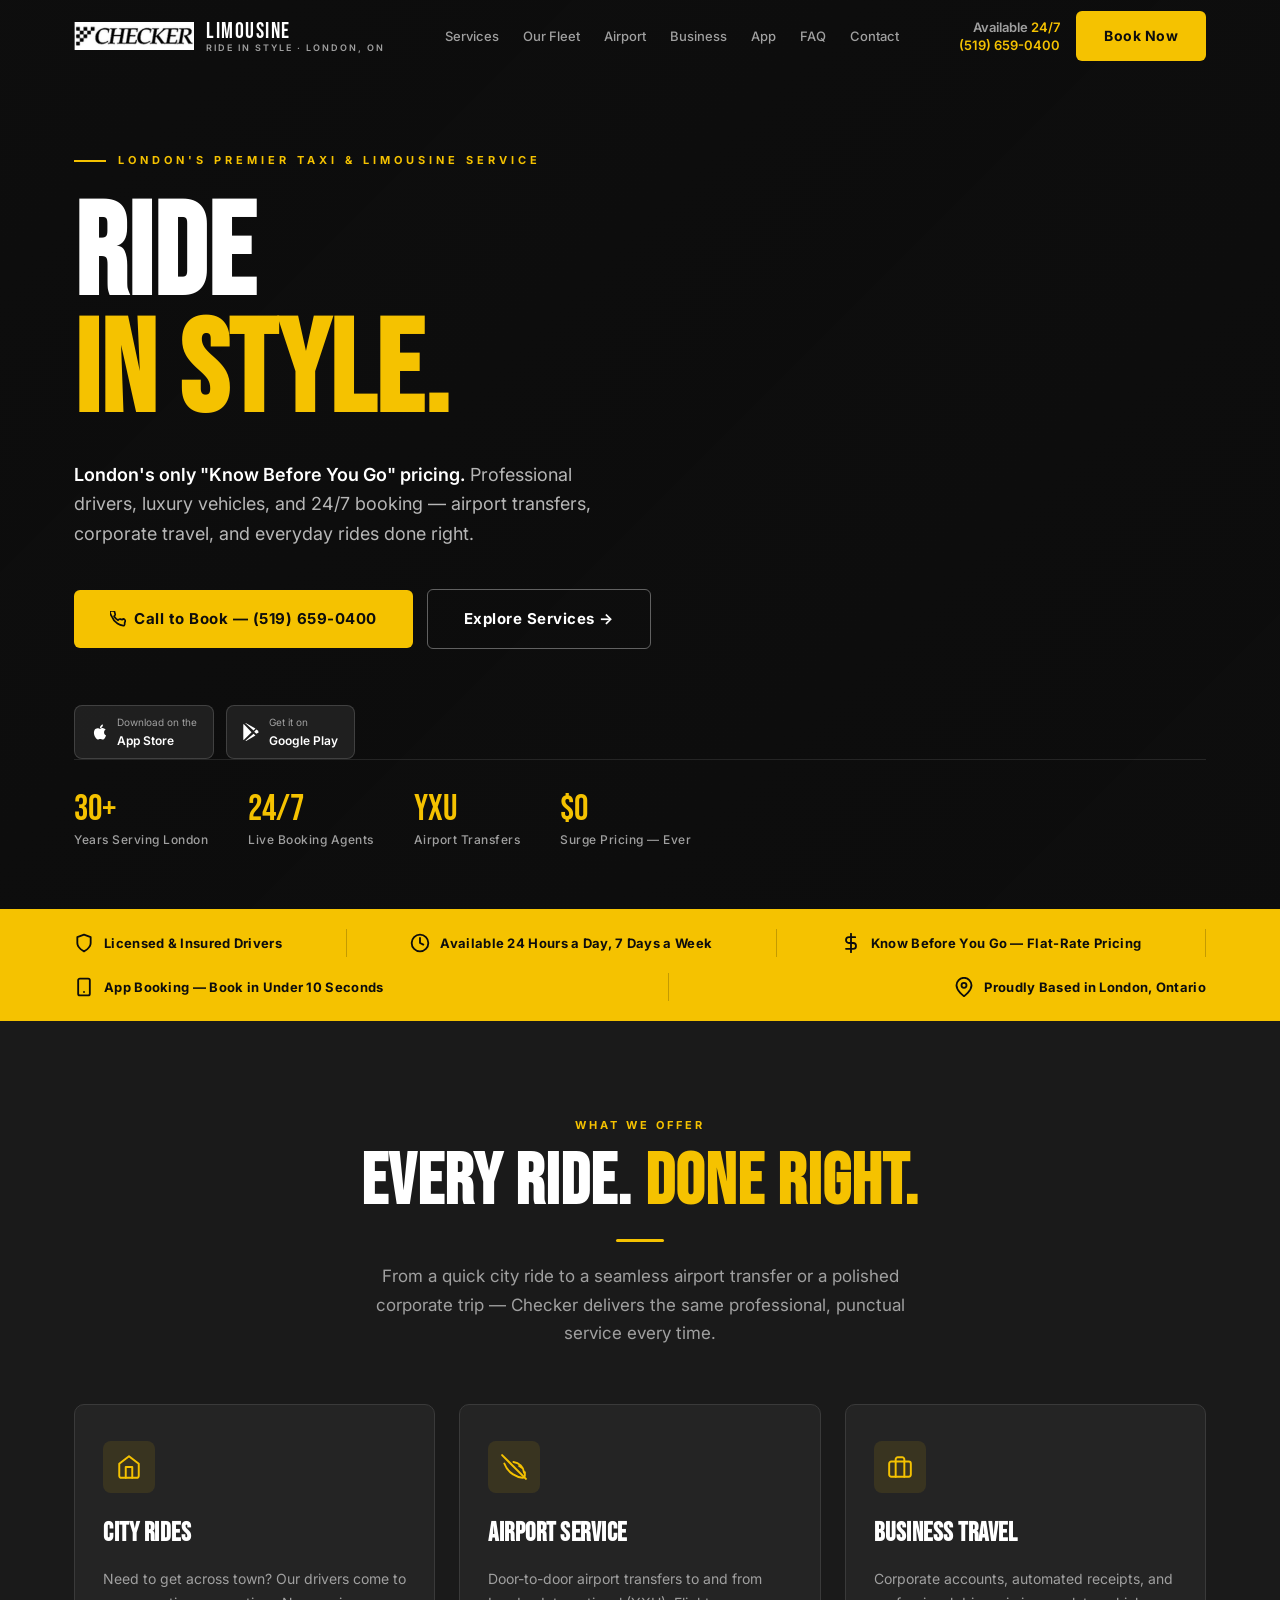
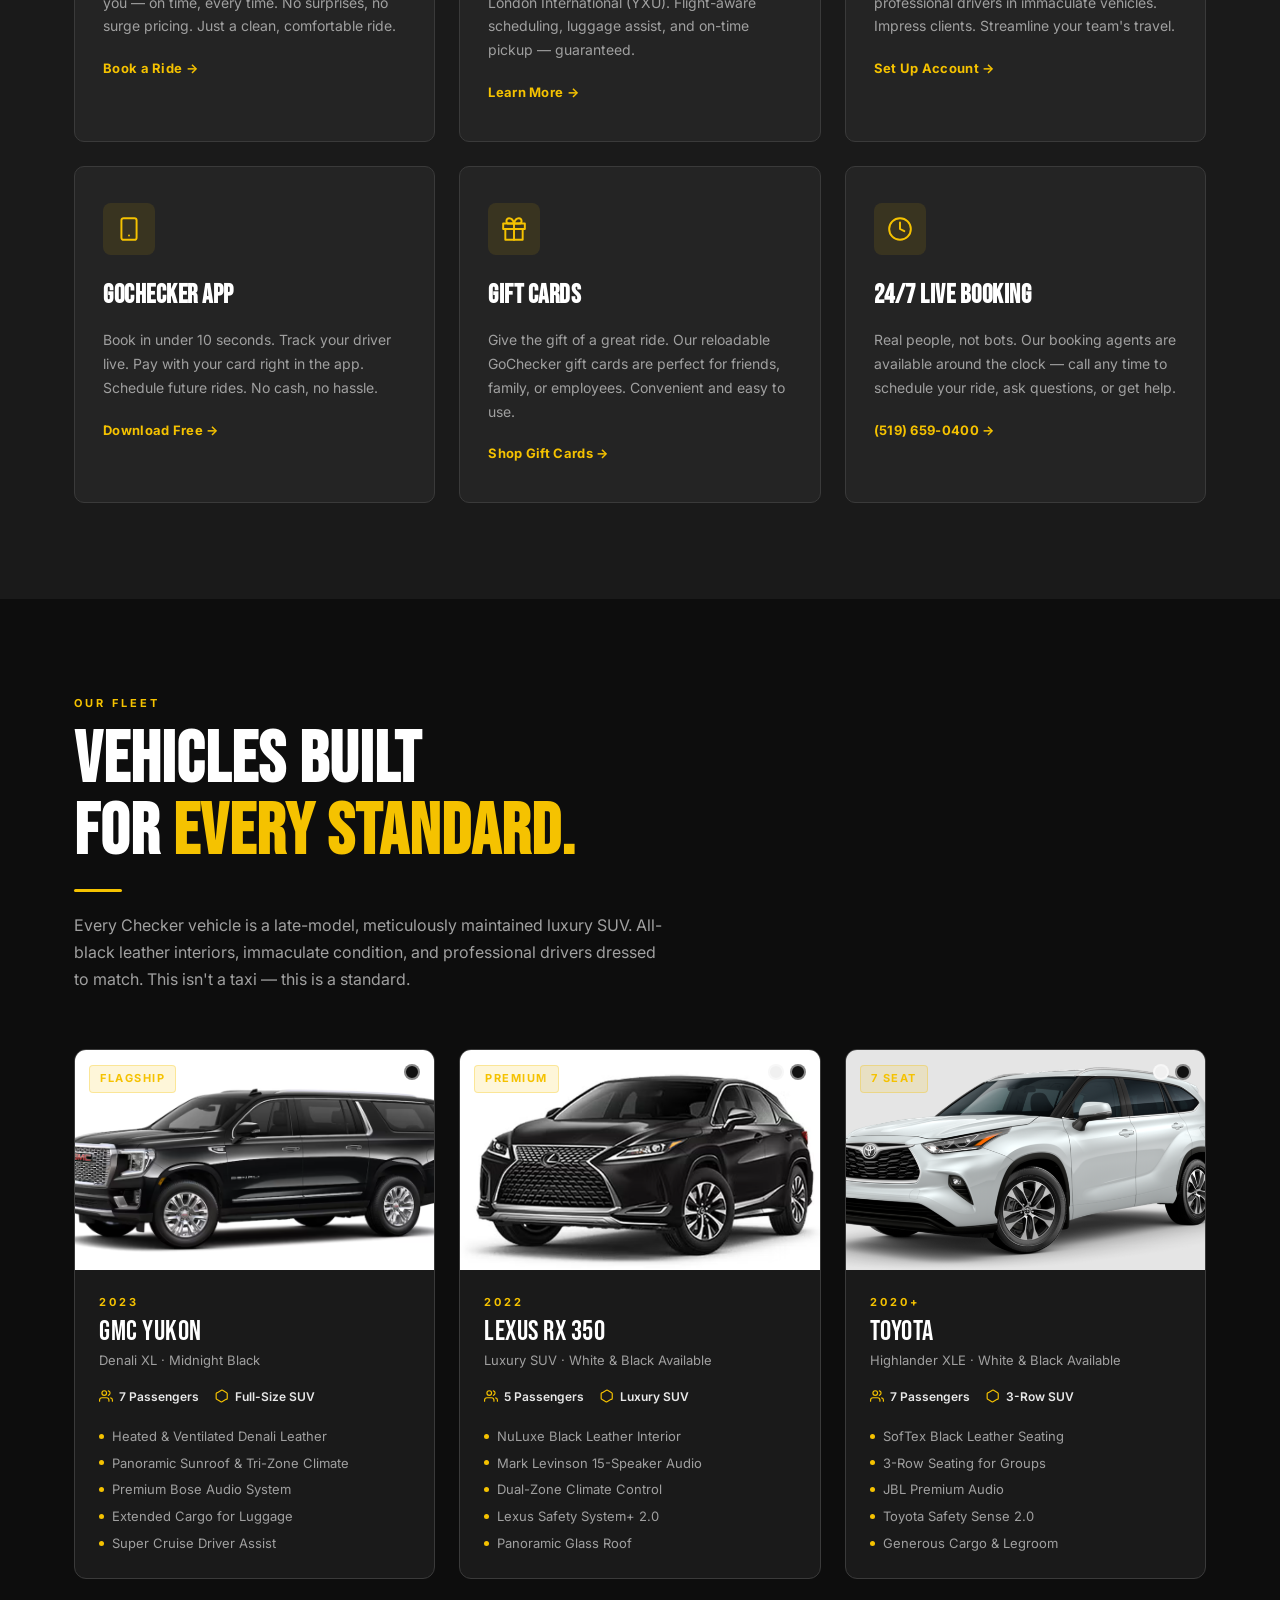
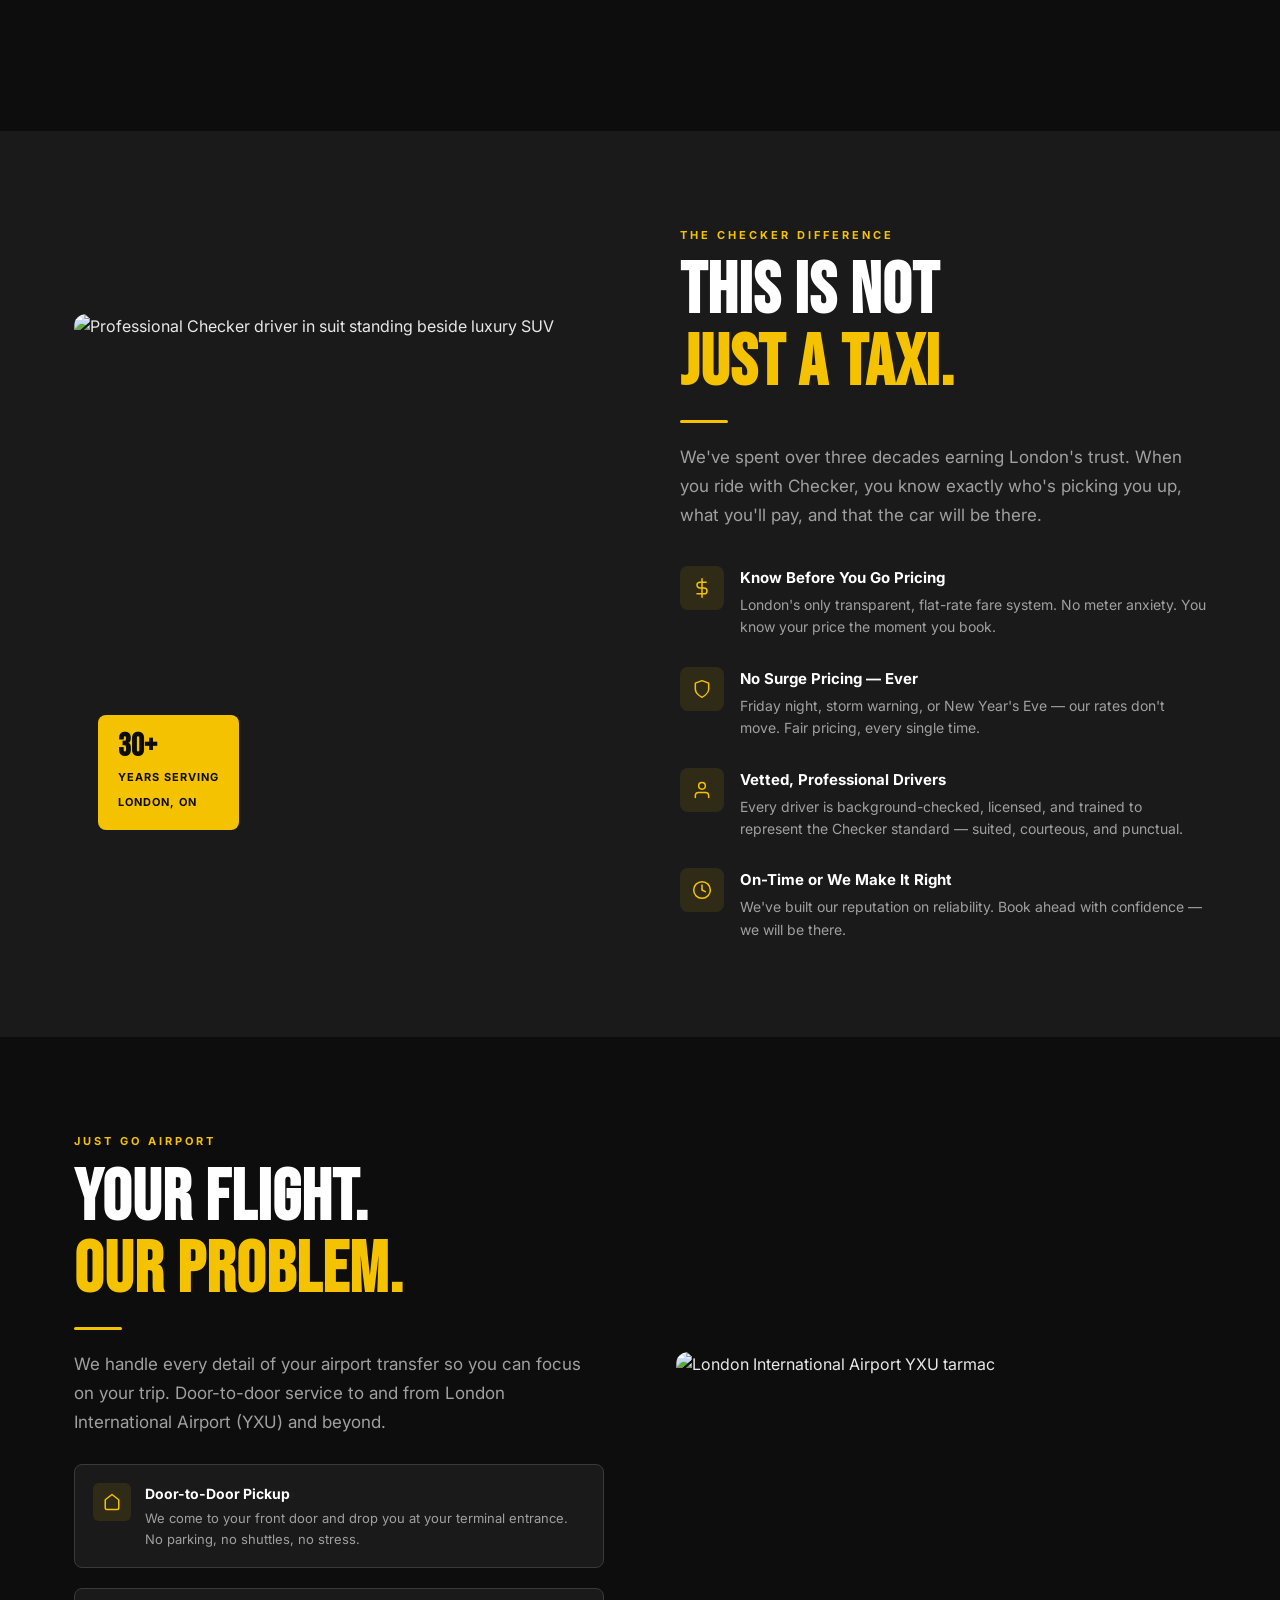
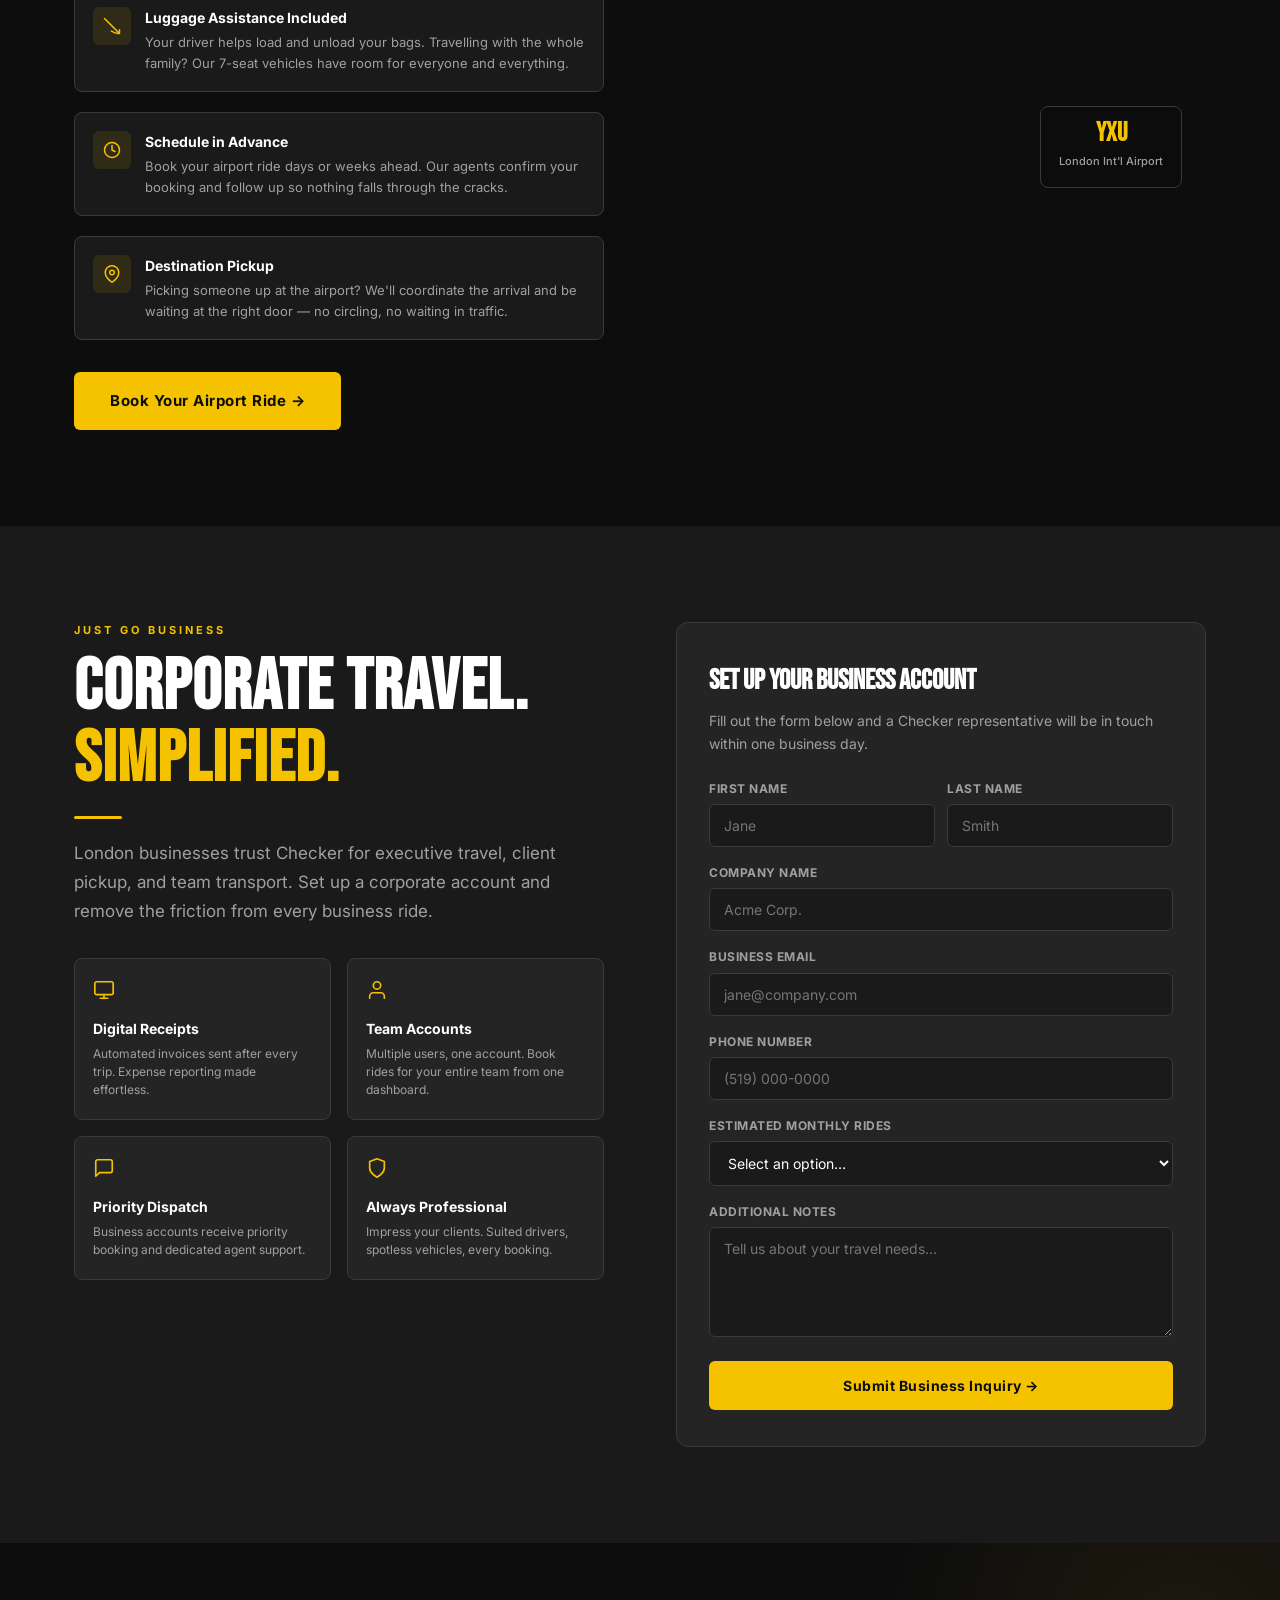
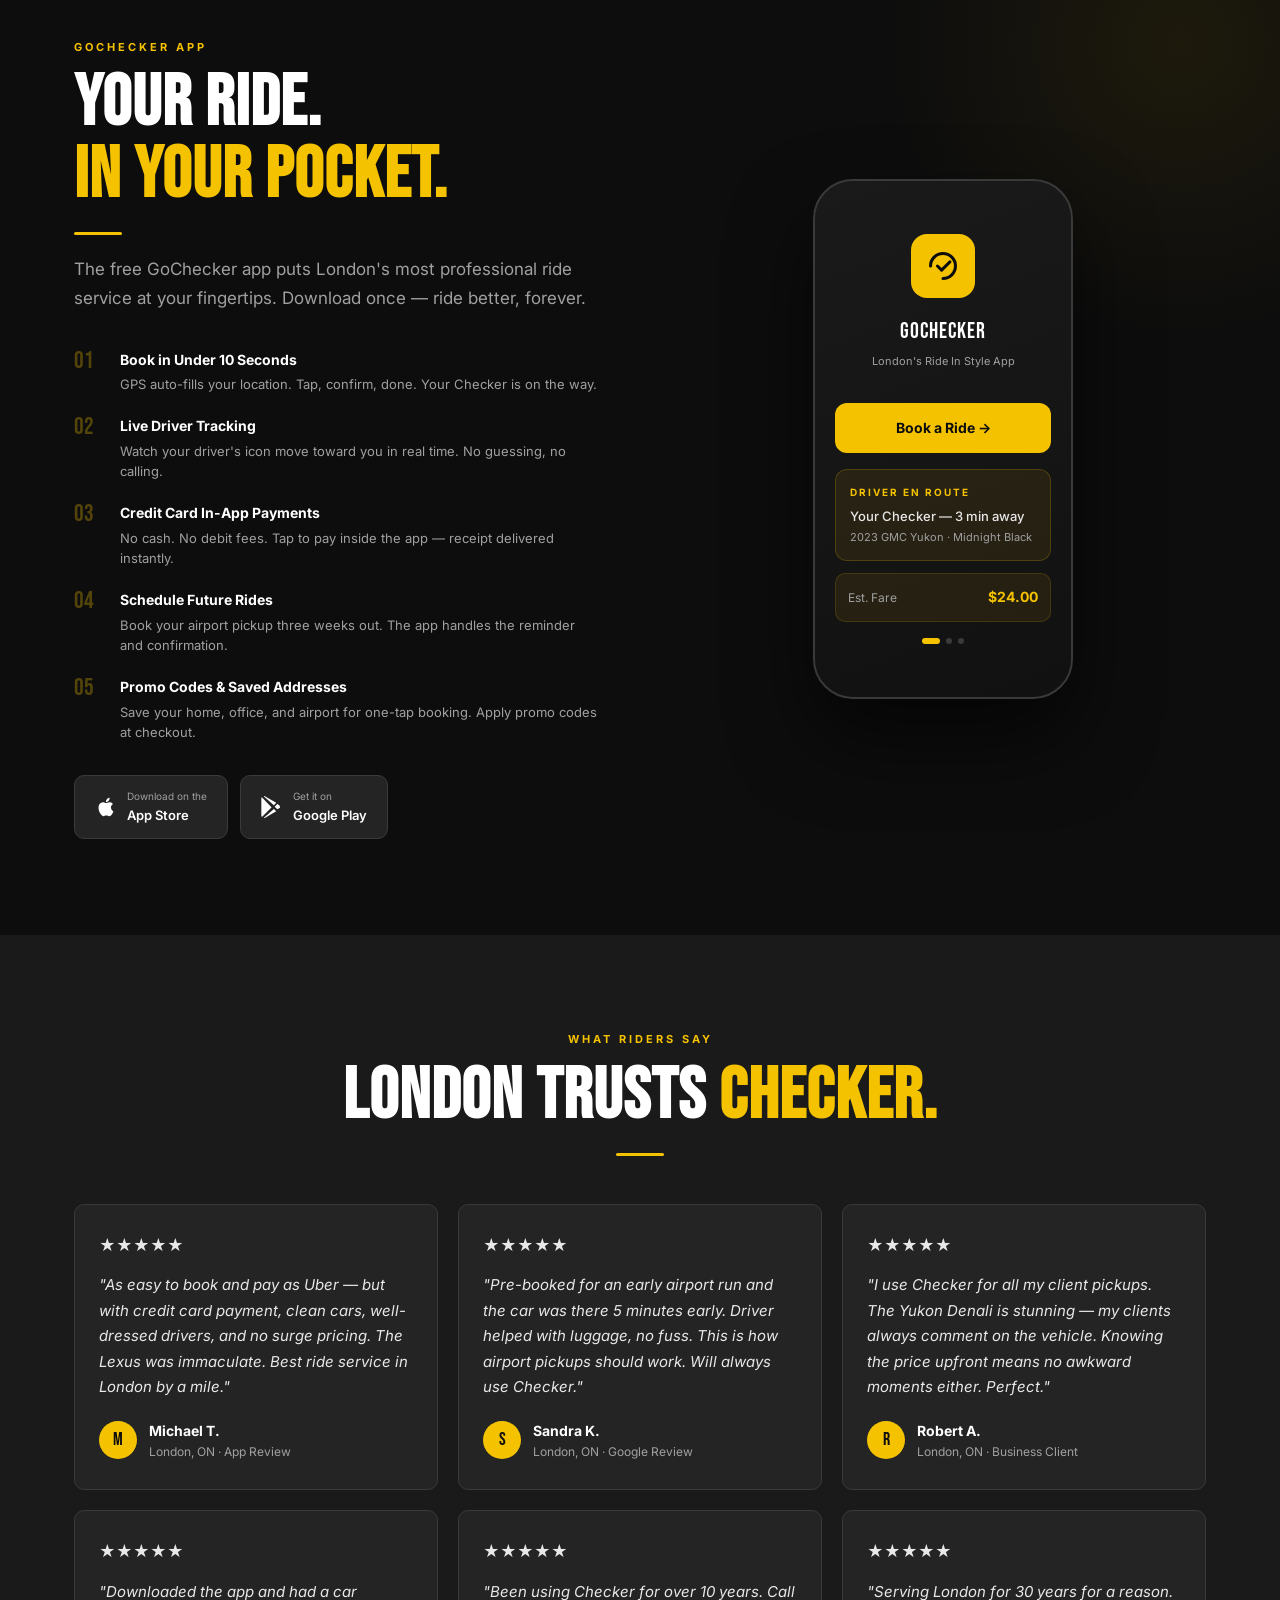
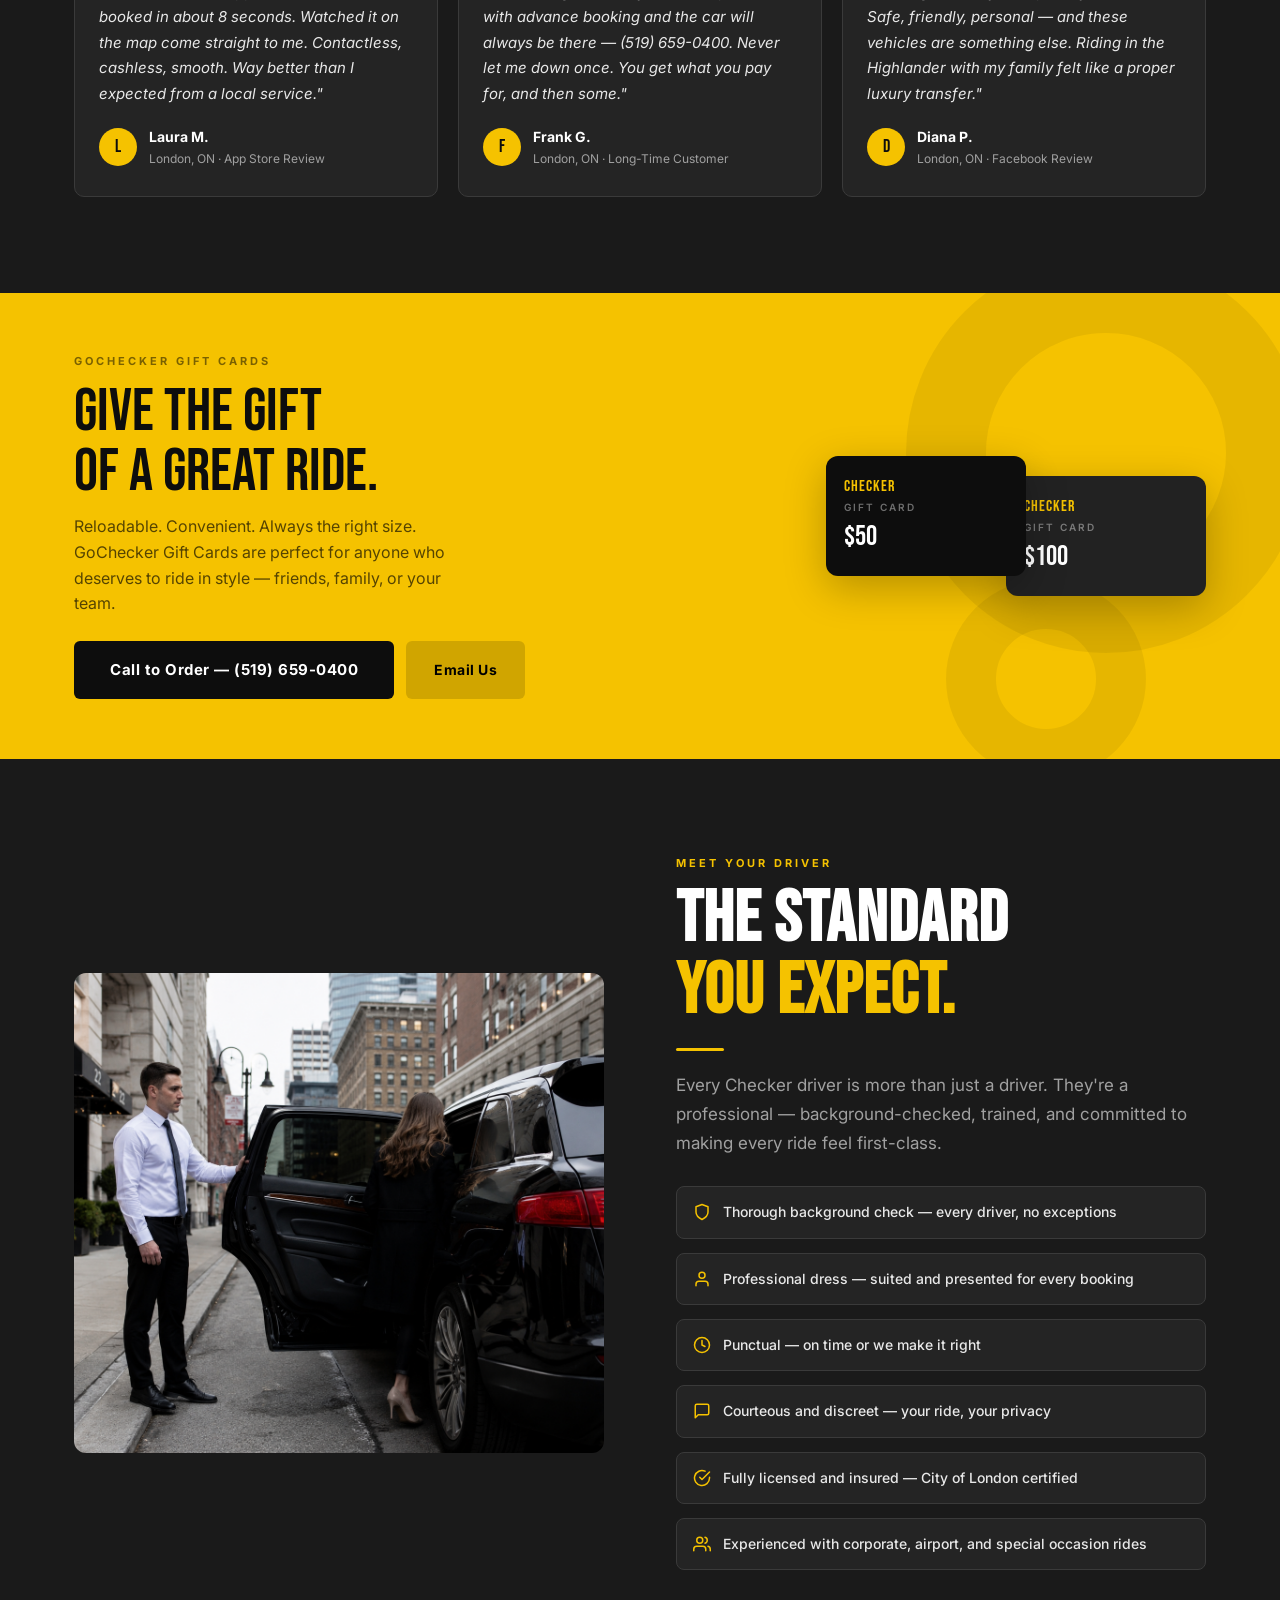
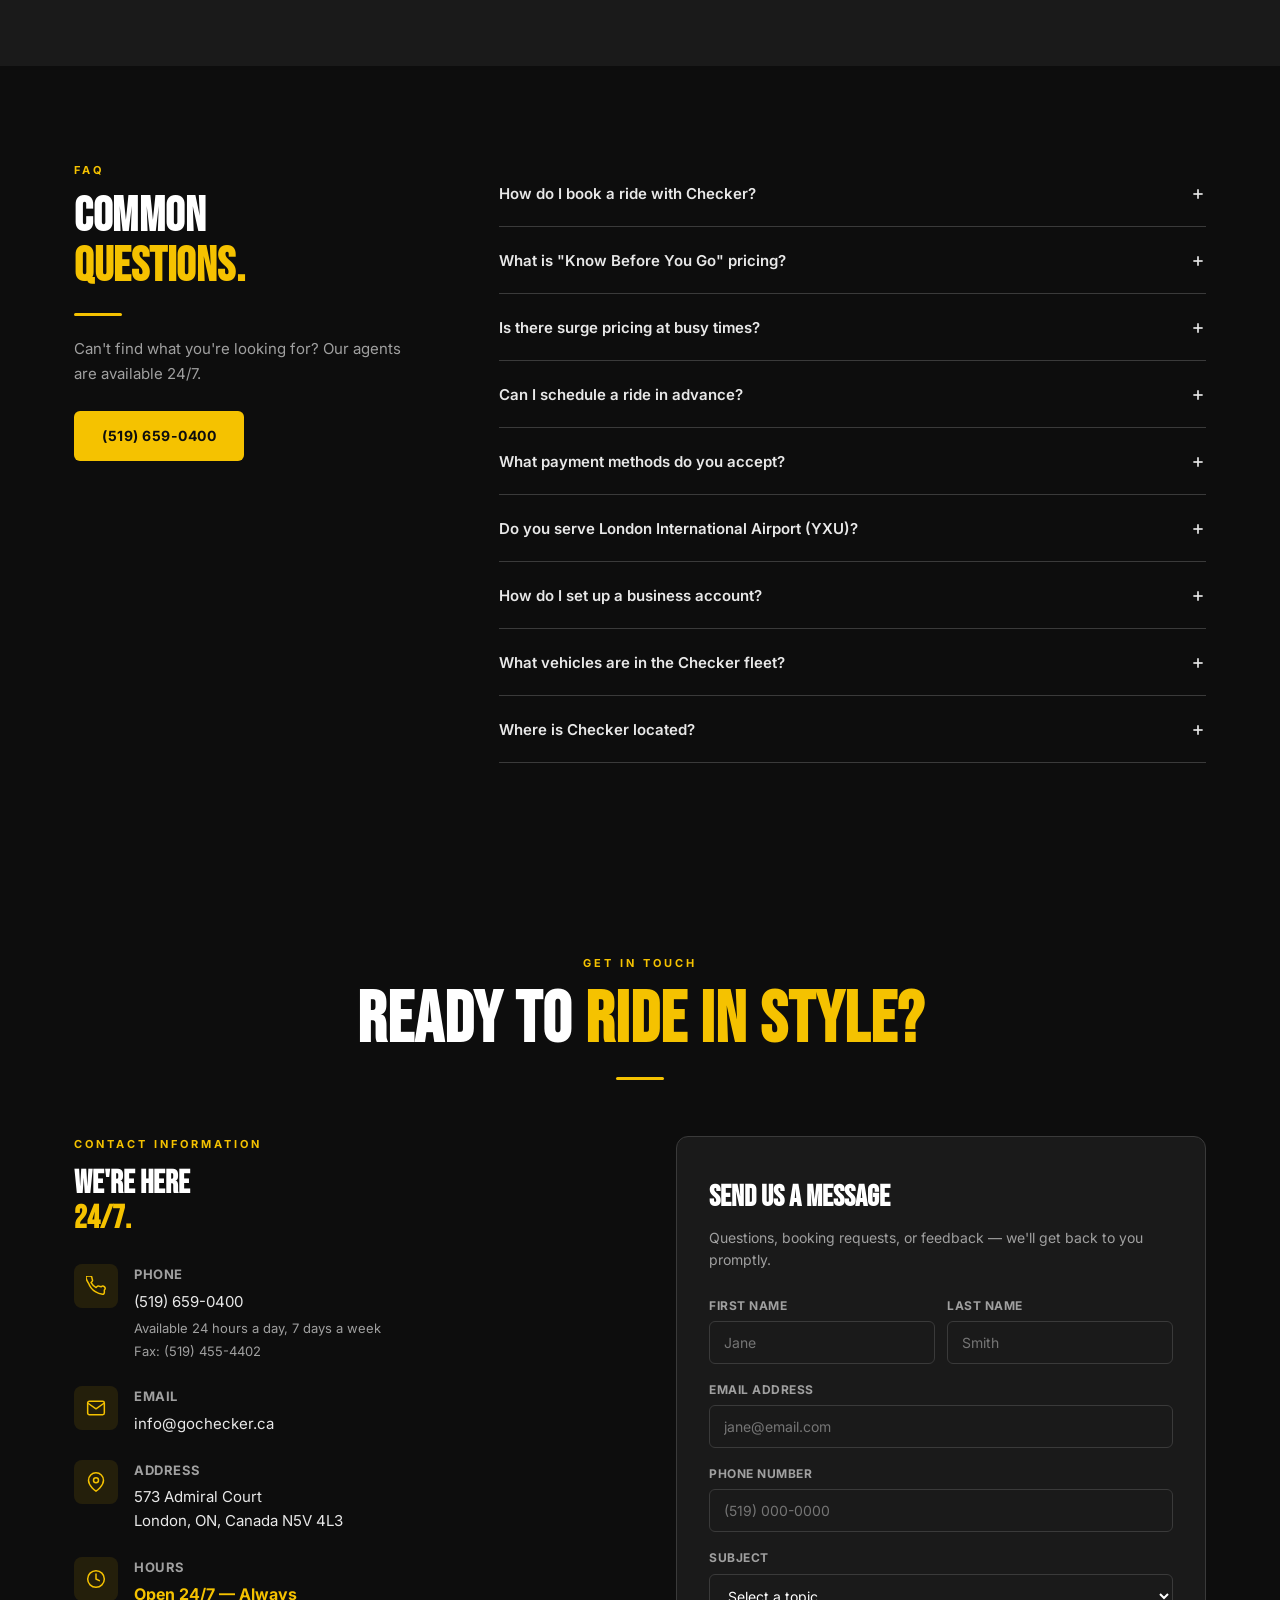
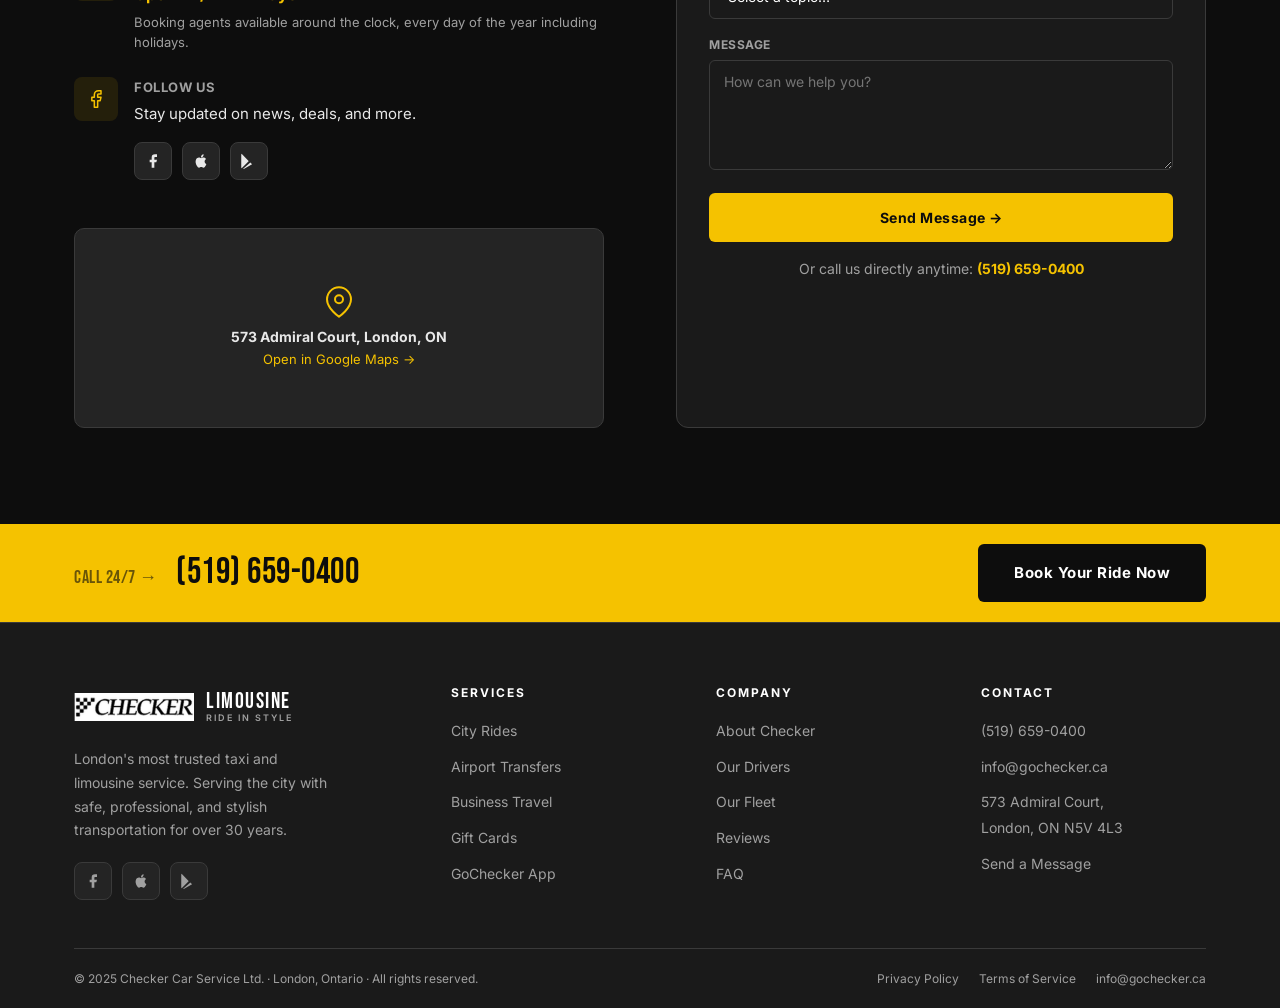
==== commit 59e3fa55: "Replace placeholder driver photo with real Checker driver image https://claude.ai/code/session_01U9f" ====
--- a/index.html
+++ b/index.html
@@ -873,8 +873,8 @@
     <div class="drivers-inner">
 
       <div class="drivers-img reveal">
-        <img src="https://images.unsplash.com/photo-1507003211169-0a1dd7228f2d?w=900&q=80"
-             alt="Professional Checker driver in suit"
+        <img src="images/driver.png"
+             alt="Professional Checker driver opening door of luxury black SUV"
              loading="lazy" />
       </div>
 
